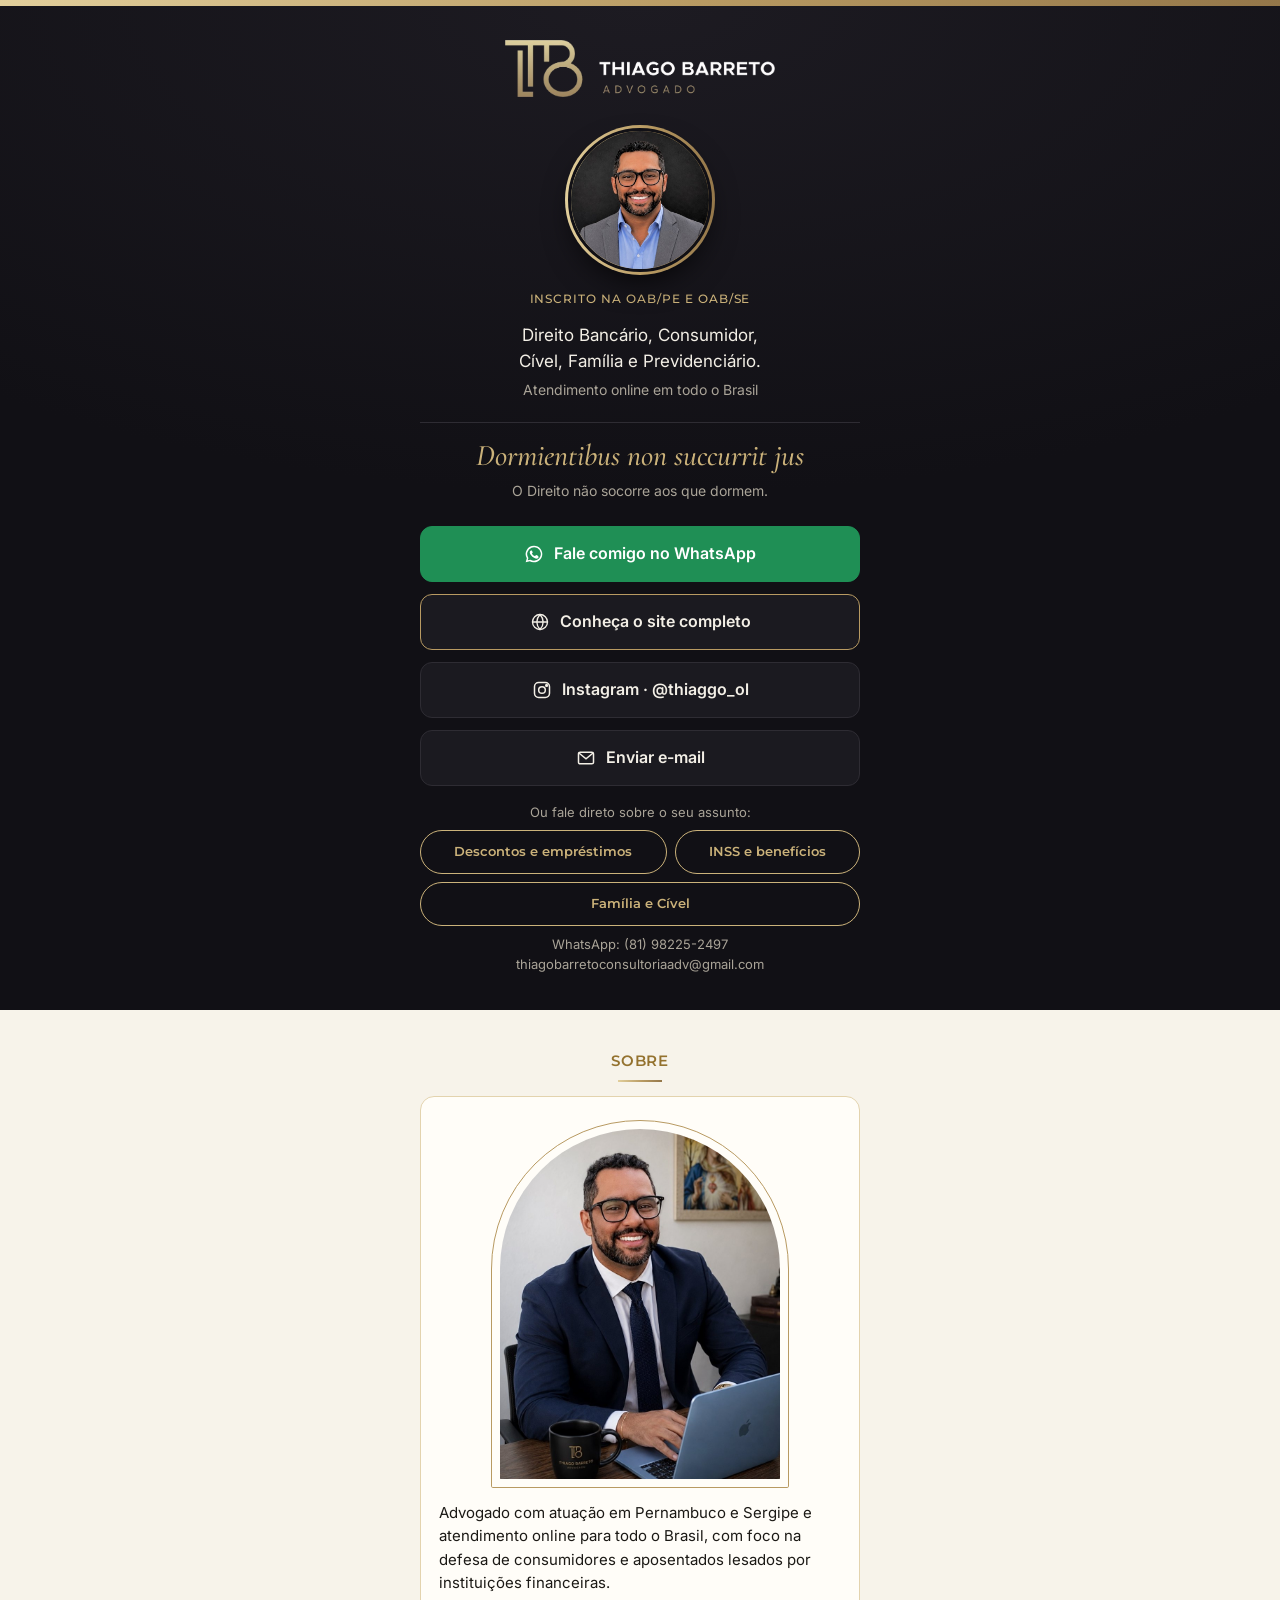
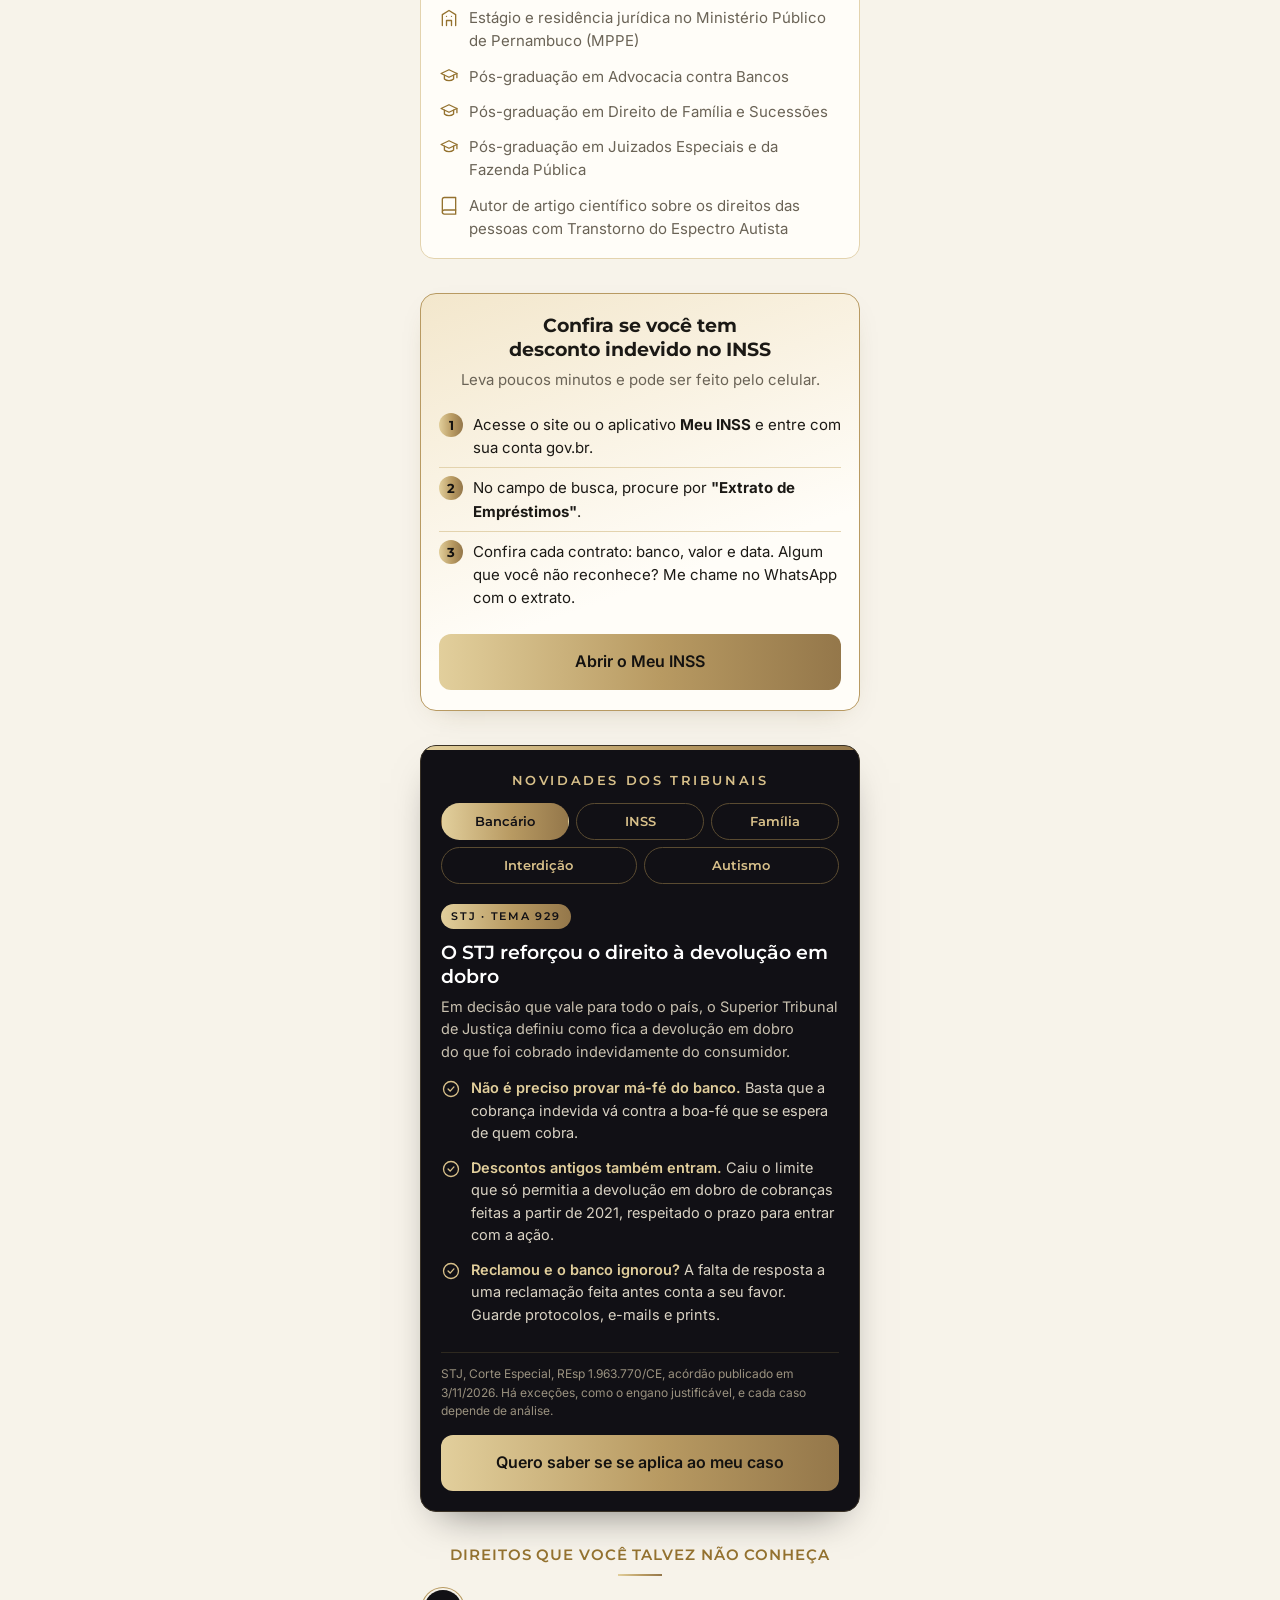
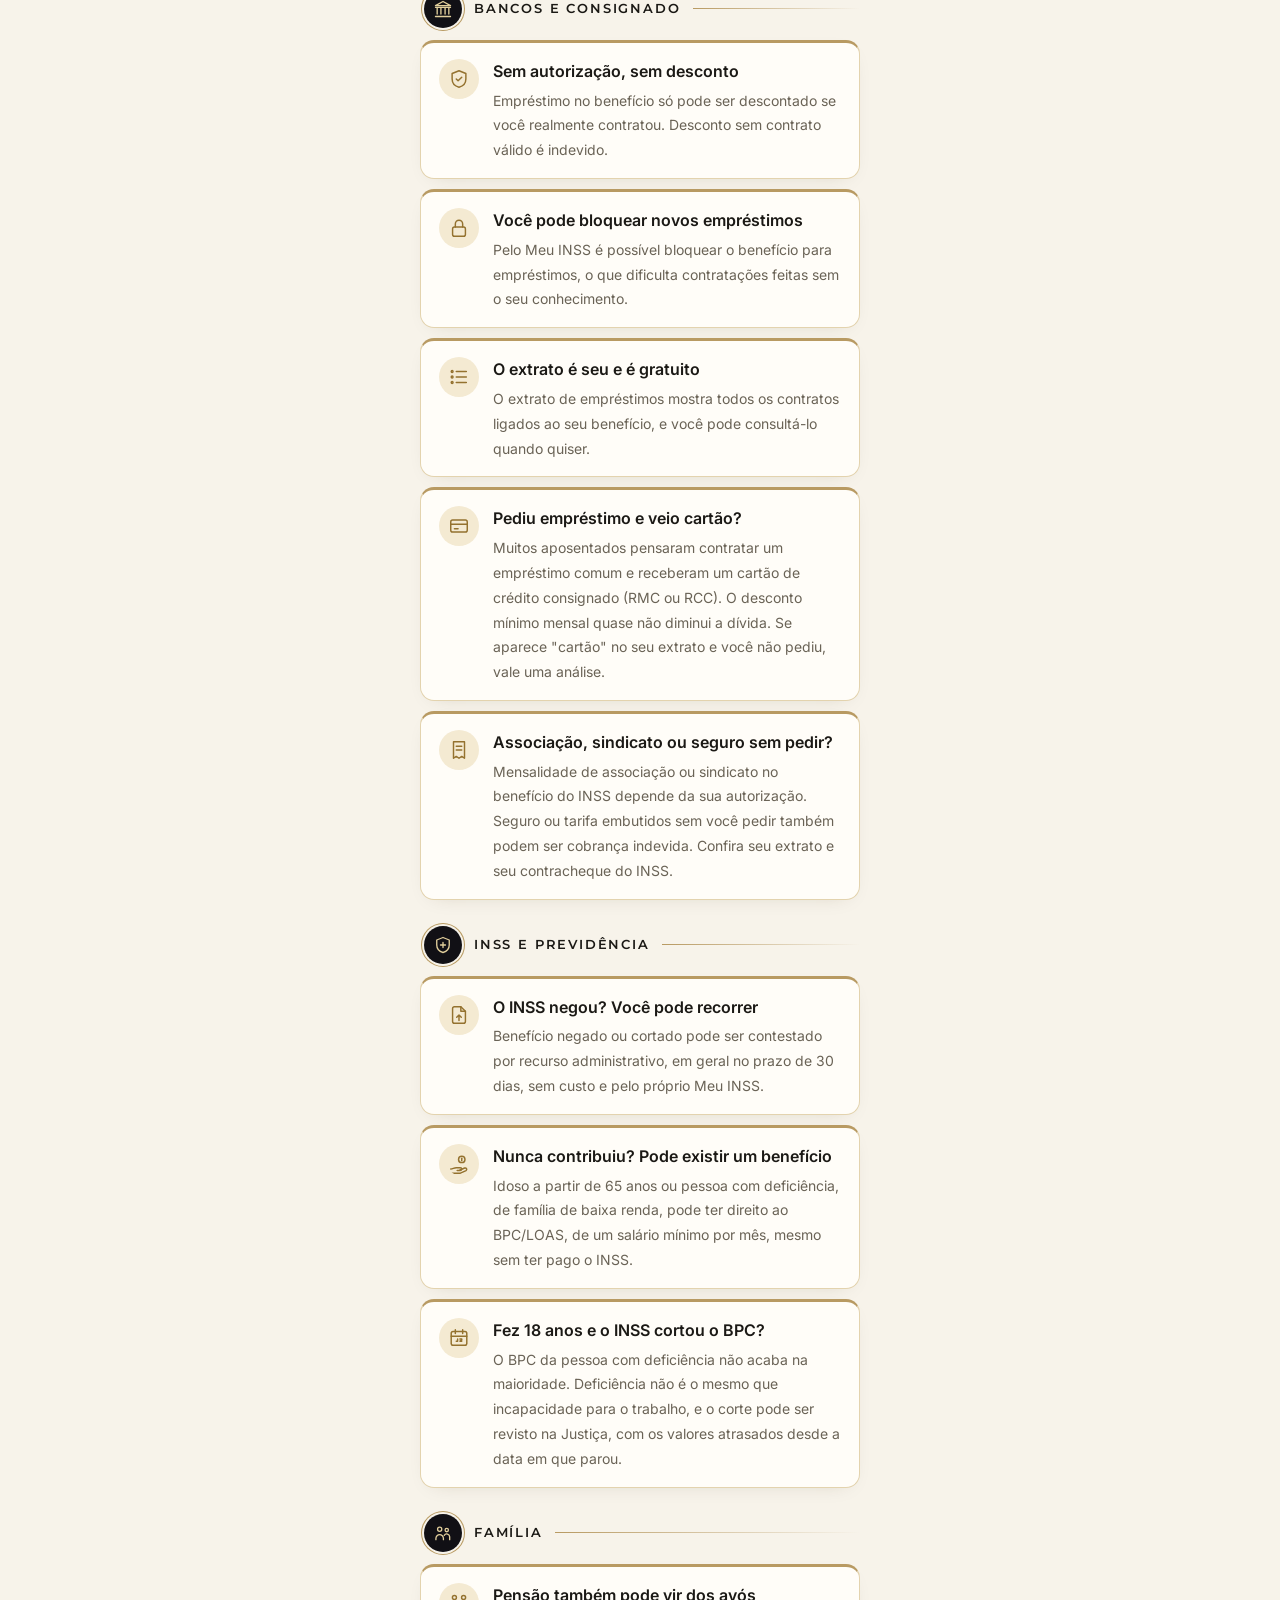
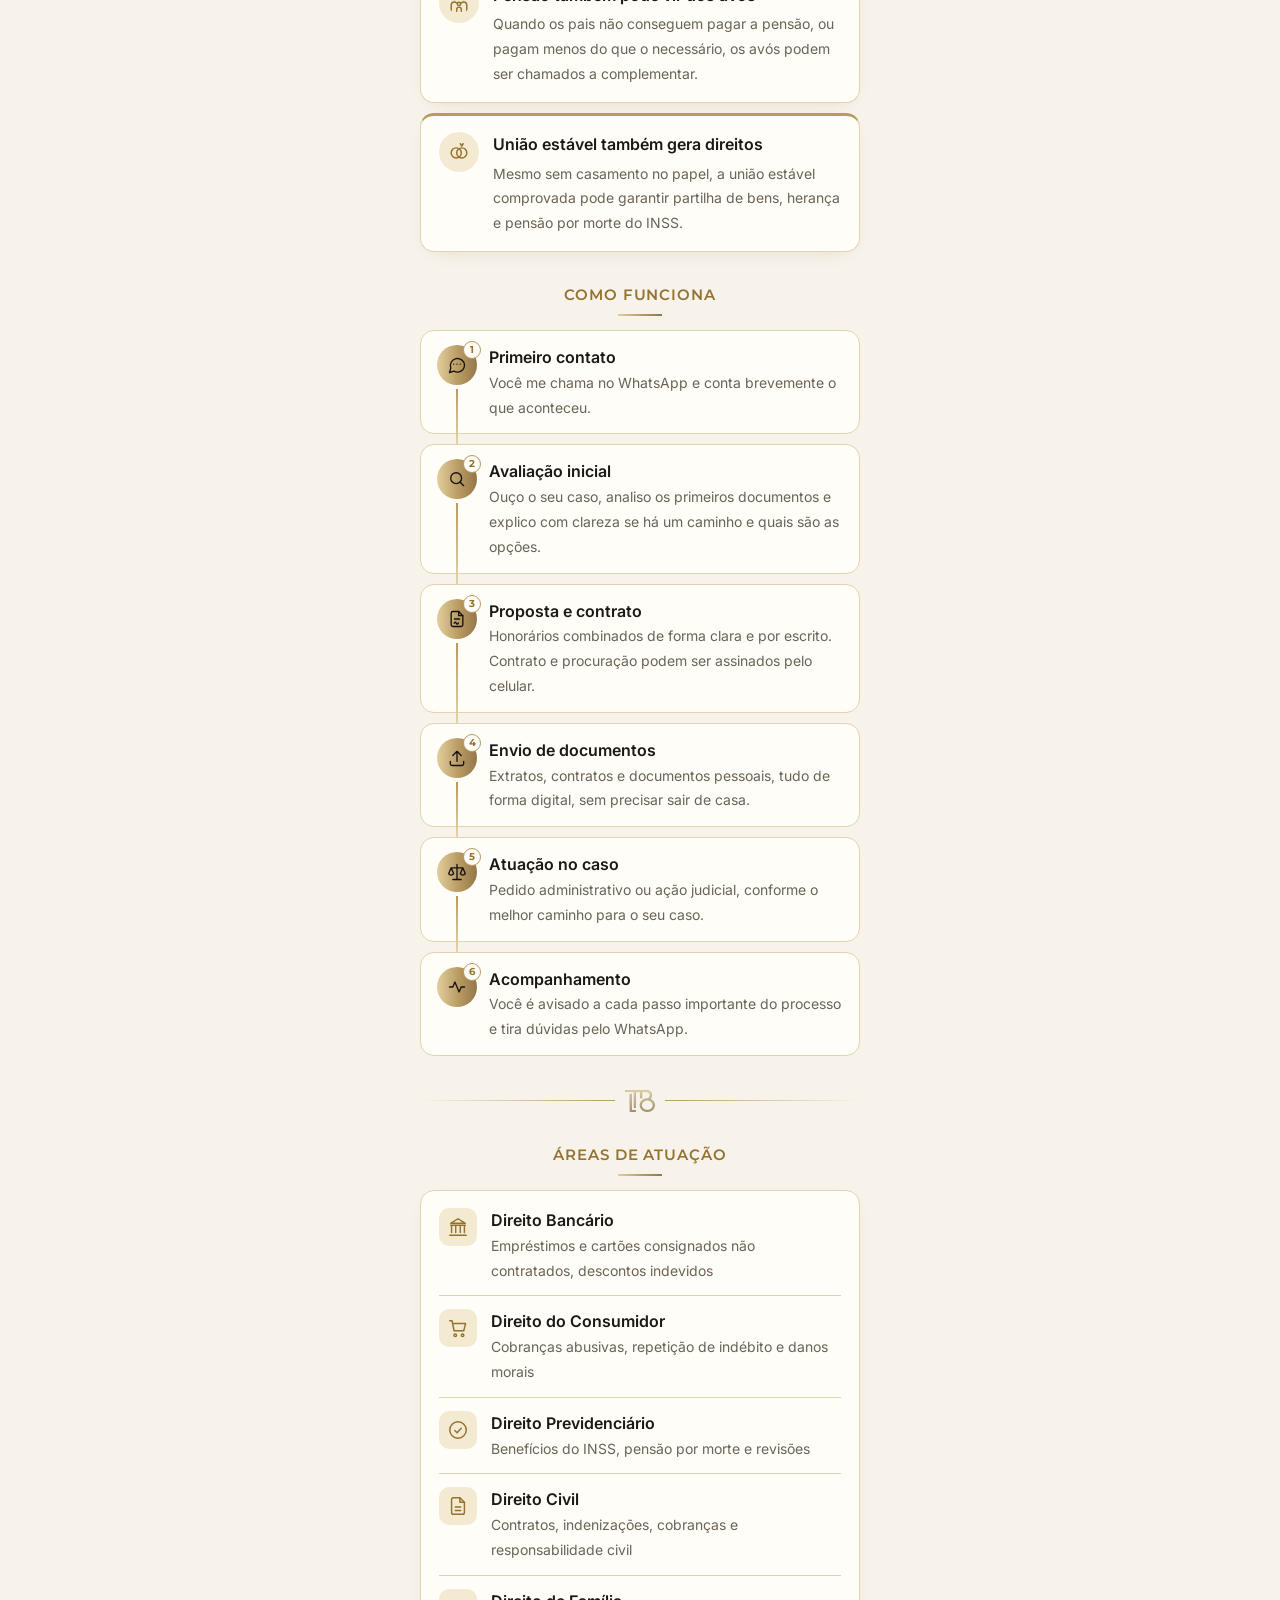
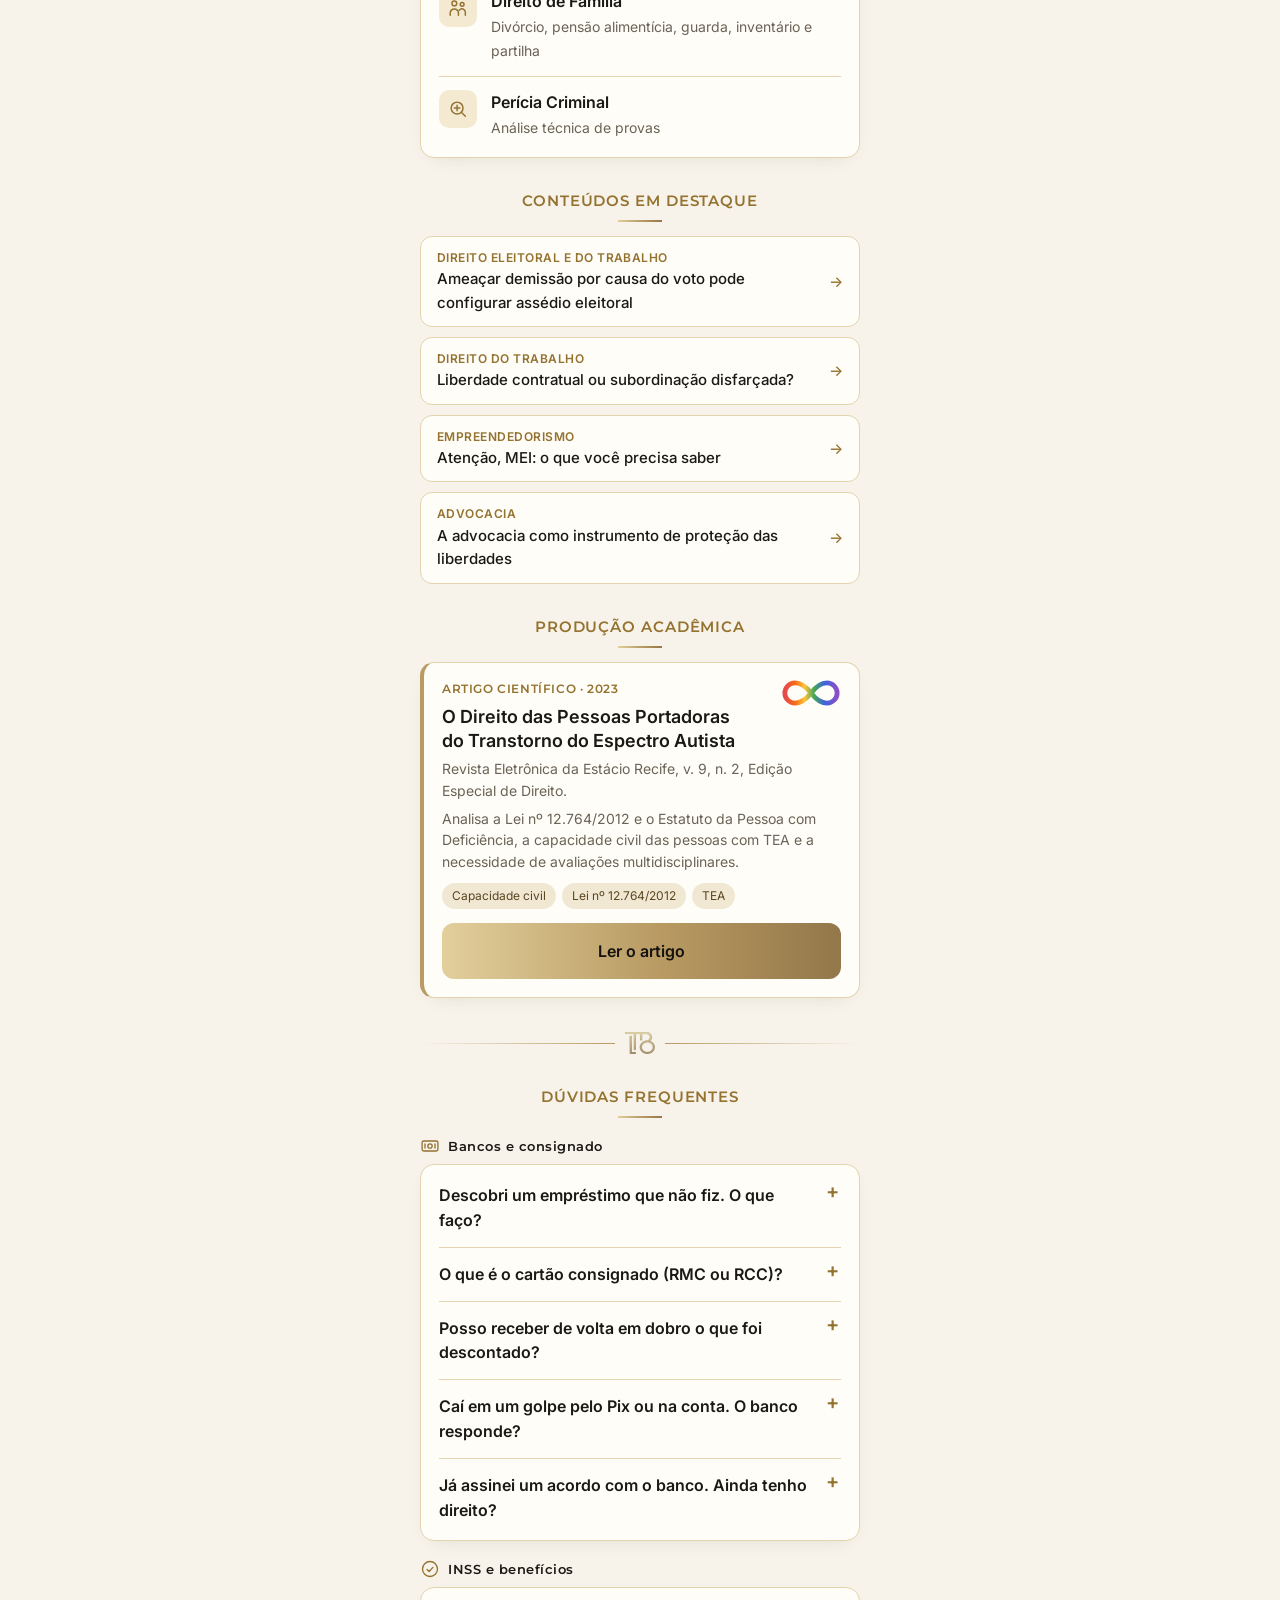
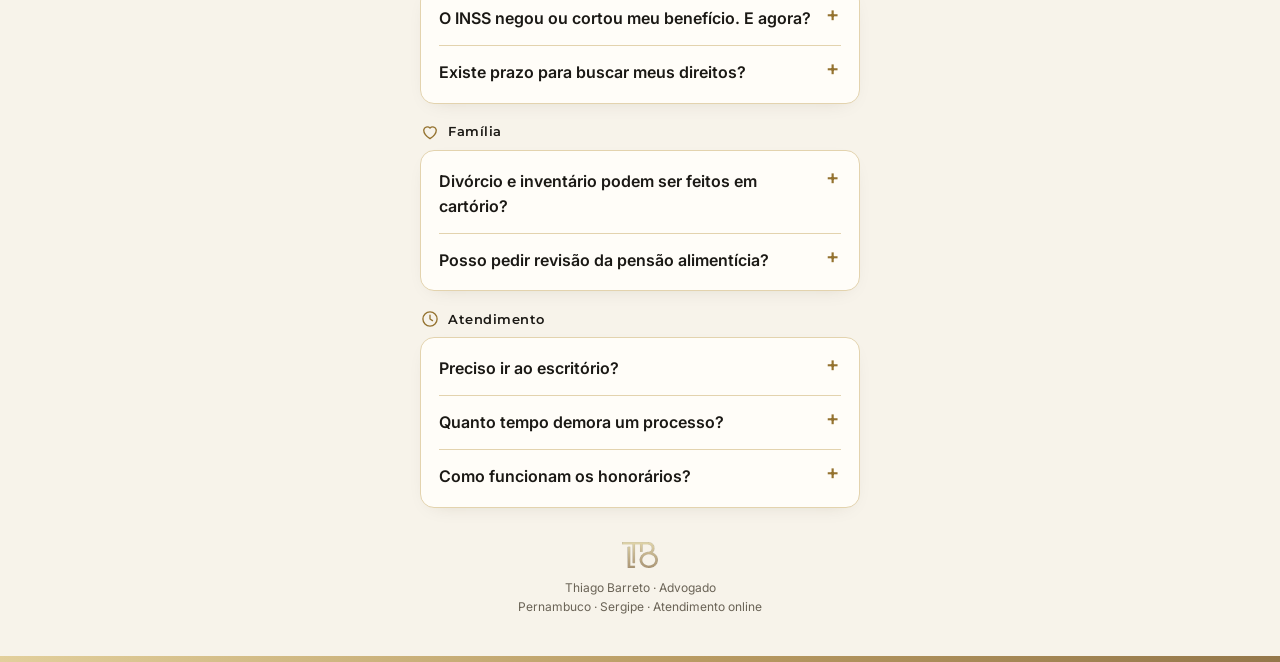
==== index.html @ 51cf3721 "Botão para o site completo Co-Authored-By: Claude Opus 5.5 <noreply@anthropic.com> Claude-Session: h" ====
<!DOCTYPE html>
<html lang="pt-BR">
<head>
<meta charset="utf-8">
<meta name="viewport" content="width=device-width, initial-scale=1">
<title>Thiago Barreto · Advogado</title>
<meta name="description" content="Advogado com atuação em Direito Bancário, Consumidor, Cível, Família e Previdenciário. Atendimento online em todo o Brasil.">
<meta name="theme-color" content="#111015">
<link rel="icon" type="image/png" href="img/icon.png">
<link rel="apple-touch-icon" href="img/icon.png">
<meta property="og:type" content="website">
<meta property="og:locale" content="pt_BR">
<meta property="og:url" content="https://thiagobarretoadv.netlify.app/">
<meta property="og:title" content="Thiago Barreto | Advogado">
<meta property="og:description" content="Bancário • Consumidor • Cível • Família • INSS. Atendimento online em todo o Brasil. Fale comigo pelo WhatsApp.">
<meta property="og:image" content="https://thiagobarretoadv.netlify.app/img/og.jpg?v=3">
<meta property="og:image:secure_url" content="https://thiagobarretoadv.netlify.app/img/og.jpg?v=3">
<meta property="og:image:type" content="image/jpeg">
<meta property="og:image:alt" content="Thiago Barreto, advogado: logo TB, retrato e o lema Dormientibus non succurrit jus">
<meta property="og:site_name" content="Thiago Barreto · Advogado">
<meta property="og:image:width" content="1200">
<meta property="og:image:height" content="630">
<meta name="twitter:card" content="summary_large_image">
<meta name="twitter:image" content="https://thiagobarretoadv.netlify.app/img/og.jpg?v=3">
<link rel="preconnect" href="https://fonts.googleapis.com">
<link rel="stylesheet" href="https://fonts.googleapis.com/css2?family=Cormorant+Garamond:ital,wght@1,500&family=Montserrat:wght@500;600;700&family=Inter:wght@400;500;600&display=swap">
<style>
/* VOICE: formal, técnico, sóbrio — papelaria de escritório de advocacia
   IDEA: o cartão da marca TB: preto profundo, monograma e filete dourado
   PICTURE: logo TB no topo, foto em moldura dourada logo abaixo
   COLOUR and TYPE: preto da marca #111015, ouro em degradê da logo, marfim; Montserrat (como a logo) + Inter
   LAYOUT: coluna única, feita para abrir pelo celular a partir da bio */
:root{color-scheme:light;--bg:#f7f3ea;--card:#fffdf8;--ink:#1b1915;--soft:#6a6356;
--gold:#94722f;--gold2:#b89a62;--line:#e3d3ae;--wa:#1f8f55;
--grad:linear-gradient(90deg,#e2cf9c,#b89a62 55%,#94774a)}
.hero{color-scheme:dark;--bg:#111015;--card:#1b1a20;--ink:#f3efe6;--soft:#aaa498;--gold:#cbb27a;--line:#2e2c33;
background:radial-gradient(120% 70% at 50% 0%,#1d1b22,#111015 70%);color:var(--ink)}
.hero main{padding-bottom:36px}
.content{padding-top:8px}
*{box-sizing:border-box;min-width:0}
body{margin:0;background:var(--bg);color:var(--ink);font:16px/1.55 Inter,system-ui,sans-serif;overflow-x:clip;min-height:100vh}
.bar{height:6px;background:var(--grad)}
main{max-width:480px;margin:0 auto;padding:34px 20px 40px;display:flex;flex-direction:column;align-items:center;text-align:center}
.logo{width:min(270px,78%);height:auto;display:block}
.sr{position:absolute;width:1px;height:1px;overflow:hidden;clip:rect(0 0 0 0)}
.photo{width:150px;height:150px;margin-top:28px;border-radius:50%;padding:3px;background:var(--grad);box-shadow:0 14px 34px -14px #000;animation:rise .9s ease-out both}
.photo img{display:block;width:100%;height:100%;border-radius:50%;object-fit:cover;border:3px solid var(--bg)}
.oab{font:500 12px/1.4 Montserrat,sans-serif;letter-spacing:.08em;color:var(--gold);margin:16px 0 0}
.lead{font-size:17px;margin:14px 0 4px;text-wrap:balance}
.where{font-size:14px;color:var(--soft);margin:0}
.links{width:100%;display:grid;gap:12px;margin-top:24px}
.btn{display:flex;align-items:center;justify-content:center;gap:10px;min-height:56px;padding:12px 18px;border-radius:12px;
text-decoration:none;font-weight:600;font-size:16px;color:var(--ink);background:var(--card);border:1px solid var(--line);transition:transform .15s,border-color .15s}
.btn:hover{transform:translateY(-1px);border-color:var(--gold)}
.btn:focus-visible,summary:focus-visible{outline:2px solid var(--gold);outline-offset:3px}
.btn svg{width:20px;height:20px;flex:none}
.btn.main{background:var(--wa);border-color:var(--wa);color:#fff}
.num{font-size:13px;color:var(--soft);margin:8px 0 0}
section{width:100%;margin-top:34px;text-align:left}
h2{font:600 15px/1.2 Montserrat,sans-serif;letter-spacing:.06em;color:var(--gold);text-align:center;margin:0 0 14px}
h2::after{content:"";display:block;width:44px;height:2px;margin:10px auto 0;background:var(--grad)}
.box{background:var(--card);border:1px solid var(--line);border-radius:14px;padding:4px 18px;box-shadow:0 6px 20px -14px rgba(60,45,15,.25)}
.areas li{padding:13px 0;border-top:1px solid var(--line)}
.areas li:first-child{border-top:0}
ul,ol{list-style:none;margin:0;padding:0}
.areas b,.steps b{display:block;font-weight:600}
.areas span,.steps span{font-size:14px;color:var(--soft)}
.steps{display:grid;gap:10px}
.steps li{display:grid;grid-template-columns:40px 1fr;gap:12px;align-items:start;background:var(--card);border:1px solid var(--line);border-radius:14px;padding:14px 16px}
.steps i{font:700 15px/40px Montserrat,sans-serif;font-style:normal;width:40px;height:40px;border-radius:50%;text-align:center;color:#141210;background:var(--grad)}
details{border-top:1px solid var(--line)}
details:first-child{border-top:0}
summary{cursor:pointer;list-style:none;padding:14px 26px 14px 0;font-weight:600;position:relative}
summary::-webkit-details-marker{display:none}
summary::after{content:"+";position:absolute;right:2px;top:12px;color:var(--gold);font-size:20px;line-height:1}
details[open] summary::after{content:"–"}
details p{margin:0 0 14px;font-size:15px;color:var(--soft)}
.about{background:var(--card);border:1px solid var(--line);border-radius:14px;padding:18px 18px 6px}
.about .pic{position:relative;width:min(78%,280px);margin:14px auto 22px}
.about .pic::before{content:"";position:absolute;inset:-9px;border:1.5px solid var(--gold2);border-radius:999px 999px 12px 12px}
.about .pic img{position:relative;display:block;width:100%;aspect-ratio:4/5;height:auto;object-fit:cover;object-position:40% 30%;border-radius:999px 999px 6px 6px}
.about p{margin:0 0 12px;font-size:15px}
.about li{position:relative;padding:0 0 12px 18px;font-size:15px;color:var(--soft)}
.about li{padding-left:30px}.about .ic4{position:absolute;left:0;top:.1em;width:20px;height:20px;color:var(--gold)}
.news{position:relative;background:#111015;color:#ece6d8;border-radius:16px;padding:22px 20px 20px;border:1px solid #3a3226;box-shadow:0 18px 40px -20px rgba(0,0,0,.55);overflow:hidden}
.news::before{content:"";position:absolute;left:0;right:0;top:0;height:4px;background:var(--grad)}
.news .tag{display:inline-block;font:600 11px/1 Montserrat,sans-serif;letter-spacing:.16em;color:#111015;background:var(--grad);padding:7px 10px;border-radius:999px}
.news h3{font:600 19px/1.3 Montserrat,sans-serif;color:#fff;margin:14px 0 6px}
.news .lead{margin:0 0 14px;font-size:14.5px;color:#c9c1b0}
.news ul{list-style:none;padding:0;margin:0 0 14px}
.news li{position:relative;padding:0 0 12px 30px;font-size:14.5px;color:#d9d2c3}
.news li b{color:#e2cf9c;font-weight:600}
.news li svg{position:absolute;left:0;top:.15em;width:20px;height:20px;color:#d8c08a}
.news .src{font-size:12px;color:#9a917f;border-top:1px solid #2e2920;padding-top:12px;margin:0 0 14px}
.news .btn{margin-top:0}
.news .nh{font:600 13px/1 Montserrat,sans-serif;letter-spacing:.2em;color:#d8c08a;text-align:center;margin:6px 0 16px}
.news .nh::after{display:none}
.tabs{display:flex;flex-wrap:wrap;justify-content:center;gap:7px;margin-bottom:18px}
.tabs button{flex:1 1 30%}
.tabs button{font:600 13px/1 Montserrat,sans-serif;padding:11px 4px;border-radius:999px;border:1px solid #5a4b31;background:transparent;color:#d8c08a;cursor:pointer}
.tabs button[aria-selected="true"]{background:var(--grad);color:#111015;border-color:transparent}
.news .np{display:none}.news .np.on{display:block}
.news .np h3{margin-top:12px}
.nojs .news .np{display:block;margin-bottom:26px}
.check{border:1px solid var(--gold2);border-radius:16px;padding:20px 18px;background:linear-gradient(160deg,#f3e7cc,var(--card) 65%);box-shadow:0 10px 30px -18px rgba(80,60,20,.35)}
.check h3{font:700 19px/1.25 Montserrat,sans-serif;margin:0 0 6px;text-align:center;text-wrap:balance}
.check>p{margin:0 0 14px;text-align:center;font-size:15px;color:var(--soft)}
.check ol{counter-reset:c;margin:0 0 16px}
.check ol li{counter-increment:c;position:relative;padding:8px 0 8px 34px;font-size:15px;border-top:1px solid var(--line)}
.check ol li:first-child{border-top:0}
.check ol li::before{content:counter(c);position:absolute;left:0;top:8px;width:24px;height:24px;border-radius:50%;background:var(--grad);color:#141210;font:700 13px/24px Montserrat,sans-serif;text-align:center}
.btn.gold{background:var(--grad);border:0;color:#141210}
.posts{display:grid;gap:10px}
.posts a{display:flex;justify-content:space-between;align-items:center;gap:12px;min-height:56px;padding:12px 16px;border-radius:12px;background:var(--card);border:1px solid var(--line);color:var(--ink);text-decoration:none;font-weight:500;font-size:15px}
.posts a:hover{border-color:var(--gold)}
.posts a::after{content:"→";color:var(--gold);flex:none}
.posts small{display:block;font-size:12px;color:var(--gold);font-weight:600;letter-spacing:.04em}
.maxim{margin:22px 0 0;margin-inline:0;padding:16px 8px 0;border-top:1px solid var(--line);width:100%}
.maxim q{display:block;font:italic 500 clamp(24px,6.4vw,30px)/1.15 "Cormorant Garamond",Georgia,serif;color:var(--gold);quotes:none;text-wrap:balance}
.maxim span{display:block;margin-top:6px;font-size:14px;color:var(--soft)}
.paper{display:block;background:var(--card);border:1px solid var(--line);border-left:4px solid var(--gold2);border-radius:14px;padding:18px;box-shadow:0 6px 20px -14px rgba(60,45,15,.25)}
.paper small{display:block;font:600 12px/1.4 Montserrat,sans-serif;letter-spacing:.05em;color:var(--gold)}
.paper h3{font:600 18px/1.3 Inter,sans-serif;margin:8px 0 6px;text-wrap:balance}
.paper p{margin:0 0 6px;font-size:14px;color:var(--soft)}
.paper .tags{margin:10px 0 14px;display:flex;flex-wrap:wrap;gap:6px}
.paper .tags span{font-size:12px;padding:4px 10px;border-radius:99px;background:#f1e8d4;color:#5a4620}
.faqh{font:600 13px/1.3 Montserrat,sans-serif;letter-spacing:.04em;color:var(--ink);margin:18px 0 8px;display:flex;align-items:center;gap:8px}
.faqh .ic3{width:20px;height:20px;color:var(--gold);flex:none}
.orn{display:flex;align-items:center;gap:10px;width:100%;margin:34px 0 0;color:var(--gold2)}
.orn::before,.orn::after{content:"";flex:1;height:1px;background:linear-gradient(90deg,transparent,var(--gold2))}
.orn::after{background:linear-gradient(90deg,var(--gold2),transparent)}
.orn img{width:30px;height:auto;opacity:.9}
.pick{font-size:13px;color:var(--soft);margin:16px 0 8px}
.chips{display:flex;flex-wrap:wrap;justify-content:center;gap:8px;width:100%}
.chips a{flex:1 1 auto;min-height:44px;display:flex;align-items:center;justify-content:center;padding:8px 14px;border-radius:99px;border:1px solid var(--gold);color:var(--gold);text-decoration:none;font:600 13px/1.2 Montserrat,sans-serif;transition:background .15s,color .15s}
.chips a:hover,.chips a:focus-visible{background:var(--gold);color:#141210;outline:none}
.rh{display:flex;align-items:center;gap:12px;padding-left:4px;font:600 13px/1 Montserrat,sans-serif;letter-spacing:.14em;text-transform:uppercase;color:var(--ink);margin:26px 0 12px}
.rgroups>.rh:first-child{margin-top:4px}
.rh i{flex:none;width:38px;height:38px;border-radius:50%;background:#111015;display:flex;align-items:center;justify-content:center;box-shadow:0 0 0 2px var(--bg),0 0 0 3px var(--gold2)}
.rh i svg{width:20px;height:20px;color:#e2cf9c}
.rh::after{content:"";flex:1;height:1px;background:linear-gradient(90deg,var(--gold2),transparent)}
.rights{display:grid;gap:10px}
.rights div{background:var(--card);border:1px solid var(--line);border-top:3px solid var(--gold2);border-radius:14px;padding:16px 18px;box-shadow:0 6px 20px -14px rgba(60,45,15,.25)}
.rights b{display:block;font-weight:600;margin-bottom:4px}
.rights span{font-size:14px;color:var(--soft)}
.fab{position:fixed;right:18px;bottom:calc(18px + env(safe-area-inset-bottom));width:58px;height:58px;border-radius:50%;display:grid;place-items:center;background:#1f8f55;color:#fff;box-shadow:0 10px 24px -8px rgba(0,0,0,.45),0 0 0 3px #cbb27a;opacity:0;transform:translateY(14px) scale(.9);pointer-events:none;transition:opacity .25s,transform .25s;z-index:10}
.fab.on{opacity:1;transform:none;pointer-events:auto}
.fab svg{width:28px;height:28px}
.ic{width:24px;height:24px;flex:none;color:var(--gold);margin-top:2px}
.ir{display:flex;gap:14px;align-items:flex-start}
.ir p{margin:0}.ir p b{display:block;font-weight:600;margin-bottom:4px}.ir p span{font-size:14px;color:var(--soft)}
.areas .ir .ic{width:38px;height:38px;padding:8px;border-radius:10px;background:#f4ead2;margin-top:0}
.rights .ir .ic{width:40px;height:40px;padding:9px;border-radius:50%;background:#f4ead2;margin-top:0}
.steps li{position:relative}
.steps li:not(:last-child)::after{content:"";position:absolute;left:35px;top:58px;bottom:-12px;width:2px;background:linear-gradient(var(--gold2),var(--line));z-index:1}
.steps i{position:relative}.steps i .ic2{width:20px;height:20px;margin:10px;color:#141210}
.steps i em{position:absolute;right:-4px;top:-4px;width:18px;height:18px;border-radius:50%;background:var(--card);border:1px solid var(--gold2);font:700 10px/16px Montserrat,sans-serif;font-style:normal;color:var(--gold)}
.paper{position:relative}.paper .inf{position:absolute;right:16px;top:14px;width:64px;height:32px}
.paper small{padding-right:72px}
footer{margin-top:34px;font-size:12px;color:var(--soft);line-height:1.6}
@keyframes rise{from{opacity:0;transform:translateY(8px)}to{opacity:1;transform:none}}
@media(prefers-reduced-motion:reduce){.fab{transition:none}.photo{animation:none}.btn{transition:none}}
</style>
</head>
<body>
<div class="hero">
<div class="bar"></div>
<main>
  <h1 class="sr">Thiago Barreto, Advogado</h1>
  <img class="logo" src="img/logo.png" alt="TB · Thiago Barreto Advogado" width="769" height="163">

  <div class="photo"><img src="img/foto.jpg?v=2" alt="Thiago Barreto, advogado" width="520" height="520"></div>

  <p class="oab">INSCRITO NA OAB/PE E OAB/SE</p>
  <p class="lead">Direito Bancário, Consumidor, Cível, Família e Previdenciário.</p>
  <p class="where">Atendimento online em todo o Brasil</p>
  <blockquote class="maxim" lang="la"><q>Dormientibus non succurrit jus</q><span lang="pt-BR">O Direito não socorre aos que dormem.</span></blockquote>

  <nav class="links" aria-label="Contatos">
    <a class="btn main" href="https://wa.me/5581982252497?text=Ol%C3%A1%2C%20Dr.%20Thiago!%20Vim%20pelo%20Instagram%20e%20gostaria%20de%20uma%20orienta%C3%A7%C3%A3o." target="_blank" rel="noopener">
      <svg viewBox="0 0 24 24" fill="currentColor" aria-hidden="true"><path d="M12 2a10 10 0 0 0-8.6 15.1L2 22l5-1.3A10 10 0 1 0 12 2Zm0 18.2a8.2 8.2 0 0 1-4.2-1.2l-.3-.2-3 .8.8-2.9-.2-.3A8.2 8.2 0 1 1 12 20.2Zm4.5-6.1c-.2-.1-1.5-.7-1.7-.8-.2-.1-.4-.1-.6.1l-.8 1c-.1.2-.3.2-.5.1a6.7 6.7 0 0 1-3.3-2.9c-.2-.4.3-.4.8-1.3.1-.2 0-.3 0-.4l-.8-1.8c-.2-.5-.4-.4-.6-.4h-.5a1 1 0 0 0-.7.3 3 3 0 0 0-.9 2.2 5.2 5.2 0 0 0 1.1 2.7 11.8 11.8 0 0 0 4.5 4c1.7.7 2.3.8 3.2.6.5-.1 1.5-.6 1.7-1.2.2-.6.2-1.1.1-1.2l-.5-.2Z"/></svg>
      Fale comigo no WhatsApp
    </a>
    <a class="btn" href="https://thiagobarretoadvogado.netlify.app/" target="_blank" rel="noopener" style="border-color:var(--gold2)">
      <svg viewBox="0 0 24 24" fill="none" stroke="currentColor" stroke-width="1.6" stroke-linecap="round" stroke-linejoin="round" aria-hidden="true"><circle cx="12" cy="12" r="9"/><path d="M3 12h18M12 3c2.5 2.7 3.8 5.7 3.8 9s-1.3 6.3-3.8 9c-2.5-2.7-3.8-5.7-3.8-9S9.5 5.7 12 3Z"/></svg>
      Conheça o site completo
    </a>
    <a class="btn" href="https://www.instagram.com/thiaggo_ol/" target="_blank" rel="noopener">
      <svg viewBox="0 0 24 24" fill="none" stroke="currentColor" stroke-width="1.8" aria-hidden="true"><rect x="3" y="3" width="18" height="18" rx="5"/><circle cx="12" cy="12" r="4"/><circle cx="17.5" cy="6.5" r="1" fill="currentColor"/></svg>
      Instagram · @thiaggo_ol
    </a>
    <a class="btn" href="mailto:thiagobarretoconsultoriaadv@gmail.com">
      <svg viewBox="0 0 24 24" fill="none" stroke="currentColor" stroke-width="1.8" aria-hidden="true"><rect x="3" y="5" width="18" height="14" rx="2"/><path d="m3.5 6 8.5 7 8.5-7"/></svg>
      Enviar e-mail
    </a>
  </nav>
  <p class="pick">Ou fale direto sobre o seu assunto:</p>
  <div class="chips">
    <a href="https://wa.me/5581982252497?text=Ol%C3%A1%2C%20Dr.%20Thiago%21%20Vim%20pelo%20Instagram.%20Tenho%20um%20desconto%20ou%20empr%C3%A9stimo%20que%20n%C3%A3o%20reconhe%C3%A7o%20e%20gostaria%20de%20uma%20an%C3%A1lise." target="_blank" rel="noopener">Descontos e empréstimos</a>
    <a href="https://wa.me/5581982252497?text=Ol%C3%A1%2C%20Dr.%20Thiago%21%20Vim%20pelo%20Instagram.%20Preciso%20de%20orienta%C3%A7%C3%A3o%20sobre%20um%20benef%C3%ADcio%20do%20INSS." target="_blank" rel="noopener">INSS e benefícios</a>
    <a href="https://wa.me/5581982252497?text=Ol%C3%A1%2C%20Dr.%20Thiago%21%20Vim%20pelo%20Instagram.%20Gostaria%20de%20orienta%C3%A7%C3%A3o%20em%20uma%20quest%C3%A3o%20de%20fam%C3%ADlia%20ou%20c%C3%ADvel." target="_blank" rel="noopener">Família e Cível</a>
  </div>
  <p class="num">WhatsApp: (81) 98225-2497<br>thiagobarretoconsultoriaadv@gmail.com</p>

</main>
</div>
<main class="content">
  <section aria-labelledby="t-sobre">
    <h2 id="t-sobre">SOBRE</h2>
    <div class="about">
      <figure class="pic"><img src="img/escritorio.jpg" alt="Thiago Barreto no escritório, trabalhando no notebook" width="800" height="1000" loading="lazy"></figure>
      <p>Advogado com atuação em Pernambuco e Sergipe e atendimento online para todo o Brasil, com foco na defesa de consumidores e aposentados lesados por instituições financeiras.</p>
      <ul>
        <li><svg class="ic4" viewBox="0 0 24 24" fill="none" stroke="currentColor" stroke-width="1.6" stroke-linecap="round" stroke-linejoin="round" aria-hidden="true"><path d="M4 21V8l8-5 8 5v13"/><path d="M9 21v-6h6v6M9 10h.01M15 10h.01"/></svg>Estágio e residência jurídica no Ministério Público de Pernambuco (MPPE)</li>
        <li><svg class="ic4" viewBox="0 0 24 24" fill="none" stroke="currentColor" stroke-width="1.6" stroke-linecap="round" stroke-linejoin="round" aria-hidden="true"><path d="M2.5 9 12 4.5 21.5 9 12 13.5 2.5 9Z"/><path d="M6.5 11v4.5c1.5 1.4 3.5 2 5.5 2s4-.6 5.5-2V11M21.5 9v5"/></svg>Pós-graduação em Advocacia contra Bancos</li>
        <li><svg class="ic4" viewBox="0 0 24 24" fill="none" stroke="currentColor" stroke-width="1.6" stroke-linecap="round" stroke-linejoin="round" aria-hidden="true"><path d="M2.5 9 12 4.5 21.5 9 12 13.5 2.5 9Z"/><path d="M6.5 11v4.5c1.5 1.4 3.5 2 5.5 2s4-.6 5.5-2V11M21.5 9v5"/></svg>Pós-graduação em Direito de Família e Sucessões</li>
        <li><svg class="ic4" viewBox="0 0 24 24" fill="none" stroke="currentColor" stroke-width="1.6" stroke-linecap="round" stroke-linejoin="round" aria-hidden="true"><path d="M2.5 9 12 4.5 21.5 9 12 13.5 2.5 9Z"/><path d="M6.5 11v4.5c1.5 1.4 3.5 2 5.5 2s4-.6 5.5-2V11M21.5 9v5"/></svg>Pós-graduação em Juizados Especiais e da Fazenda Pública</li>
        <li><svg class="ic4" viewBox="0 0 24 24" fill="none" stroke="currentColor" stroke-width="1.6" stroke-linecap="round" stroke-linejoin="round" aria-hidden="true"><path d="M4 5.5A2.5 2.5 0 0 1 6.5 3H20v15H6.5A2.5 2.5 0 0 0 4 20.5v-15Z"/><path d="M4 20.5A2.5 2.5 0 0 0 6.5 23H20v-5"/></svg>Autor de artigo científico sobre os direitos das pessoas com Transtorno do Espectro Autista</li>
      </ul>
    </div>
  </section>

  <section aria-labelledby="t-check">
    <div class="check">
      <h3 id="t-check">Confira se você tem desconto indevido no INSS</h3>
      <p>Leva poucos minutos e pode ser feito pelo celular.</p>
      <ol>
        <li>Acesse o site ou o aplicativo <b>Meu INSS</b> e entre com sua conta gov.br.</li>
        <li>No campo de busca, procure por <b>"Extrato de Empréstimos"</b>.</li>
        <li>Confira cada contrato: banco, valor e data. Algum que você não reconhece? Me chame no WhatsApp com o extrato.</li>
      </ol>
      <a class="btn gold" href="https://meu.inss.gov.br/" target="_blank" rel="noopener">Abrir o Meu INSS</a>
    </div>
  </section>

  <section aria-labelledby="t-stj">
    <div class="news">
      <h2 class="nh" id="t-stj">NOVIDADES DOS TRIBUNAIS</h2>
      <div class="tabs" role="tablist">
        <button role="tab" id="nt1" aria-controls="np1" aria-selected="true">Bancário</button>
        <button role="tab" id="nt2" aria-controls="np2" aria-selected="false">INSS</button>
        <button role="tab" id="nt3" aria-controls="np3" aria-selected="false">Família</button>
        <button role="tab" id="nt4" aria-controls="np4" aria-selected="false">Interdição</button>
        <button role="tab" id="nt5" aria-controls="np5" aria-selected="false">Autismo</button>
      </div>
      <div class="np on" id="np1" role="tabpanel" aria-labelledby="nt1">
        <span class="tag">STJ · TEMA 929</span>
        <h3>O STJ reforçou o direito à devolução em dobro</h3>
        <p class="lead">Em decisão que vale para todo o país, o Superior Tribunal de Justiça definiu como fica a devolução em dobro do que foi cobrado indevidamente do consumidor.</p>
        <ul>
          <li><svg viewBox="0 0 24 24" fill="none" stroke="currentColor" stroke-width="1.6" stroke-linecap="round" stroke-linejoin="round" aria-hidden="true"><circle cx="12" cy="12" r="9"/><path d="m8.5 12 2.5 2.5 4.5-5"/></svg><b>Não é preciso provar má-fé do banco.</b> Basta que a cobrança indevida vá contra a boa-fé que se espera de quem cobra.</li>
          <li><svg viewBox="0 0 24 24" fill="none" stroke="currentColor" stroke-width="1.6" stroke-linecap="round" stroke-linejoin="round" aria-hidden="true"><circle cx="12" cy="12" r="9"/><path d="m8.5 12 2.5 2.5 4.5-5"/></svg><b>Descontos antigos também entram.</b> Caiu o limite que só permitia a devolução em dobro de cobranças feitas a partir de 2021, respeitado o prazo para entrar com a ação.</li>
          <li><svg viewBox="0 0 24 24" fill="none" stroke="currentColor" stroke-width="1.6" stroke-linecap="round" stroke-linejoin="round" aria-hidden="true"><circle cx="12" cy="12" r="9"/><path d="m8.5 12 2.5 2.5 4.5-5"/></svg><b>Reclamou e o banco ignorou?</b> A falta de resposta a uma reclamação feita antes conta a seu favor. Guarde protocolos, e-mails e prints.</li>
        </ul>
        <p class="src">STJ, Corte Especial, REsp 1.963.770/CE, acórdão publicado em 3/11/2026. Há exceções, como o engano justificável, e cada caso depende de análise.</p>
        <a class="btn gold" href="https://wa.me/5581982252497?text=Ol%C3%A1%2C%20Dr.%20Thiago%21%20Vim%20pelo%20site.%20Quero%20saber%20se%20a%20decis%C3%A3o%20do%20STJ%20sobre%20devolu%C3%A7%C3%A3o%20em%20dobro%20%28Tema%20929%29%20se%20aplica%20ao%20meu%20caso." target="_blank" rel="noopener">Quero saber se se aplica ao meu caso</a>
      </div>
      <div class="np" id="np2" role="tabpanel" aria-labelledby="nt2">
        <span class="tag">STJ · TEMA 1.352</span>
        <h3>Parou de contribuir? A proteção do INSS pode durar até 3 anos</h3>
        <p class="lead">O STJ ampliou, em decisão que vale para todo o país, o tempo em que o trabalhador continua protegido pelo INSS mesmo sem pagar.</p>
        <ul>
          <li><svg viewBox="0 0 24 24" fill="none" stroke="currentColor" stroke-width="1.6" stroke-linecap="round" stroke-linejoin="round" aria-hidden="true"><circle cx="12" cy="12" r="9"/><path d="m8.5 12 2.5 2.5 4.5-5"/></svg><b>Mais de 10 anos de contribuição?</b> Quem tem 120 contribuições sem perder a qualidade de segurado ganha 12 meses extras de proteção, e agora pode usar esse prazo extra mais de uma vez.</li>
          <li><svg viewBox="0 0 24 24" fill="none" stroke="currentColor" stroke-width="1.6" stroke-linecap="round" stroke-linejoin="round" aria-hidden="true"><circle cx="12" cy="12" r="9"/><path d="m8.5 12 2.5 2.5 4.5-5"/></svg><b>Até 36 meses sem pagar.</b> Somando o desemprego involuntário comprovado, a cobertura pode chegar a 3 anos.</li>
          <li><svg viewBox="0 0 24 24" fill="none" stroke="currentColor" stroke-width="1.6" stroke-linecap="round" stroke-linejoin="round" aria-hidden="true"><circle cx="12" cy="12" r="9"/><path d="m8.5 12 2.5 2.5 4.5-5"/></svg><b>Vale para auxílio-doença, salário-maternidade e pensão por morte.</b> O INSS negou porque a pessoa “não era mais segurada”? Vale rever, inclusive no caso de um familiar que faleceu desempregado.</li>
        </ul>
        <p class="src">STJ, Primeira Seção, Tema 1.352 dos recursos repetitivos, novembro de 2026. Cada caso depende da análise do histórico de contribuições (CNIS).</p>
        <a class="btn gold" href="https://wa.me/5581982252497?text=Ol%C3%A1%2C%20Dr.%20Thiago%21%20Vim%20pelo%20site.%20Quero%20saber%20se%20a%20decis%C3%A3o%20do%20STJ%20sobre%20o%20per%C3%ADodo%20de%20gra%C3%A7a%20do%20INSS%20%28Tema%201.352%29%20se%20aplica%20ao%20meu%20caso." target="_blank" rel="noopener">Quero saber se se aplica ao meu caso</a>
      </div>
      <div class="np" id="np3" role="tabpanel" aria-labelledby="nt3">
        <span class="tag">STJ · FAMÍLIA</span>
        <h3>Pensão alimentícia não é para sempre do mesmo jeito</h3>
        <p class="lead">Decisões recentes do STJ reforçam que a pensão acompanha a realidade de quem paga e de quem recebe.</p>
        <ul>
          <li><svg viewBox="0 0 24 24" fill="none" stroke="currentColor" stroke-width="1.6" stroke-linecap="round" stroke-linejoin="round" aria-hidden="true"><circle cx="12" cy="12" r="9"/><path d="m8.5 12 2.5 2.5 4.5-5"/></svg><b>Mudou a renda?</b> A pensão pode ser revista, para mais ou para menos, sempre que houver mudança comprovada na situação financeira.</li>
          <li><svg viewBox="0 0 24 24" fill="none" stroke="currentColor" stroke-width="1.6" stroke-linecap="round" stroke-linejoin="round" aria-hidden="true"><circle cx="12" cy="12" r="9"/><path d="m8.5 12 2.5 2.5 4.5-5"/></svg><b>Pensão para ex-cônjuge, em regra, tem prazo.</b> Ela serve para a pessoa se reorganizar, com exceções quando a autonomia financeira não é possível.</li>
          <li><svg viewBox="0 0 24 24" fill="none" stroke="currentColor" stroke-width="1.6" stroke-linecap="round" stroke-linejoin="round" aria-hidden="true"><circle cx="12" cy="12" r="9"/><path d="m8.5 12 2.5 2.5 4.5-5"/></svg><b>Até a pensão “vitalícia” feita em cartório pode ser revista.</b> Se as circunstâncias mudaram, ela pode ser revista ou até extinta.</li>
        </ul>
        <p class="src">STJ, Terceira Turma (agosto de 2026) e Informativo de Jurisprudência nº 905 (outubro de 2026). Cada caso depende de análise.</p>
        <a class="btn gold" href="https://wa.me/5581982252497?text=Ol%C3%A1%2C%20Dr.%20Thiago%21%20Vim%20pelo%20site.%20Quero%20saber%20se%20as%20decis%C3%B5es%20recentes%20do%20STJ%20sobre%20pens%C3%A3o%20aliment%C3%ADcia%20se%20aplicam%20ao%20meu%20caso." target="_blank" rel="noopener">Quero saber se se aplica ao meu caso</a>
      </div>
      <div class="np" id="np4" role="tabpanel" aria-labelledby="nt4">
        <span class="tag">INTERDIÇÃO · CURATELA</span>
        <h3>Proteger um familiar sem tirar a voz dele</h3>
        <p class="lead">Hoje a lei protege quem precisa de ajuda para cuidar da vida civil, mas preserva ao máximo a autonomia da pessoa.</p>
        <ul>
          <li><svg viewBox="0 0 24 24" fill="none" stroke="currentColor" stroke-width="1.6" stroke-linecap="round" stroke-linejoin="round" aria-hidden="true"><circle cx="12" cy="12" r="9"/><path d="m8.5 12 2.5 2.5 4.5-5"/></svg><b>A curatela é sob medida.</b> Ela alcança atos de patrimônio e negócios, como banco, contratos e o benefício do INSS. Direitos como votar, casar, trabalhar e decidir sobre a própria saúde continuam com a pessoa.</li>
          <li><svg viewBox="0 0 24 24" fill="none" stroke="currentColor" stroke-width="1.6" stroke-linecap="round" stroke-linejoin="round" aria-hidden="true"><circle cx="12" cy="12" r="9"/><path d="m8.5 12 2.5 2.5 4.5-5"/></svg><b>Existe uma opção mais leve.</b> Na tomada de decisão apoiada, a própria pessoa escolhe duas pessoas de confiança para ajudá-la a decidir, sem perder a capacidade.</li>
          <li><svg viewBox="0 0 24 24" fill="none" stroke="currentColor" stroke-width="1.6" stroke-linecap="round" stroke-linejoin="round" aria-hidden="true"><circle cx="12" cy="12" r="9"/><path d="m8.5 12 2.5 2.5 4.5-5"/></svg><b>Precisa resolver algo com urgência?</b> Em caso justificado, o juiz pode nomear um curador provisório logo no início do processo, por exemplo para cuidar da aposentadoria de um familiar com Alzheimer.</li>
        </ul>
        <p class="src">Estatuto da Pessoa com Deficiência (Lei 13.146/2015, art. 85), Código Civil (art. 1.783-A) e Código de Processo Civil (art. 749). Cada caso depende de análise.</p>
        <a class="btn gold" href="https://wa.me/5581982252497?text=Ol%C3%A1%2C%20Dr.%20Thiago%21%20Vim%20pelo%20site.%20Preciso%20de%20orienta%C3%A7%C3%A3o%20sobre%20interdi%C3%A7%C3%A3o%20ou%20curatela%20de%20um%20familiar." target="_blank" rel="noopener">Quero saber se se aplica ao meu caso</a>
      </div>
      <div class="np" id="np5" role="tabpanel" aria-labelledby="nt5">
        <span class="tag">STJ · TEMA 1.295</span>
        <h3>Plano de saúde não pode limitar as terapias do autismo</h3>
        <p class="lead">Em decisão que vale para todo o país, o STJ definiu que a quantidade de terapias é decisão de quem trata, e não do plano.</p>
        <ul>
          <li><svg viewBox="0 0 24 24" fill="none" stroke="currentColor" stroke-width="1.6" stroke-linecap="round" stroke-linejoin="round" aria-hidden="true"><circle cx="12" cy="12" r="9"/><path d="m8.5 12 2.5 2.5 4.5-5"/></svg><b>Sem limite de sessões.</b> É abusivo o plano limitar o número de sessões de psicologia, fonoaudiologia, terapia ocupacional e fisioterapia prescritas para pessoa com TEA.</li>
          <li><svg viewBox="0 0 24 24" fill="none" stroke="currentColor" stroke-width="1.6" stroke-linecap="round" stroke-linejoin="round" aria-hidden="true"><circle cx="12" cy="12" r="9"/><path d="m8.5 12 2.5 2.5 4.5-5"/></svg><b>Vale o que o profissional prescreveu.</b> A cláusula que limita é nula, mesmo que esteja escrita no contrato.</li>
          <li><svg viewBox="0 0 24 24" fill="none" stroke="currentColor" stroke-width="1.6" stroke-linecap="round" stroke-linejoin="round" aria-hidden="true"><circle cx="12" cy="12" r="9"/><path d="m8.5 12 2.5 2.5 4.5-5"/></svg><b>O plano negou ou cortou sessões?</b> Guarde a prescrição, a negativa por escrito ou o número de protocolo do atendimento.</li>
        </ul>
        <p class="src">STJ, Segunda Seção, Tema 1.295 dos recursos repetitivos, julgado em 11/3/2026 e com acórdão publicado em 17/6/2026. Cada caso depende de análise.</p>
        <a class="btn gold" href="https://wa.me/5581982252497?text=Ol%C3%A1%2C%20Dr.%20Thiago%21%20Vim%20pelo%20site.%20O%20plano%20de%20sa%C3%BAde%20est%C3%A1%20limitando%20ou%20negando%20terapias%20para%20autismo%20e%20gostaria%20de%20uma%20orienta%C3%A7%C3%A3o." target="_blank" rel="noopener">Quero saber se se aplica ao meu caso</a>
      </div>
    </div>
  </section>

  <section aria-labelledby="t-dir">
    <h2 id="t-dir">DIREITOS QUE VOCÊ TALVEZ NÃO CONHEÇA</h2>
    <div class="rgroups">
    <h3 class="rh"><i><svg viewBox="0 0 24 24" fill="none" stroke="currentColor" stroke-width="1.6" stroke-linecap="round" stroke-linejoin="round" aria-hidden="true"><path d="M3 10h18M5 10v8M9.5 10v8M14.5 10v8M19 10v8M3 21h18M12 3 3 8h18L12 3Z"/></svg></i>Bancos e consignado</h3>
    <div class="rights">
      <div class="ir"><svg class="ic" viewBox="0 0 24 24" fill="none" stroke="currentColor" stroke-width="1.6" stroke-linecap="round" stroke-linejoin="round" aria-hidden="true"><path d="M12 3 4.5 6v6c0 4.5 3.2 7.8 7.5 9 4.3-1.2 7.5-4.5 7.5-9V6L12 3Z"/><path d="m9 12 2 2 4-4"/></svg><p><b>Sem autorização, sem desconto</b><span>Empréstimo no benefício só pode ser descontado se você realmente contratou. Desconto sem contrato válido é indevido.</span></p></div>
      <div class="ir"><svg class="ic" viewBox="0 0 24 24" fill="none" stroke="currentColor" stroke-width="1.6" stroke-linecap="round" stroke-linejoin="round" aria-hidden="true"><rect x="5" y="11" width="14" height="10" rx="2"/><path d="M8 11V7.5a4 4 0 0 1 8 0V11"/></svg><p><b>Você pode bloquear novos empréstimos</b><span>Pelo Meu INSS é possível bloquear o benefício para empréstimos, o que dificulta contratações feitas sem o seu conhecimento.</span></p></div>
      <div class="ir"><svg class="ic" viewBox="0 0 24 24" fill="none" stroke="currentColor" stroke-width="1.6" stroke-linecap="round" stroke-linejoin="round" aria-hidden="true"><path d="M9 6h11M9 12h11M9 18h11"/><circle cx="4.5" cy="6" r="1"/><circle cx="4.5" cy="12" r="1"/><circle cx="4.5" cy="18" r="1"/></svg><p><b>O extrato é seu e é gratuito</b><span>O extrato de empréstimos mostra todos os contratos ligados ao seu benefício, e você pode consultá-lo quando quiser.</span></p></div>
      <div class="ir"><svg class="ic" viewBox="0 0 24 24" fill="none" stroke="currentColor" stroke-width="1.6" stroke-linecap="round" stroke-linejoin="round" aria-hidden="true"><rect x="3" y="5.5" width="18" height="13" rx="2"/><path d="M3 10h18M7 15h4"/></svg><p><b>Pediu empréstimo e veio cartão?</b><span>Muitos aposentados pensaram contratar um empréstimo comum e receberam um cartão de crédito consignado (RMC ou RCC). O desconto mínimo mensal quase não diminui a dívida. Se aparece "cartão" no seu extrato e você não pediu, vale uma análise.</span></p></div>
      <div class="ir"><svg class="ic" viewBox="0 0 24 24" fill="none" stroke="currentColor" stroke-width="1.6" stroke-linecap="round" stroke-linejoin="round" aria-hidden="true"><path d="M6 3h12v18l-3-2-3 2-3-2-3 2V3Z"/><path d="M9 8h6M9 12h6"/></svg><p><b>Associação, sindicato ou seguro sem pedir?</b><span>Mensalidade de associação ou sindicato no benefício do INSS depende da sua autorização. Seguro ou tarifa embutidos sem você pedir também podem ser cobrança indevida. Confira seu extrato e seu contracheque do INSS.</span></p></div>
    </div>
    <h3 class="rh"><i><svg viewBox="0 0 24 24" fill="none" stroke="currentColor" stroke-width="1.6" stroke-linecap="round" stroke-linejoin="round" aria-hidden="true"><path d="M12 3 4.5 6v6c0 4.5 3.2 7.8 7.5 9 4.3-1.2 7.5-4.5 7.5-9V6L12 3Z"/><path d="M9 12h6M12 9v6"/></svg></i>INSS e Previdência</h3>
    <div class="rights">
      <div class="ir"><svg class="ic" viewBox="0 0 24 24" fill="none" stroke="currentColor" stroke-width="1.6" stroke-linecap="round" stroke-linejoin="round" aria-hidden="true"><path d="M14 3H7a2 2 0 0 0-2 2v14a2 2 0 0 0 2 2h10a2 2 0 0 0 2-2V8l-5-5Z"/><path d="M14 3v5h5M12 18v-6M9.5 14.5 12 12l2.5 2.5"/></svg><p><b>O INSS negou? Você pode recorrer</b><span>Benefício negado ou cortado pode ser contestado por recurso administrativo, em geral no prazo de 30 dias, sem custo e pelo próprio Meu INSS.</span></p></div>
      <div class="ir"><svg class="ic" viewBox="0 0 24 24" fill="none" stroke="currentColor" stroke-width="1.6" stroke-linecap="round" stroke-linejoin="round" aria-hidden="true"><path d="M3 17.5c2.2 0 3.5-1.5 6-1.5h4.5a1.5 1.5 0 0 1 0 3H10"/><path d="m13 18.6 5.2-2.2a1.6 1.6 0 0 1 1.5 2.8L13.5 22H3"/><circle cx="15" cy="7" r="3.5"/><path d="M15 5.6v2.8"/></svg><p><b>Nunca contribuiu? Pode existir um benefício</b><span>Idoso a partir de 65 anos ou pessoa com deficiência, de família de baixa renda, pode ter direito ao BPC/LOAS, de um salário mínimo por mês, mesmo sem ter pago o INSS.</span></p></div>
      <div class="ir"><svg class="ic" viewBox="0 0 24 24" fill="none" stroke="currentColor" stroke-width="1.6" stroke-linecap="round" stroke-linejoin="round" aria-hidden="true"><rect x="3.5" y="5" width="17" height="15" rx="2"/><path d="M3.5 10h17M8 3v4M16 3v4"/><path d="M9 15.5h1.5V13M13 13h2v1.2l-2 1.3h2"/></svg><p><b>Fez 18 anos e o INSS cortou o BPC?</b><span>O BPC da pessoa com deficiência não acaba na maioridade. Deficiência não é o mesmo que incapacidade para o trabalho, e o corte pode ser revisto na Justiça, com os valores atrasados desde a data em que parou.</span></p></div>
    </div>
    <h3 class="rh"><i><svg viewBox="0 0 24 24" fill="none" stroke="currentColor" stroke-width="1.6" stroke-linecap="round" stroke-linejoin="round" aria-hidden="true"><circle cx="8" cy="7.5" r="2.5"/><circle cx="16.5" cy="8.5" r="2"/><path d="M3.5 20v-1.5A4.5 4.5 0 0 1 8 14a4.5 4.5 0 0 1 4.5 4.5V20M13.5 14.8a3.5 3.5 0 0 1 6.5 1.8V20"/></svg></i>Família</h3>
    <div class="rights">
      <div class="ir"><svg class="ic" viewBox="0 0 24 24" fill="none" stroke="currentColor" stroke-width="1.6" stroke-linecap="round" stroke-linejoin="round" aria-hidden="true"><circle cx="7" cy="6" r="2.2"/><circle cx="17" cy="6" r="2.2"/><circle cx="12" cy="13" r="1.8"/><path d="M3.5 21v-6.5A3.5 3.5 0 0 1 7 11a3.4 3.4 0 0 1 2.4 1M20.5 21v-6.5A3.5 3.5 0 0 0 17 11a3.4 3.4 0 0 0-2.4 1M9.5 21v-2a2.5 2.5 0 0 1 5 0v2"/></svg><p><b>Pensão também pode vir dos avós</b><span>Quando os pais não conseguem pagar a pensão, ou pagam menos do que o necessário, os avós podem ser chamados a complementar.</span></p></div>
      <div class="ir"><svg class="ic" viewBox="0 0 24 24" fill="none" stroke="currentColor" stroke-width="1.6" stroke-linecap="round" stroke-linejoin="round" aria-hidden="true"><circle cx="9" cy="13" r="5.5"/><circle cx="15" cy="13" r="5.5"/><path d="m13.5 3 1.5 2.5L16.5 3"/></svg><p><b>União estável também gera direitos</b><span>Mesmo sem casamento no papel, a união estável comprovada pode garantir partilha de bens, herança e pensão por morte do INSS.</span></p></div>
    </div>
    </div>
  </section>

  <section aria-labelledby="t-como">
    <h2 id="t-como">COMO FUNCIONA</h2>
    <ol class="steps">
      <li><i><svg class="ic2" viewBox="0 0 24 24" fill="none" stroke="currentColor" stroke-width="1.6" stroke-linecap="round" stroke-linejoin="round" aria-hidden="true"><path d="M21 12a8.5 8.5 0 0 1-12.6 7.4L3 21l1.6-5.2A8.5 8.5 0 1 1 21 12Z"/><path d="M8 11h.01M12 11h.01M16 11h.01"/></svg><em>1</em></i><div><b>Primeiro contato</b><span>Você me chama no WhatsApp e conta brevemente o que aconteceu.</span></div></li>
      <li><i><svg class="ic2" viewBox="0 0 24 24" fill="none" stroke="currentColor" stroke-width="1.6" stroke-linecap="round" stroke-linejoin="round" aria-hidden="true"><circle cx="11" cy="11" r="6.5"/><path d="m20 20-4.2-4.2"/></svg><em>2</em></i><div><b>Avaliação inicial</b><span>Ouço o seu caso, analiso os primeiros documentos e explico com clareza se há um caminho e quais são as opções.</span></div></li>
      <li><i><svg class="ic2" viewBox="0 0 24 24" fill="none" stroke="currentColor" stroke-width="1.6" stroke-linecap="round" stroke-linejoin="round" aria-hidden="true"><path d="M14 3H7a2 2 0 0 0-2 2v14a2 2 0 0 0 2 2h10a2 2 0 0 0 2-2V8l-5-5Z"/><path d="M14 3v5h5M8.5 17c1.2-1.5 2-1.5 2.6 0s1.5 1.4 2.6-.2M9 12h6"/></svg><em>3</em></i><div><b>Proposta e contrato</b><span>Honorários combinados de forma clara e por escrito. Contrato e procuração podem ser assinados pelo celular.</span></div></li>
      <li><i><svg class="ic2" viewBox="0 0 24 24" fill="none" stroke="currentColor" stroke-width="1.6" stroke-linecap="round" stroke-linejoin="round" aria-hidden="true"><path d="M12 16V4M7 9l5-5 5 5"/><path d="M4 16v3a2 2 0 0 0 2 2h12a2 2 0 0 0 2-2v-3"/></svg><em>4</em></i><div><b>Envio de documentos</b><span>Extratos, contratos e documentos pessoais, tudo de forma digital, sem precisar sair de casa.</span></div></li>
      <li><i><svg class="ic2" viewBox="0 0 24 24" fill="none" stroke="currentColor" stroke-width="1.6" stroke-linecap="round" stroke-linejoin="round" aria-hidden="true"><path d="M12 3v18M7 21h10M5 7h14M5 7l-3 7a3.5 3.5 0 0 0 6 0L5 7ZM19 7l-3 7a3.5 3.5 0 0 0 6 0l-3-7Z"/></svg><em>5</em></i><div><b>Atuação no caso</b><span>Pedido administrativo ou ação judicial, conforme o melhor caminho para o seu caso.</span></div></li>
      <li><i><svg class="ic2" viewBox="0 0 24 24" fill="none" stroke="currentColor" stroke-width="1.6" stroke-linecap="round" stroke-linejoin="round" aria-hidden="true"><path d="M3 12h4l2.5-6 5 12L17 12h4"/></svg><em>6</em></i><div><b>Acompanhamento</b><span>Você é avisado a cada passo importante do processo e tira dúvidas pelo WhatsApp.</span></div></li>
    </ol>
  </section>

  <div class="orn" aria-hidden="true"><img src="img/mono.png" alt=""></div>
  <section aria-labelledby="t-areas">
    <h2 id="t-areas">ÁREAS DE ATUAÇÃO</h2>
    <ul class="box areas">
      <li class="ir"><svg class="ic" viewBox="0 0 24 24" fill="none" stroke="currentColor" stroke-width="1.6" stroke-linecap="round" stroke-linejoin="round" aria-hidden="true"><path d="M3 21h18M4 10h16M5 10v8M9.5 10v8M14.5 10v8M19 10v8M12 3l8 5H4l8-5Z"/></svg><div><b>Direito Bancário</b><span>Empréstimos e cartões consignados não contratados, descontos indevidos</span></div></li>
      <li class="ir"><svg class="ic" viewBox="0 0 24 24" fill="none" stroke="currentColor" stroke-width="1.6" stroke-linecap="round" stroke-linejoin="round" aria-hidden="true"><circle cx="9" cy="20" r="1.4"/><circle cx="17" cy="20" r="1.4"/><path d="M3 4h2.5l2.2 11h10.6l2-8H6.6"/></svg><div><b>Direito do Consumidor</b><span>Cobranças abusivas, repetição de indébito e danos morais</span></div></li>
      <li class="ir"><svg class="ic" viewBox="0 0 24 24" fill="none" stroke="currentColor" stroke-width="1.6" stroke-linecap="round" stroke-linejoin="round" aria-hidden="true"><path d="M12 3a9 9 0 1 0 0 18 9 9 0 0 0 0-18Z"/><path d="M8.5 12.5 11 15l4.5-5"/></svg><div><b>Direito Previdenciário</b><span>Benefícios do INSS, pensão por morte e revisões</span></div></li>
      <li class="ir"><svg class="ic" viewBox="0 0 24 24" fill="none" stroke="currentColor" stroke-width="1.6" stroke-linecap="round" stroke-linejoin="round" aria-hidden="true"><path d="M14 3H7a2 2 0 0 0-2 2v14a2 2 0 0 0 2 2h10a2 2 0 0 0 2-2V8l-5-5Z"/><path d="M14 3v5h5M9 13h6M9 17h6"/></svg><div><b>Direito Civil</b><span>Contratos, indenizações, cobranças e responsabilidade civil</span></div></li>
      <li class="ir"><svg class="ic" viewBox="0 0 24 24" fill="none" stroke="currentColor" stroke-width="1.6" stroke-linecap="round" stroke-linejoin="round" aria-hidden="true"><circle cx="8" cy="7" r="2.6"/><circle cx="16.5" cy="8" r="2.1"/><path d="M3.5 20v-2.5A4.5 4.5 0 0 1 8 13a4.5 4.5 0 0 1 4.5 4.5V20M13.5 14.4a3.6 3.6 0 0 1 6.5 2.1V20"/></svg><div><b>Direito de Família</b><span>Divórcio, pensão alimentícia, guarda, inventário e partilha</span></div></li>
      <li class="ir"><svg class="ic" viewBox="0 0 24 24" fill="none" stroke="currentColor" stroke-width="1.6" stroke-linecap="round" stroke-linejoin="round" aria-hidden="true"><circle cx="11" cy="11" r="6.5"/><path d="m20 20-4.4-4.4M11 8v6M8 11h6"/></svg><div><b>Perícia Criminal</b><span>Análise técnica de provas</span></div></li>
    </ul>
  </section>

  <section aria-labelledby="t-posts">
    <h2 id="t-posts">CONTEÚDOS EM DESTAQUE</h2>
    <div class="posts">
      <a href="https://www.instagram.com/p/DeK1n3nNesp/" target="_blank" rel="noopener"><span><small>DIREITO ELEITORAL E DO TRABALHO</small>Ameaçar demissão por causa do voto pode configurar assédio eleitoral</span></a>
      <a href="https://www.instagram.com/p/DeQMbYFsVvD/" target="_blank" rel="noopener"><span><small>DIREITO DO TRABALHO</small>Liberdade contratual ou subordinação disfarçada?</span></a>
      <a href="https://www.instagram.com/p/DeNwxr_MZIM/" target="_blank" rel="noopener"><span><small>EMPREENDEDORISMO</small>Atenção, MEI: o que você precisa saber</span></a>
      <a href="https://www.instagram.com/p/DdxJ0CKt5ap/" target="_blank" rel="noopener"><span><small>ADVOCACIA</small>A advocacia como instrumento de proteção das liberdades</span></a>
    </div>
  </section>

  <section aria-labelledby="t-artigo">
    <h2 id="t-artigo">PRODUÇÃO ACADÊMICA</h2>
    <article class="paper"><svg class="inf" viewBox="0 0 120 60" aria-hidden="true"><defs><linearGradient id="rb" x1="0" x2="1"><stop offset="0" stop-color="#e5484d"/><stop offset=".2" stop-color="#f76b15"/><stop offset=".38" stop-color="#ffc53d"/><stop offset=".56" stop-color="#46a758"/><stop offset=".76" stop-color="#3e63dd"/><stop offset="1" stop-color="#8e4ec6"/></linearGradient></defs><path d="M60 30c-10-13-20-19-30-19a19 19 0 0 0 0 38c10 0 20-6 30-19s20-19 30-19a19 19 0 0 1 0 38c-10 0-20-6-30-19Z" fill="none" stroke="url(#rb)" stroke-width="9" stroke-linecap="round"/></svg>
      <small>ARTIGO CIENTÍFICO · 2023</small>
      <h3>O Direito das Pessoas Portadoras do Transtorno do Espectro Autista</h3>
      <p>Revista Eletrônica da Estácio Recife, v. 9, n. 2, Edição Especial de Direito.</p>
      <p>Analisa a Lei nº 12.764/2012 e o Estatuto da Pessoa com Deficiência, a capacidade civil das pessoas com TEA e a necessidade de avaliações multidisciplinares.</p>
      <div class="tags"><span>Capacidade civil</span><span>Lei nº 12.764/2012</span><span>TEA</span></div>
      <a class="btn gold" href="https://reer.emnuvens.com.br/reer/article/view/751" target="_blank" rel="noopener">Ler o artigo</a>
    </article>
  </section>

  <div class="orn" aria-hidden="true"><img src="img/mono.png" alt=""></div>
  <section aria-labelledby="t-faq">
    <h2 id="t-faq">DÚVIDAS FREQUENTES</h2>
    <h3 class="faqh"><svg class="ic3" viewBox="0 0 24 24" fill="none" stroke="currentColor" stroke-width="1.6" stroke-linecap="round" stroke-linejoin="round" aria-hidden="true"><rect x="2.5" y="6" width="19" height="12" rx="2"/><circle cx="12" cy="12" r="2.6"/><path d="M6 9.5v5M18 9.5v5"/></svg>Bancos e consignado</h3>
    <div class="box">
      <details><summary>Descobri um empréstimo que não fiz. O que faço?</summary>
        <p>Guarde o extrato onde aparece o desconto e não assine nenhum acordo com o banco antes de uma análise. Com esses documentos é possível verificar o contrato e buscar a suspensão dos descontos e a devolução dos valores.</p></details>
      <details><summary>O que é o cartão consignado (RMC ou RCC)?</summary>
        <p>É um cartão de crédito com desconto direto no benefício. Muitos aposentados o contrataram achando que era um empréstimo comum, e a dívida quase não diminui. Quando faltou informação clara na contratação, é possível questionar o contrato.</p></details>
      <details><summary>Posso receber de volta em dobro o que foi descontado?</summary>
        <p>O Código de Defesa do Consumidor prevê a devolução em dobro do que foi cobrado indevidamente. Em 2026, o STJ firmou no Tema 929 que não é preciso provar a má-fé do banco: basta que a cobrança contrarie a boa-fé. A exceção é o engano justificável, e cada caso é analisado individualmente.</p></details>
      <details><summary>Caí em um golpe pelo Pix ou na conta. O banco responde?</summary>
        <p>Em muitos casos, sim. Pela Súmula 479 do STJ, os bancos respondem por fraudes praticadas por terceiros dentro das suas operações. É importante registrar o ocorrido no banco e guardar os comprovantes.</p></details>
      <details><summary>Já assinei um acordo com o banco. Ainda tenho direito?</summary>
        <p>Depende do que foi assinado e de como foi feito. Vale enviar o documento para análise antes de concluir que não há mais o que fazer.</p></details>
    </div>
    <h3 class="faqh"><svg class="ic3" viewBox="0 0 24 24" fill="none" stroke="currentColor" stroke-width="1.6" stroke-linecap="round" stroke-linejoin="round" aria-hidden="true"><path d="M12 3a9 9 0 1 0 0 18 9 9 0 0 0 0-18Z"/><path d="M8.5 12.5 11 15l4.5-5"/></svg>INSS e benefícios</h3>
    <div class="box">
      <details><summary>O INSS negou ou cortou meu benefício. E agora?</summary>
        <p>É possível recorrer, tanto no próprio INSS quanto na Justiça. A carta de indeferimento e o extrato do benefício são o ponto de partida.</p></details>
      <details><summary>Existe prazo para buscar meus direitos?</summary>
        <p>Sim. A lei fixa prazos para cada tipo de ação e, depois que eles passam, o direito pode se perder. Por isso, quanto antes o caso for analisado, melhor.</p></details>
    </div>
    <h3 class="faqh"><svg class="ic3" viewBox="0 0 24 24" fill="none" stroke="currentColor" stroke-width="1.6" stroke-linecap="round" stroke-linejoin="round" aria-hidden="true"><path d="M12 20s-7.5-4.6-7.5-10A4.3 4.3 0 0 1 12 7.4 4.3 4.3 0 0 1 19.5 10c0 5.4-7.5 10-7.5 10Z"/></svg>Família</h3>
    <div class="box">
      <details><summary>Divórcio e inventário podem ser feitos em cartório?</summary>
        <p>Em muitos casos, sim, quando há acordo entre as partes. É um caminho mais rápido que o processo judicial, e a análise do caso indica se ele é possível.</p></details>
      <details><summary>Posso pedir revisão da pensão alimentícia?</summary>
        <p>Sim. Se a situação financeira de quem paga ou as necessidades de quem recebe mudarem, a lei permite pedir o aumento, a redução ou a exoneração da pensão.</p></details>
    </div>
    <h3 class="faqh"><svg class="ic3" viewBox="0 0 24 24" fill="none" stroke="currentColor" stroke-width="1.6" stroke-linecap="round" stroke-linejoin="round" aria-hidden="true"><circle cx="12" cy="12" r="8.5"/><path d="M12 7.5V12l3 2"/></svg>Atendimento</h3>
    <div class="box">
      <details><summary>Preciso ir ao escritório?</summary>
        <p>Não. O atendimento, o envio de documentos e o acompanhamento do processo podem ser feitos de forma online, para clientes de todo o Brasil.</p></details>
      <details><summary>Quanto tempo demora um processo?</summary>
        <p>Depende do tipo de ação e do tribunal. Causas de menor valor costumam tramitar nos Juizados Especiais, que tendem a ser mais rápidos. Você acompanha cada etapa.</p></details>
      <details><summary>Como funcionam os honorários?</summary>
        <p>Depois da análise do caso, você recebe uma proposta clara e por escrito, antes de qualquer contratação.</p></details>
    </div>
  </section>

  <footer><img src="img/mono.png" alt="" width="36" style="display:block;margin:0 auto 10px;opacity:.85">Thiago Barreto · Advogado<br>Pernambuco · Sergipe · Atendimento online</footer>
</main>
<div class="bar"></div>
<a class="fab" id="fab" href="https://wa.me/5581982252497?text=Ol%C3%A1%2C%20Dr.%20Thiago%21%20Vim%20pelo%20Instagram%20e%20gostaria%20de%20uma%20orienta%C3%A7%C3%A3o." target="_blank" rel="noopener" aria-label="Falar no WhatsApp">
  <svg viewBox="0 0 24 24" fill="currentColor" aria-hidden="true"><path d="M12 2a10 10 0 0 0-8.6 15.1L2 22l5-1.3A10 10 0 1 0 12 2Zm0 18.2a8.2 8.2 0 0 1-4.2-1.2l-.3-.2-3 .8.8-2.9-.2-.3A8.2 8.2 0 1 1 12 20.2Zm4.5-6.1c-.2-.1-1.5-.7-1.7-.8-.2-.1-.4-.1-.6.1l-.8 1c-.1.2-.3.2-.5.1a6.7 6.7 0 0 1-3.3-2.9c-.2-.4.3-.4.8-1.3.1-.2 0-.3 0-.4l-.8-1.8c-.2-.5-.4-.4-.6-.4h-.5a1 1 0 0 0-.7.3 3 3 0 0 0-.9 2.2 5.2 5.2 0 0 0 1.1 2.7 11.8 11.8 0 0 0 4.5 4c1.7.7 2.3.8 3.2.6.5-.1 1.5-.6 1.7-1.2.2-.6.2-1.1.1-1.2l-.5-.2Z"/></svg>
</a>
<script>{const f=document.getElementById('fab');const t=()=>f.classList.toggle('on',scrollY>420);addEventListener('scroll',t,{passive:true});t();}</script>
<script>
document.querySelectorAll('.tabs button').forEach(function(b){b.addEventListener('click',function(){
var n=this.closest('.news');n.querySelectorAll('.tabs button').forEach(function(x){x.setAttribute('aria-selected',x===b)});
n.querySelectorAll('.np').forEach(function(p){p.classList.toggle('on',p.id===b.getAttribute('aria-controls'))});});});
</script>
</body>
</html>
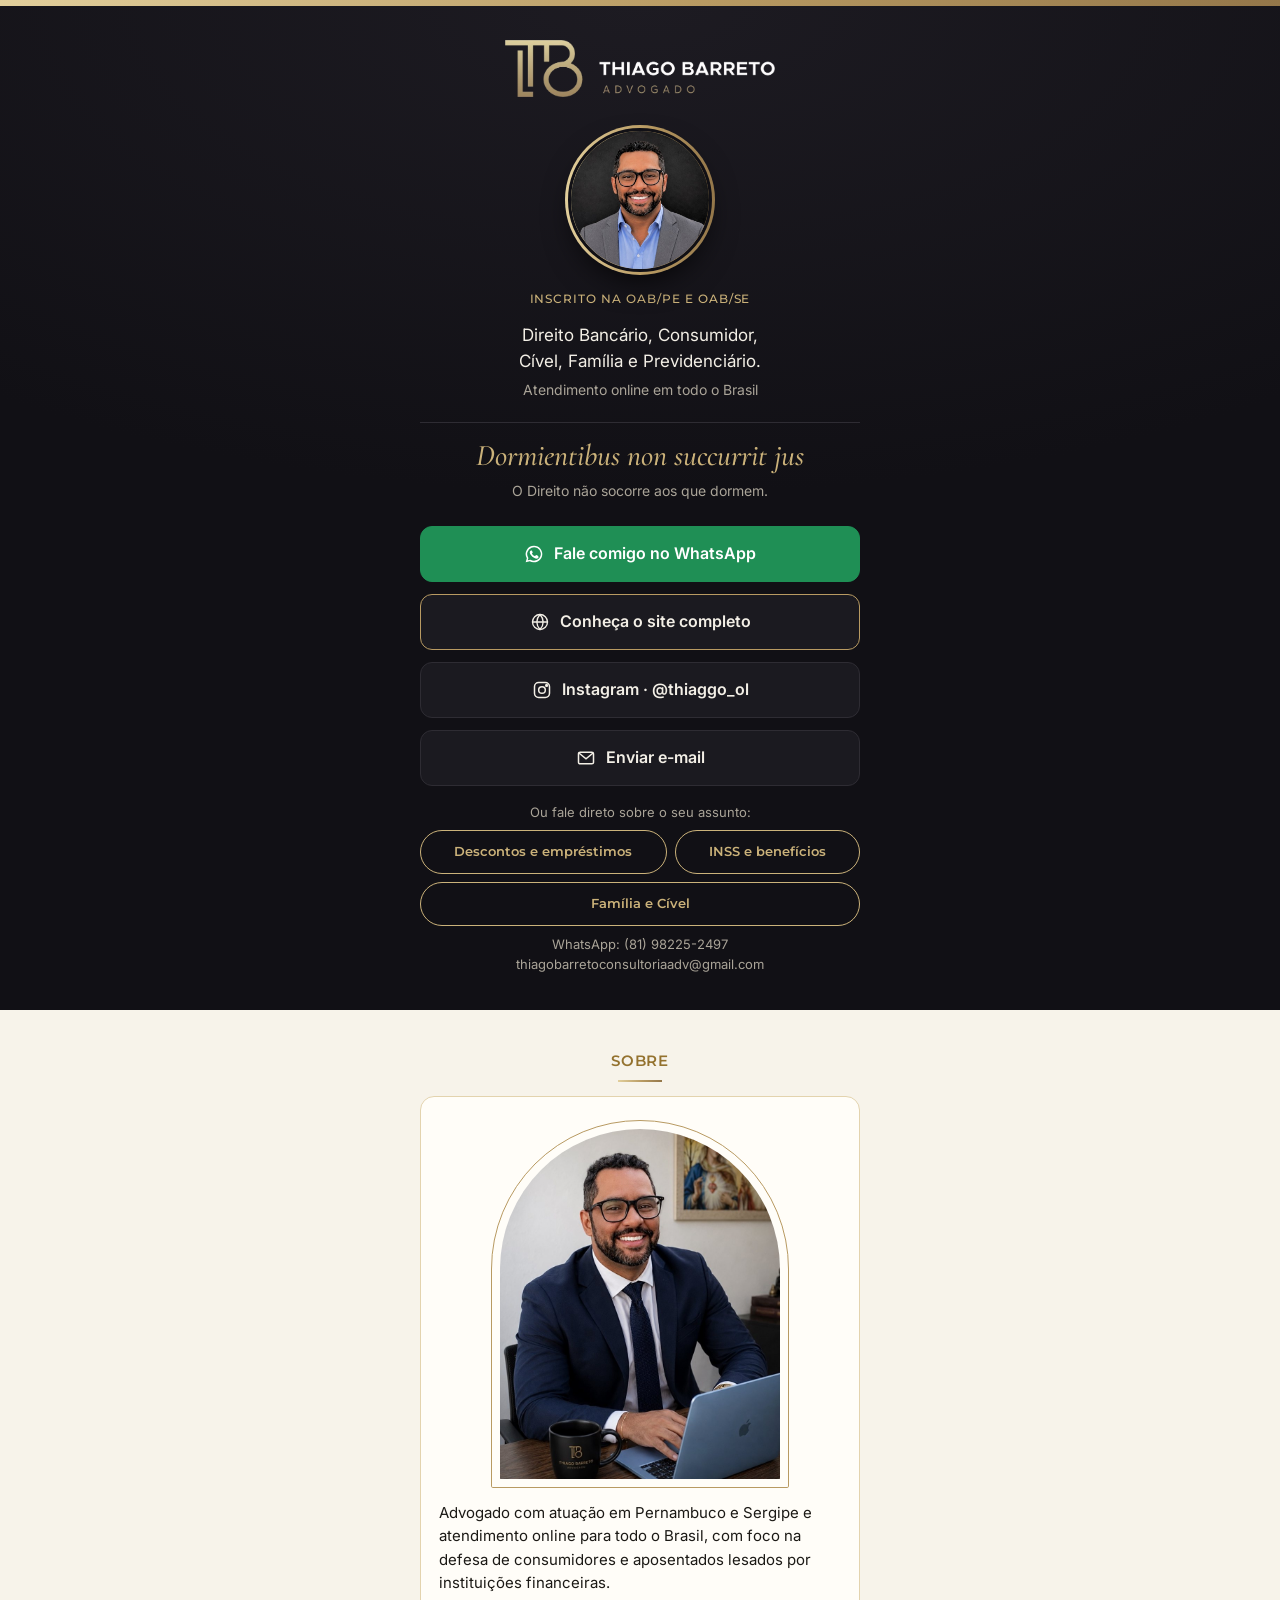
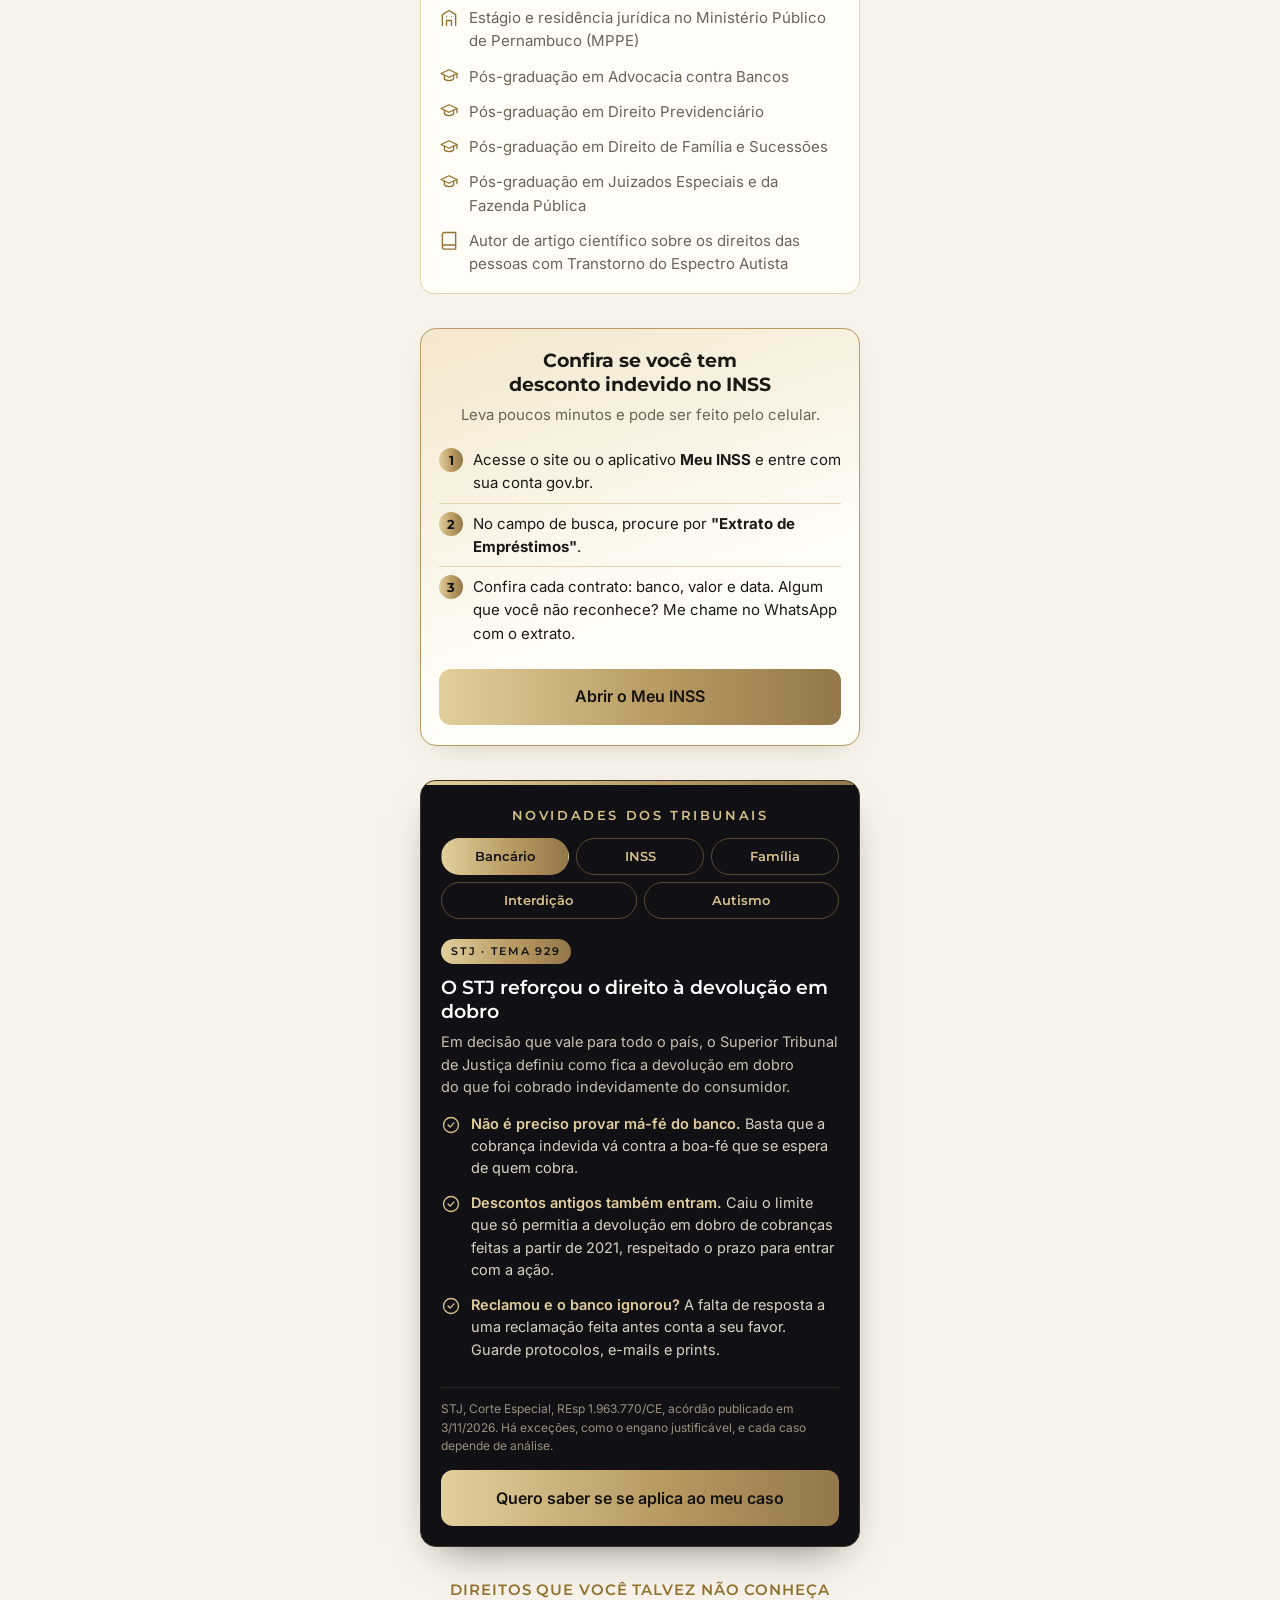
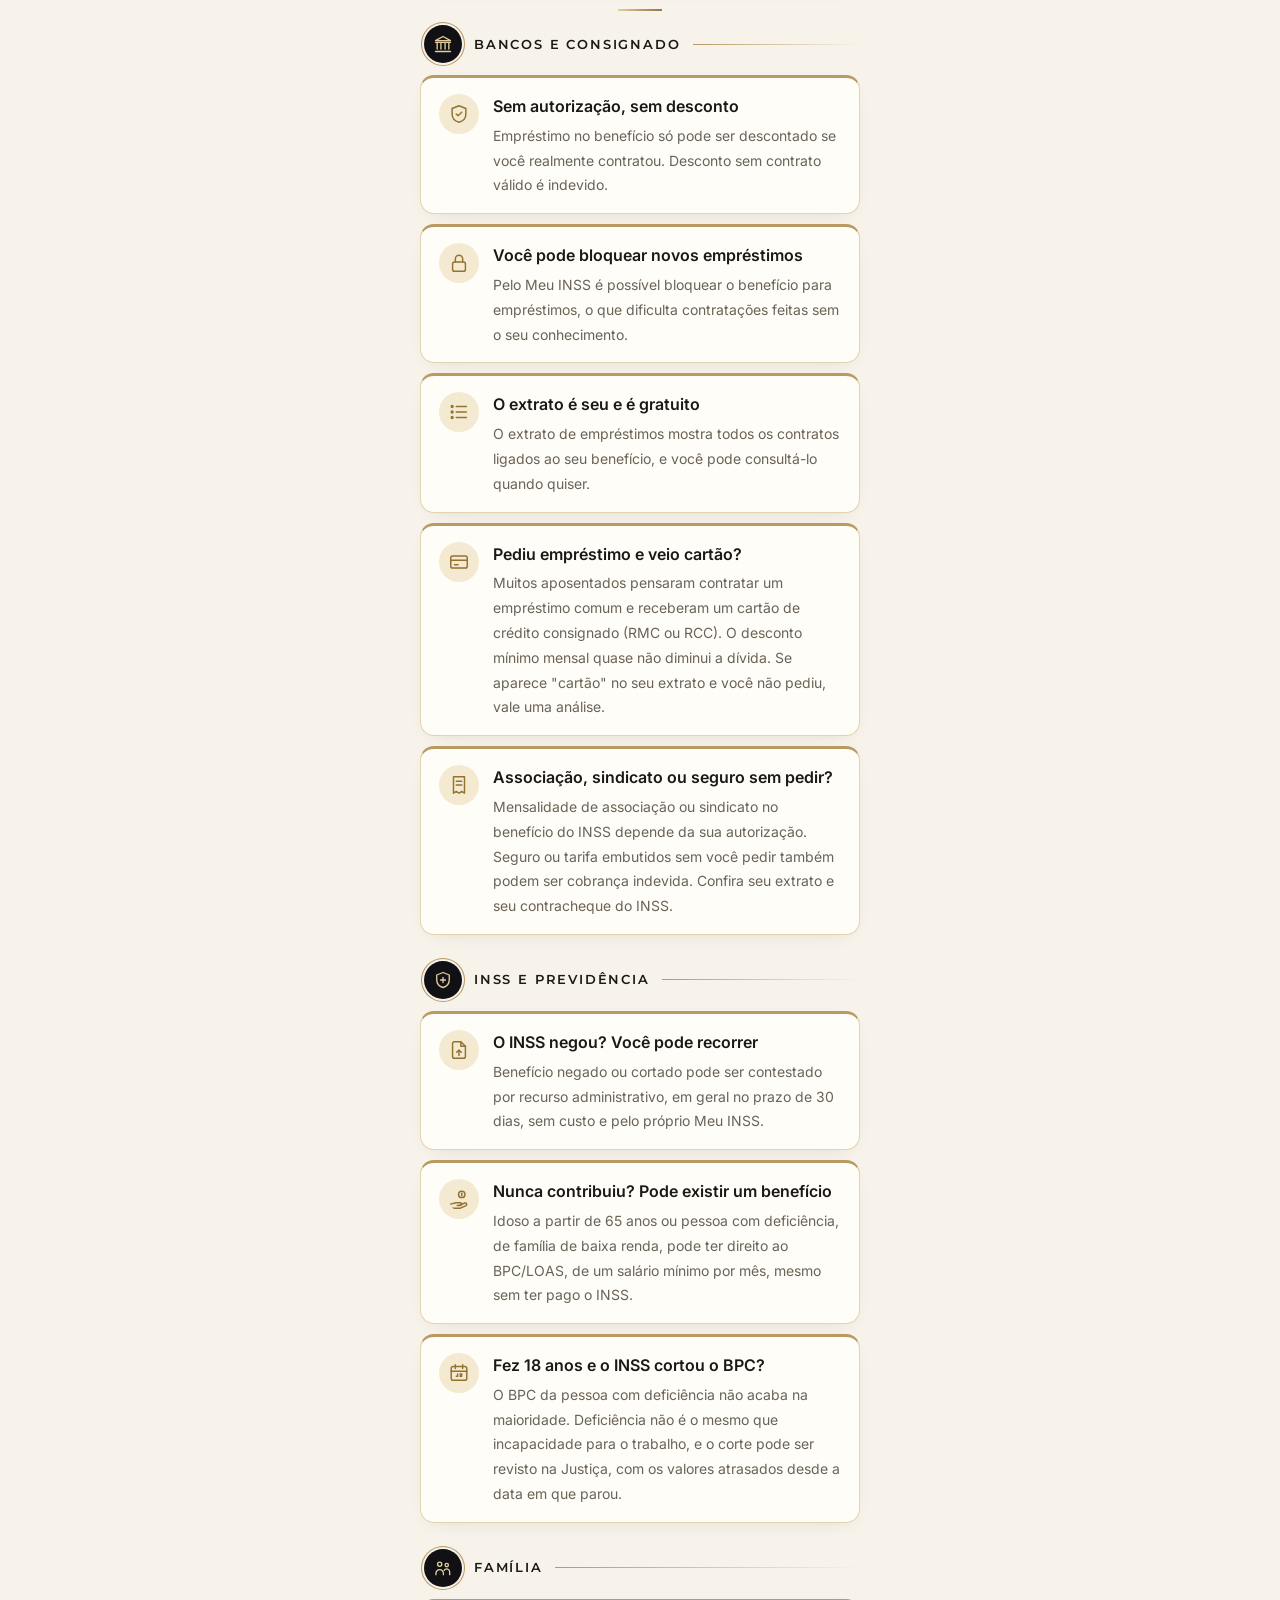
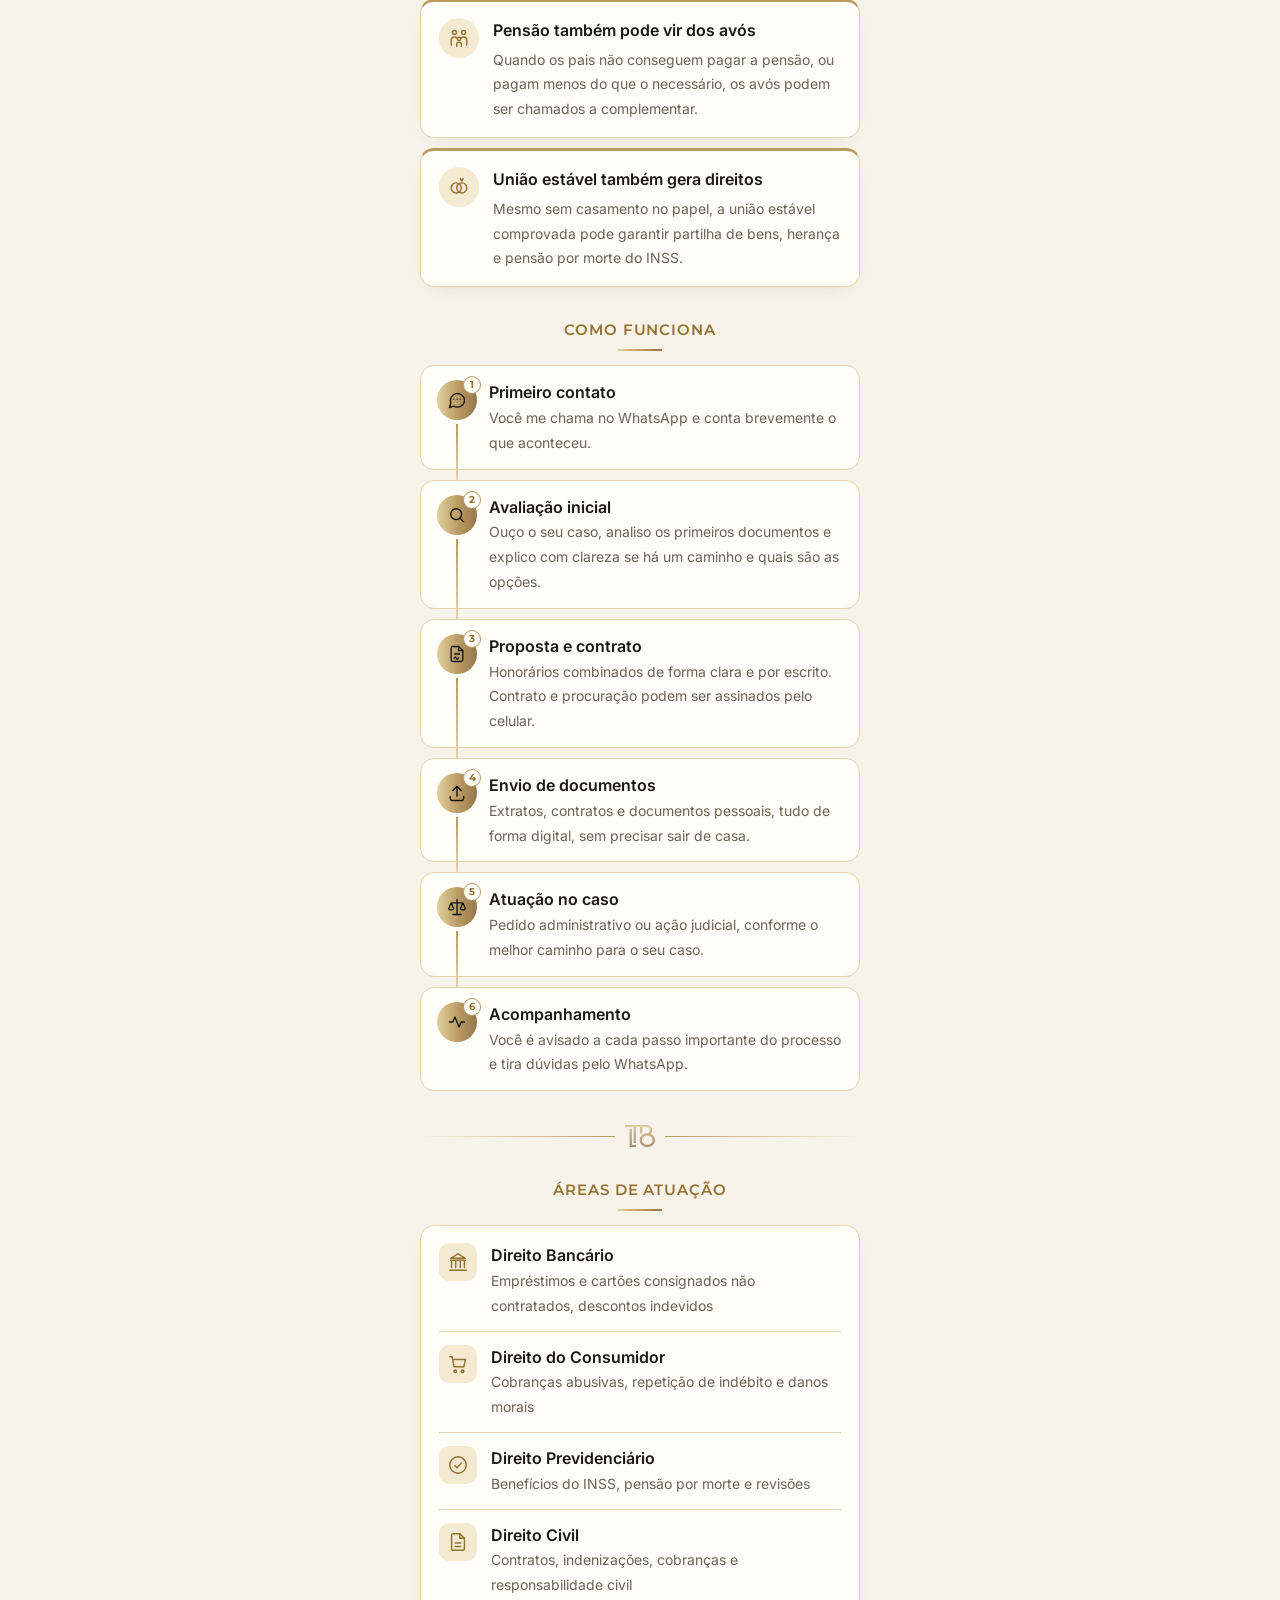
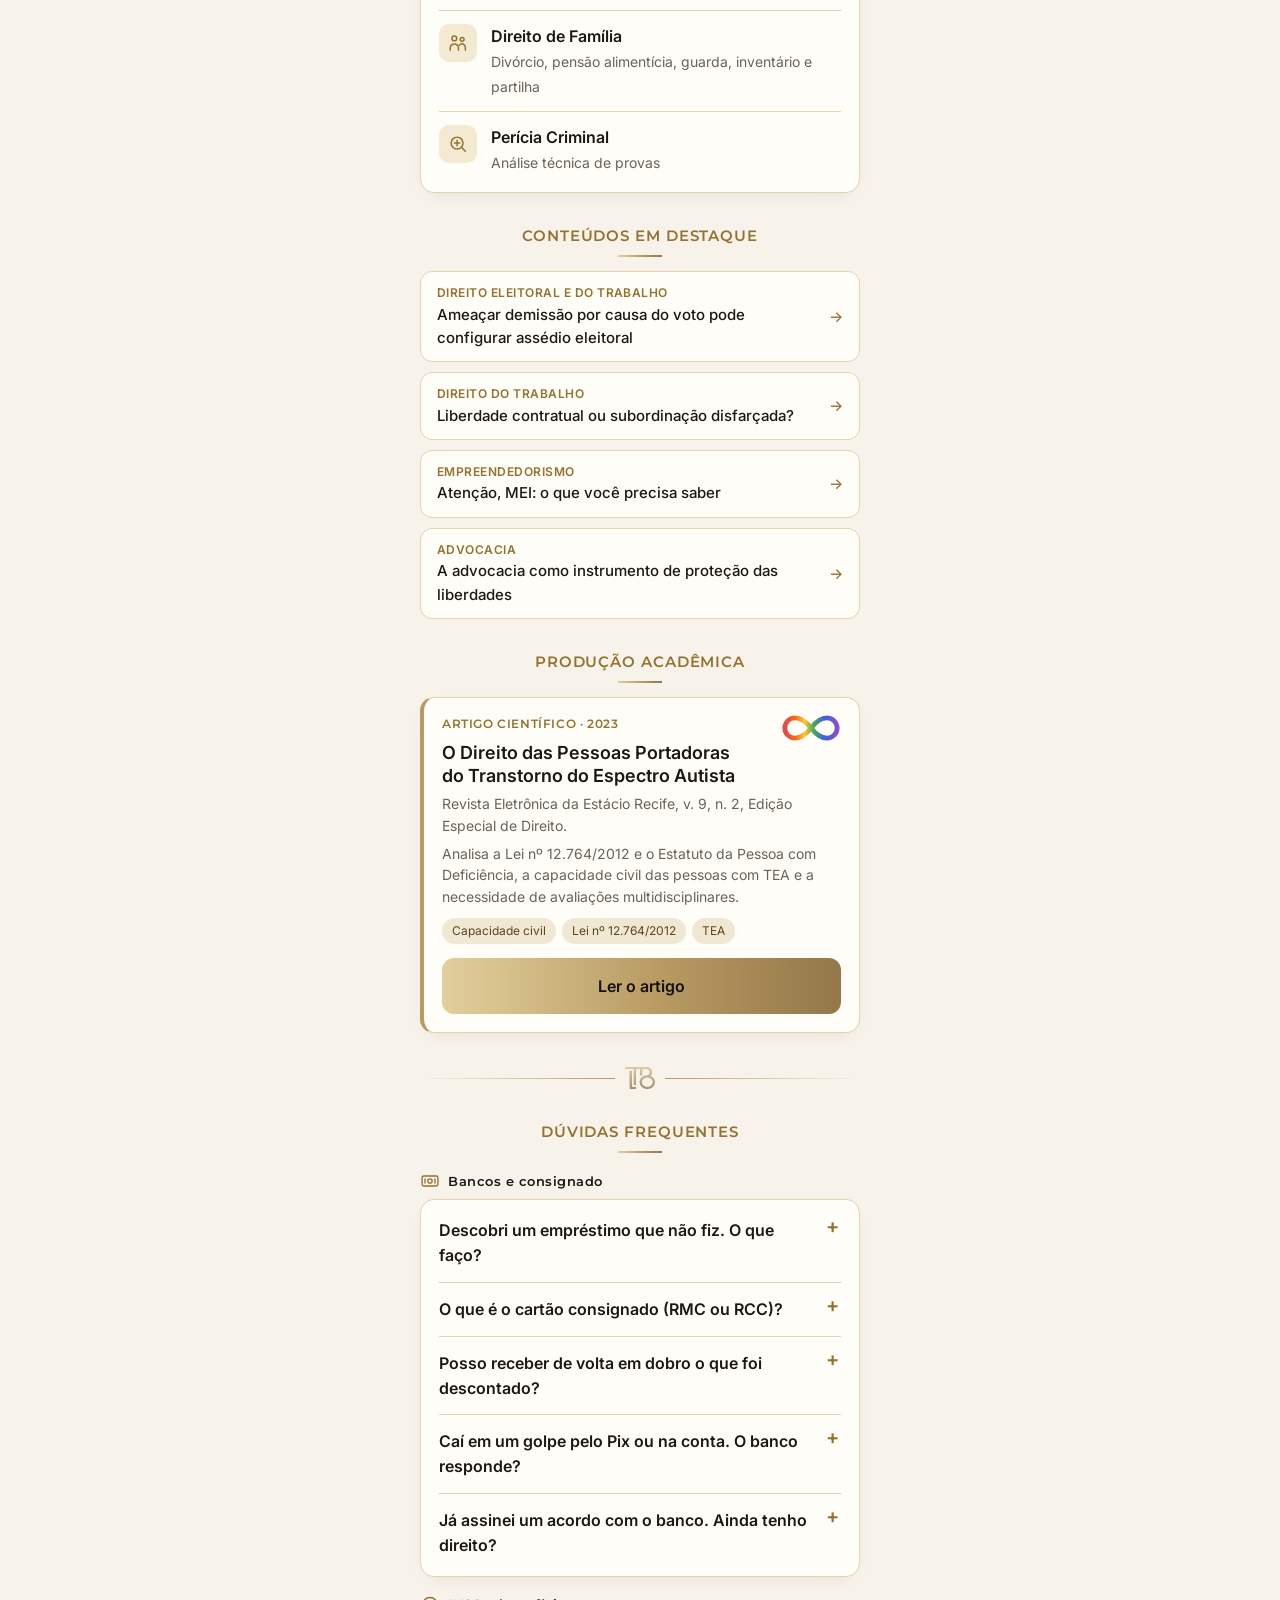
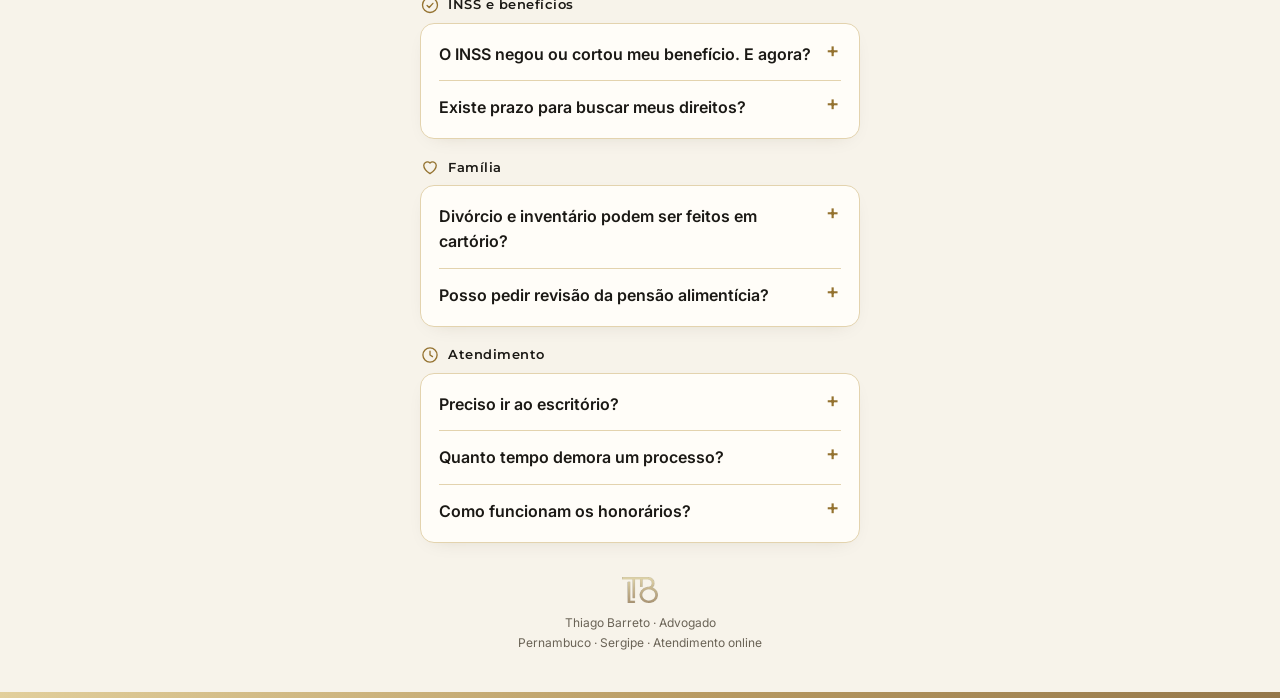
==== commit 2c8dad96: "Pós-graduação em Direito Previdenciário Co-Authored-By: Claude Opus 5.5 <noreply@anthropic.com> Clau" ====
--- a/index.html
+++ b/index.html
@@ -213,6 +213,7 @@
       <ul>
         <li><svg class="ic4" viewBox="0 0 24 24" fill="none" stroke="currentColor" stroke-width="1.6" stroke-linecap="round" stroke-linejoin="round" aria-hidden="true"><path d="M4 21V8l8-5 8 5v13"/><path d="M9 21v-6h6v6M9 10h.01M15 10h.01"/></svg>Estágio e residência jurídica no Ministério Público de Pernambuco (MPPE)</li>
         <li><svg class="ic4" viewBox="0 0 24 24" fill="none" stroke="currentColor" stroke-width="1.6" stroke-linecap="round" stroke-linejoin="round" aria-hidden="true"><path d="M2.5 9 12 4.5 21.5 9 12 13.5 2.5 9Z"/><path d="M6.5 11v4.5c1.5 1.4 3.5 2 5.5 2s4-.6 5.5-2V11M21.5 9v5"/></svg>Pós-graduação em Advocacia contra Bancos</li>
+        <li><svg class="ic4" viewBox="0 0 24 24" fill="none" stroke="currentColor" stroke-width="1.6" stroke-linecap="round" stroke-linejoin="round" aria-hidden="true"><path d="M2.5 9 12 4.5 21.5 9 12 13.5 2.5 9Z"/><path d="M6.5 11v4.5c1.5 1.4 3.5 2 5.5 2s4-.6 5.5-2V11M21.5 9v5"/></svg>Pós-graduação em Direito Previdenciário</li>
         <li><svg class="ic4" viewBox="0 0 24 24" fill="none" stroke="currentColor" stroke-width="1.6" stroke-linecap="round" stroke-linejoin="round" aria-hidden="true"><path d="M2.5 9 12 4.5 21.5 9 12 13.5 2.5 9Z"/><path d="M6.5 11v4.5c1.5 1.4 3.5 2 5.5 2s4-.6 5.5-2V11M21.5 9v5"/></svg>Pós-graduação em Direito de Família e Sucessões</li>
         <li><svg class="ic4" viewBox="0 0 24 24" fill="none" stroke="currentColor" stroke-width="1.6" stroke-linecap="round" stroke-linejoin="round" aria-hidden="true"><path d="M2.5 9 12 4.5 21.5 9 12 13.5 2.5 9Z"/><path d="M6.5 11v4.5c1.5 1.4 3.5 2 5.5 2s4-.6 5.5-2V11M21.5 9v5"/></svg>Pós-graduação em Juizados Especiais e da Fazenda Pública</li>
         <li><svg class="ic4" viewBox="0 0 24 24" fill="none" stroke="currentColor" stroke-width="1.6" stroke-linecap="round" stroke-linejoin="round" aria-hidden="true"><path d="M4 5.5A2.5 2.5 0 0 1 6.5 3H20v15H6.5A2.5 2.5 0 0 0 4 20.5v-15Z"/><path d="M4 20.5A2.5 2.5 0 0 0 6.5 23H20v-5"/></svg>Autor de artigo científico sobre os direitos das pessoas com Transtorno do Espectro Autista</li>
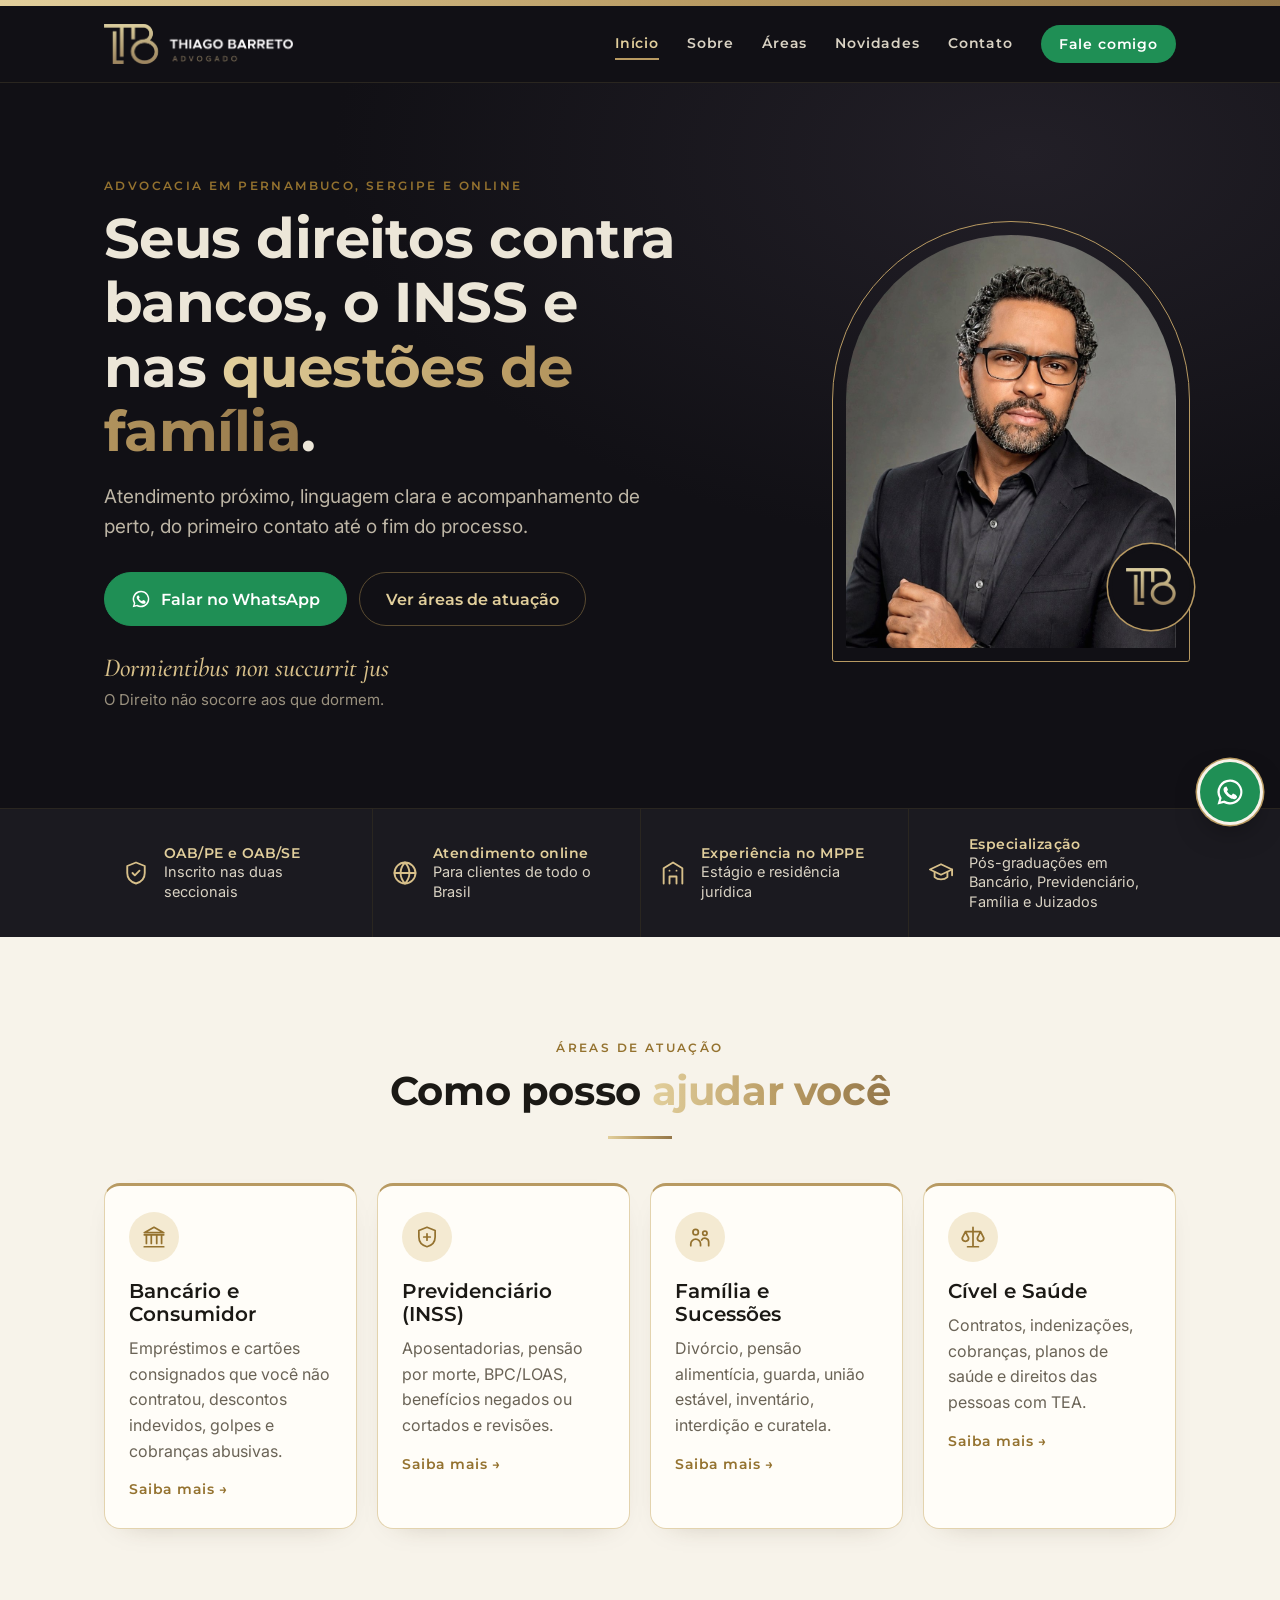
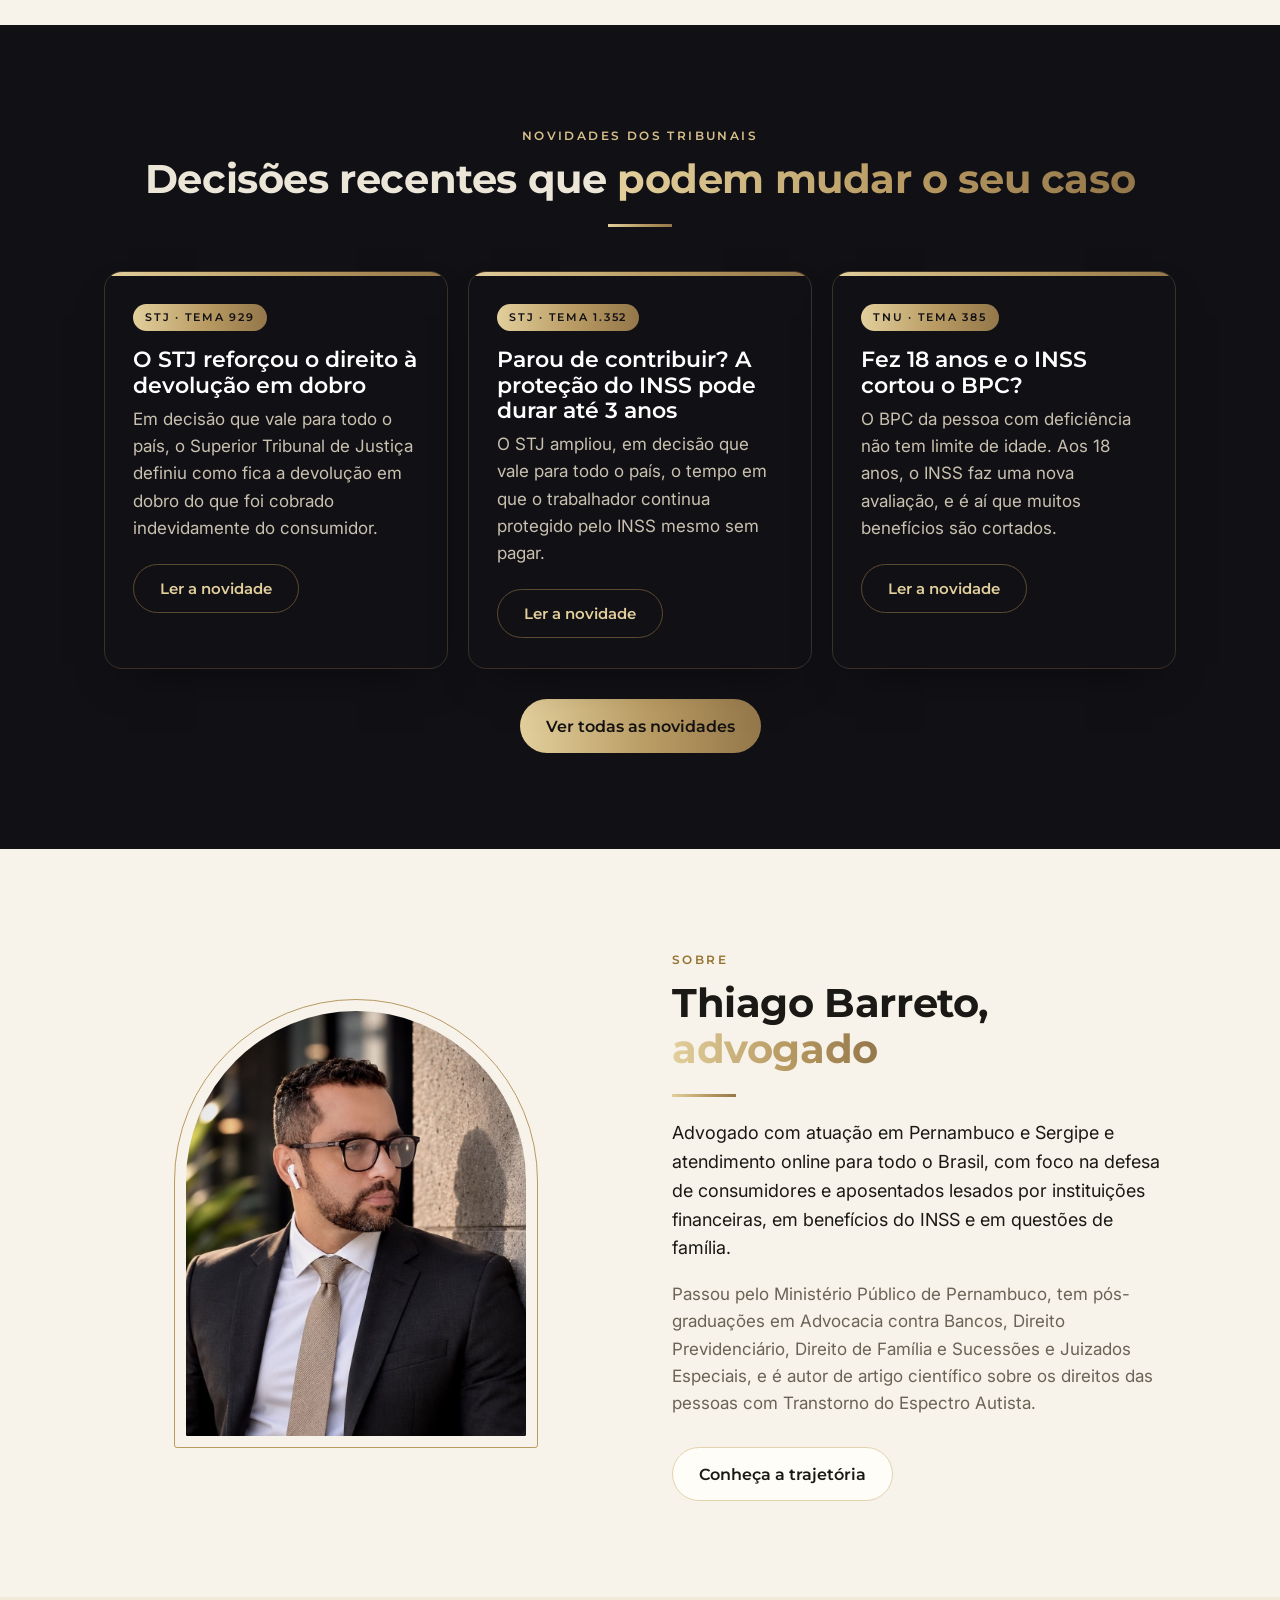
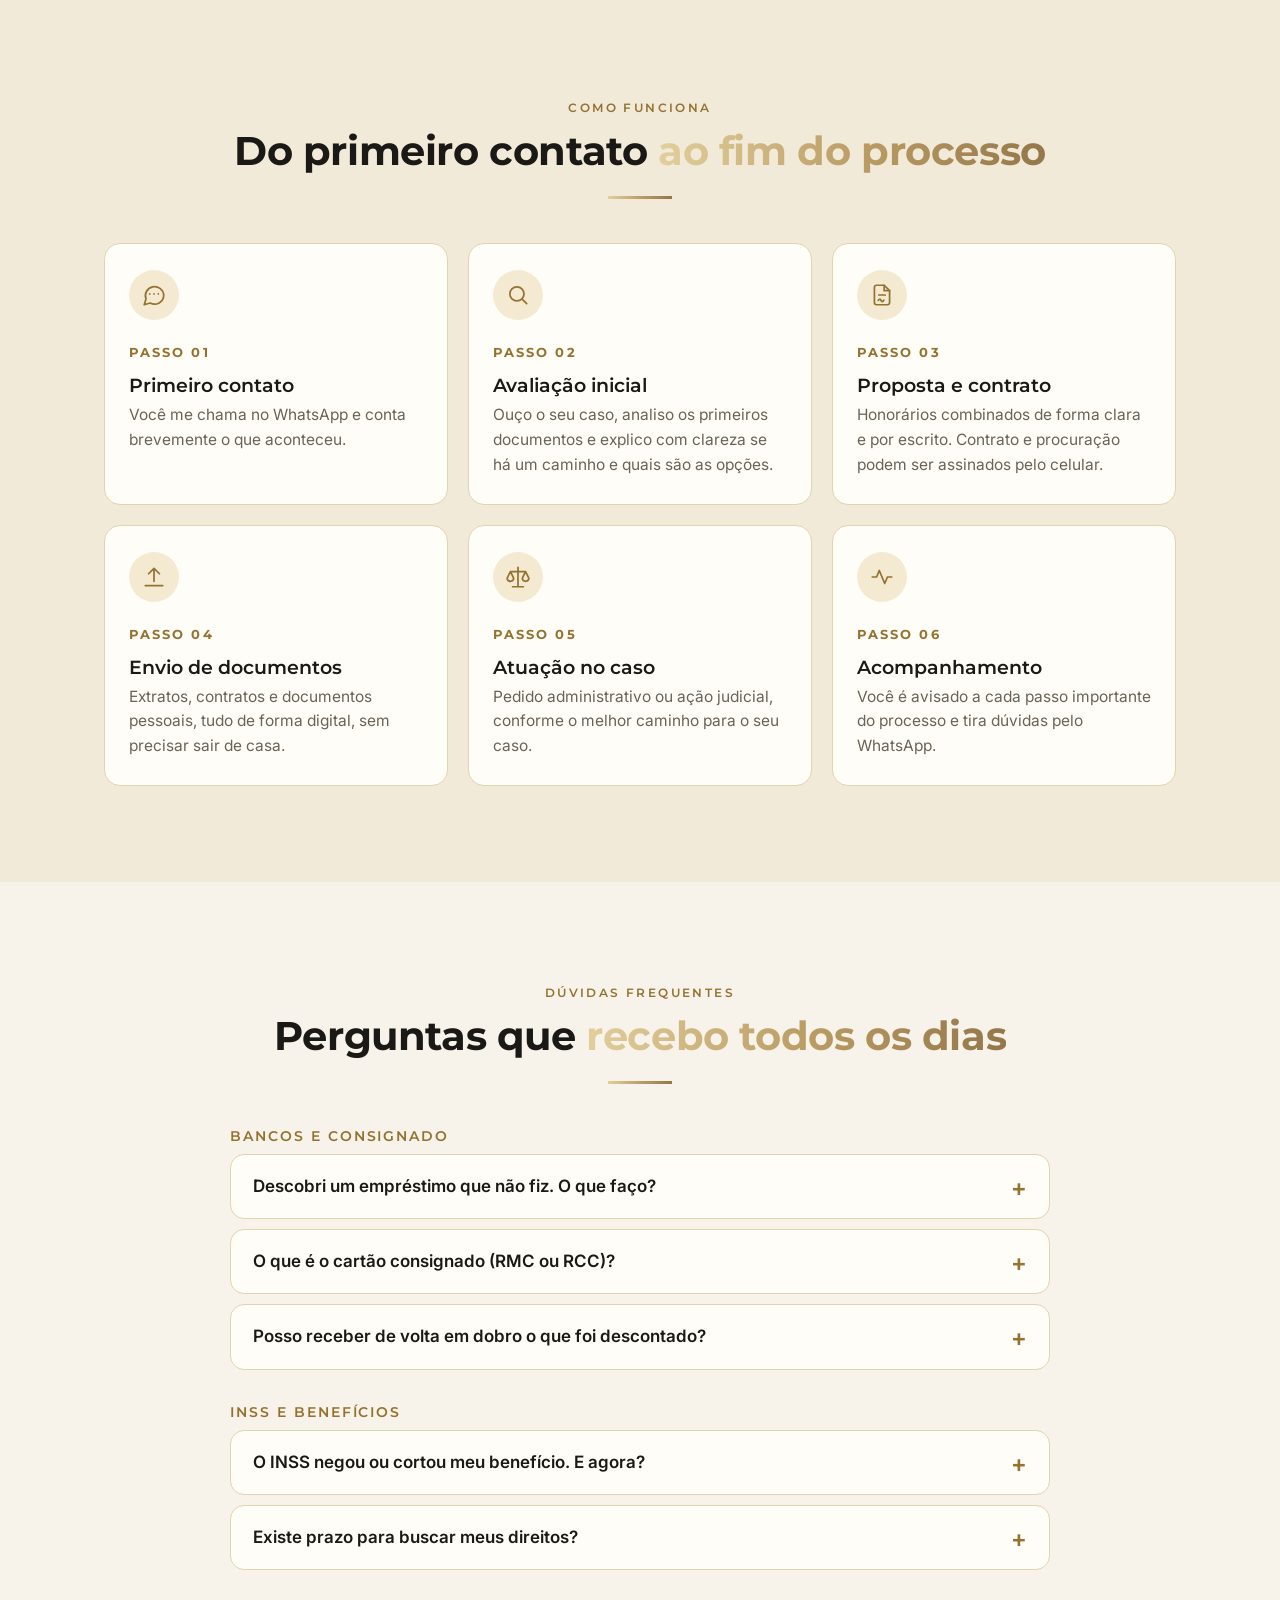
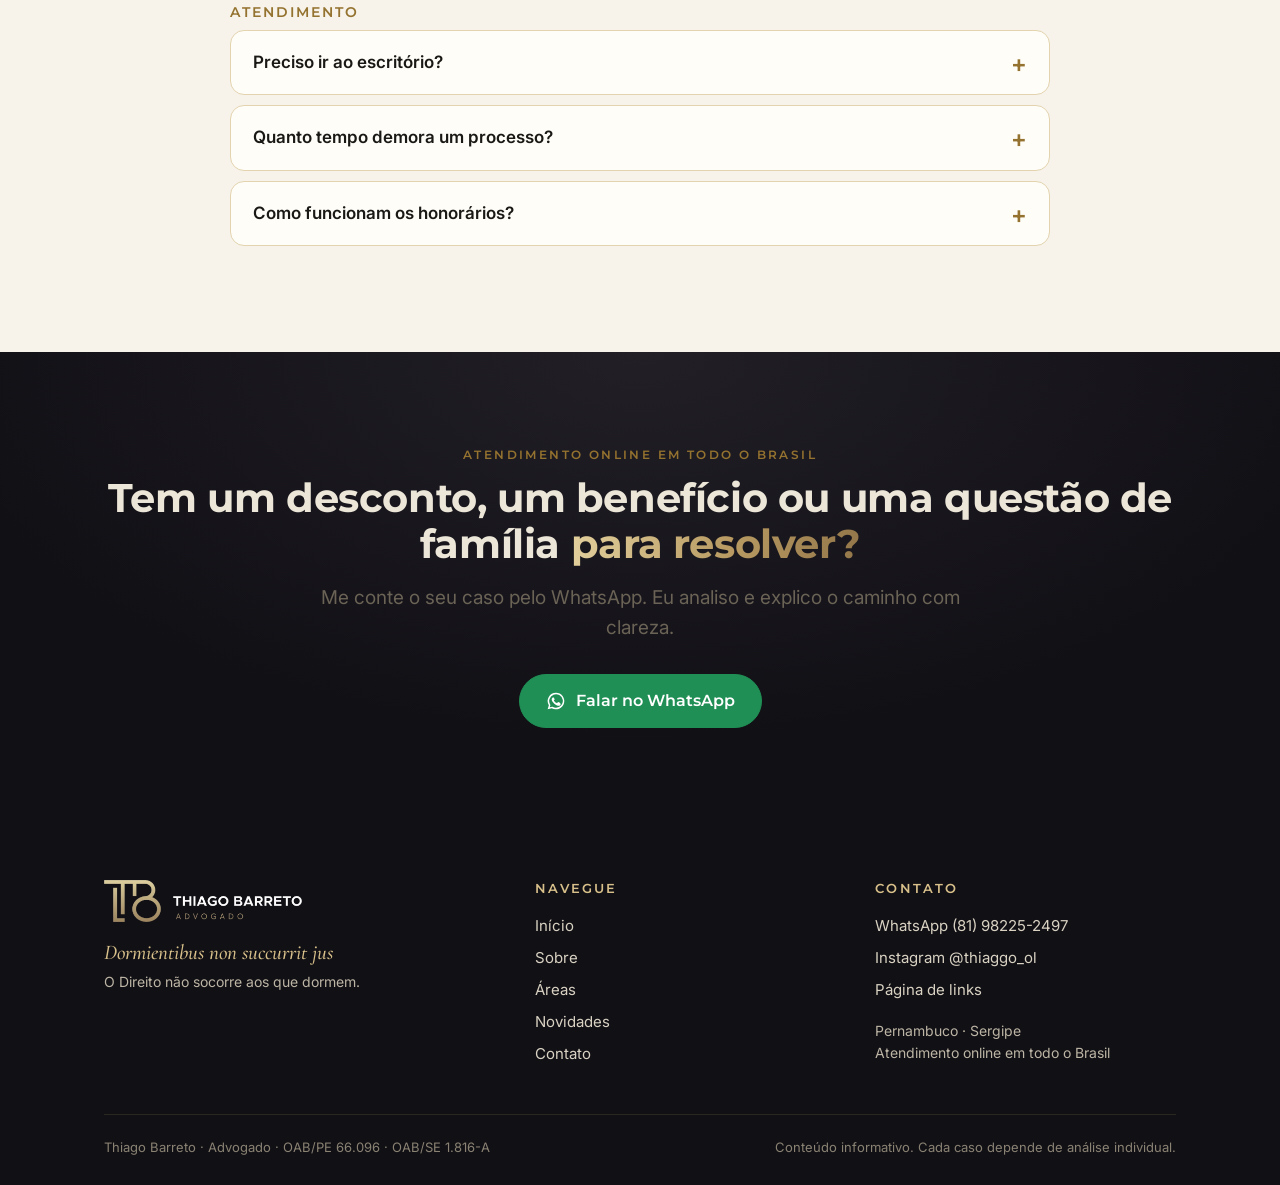
==== commit 5d6d1702: "Pós-graduação em Direito Previdenciário Co-Authored-By: Claude Opus 5.5 <noreply@anthropic.com> Clau" ====
--- a/index.html
+++ b/index.html
@@ -3,434 +3,96 @@
 <head>
 <meta charset="utf-8">
 <meta name="viewport" content="width=device-width, initial-scale=1">
-<title>Thiago Barreto · Advogado</title>
-<meta name="description" content="Advogado com atuação em Direito Bancário, Consumidor, Cível, Família e Previdenciário. Atendimento online em todo o Brasil.">
+<title>Thiago Barreto · Advogado | Bancário, INSS e Família</title>
+<meta name="description" content="Advogado em Pernambuco e Sergipe, com atendimento online em todo o Brasil. Empréstimos consignados indevidos, INSS, BPC, pensão alimentícia, divórcio e direito civil.">
+<link rel="canonical" href="https://thiagobarretoadvogado.netlify.app/">
 <meta name="theme-color" content="#111015">
 <link rel="icon" type="image/png" href="img/icon.png">
 <link rel="apple-touch-icon" href="img/icon.png">
 <meta property="og:type" content="website">
 <meta property="og:locale" content="pt_BR">
-<meta property="og:url" content="https://thiagobarretoadv.netlify.app/">
-<meta property="og:title" content="Thiago Barreto | Advogado">
-<meta property="og:description" content="Bancário • Consumidor • Cível • Família • INSS. Atendimento online em todo o Brasil. Fale comigo pelo WhatsApp.">
-<meta property="og:image" content="https://thiagobarretoadv.netlify.app/img/og.jpg?v=3">
-<meta property="og:image:secure_url" content="https://thiagobarretoadv.netlify.app/img/og.jpg?v=3">
+<meta property="og:site_name" content="Thiago Barreto · Advogado">
+<meta property="og:url" content="https://thiagobarretoadvogado.netlify.app/">
+<meta property="og:title" content="Thiago Barreto · Advogado | Bancário, INSS e Família">
+<meta property="og:description" content="Advogado em Pernambuco e Sergipe, com atendimento online em todo o Brasil. Empréstimos consignados indevidos, INSS, BPC, pensão alimentícia, divórcio e direito civil.">
+<meta property="og:image" content="https://thiagobarretoadvogado.netlify.app/img/og.jpg">
 <meta property="og:image:type" content="image/jpeg">
-<meta property="og:image:alt" content="Thiago Barreto, advogado: logo TB, retrato e o lema Dormientibus non succurrit jus">
-<meta property="og:site_name" content="Thiago Barreto · Advogado">
 <meta property="og:image:width" content="1200">
 <meta property="og:image:height" content="630">
 <meta name="twitter:card" content="summary_large_image">
-<meta name="twitter:image" content="https://thiagobarretoadv.netlify.app/img/og.jpg?v=3">
 <link rel="preconnect" href="https://fonts.googleapis.com">
+<link rel="preconnect" href="https://fonts.gstatic.com" crossorigin>
 <link rel="stylesheet" href="https://fonts.googleapis.com/css2?family=Cormorant+Garamond:ital,wght@1,500&family=Montserrat:wght@500;600;700&family=Inter:wght@400;500;600&display=swap">
-<style>
-/* VOICE: formal, técnico, sóbrio — papelaria de escritório de advocacia
-   IDEA: o cartão da marca TB: preto profundo, monograma e filete dourado
-   PICTURE: logo TB no topo, foto em moldura dourada logo abaixo
-   COLOUR and TYPE: preto da marca #111015, ouro em degradê da logo, marfim; Montserrat (como a logo) + Inter
-   LAYOUT: coluna única, feita para abrir pelo celular a partir da bio */
-:root{color-scheme:light;--bg:#f7f3ea;--card:#fffdf8;--ink:#1b1915;--soft:#6a6356;
---gold:#94722f;--gold2:#b89a62;--line:#e3d3ae;--wa:#1f8f55;
---grad:linear-gradient(90deg,#e2cf9c,#b89a62 55%,#94774a)}
-.hero{color-scheme:dark;--bg:#111015;--card:#1b1a20;--ink:#f3efe6;--soft:#aaa498;--gold:#cbb27a;--line:#2e2c33;
-background:radial-gradient(120% 70% at 50% 0%,#1d1b22,#111015 70%);color:var(--ink)}
-.hero main{padding-bottom:36px}
-.content{padding-top:8px}
-*{box-sizing:border-box;min-width:0}
-body{margin:0;background:var(--bg);color:var(--ink);font:16px/1.55 Inter,system-ui,sans-serif;overflow-x:clip;min-height:100vh}
-.bar{height:6px;background:var(--grad)}
-main{max-width:480px;margin:0 auto;padding:34px 20px 40px;display:flex;flex-direction:column;align-items:center;text-align:center}
-.logo{width:min(270px,78%);height:auto;display:block}
-.sr{position:absolute;width:1px;height:1px;overflow:hidden;clip:rect(0 0 0 0)}
-.photo{width:150px;height:150px;margin-top:28px;border-radius:50%;padding:3px;background:var(--grad);box-shadow:0 14px 34px -14px #000;animation:rise .9s ease-out both}
-.photo img{display:block;width:100%;height:100%;border-radius:50%;object-fit:cover;border:3px solid var(--bg)}
-.oab{font:500 12px/1.4 Montserrat,sans-serif;letter-spacing:.08em;color:var(--gold);margin:16px 0 0}
-.lead{font-size:17px;margin:14px 0 4px;text-wrap:balance}
-.where{font-size:14px;color:var(--soft);margin:0}
-.links{width:100%;display:grid;gap:12px;margin-top:24px}
-.btn{display:flex;align-items:center;justify-content:center;gap:10px;min-height:56px;padding:12px 18px;border-radius:12px;
-text-decoration:none;font-weight:600;font-size:16px;color:var(--ink);background:var(--card);border:1px solid var(--line);transition:transform .15s,border-color .15s}
-.btn:hover{transform:translateY(-1px);border-color:var(--gold)}
-.btn:focus-visible,summary:focus-visible{outline:2px solid var(--gold);outline-offset:3px}
-.btn svg{width:20px;height:20px;flex:none}
-.btn.main{background:var(--wa);border-color:var(--wa);color:#fff}
-.num{font-size:13px;color:var(--soft);margin:8px 0 0}
-section{width:100%;margin-top:34px;text-align:left}
-h2{font:600 15px/1.2 Montserrat,sans-serif;letter-spacing:.06em;color:var(--gold);text-align:center;margin:0 0 14px}
-h2::after{content:"";display:block;width:44px;height:2px;margin:10px auto 0;background:var(--grad)}
-.box{background:var(--card);border:1px solid var(--line);border-radius:14px;padding:4px 18px;box-shadow:0 6px 20px -14px rgba(60,45,15,.25)}
-.areas li{padding:13px 0;border-top:1px solid var(--line)}
-.areas li:first-child{border-top:0}
-ul,ol{list-style:none;margin:0;padding:0}
-.areas b,.steps b{display:block;font-weight:600}
-.areas span,.steps span{font-size:14px;color:var(--soft)}
-.steps{display:grid;gap:10px}
-.steps li{display:grid;grid-template-columns:40px 1fr;gap:12px;align-items:start;background:var(--card);border:1px solid var(--line);border-radius:14px;padding:14px 16px}
-.steps i{font:700 15px/40px Montserrat,sans-serif;font-style:normal;width:40px;height:40px;border-radius:50%;text-align:center;color:#141210;background:var(--grad)}
-details{border-top:1px solid var(--line)}
-details:first-child{border-top:0}
-summary{cursor:pointer;list-style:none;padding:14px 26px 14px 0;font-weight:600;position:relative}
-summary::-webkit-details-marker{display:none}
-summary::after{content:"+";position:absolute;right:2px;top:12px;color:var(--gold);font-size:20px;line-height:1}
-details[open] summary::after{content:"–"}
-details p{margin:0 0 14px;font-size:15px;color:var(--soft)}
-.about{background:var(--card);border:1px solid var(--line);border-radius:14px;padding:18px 18px 6px}
-.about .pic{position:relative;width:min(78%,280px);margin:14px auto 22px}
-.about .pic::before{content:"";position:absolute;inset:-9px;border:1.5px solid var(--gold2);border-radius:999px 999px 12px 12px}
-.about .pic img{position:relative;display:block;width:100%;aspect-ratio:4/5;height:auto;object-fit:cover;object-position:40% 30%;border-radius:999px 999px 6px 6px}
-.about p{margin:0 0 12px;font-size:15px}
-.about li{position:relative;padding:0 0 12px 18px;font-size:15px;color:var(--soft)}
-.about li{padding-left:30px}.about .ic4{position:absolute;left:0;top:.1em;width:20px;height:20px;color:var(--gold)}
-.news{position:relative;background:#111015;color:#ece6d8;border-radius:16px;padding:22px 20px 20px;border:1px solid #3a3226;box-shadow:0 18px 40px -20px rgba(0,0,0,.55);overflow:hidden}
-.news::before{content:"";position:absolute;left:0;right:0;top:0;height:4px;background:var(--grad)}
-.news .tag{display:inline-block;font:600 11px/1 Montserrat,sans-serif;letter-spacing:.16em;color:#111015;background:var(--grad);padding:7px 10px;border-radius:999px}
-.news h3{font:600 19px/1.3 Montserrat,sans-serif;color:#fff;margin:14px 0 6px}
-.news .lead{margin:0 0 14px;font-size:14.5px;color:#c9c1b0}
-.news ul{list-style:none;padding:0;margin:0 0 14px}
-.news li{position:relative;padding:0 0 12px 30px;font-size:14.5px;color:#d9d2c3}
-.news li b{color:#e2cf9c;font-weight:600}
-.news li svg{position:absolute;left:0;top:.15em;width:20px;height:20px;color:#d8c08a}
-.news .src{font-size:12px;color:#9a917f;border-top:1px solid #2e2920;padding-top:12px;margin:0 0 14px}
-.news .btn{margin-top:0}
-.news .nh{font:600 13px/1 Montserrat,sans-serif;letter-spacing:.2em;color:#d8c08a;text-align:center;margin:6px 0 16px}
-.news .nh::after{display:none}
-.tabs{display:flex;flex-wrap:wrap;justify-content:center;gap:7px;margin-bottom:18px}
-.tabs button{flex:1 1 30%}
-.tabs button{font:600 13px/1 Montserrat,sans-serif;padding:11px 4px;border-radius:999px;border:1px solid #5a4b31;background:transparent;color:#d8c08a;cursor:pointer}
-.tabs button[aria-selected="true"]{background:var(--grad);color:#111015;border-color:transparent}
-.news .np{display:none}.news .np.on{display:block}
-.news .np h3{margin-top:12px}
-.nojs .news .np{display:block;margin-bottom:26px}
-.check{border:1px solid var(--gold2);border-radius:16px;padding:20px 18px;background:linear-gradient(160deg,#f3e7cc,var(--card) 65%);box-shadow:0 10px 30px -18px rgba(80,60,20,.35)}
-.check h3{font:700 19px/1.25 Montserrat,sans-serif;margin:0 0 6px;text-align:center;text-wrap:balance}
-.check>p{margin:0 0 14px;text-align:center;font-size:15px;color:var(--soft)}
-.check ol{counter-reset:c;margin:0 0 16px}
-.check ol li{counter-increment:c;position:relative;padding:8px 0 8px 34px;font-size:15px;border-top:1px solid var(--line)}
-.check ol li:first-child{border-top:0}
-.check ol li::before{content:counter(c);position:absolute;left:0;top:8px;width:24px;height:24px;border-radius:50%;background:var(--grad);color:#141210;font:700 13px/24px Montserrat,sans-serif;text-align:center}
-.btn.gold{background:var(--grad);border:0;color:#141210}
-.posts{display:grid;gap:10px}
-.posts a{display:flex;justify-content:space-between;align-items:center;gap:12px;min-height:56px;padding:12px 16px;border-radius:12px;background:var(--card);border:1px solid var(--line);color:var(--ink);text-decoration:none;font-weight:500;font-size:15px}
-.posts a:hover{border-color:var(--gold)}
-.posts a::after{content:"→";color:var(--gold);flex:none}
-.posts small{display:block;font-size:12px;color:var(--gold);font-weight:600;letter-spacing:.04em}
-.maxim{margin:22px 0 0;margin-inline:0;padding:16px 8px 0;border-top:1px solid var(--line);width:100%}
-.maxim q{display:block;font:italic 500 clamp(24px,6.4vw,30px)/1.15 "Cormorant Garamond",Georgia,serif;color:var(--gold);quotes:none;text-wrap:balance}
-.maxim span{display:block;margin-top:6px;font-size:14px;color:var(--soft)}
-.paper{display:block;background:var(--card);border:1px solid var(--line);border-left:4px solid var(--gold2);border-radius:14px;padding:18px;box-shadow:0 6px 20px -14px rgba(60,45,15,.25)}
-.paper small{display:block;font:600 12px/1.4 Montserrat,sans-serif;letter-spacing:.05em;color:var(--gold)}
-.paper h3{font:600 18px/1.3 Inter,sans-serif;margin:8px 0 6px;text-wrap:balance}
-.paper p{margin:0 0 6px;font-size:14px;color:var(--soft)}
-.paper .tags{margin:10px 0 14px;display:flex;flex-wrap:wrap;gap:6px}
-.paper .tags span{font-size:12px;padding:4px 10px;border-radius:99px;background:#f1e8d4;color:#5a4620}
-.faqh{font:600 13px/1.3 Montserrat,sans-serif;letter-spacing:.04em;color:var(--ink);margin:18px 0 8px;display:flex;align-items:center;gap:8px}
-.faqh .ic3{width:20px;height:20px;color:var(--gold);flex:none}
-.orn{display:flex;align-items:center;gap:10px;width:100%;margin:34px 0 0;color:var(--gold2)}
-.orn::before,.orn::after{content:"";flex:1;height:1px;background:linear-gradient(90deg,transparent,var(--gold2))}
-.orn::after{background:linear-gradient(90deg,var(--gold2),transparent)}
-.orn img{width:30px;height:auto;opacity:.9}
-.pick{font-size:13px;color:var(--soft);margin:16px 0 8px}
-.chips{display:flex;flex-wrap:wrap;justify-content:center;gap:8px;width:100%}
-.chips a{flex:1 1 auto;min-height:44px;display:flex;align-items:center;justify-content:center;padding:8px 14px;border-radius:99px;border:1px solid var(--gold);color:var(--gold);text-decoration:none;font:600 13px/1.2 Montserrat,sans-serif;transition:background .15s,color .15s}
-.chips a:hover,.chips a:focus-visible{background:var(--gold);color:#141210;outline:none}
-.rh{display:flex;align-items:center;gap:12px;padding-left:4px;font:600 13px/1 Montserrat,sans-serif;letter-spacing:.14em;text-transform:uppercase;color:var(--ink);margin:26px 0 12px}
-.rgroups>.rh:first-child{margin-top:4px}
-.rh i{flex:none;width:38px;height:38px;border-radius:50%;background:#111015;display:flex;align-items:center;justify-content:center;box-shadow:0 0 0 2px var(--bg),0 0 0 3px var(--gold2)}
-.rh i svg{width:20px;height:20px;color:#e2cf9c}
-.rh::after{content:"";flex:1;height:1px;background:linear-gradient(90deg,var(--gold2),transparent)}
-.rights{display:grid;gap:10px}
-.rights div{background:var(--card);border:1px solid var(--line);border-top:3px solid var(--gold2);border-radius:14px;padding:16px 18px;box-shadow:0 6px 20px -14px rgba(60,45,15,.25)}
-.rights b{display:block;font-weight:600;margin-bottom:4px}
-.rights span{font-size:14px;color:var(--soft)}
-.fab{position:fixed;right:18px;bottom:calc(18px + env(safe-area-inset-bottom));width:58px;height:58px;border-radius:50%;display:grid;place-items:center;background:#1f8f55;color:#fff;box-shadow:0 10px 24px -8px rgba(0,0,0,.45),0 0 0 3px #cbb27a;opacity:0;transform:translateY(14px) scale(.9);pointer-events:none;transition:opacity .25s,transform .25s;z-index:10}
-.fab.on{opacity:1;transform:none;pointer-events:auto}
-.fab svg{width:28px;height:28px}
-.ic{width:24px;height:24px;flex:none;color:var(--gold);margin-top:2px}
-.ir{display:flex;gap:14px;align-items:flex-start}
-.ir p{margin:0}.ir p b{display:block;font-weight:600;margin-bottom:4px}.ir p span{font-size:14px;color:var(--soft)}
-.areas .ir .ic{width:38px;height:38px;padding:8px;border-radius:10px;background:#f4ead2;margin-top:0}
-.rights .ir .ic{width:40px;height:40px;padding:9px;border-radius:50%;background:#f4ead2;margin-top:0}
-.steps li{position:relative}
-.steps li:not(:last-child)::after{content:"";position:absolute;left:35px;top:58px;bottom:-12px;width:2px;background:linear-gradient(var(--gold2),var(--line));z-index:1}
-.steps i{position:relative}.steps i .ic2{width:20px;height:20px;margin:10px;color:#141210}
-.steps i em{position:absolute;right:-4px;top:-4px;width:18px;height:18px;border-radius:50%;background:var(--card);border:1px solid var(--gold2);font:700 10px/16px Montserrat,sans-serif;font-style:normal;color:var(--gold)}
-.paper{position:relative}.paper .inf{position:absolute;right:16px;top:14px;width:64px;height:32px}
-.paper small{padding-right:72px}
-footer{margin-top:34px;font-size:12px;color:var(--soft);line-height:1.6}
-@keyframes rise{from{opacity:0;transform:translateY(8px)}to{opacity:1;transform:none}}
-@media(prefers-reduced-motion:reduce){.fab{transition:none}.photo{animation:none}.btn{transition:none}}
-</style>
+<link rel="stylesheet" href="css/site.css">
+<script type="application/ld+json">{"@context": "https://schema.org", "@type": "Attorney", "name": "Thiago Barreto · Advogado", "url": "https://thiagobarretoadvogado.netlify.app/", "image": "https://thiagobarretoadvogado.netlify.app/img/retrato.jpg", "telephone": "+55-81-98225-2497", "areaServed": ["Pernambuco", "Sergipe", "Brasil"], "sameAs": ["https://www.instagram.com/thiaggo_ol/", "https://thiagobarretoadv.netlify.app"], "knowsAbout": ["Direito Bancário", "Direito do Consumidor", "Direito Previdenciário", "Direito de Família", "Direito Civil"]}</script>
 </head>
 <body>
-<div class="hero">
+<a class="skip" href="#conteudo">Pular para o conteúdo</a>
 <div class="bar"></div>
-<main>
-  <h1 class="sr">Thiago Barreto, Advogado</h1>
-  <img class="logo" src="img/logo.png" alt="TB · Thiago Barreto Advogado" width="769" height="163">
+<header class="top"><div class="wrap">
+  <a class="brand" href="index.html"><img src="img/logo.png" alt="TB · Thiago Barreto Advogado" width="769" height="163"></a>
+  <nav class="nav desk" aria-label="Principal"><a href="index.html" aria-current="page">Início</a><a href="sobre.html">Sobre</a><a href="areas.html">Áreas</a><a href="novidades.html">Novidades</a><a href="contato.html">Contato</a><a class="cta" href="https://wa.me/5581982252497?text=Ol%C3%A1%2C%20Dr.%20Thiago%21%20Vim%20pelo%20site%20e%20gostaria%20de%20uma%20orienta%C3%A7%C3%A3o." target="_blank" rel="noopener">Fale comigo</a></nav>
+  <details class="menu"><summary>Menu</summary><nav class="nav" aria-label="Principal no celular"><a href="index.html" aria-current="page">Início</a><a href="sobre.html">Sobre</a><a href="areas.html">Áreas</a><a href="novidades.html">Novidades</a><a href="contato.html">Contato</a><a class="cta" href="https://wa.me/5581982252497?text=Ol%C3%A1%2C%20Dr.%20Thiago%21%20Vim%20pelo%20site%20e%20gostaria%20de%20uma%20orienta%C3%A7%C3%A3o." target="_blank" rel="noopener">Fale comigo</a></nav></details>
+</div></header>
+<main id="conteudo">
+<section class="hero"><div class="wrap">
+  <div>
+    <span class="eyebrow">ADVOCACIA EM PERNAMBUCO, SERGIPE E ONLINE</span>
+    <h1>Seus direitos contra bancos, o INSS e nas <em>questões de família</em>.</h1>
+    <p class="sub">Atendimento próximo, linguagem clara e acompanhamento de perto, do primeiro contato até o fim do processo.</p>
+    <div class="btns"><a class="btn wa" href="https://wa.me/5581982252497?text=Ol%C3%A1%2C%20Dr.%20Thiago%21%20Vim%20pelo%20site%20e%20gostaria%20de%20uma%20orienta%C3%A7%C3%A3o." target="_blank" rel="noopener"><svg viewBox="0 0 24 24" fill="currentColor" aria-hidden="true"><path d="M12 2a10 10 0 0 0-8.6 15.1L2 22l5-1.3A10 10 0 1 0 12 2Zm0 18.2a8.2 8.2 0 0 1-4.2-1.2l-.3-.2-3 .8.8-2.9-.2-.3A8.2 8.2 0 1 1 12 20.2Zm4.5-6.1c-.2-.1-1.5-.7-1.7-.8-.2-.1-.4-.1-.6.1l-.8 1c-.1.2-.3.2-.5.1a6.7 6.7 0 0 1-3.3-2.9c-.2-.4.2-.4.7-1.3.1-.2 0-.3 0-.4l-.8-1.8c-.2-.5-.4-.4-.6-.4h-.5a1 1 0 0 0-.7.3 3 3 0 0 0-.9 2.2 5.2 5.2 0 0 0 1.1 2.8 12 12 0 0 0 4.6 4c1.7.7 2.4.8 3.2.7.5-.1 1.5-.6 1.7-1.2.2-.6.2-1.1.2-1.2-.1-.1-.3-.2-.5-.3Z"/></svg>Falar no WhatsApp</a><a class="btn ghost" href="areas.html">Ver áreas de atuação</a></div>
+    <p class="lat">Dormientibus non succurrit jus</p><p class="latpt">O Direito não socorre aos que dormem.</p>
+  </div>
+  <div class="arch"><img src="img/hero.jpg" alt="Retrato de Thiago Barreto, advogado" width="900" height="1125" style="object-position:50% 20%"><div class="seal"><img src="img/mono.png" alt=""></div></div>
+</div></section>
+<section class="trust"><div class="wrap"><ul><li><svg viewBox="0 0 24 24" fill="none" stroke="currentColor" stroke-width="1.6" stroke-linecap="round" stroke-linejoin="round" aria-hidden="true"><path d="M12 3 4.5 6v6c0 4.5 3.2 7.8 7.5 9 4.3-1.2 7.5-4.5 7.5-9V6L12 3Z"/><path d="m9 12 2 2 4-4"/></svg><span><b>OAB/PE e OAB/SE</b>Inscrito nas duas seccionais</span></li><li><svg viewBox="0 0 24 24" fill="none" stroke="currentColor" stroke-width="1.6" stroke-linecap="round" stroke-linejoin="round" aria-hidden="true"><circle cx="12" cy="12" r="9"/><path d="M3 12h18M12 3c2.5 2.7 3.8 5.7 3.8 9s-1.3 6.3-3.8 9c-2.5-2.7-3.8-5.7-3.8-9S9.5 5.7 12 3Z"/></svg><span><b>Atendimento online</b>Para clientes de todo o Brasil</span></li><li><svg viewBox="0 0 24 24" fill="none" stroke="currentColor" stroke-width="1.6" stroke-linecap="round" stroke-linejoin="round" aria-hidden="true"><path d="M4 21V8l8-5 8 5v13"/><path d="M9 21v-6h6v6M9 10h.01M15 10h.01"/></svg><span><b>Experiência no MPPE</b>Estágio e residência jurídica</span></li><li><svg viewBox="0 0 24 24" fill="none" stroke="currentColor" stroke-width="1.6" stroke-linecap="round" stroke-linejoin="round" aria-hidden="true"><path d="M2.5 9 12 4.5 21.5 9 12 13.5 2.5 9Z"/><path d="M6.5 11v4.5c1.5 1.4 3.5 2 5.5 2s4-.6 5.5-2V11M21.5 9v5"/></svg><span><b>Especialização</b>Pós-graduações em Bancário, Previdenciário, Família e Juizados</span></li></ul></div></section>
 
-  <div class="photo"><img src="img/foto.jpg?v=2" alt="Thiago Barreto, advogado" width="520" height="520"></div>
+<section class="sec"><div class="wrap">
+  <div class="head center"><span class="eyebrow">ÁREAS DE ATUAÇÃO</span><h2>Como posso <em>ajudar você</em></h2><div class="rule"></div></div>
+  <div class="grid g4"><a class="card" href="bancario.html"><div class="ic"><svg viewBox="0 0 24 24" fill="none" stroke="currentColor" stroke-width="1.6" stroke-linecap="round" stroke-linejoin="round" aria-hidden="true"><path d="M3 10h18M5 10v8M9.5 10v8M14.5 10v8M19 10v8M3 21h18M12 3 3 8h18L12 3Z"/></svg></div><h3>Bancário e Consumidor</h3><p>Empréstimos e cartões consignados que você não contratou, descontos indevidos, golpes e cobranças abusivas.</p><span class="more">Saiba mais →</span></a><a class="card" href="previdenciario.html"><div class="ic"><svg viewBox="0 0 24 24" fill="none" stroke="currentColor" stroke-width="1.6" stroke-linecap="round" stroke-linejoin="round" aria-hidden="true"><path d="M12 3 4.5 6v6c0 4.5 3.2 7.8 7.5 9 4.3-1.2 7.5-4.5 7.5-9V6L12 3Z"/><path d="M9 12h6M12 9v6"/></svg></div><h3>Previdenciário (INSS)</h3><p>Aposentadorias, pensão por morte, BPC/LOAS, benefícios negados ou cortados e revisões.</p><span class="more">Saiba mais →</span></a><a class="card" href="familia.html"><div class="ic"><svg viewBox="0 0 24 24" fill="none" stroke="currentColor" stroke-width="1.6" stroke-linecap="round" stroke-linejoin="round" aria-hidden="true"><circle cx="8" cy="7.5" r="2.5"/><circle cx="16.5" cy="8.5" r="2"/><path d="M3.5 20v-1.5A4.5 4.5 0 0 1 8 14a4.5 4.5 0 0 1 4.5 4.5V20M13.5 14.8a3.5 3.5 0 0 1 6.5 1.8V20"/></svg></div><h3>Família e Sucessões</h3><p>Divórcio, pensão alimentícia, guarda, união estável, inventário, interdição e curatela.</p><span class="more">Saiba mais →</span></a><a class="card" href="civel.html"><div class="ic"><svg viewBox="0 0 24 24" fill="none" stroke="currentColor" stroke-width="1.6" stroke-linecap="round" stroke-linejoin="round" aria-hidden="true"><path d="M12 3v18M7 21h10M5 7h14M5 7l-3 6a3 3 0 0 0 6 0L5 7ZM19 7l-3 6a3 3 0 0 0 6 0l-3-6Z"/></svg></div><h3>Cível e Saúde</h3><p>Contratos, indenizações, cobranças, planos de saúde e direitos das pessoas com TEA.</p><span class="more">Saiba mais →</span></a></div>
+</div></section>
 
-  <p class="oab">INSCRITO NA OAB/PE E OAB/SE</p>
-  <p class="lead">Direito Bancário, Consumidor, Cível, Família e Previdenciário.</p>
-  <p class="where">Atendimento online em todo o Brasil</p>
-  <blockquote class="maxim" lang="la"><q>Dormientibus non succurrit jus</q><span lang="pt-BR">O Direito não socorre aos que dormem.</span></blockquote>
+<section class="sec dark"><div class="wrap">
+  <div class="head center"><span class="eyebrow">NOVIDADES DOS TRIBUNAIS</span><h2>Decisões recentes que <em>podem mudar o seu caso</em></h2><div class="rule"></div></div>
+  <div class="grid g3"><article class="ncard" id="tema-929"><span class="tag">STJ · TEMA 929</span><h3>O STJ reforçou o direito à devolução em dobro</h3><p>Em decisão que vale para todo o país, o Superior Tribunal de Justiça definiu como fica a devolução em dobro do que foi cobrado indevidamente do consumidor.</p><div class="btns" style="margin-top:22px"><a class="btn ghost" href="novidades.html#tema-929">Ler a novidade</a></div></article><article class="ncard" id="tema-1352"><span class="tag">STJ · TEMA 1.352</span><h3>Parou de contribuir? A proteção do INSS pode durar até 3 anos</h3><p>O STJ ampliou, em decisão que vale para todo o país, o tempo em que o trabalhador continua protegido pelo INSS mesmo sem pagar.</p><div class="btns" style="margin-top:22px"><a class="btn ghost" href="novidades.html#tema-1352">Ler a novidade</a></div></article><article class="ncard" id="bpc-18"><span class="tag">TNU · TEMA 385</span><h3>Fez 18 anos e o INSS cortou o BPC?</h3><p>O BPC da pessoa com deficiência não tem limite de idade. Aos 18 anos, o INSS faz uma nova avaliação, e é aí que muitos benefícios são cortados.</p><div class="btns" style="margin-top:22px"><a class="btn ghost" href="novidades.html#bpc-18">Ler a novidade</a></div></article></div>
+  <div class="btns" style="justify-content:center"><a class="btn gold" href="novidades.html">Ver todas as novidades</a></div>
+</div></section>
 
-  <nav class="links" aria-label="Contatos">
-    <a class="btn main" href="https://wa.me/5581982252497?text=Ol%C3%A1%2C%20Dr.%20Thiago!%20Vim%20pelo%20Instagram%20e%20gostaria%20de%20uma%20orienta%C3%A7%C3%A3o." target="_blank" rel="noopener">
-      <svg viewBox="0 0 24 24" fill="currentColor" aria-hidden="true"><path d="M12 2a10 10 0 0 0-8.6 15.1L2 22l5-1.3A10 10 0 1 0 12 2Zm0 18.2a8.2 8.2 0 0 1-4.2-1.2l-.3-.2-3 .8.8-2.9-.2-.3A8.2 8.2 0 1 1 12 20.2Zm4.5-6.1c-.2-.1-1.5-.7-1.7-.8-.2-.1-.4-.1-.6.1l-.8 1c-.1.2-.3.2-.5.1a6.7 6.7 0 0 1-3.3-2.9c-.2-.4.3-.4.8-1.3.1-.2 0-.3 0-.4l-.8-1.8c-.2-.5-.4-.4-.6-.4h-.5a1 1 0 0 0-.7.3 3 3 0 0 0-.9 2.2 5.2 5.2 0 0 0 1.1 2.7 11.8 11.8 0 0 0 4.5 4c1.7.7 2.3.8 3.2.6.5-.1 1.5-.6 1.7-1.2.2-.6.2-1.1.1-1.2l-.5-.2Z"/></svg>
-      Fale comigo no WhatsApp
-    </a>
-    <a class="btn" href="https://thiagobarretoadvogado.netlify.app/" target="_blank" rel="noopener" style="border-color:var(--gold2)">
-      <svg viewBox="0 0 24 24" fill="none" stroke="currentColor" stroke-width="1.6" stroke-linecap="round" stroke-linejoin="round" aria-hidden="true"><circle cx="12" cy="12" r="9"/><path d="M3 12h18M12 3c2.5 2.7 3.8 5.7 3.8 9s-1.3 6.3-3.8 9c-2.5-2.7-3.8-5.7-3.8-9S9.5 5.7 12 3Z"/></svg>
-      Conheça o site completo
-    </a>
-    <a class="btn" href="https://www.instagram.com/thiaggo_ol/" target="_blank" rel="noopener">
-      <svg viewBox="0 0 24 24" fill="none" stroke="currentColor" stroke-width="1.8" aria-hidden="true"><rect x="3" y="3" width="18" height="18" rx="5"/><circle cx="12" cy="12" r="4"/><circle cx="17.5" cy="6.5" r="1" fill="currentColor"/></svg>
-      Instagram · @thiaggo_ol
-    </a>
-    <a class="btn" href="mailto:thiagobarretoconsultoriaadv@gmail.com">
-      <svg viewBox="0 0 24 24" fill="none" stroke="currentColor" stroke-width="1.8" aria-hidden="true"><rect x="3" y="5" width="18" height="14" rx="2"/><path d="m3.5 6 8.5 7 8.5-7"/></svg>
-      Enviar e-mail
-    </a>
-  </nav>
-  <p class="pick">Ou fale direto sobre o seu assunto:</p>
-  <div class="chips">
-    <a href="https://wa.me/5581982252497?text=Ol%C3%A1%2C%20Dr.%20Thiago%21%20Vim%20pelo%20Instagram.%20Tenho%20um%20desconto%20ou%20empr%C3%A9stimo%20que%20n%C3%A3o%20reconhe%C3%A7o%20e%20gostaria%20de%20uma%20an%C3%A1lise." target="_blank" rel="noopener">Descontos e empréstimos</a>
-    <a href="https://wa.me/5581982252497?text=Ol%C3%A1%2C%20Dr.%20Thiago%21%20Vim%20pelo%20Instagram.%20Preciso%20de%20orienta%C3%A7%C3%A3o%20sobre%20um%20benef%C3%ADcio%20do%20INSS." target="_blank" rel="noopener">INSS e benefícios</a>
-    <a href="https://wa.me/5581982252497?text=Ol%C3%A1%2C%20Dr.%20Thiago%21%20Vim%20pelo%20Instagram.%20Gostaria%20de%20orienta%C3%A7%C3%A3o%20em%20uma%20quest%C3%A3o%20de%20fam%C3%ADlia%20ou%20c%C3%ADvel." target="_blank" rel="noopener">Família e Cível</a>
+<section class="sec"><div class="wrap split">
+  <div class="portrait"><img src="img/sobre-rua.jpg" alt="Thiago Barreto, advogado" width="900" height="1125" style="object-position:50% 25%"></div>
+  <div><span class="eyebrow">SOBRE</span><h2>Thiago Barreto, <em>advogado</em></h2><div class="rule"></div>
+    <p style="font-size:18px">Advogado com atuação em Pernambuco e Sergipe e atendimento online para todo o Brasil, com foco na defesa de consumidores e aposentados lesados por instituições financeiras, em benefícios do INSS e em questões de família.</p>
+    <p style="color:var(--soft)">Passou pelo Ministério Público de Pernambuco, tem pós-graduações em Advocacia contra Bancos, Direito Previdenciário, Direito de Família e Sucessões e Juizados Especiais, e é autor de artigo científico sobre os direitos das pessoas com Transtorno do Espectro Autista.</p>
+    <div class="btns"><a class="btn" href="sobre.html">Conheça a trajetória</a></div></div>
+</div></section>
+
+<section class="sec ivory2"><div class="wrap">
+  <div class="head center"><span class="eyebrow">COMO FUNCIONA</span><h2>Do primeiro contato <em>ao fim do processo</em></h2><div class="rule"></div></div>
+  <ol class="steps"><li><div class="ic"><svg viewBox="0 0 24 24" fill="none" stroke="currentColor" stroke-width="1.6" stroke-linecap="round" stroke-linejoin="round" aria-hidden="true"><path d="M21 12a8.5 8.5 0 0 1-12.6 7.4L3 21l1.6-5.2A8.5 8.5 0 1 1 21 12Z"/><path d="M8 11h.01M12 11h.01M16 11h.01"/></svg></div><span class="n">PASSO 01</span><h3>Primeiro contato</h3><p>Você me chama no WhatsApp e conta brevemente o que aconteceu.</p></li><li><div class="ic"><svg viewBox="0 0 24 24" fill="none" stroke="currentColor" stroke-width="1.6" stroke-linecap="round" stroke-linejoin="round" aria-hidden="true"><circle cx="11" cy="11" r="6.5"/><path d="m20 20-4.2-4.2"/></svg></div><span class="n">PASSO 02</span><h3>Avaliação inicial</h3><p>Ouço o seu caso, analiso os primeiros documentos e explico com clareza se há um caminho e quais são as opções.</p></li><li><div class="ic"><svg viewBox="0 0 24 24" fill="none" stroke="currentColor" stroke-width="1.6" stroke-linecap="round" stroke-linejoin="round" aria-hidden="true"><path d="M14 3H7a2 2 0 0 0-2 2v14a2 2 0 0 0 2 2h10a2 2 0 0 0 2-2V8l-5-5Z"/><path d="M14 3v5h5M8.5 17c1.2-1.5 2-1.5 2.6 0s1.5 1.4 2.6-.2M9 12h6"/></svg></div><span class="n">PASSO 03</span><h3>Proposta e contrato</h3><p>Honorários combinados de forma clara e por escrito. Contrato e procuração podem ser assinados pelo celular.</p></li><li><div class="ic"><svg viewBox="0 0 24 24" fill="none" stroke="currentColor" stroke-width="1.6" stroke-linecap="round" stroke-linejoin="round" aria-hidden="true"><path d="M12 16V4M7 9l5-5 5 5M4 20h16"/></svg></div><span class="n">PASSO 04</span><h3>Envio de documentos</h3><p>Extratos, contratos e documentos pessoais, tudo de forma digital, sem precisar sair de casa.</p></li><li><div class="ic"><svg viewBox="0 0 24 24" fill="none" stroke="currentColor" stroke-width="1.6" stroke-linecap="round" stroke-linejoin="round" aria-hidden="true"><path d="M12 3v18M7 21h10M5 7h14M5 7l-3 6a3 3 0 0 0 6 0L5 7ZM19 7l-3 6a3 3 0 0 0 6 0l-3-6Z"/></svg></div><span class="n">PASSO 05</span><h3>Atuação no caso</h3><p>Pedido administrativo ou ação judicial, conforme o melhor caminho para o seu caso.</p></li><li><div class="ic"><svg viewBox="0 0 24 24" fill="none" stroke="currentColor" stroke-width="1.6" stroke-linecap="round" stroke-linejoin="round" aria-hidden="true"><path d="M3 12h4l2.5-6 5 12L17 12h4"/></svg></div><span class="n">PASSO 06</span><h3>Acompanhamento</h3><p>Você é avisado a cada passo importante do processo e tira dúvidas pelo WhatsApp.</p></li></ol>
+</div></section>
+
+<section class="sec"><div class="wrap">
+  <div class="head center"><span class="eyebrow">DÚVIDAS FREQUENTES</span><h2>Perguntas que <em>recebo todos os dias</em></h2><div class="rule"></div></div>
+  <div class="faq"><h3>Bancos e consignado</h3><details><summary>Descobri um empréstimo que não fiz. O que faço?</summary><p>Guarde o extrato onde aparece o desconto e não assine nenhum acordo com o banco antes de uma análise. Com esses documentos é possível verificar o contrato e buscar a suspensão dos descontos e a devolução dos valores.</p></details><details><summary>O que é o cartão consignado (RMC ou RCC)?</summary><p>É um cartão de crédito com desconto direto no benefício. Muitos aposentados o contrataram achando que era um empréstimo comum, e a dívida quase não diminui. Quando faltou informação clara na contratação, é possível questionar o contrato.</p></details><details><summary>Posso receber de volta em dobro o que foi descontado?</summary><p>O Código de Defesa do Consumidor prevê a devolução em dobro do que foi cobrado indevidamente. Em 2026, o STJ firmou no Tema 929 que não é preciso provar a má-fé do banco: basta que a cobrança contrarie a boa-fé. A exceção é o engano justificável, e cada caso é analisado individualmente.</p></details><h3>INSS e benefícios</h3><details><summary>O INSS negou ou cortou meu benefício. E agora?</summary><p>É possível recorrer, tanto no próprio INSS quanto na Justiça. A carta de indeferimento e o extrato do benefício são o ponto de partida.</p></details><details><summary>Existe prazo para buscar meus direitos?</summary><p>Sim. A lei fixa prazos para cada tipo de ação e, depois que eles passam, o direito pode se perder. Por isso, quanto antes o caso for analisado, melhor.</p></details><h3>Atendimento</h3><details><summary>Preciso ir ao escritório?</summary><p>Não. O atendimento, o envio de documentos e o acompanhamento do processo podem ser feitos de forma online, para clientes de todo o Brasil.</p></details><details><summary>Quanto tempo demora um processo?</summary><p>Depende do tipo de ação e do tribunal. Causas de menor valor costumam tramitar nos Juizados Especiais, que tendem a ser mais rápidos. Você acompanha cada etapa.</p></details><details><summary>Como funcionam os honorários?</summary><p>Depois da análise do caso, você recebe uma proposta clara e por escrito, antes de qualquer contratação.</p></details></div>
+</div></section>
+<section class="cta"><div class="wrap">
+  <span class="eyebrow">ATENDIMENTO ONLINE EM TODO O BRASIL</span>
+  <h2>Tem um desconto, um benefício ou uma questão de família <em>para resolver?</em></h2>
+  <p class="sub" style="margin:16px auto 0">Me conte o seu caso pelo WhatsApp. Eu analiso e explico o caminho com clareza.</p>
+  <div class="btns"><a class="btn wa" href="https://wa.me/5581982252497?text=Ol%C3%A1%2C%20Dr.%20Thiago%21%20Vim%20pelo%20site%20e%20gostaria%20de%20uma%20orienta%C3%A7%C3%A3o." target="_blank" rel="noopener"><svg viewBox="0 0 24 24" fill="currentColor" aria-hidden="true"><path d="M12 2a10 10 0 0 0-8.6 15.1L2 22l5-1.3A10 10 0 1 0 12 2Zm0 18.2a8.2 8.2 0 0 1-4.2-1.2l-.3-.2-3 .8.8-2.9-.2-.3A8.2 8.2 0 1 1 12 20.2Zm4.5-6.1c-.2-.1-1.5-.7-1.7-.8-.2-.1-.4-.1-.6.1l-.8 1c-.1.2-.3.2-.5.1a6.7 6.7 0 0 1-3.3-2.9c-.2-.4.2-.4.7-1.3.1-.2 0-.3 0-.4l-.8-1.8c-.2-.5-.4-.4-.6-.4h-.5a1 1 0 0 0-.7.3 3 3 0 0 0-.9 2.2 5.2 5.2 0 0 0 1.1 2.8 12 12 0 0 0 4.6 4c1.7.7 2.4.8 3.2.7.5-.1 1.5-.6 1.7-1.2.2-.6.2-1.1.2-1.2-.1-.1-.3-.2-.5-.3Z"/></svg>Falar no WhatsApp</a></div>
+</div></section>
+</main>
+<footer><div class="wrap">
+  <div class="cols">
+    <div><img class="logo" src="img/logo.png" alt="TB · Thiago Barreto Advogado" width="769" height="163">
+      <p class="lat" style="font-size:21px">Dormientibus non succurrit jus</p>
+      <p style="margin:6px 0 0;font-size:14px">O Direito não socorre aos que dormem.</p></div>
+    <div><h4>NAVEGUE</h4><a href="index.html">Início</a><a href="sobre.html">Sobre</a><a href="areas.html">Áreas</a><a href="novidades.html">Novidades</a><a href="contato.html">Contato</a></div>
+    <div><h4>CONTATO</h4><a href="https://wa.me/5581982252497?text=Ol%C3%A1%2C%20Dr.%20Thiago%21%20Vim%20pelo%20site%20e%20gostaria%20de%20uma%20orienta%C3%A7%C3%A3o." target="_blank" rel="noopener">WhatsApp (81) 98225-2497</a><a href="https://www.instagram.com/thiaggo_ol/" target="_blank" rel="noopener">Instagram @thiaggo_ol</a><a href="https://thiagobarretoadv.netlify.app" target="_blank" rel="noopener">Página de links</a>
+      <p style="margin:14px 0 0;font-size:14px">Pernambuco · Sergipe<br>Atendimento online em todo o Brasil</p></div>
   </div>
-  <p class="num">WhatsApp: (81) 98225-2497<br>thiagobarretoconsultoriaadv@gmail.com</p>
-
-</main>
-</div>
-<main class="content">
-  <section aria-labelledby="t-sobre">
-    <h2 id="t-sobre">SOBRE</h2>
-    <div class="about">
-      <figure class="pic"><img src="img/escritorio.jpg" alt="Thiago Barreto no escritório, trabalhando no notebook" width="800" height="1000" loading="lazy"></figure>
-      <p>Advogado com atuação em Pernambuco e Sergipe e atendimento online para todo o Brasil, com foco na defesa de consumidores e aposentados lesados por instituições financeiras.</p>
-      <ul>
-        <li><svg class="ic4" viewBox="0 0 24 24" fill="none" stroke="currentColor" stroke-width="1.6" stroke-linecap="round" stroke-linejoin="round" aria-hidden="true"><path d="M4 21V8l8-5 8 5v13"/><path d="M9 21v-6h6v6M9 10h.01M15 10h.01"/></svg>Estágio e residência jurídica no Ministério Público de Pernambuco (MPPE)</li>
-        <li><svg class="ic4" viewBox="0 0 24 24" fill="none" stroke="currentColor" stroke-width="1.6" stroke-linecap="round" stroke-linejoin="round" aria-hidden="true"><path d="M2.5 9 12 4.5 21.5 9 12 13.5 2.5 9Z"/><path d="M6.5 11v4.5c1.5 1.4 3.5 2 5.5 2s4-.6 5.5-2V11M21.5 9v5"/></svg>Pós-graduação em Advocacia contra Bancos</li>
-        <li><svg class="ic4" viewBox="0 0 24 24" fill="none" stroke="currentColor" stroke-width="1.6" stroke-linecap="round" stroke-linejoin="round" aria-hidden="true"><path d="M2.5 9 12 4.5 21.5 9 12 13.5 2.5 9Z"/><path d="M6.5 11v4.5c1.5 1.4 3.5 2 5.5 2s4-.6 5.5-2V11M21.5 9v5"/></svg>Pós-graduação em Direito Previdenciário</li>
-        <li><svg class="ic4" viewBox="0 0 24 24" fill="none" stroke="currentColor" stroke-width="1.6" stroke-linecap="round" stroke-linejoin="round" aria-hidden="true"><path d="M2.5 9 12 4.5 21.5 9 12 13.5 2.5 9Z"/><path d="M6.5 11v4.5c1.5 1.4 3.5 2 5.5 2s4-.6 5.5-2V11M21.5 9v5"/></svg>Pós-graduação em Direito de Família e Sucessões</li>
-        <li><svg class="ic4" viewBox="0 0 24 24" fill="none" stroke="currentColor" stroke-width="1.6" stroke-linecap="round" stroke-linejoin="round" aria-hidden="true"><path d="M2.5 9 12 4.5 21.5 9 12 13.5 2.5 9Z"/><path d="M6.5 11v4.5c1.5 1.4 3.5 2 5.5 2s4-.6 5.5-2V11M21.5 9v5"/></svg>Pós-graduação em Juizados Especiais e da Fazenda Pública</li>
-        <li><svg class="ic4" viewBox="0 0 24 24" fill="none" stroke="currentColor" stroke-width="1.6" stroke-linecap="round" stroke-linejoin="round" aria-hidden="true"><path d="M4 5.5A2.5 2.5 0 0 1 6.5 3H20v15H6.5A2.5 2.5 0 0 0 4 20.5v-15Z"/><path d="M4 20.5A2.5 2.5 0 0 0 6.5 23H20v-5"/></svg>Autor de artigo científico sobre os direitos das pessoas com Transtorno do Espectro Autista</li>
-      </ul>
-    </div>
-  </section>
-
-  <section aria-labelledby="t-check">
-    <div class="check">
-      <h3 id="t-check">Confira se você tem desconto indevido no INSS</h3>
-      <p>Leva poucos minutos e pode ser feito pelo celular.</p>
-      <ol>
-        <li>Acesse o site ou o aplicativo <b>Meu INSS</b> e entre com sua conta gov.br.</li>
-        <li>No campo de busca, procure por <b>"Extrato de Empréstimos"</b>.</li>
-        <li>Confira cada contrato: banco, valor e data. Algum que você não reconhece? Me chame no WhatsApp com o extrato.</li>
-      </ol>
-      <a class="btn gold" href="https://meu.inss.gov.br/" target="_blank" rel="noopener">Abrir o Meu INSS</a>
-    </div>
-  </section>
-
-  <section aria-labelledby="t-stj">
-    <div class="news">
-      <h2 class="nh" id="t-stj">NOVIDADES DOS TRIBUNAIS</h2>
-      <div class="tabs" role="tablist">
-        <button role="tab" id="nt1" aria-controls="np1" aria-selected="true">Bancário</button>
-        <button role="tab" id="nt2" aria-controls="np2" aria-selected="false">INSS</button>
-        <button role="tab" id="nt3" aria-controls="np3" aria-selected="false">Família</button>
-        <button role="tab" id="nt4" aria-controls="np4" aria-selected="false">Interdição</button>
-        <button role="tab" id="nt5" aria-controls="np5" aria-selected="false">Autismo</button>
-      </div>
-      <div class="np on" id="np1" role="tabpanel" aria-labelledby="nt1">
-        <span class="tag">STJ · TEMA 929</span>
-        <h3>O STJ reforçou o direito à devolução em dobro</h3>
-        <p class="lead">Em decisão que vale para todo o país, o Superior Tribunal de Justiça definiu como fica a devolução em dobro do que foi cobrado indevidamente do consumidor.</p>
-        <ul>
-          <li><svg viewBox="0 0 24 24" fill="none" stroke="currentColor" stroke-width="1.6" stroke-linecap="round" stroke-linejoin="round" aria-hidden="true"><circle cx="12" cy="12" r="9"/><path d="m8.5 12 2.5 2.5 4.5-5"/></svg><b>Não é preciso provar má-fé do banco.</b> Basta que a cobrança indevida vá contra a boa-fé que se espera de quem cobra.</li>
-          <li><svg viewBox="0 0 24 24" fill="none" stroke="currentColor" stroke-width="1.6" stroke-linecap="round" stroke-linejoin="round" aria-hidden="true"><circle cx="12" cy="12" r="9"/><path d="m8.5 12 2.5 2.5 4.5-5"/></svg><b>Descontos antigos também entram.</b> Caiu o limite que só permitia a devolução em dobro de cobranças feitas a partir de 2021, respeitado o prazo para entrar com a ação.</li>
-          <li><svg viewBox="0 0 24 24" fill="none" stroke="currentColor" stroke-width="1.6" stroke-linecap="round" stroke-linejoin="round" aria-hidden="true"><circle cx="12" cy="12" r="9"/><path d="m8.5 12 2.5 2.5 4.5-5"/></svg><b>Reclamou e o banco ignorou?</b> A falta de resposta a uma reclamação feita antes conta a seu favor. Guarde protocolos, e-mails e prints.</li>
-        </ul>
-        <p class="src">STJ, Corte Especial, REsp 1.963.770/CE, acórdão publicado em 3/11/2026. Há exceções, como o engano justificável, e cada caso depende de análise.</p>
-        <a class="btn gold" href="https://wa.me/5581982252497?text=Ol%C3%A1%2C%20Dr.%20Thiago%21%20Vim%20pelo%20site.%20Quero%20saber%20se%20a%20decis%C3%A3o%20do%20STJ%20sobre%20devolu%C3%A7%C3%A3o%20em%20dobro%20%28Tema%20929%29%20se%20aplica%20ao%20meu%20caso." target="_blank" rel="noopener">Quero saber se se aplica ao meu caso</a>
-      </div>
-      <div class="np" id="np2" role="tabpanel" aria-labelledby="nt2">
-        <span class="tag">STJ · TEMA 1.352</span>
-        <h3>Parou de contribuir? A proteção do INSS pode durar até 3 anos</h3>
-        <p class="lead">O STJ ampliou, em decisão que vale para todo o país, o tempo em que o trabalhador continua protegido pelo INSS mesmo sem pagar.</p>
-        <ul>
-          <li><svg viewBox="0 0 24 24" fill="none" stroke="currentColor" stroke-width="1.6" stroke-linecap="round" stroke-linejoin="round" aria-hidden="true"><circle cx="12" cy="12" r="9"/><path d="m8.5 12 2.5 2.5 4.5-5"/></svg><b>Mais de 10 anos de contribuição?</b> Quem tem 120 contribuições sem perder a qualidade de segurado ganha 12 meses extras de proteção, e agora pode usar esse prazo extra mais de uma vez.</li>
-          <li><svg viewBox="0 0 24 24" fill="none" stroke="currentColor" stroke-width="1.6" stroke-linecap="round" stroke-linejoin="round" aria-hidden="true"><circle cx="12" cy="12" r="9"/><path d="m8.5 12 2.5 2.5 4.5-5"/></svg><b>Até 36 meses sem pagar.</b> Somando o desemprego involuntário comprovado, a cobertura pode chegar a 3 anos.</li>
-          <li><svg viewBox="0 0 24 24" fill="none" stroke="currentColor" stroke-width="1.6" stroke-linecap="round" stroke-linejoin="round" aria-hidden="true"><circle cx="12" cy="12" r="9"/><path d="m8.5 12 2.5 2.5 4.5-5"/></svg><b>Vale para auxílio-doença, salário-maternidade e pensão por morte.</b> O INSS negou porque a pessoa “não era mais segurada”? Vale rever, inclusive no caso de um familiar que faleceu desempregado.</li>
-        </ul>
-        <p class="src">STJ, Primeira Seção, Tema 1.352 dos recursos repetitivos, novembro de 2026. Cada caso depende da análise do histórico de contribuições (CNIS).</p>
-        <a class="btn gold" href="https://wa.me/5581982252497?text=Ol%C3%A1%2C%20Dr.%20Thiago%21%20Vim%20pelo%20site.%20Quero%20saber%20se%20a%20decis%C3%A3o%20do%20STJ%20sobre%20o%20per%C3%ADodo%20de%20gra%C3%A7a%20do%20INSS%20%28Tema%201.352%29%20se%20aplica%20ao%20meu%20caso." target="_blank" rel="noopener">Quero saber se se aplica ao meu caso</a>
-      </div>
-      <div class="np" id="np3" role="tabpanel" aria-labelledby="nt3">
-        <span class="tag">STJ · FAMÍLIA</span>
-        <h3>Pensão alimentícia não é para sempre do mesmo jeito</h3>
-        <p class="lead">Decisões recentes do STJ reforçam que a pensão acompanha a realidade de quem paga e de quem recebe.</p>
-        <ul>
-          <li><svg viewBox="0 0 24 24" fill="none" stroke="currentColor" stroke-width="1.6" stroke-linecap="round" stroke-linejoin="round" aria-hidden="true"><circle cx="12" cy="12" r="9"/><path d="m8.5 12 2.5 2.5 4.5-5"/></svg><b>Mudou a renda?</b> A pensão pode ser revista, para mais ou para menos, sempre que houver mudança comprovada na situação financeira.</li>
-          <li><svg viewBox="0 0 24 24" fill="none" stroke="currentColor" stroke-width="1.6" stroke-linecap="round" stroke-linejoin="round" aria-hidden="true"><circle cx="12" cy="12" r="9"/><path d="m8.5 12 2.5 2.5 4.5-5"/></svg><b>Pensão para ex-cônjuge, em regra, tem prazo.</b> Ela serve para a pessoa se reorganizar, com exceções quando a autonomia financeira não é possível.</li>
-          <li><svg viewBox="0 0 24 24" fill="none" stroke="currentColor" stroke-width="1.6" stroke-linecap="round" stroke-linejoin="round" aria-hidden="true"><circle cx="12" cy="12" r="9"/><path d="m8.5 12 2.5 2.5 4.5-5"/></svg><b>Até a pensão “vitalícia” feita em cartório pode ser revista.</b> Se as circunstâncias mudaram, ela pode ser revista ou até extinta.</li>
-        </ul>
-        <p class="src">STJ, Terceira Turma (agosto de 2026) e Informativo de Jurisprudência nº 905 (outubro de 2026). Cada caso depende de análise.</p>
-        <a class="btn gold" href="https://wa.me/5581982252497?text=Ol%C3%A1%2C%20Dr.%20Thiago%21%20Vim%20pelo%20site.%20Quero%20saber%20se%20as%20decis%C3%B5es%20recentes%20do%20STJ%20sobre%20pens%C3%A3o%20aliment%C3%ADcia%20se%20aplicam%20ao%20meu%20caso." target="_blank" rel="noopener">Quero saber se se aplica ao meu caso</a>
-      </div>
-      <div class="np" id="np4" role="tabpanel" aria-labelledby="nt4">
-        <span class="tag">INTERDIÇÃO · CURATELA</span>
-        <h3>Proteger um familiar sem tirar a voz dele</h3>
-        <p class="lead">Hoje a lei protege quem precisa de ajuda para cuidar da vida civil, mas preserva ao máximo a autonomia da pessoa.</p>
-        <ul>
-          <li><svg viewBox="0 0 24 24" fill="none" stroke="currentColor" stroke-width="1.6" stroke-linecap="round" stroke-linejoin="round" aria-hidden="true"><circle cx="12" cy="12" r="9"/><path d="m8.5 12 2.5 2.5 4.5-5"/></svg><b>A curatela é sob medida.</b> Ela alcança atos de patrimônio e negócios, como banco, contratos e o benefício do INSS. Direitos como votar, casar, trabalhar e decidir sobre a própria saúde continuam com a pessoa.</li>
-          <li><svg viewBox="0 0 24 24" fill="none" stroke="currentColor" stroke-width="1.6" stroke-linecap="round" stroke-linejoin="round" aria-hidden="true"><circle cx="12" cy="12" r="9"/><path d="m8.5 12 2.5 2.5 4.5-5"/></svg><b>Existe uma opção mais leve.</b> Na tomada de decisão apoiada, a própria pessoa escolhe duas pessoas de confiança para ajudá-la a decidir, sem perder a capacidade.</li>
-          <li><svg viewBox="0 0 24 24" fill="none" stroke="currentColor" stroke-width="1.6" stroke-linecap="round" stroke-linejoin="round" aria-hidden="true"><circle cx="12" cy="12" r="9"/><path d="m8.5 12 2.5 2.5 4.5-5"/></svg><b>Precisa resolver algo com urgência?</b> Em caso justificado, o juiz pode nomear um curador provisório logo no início do processo, por exemplo para cuidar da aposentadoria de um familiar com Alzheimer.</li>
-        </ul>
-        <p class="src">Estatuto da Pessoa com Deficiência (Lei 13.146/2015, art. 85), Código Civil (art. 1.783-A) e Código de Processo Civil (art. 749). Cada caso depende de análise.</p>
-        <a class="btn gold" href="https://wa.me/5581982252497?text=Ol%C3%A1%2C%20Dr.%20Thiago%21%20Vim%20pelo%20site.%20Preciso%20de%20orienta%C3%A7%C3%A3o%20sobre%20interdi%C3%A7%C3%A3o%20ou%20curatela%20de%20um%20familiar." target="_blank" rel="noopener">Quero saber se se aplica ao meu caso</a>
-      </div>
-      <div class="np" id="np5" role="tabpanel" aria-labelledby="nt5">
-        <span class="tag">STJ · TEMA 1.295</span>
-        <h3>Plano de saúde não pode limitar as terapias do autismo</h3>
-        <p class="lead">Em decisão que vale para todo o país, o STJ definiu que a quantidade de terapias é decisão de quem trata, e não do plano.</p>
-        <ul>
-          <li><svg viewBox="0 0 24 24" fill="none" stroke="currentColor" stroke-width="1.6" stroke-linecap="round" stroke-linejoin="round" aria-hidden="true"><circle cx="12" cy="12" r="9"/><path d="m8.5 12 2.5 2.5 4.5-5"/></svg><b>Sem limite de sessões.</b> É abusivo o plano limitar o número de sessões de psicologia, fonoaudiologia, terapia ocupacional e fisioterapia prescritas para pessoa com TEA.</li>
-          <li><svg viewBox="0 0 24 24" fill="none" stroke="currentColor" stroke-width="1.6" stroke-linecap="round" stroke-linejoin="round" aria-hidden="true"><circle cx="12" cy="12" r="9"/><path d="m8.5 12 2.5 2.5 4.5-5"/></svg><b>Vale o que o profissional prescreveu.</b> A cláusula que limita é nula, mesmo que esteja escrita no contrato.</li>
-          <li><svg viewBox="0 0 24 24" fill="none" stroke="currentColor" stroke-width="1.6" stroke-linecap="round" stroke-linejoin="round" aria-hidden="true"><circle cx="12" cy="12" r="9"/><path d="m8.5 12 2.5 2.5 4.5-5"/></svg><b>O plano negou ou cortou sessões?</b> Guarde a prescrição, a negativa por escrito ou o número de protocolo do atendimento.</li>
-        </ul>
-        <p class="src">STJ, Segunda Seção, Tema 1.295 dos recursos repetitivos, julgado em 11/3/2026 e com acórdão publicado em 17/6/2026. Cada caso depende de análise.</p>
-        <a class="btn gold" href="https://wa.me/5581982252497?text=Ol%C3%A1%2C%20Dr.%20Thiago%21%20Vim%20pelo%20site.%20O%20plano%20de%20sa%C3%BAde%20est%C3%A1%20limitando%20ou%20negando%20terapias%20para%20autismo%20e%20gostaria%20de%20uma%20orienta%C3%A7%C3%A3o." target="_blank" rel="noopener">Quero saber se se aplica ao meu caso</a>
-      </div>
-    </div>
-  </section>
-
-  <section aria-labelledby="t-dir">
-    <h2 id="t-dir">DIREITOS QUE VOCÊ TALVEZ NÃO CONHEÇA</h2>
-    <div class="rgroups">
-    <h3 class="rh"><i><svg viewBox="0 0 24 24" fill="none" stroke="currentColor" stroke-width="1.6" stroke-linecap="round" stroke-linejoin="round" aria-hidden="true"><path d="M3 10h18M5 10v8M9.5 10v8M14.5 10v8M19 10v8M3 21h18M12 3 3 8h18L12 3Z"/></svg></i>Bancos e consignado</h3>
-    <div class="rights">
-      <div class="ir"><svg class="ic" viewBox="0 0 24 24" fill="none" stroke="currentColor" stroke-width="1.6" stroke-linecap="round" stroke-linejoin="round" aria-hidden="true"><path d="M12 3 4.5 6v6c0 4.5 3.2 7.8 7.5 9 4.3-1.2 7.5-4.5 7.5-9V6L12 3Z"/><path d="m9 12 2 2 4-4"/></svg><p><b>Sem autorização, sem desconto</b><span>Empréstimo no benefício só pode ser descontado se você realmente contratou. Desconto sem contrato válido é indevido.</span></p></div>
-      <div class="ir"><svg class="ic" viewBox="0 0 24 24" fill="none" stroke="currentColor" stroke-width="1.6" stroke-linecap="round" stroke-linejoin="round" aria-hidden="true"><rect x="5" y="11" width="14" height="10" rx="2"/><path d="M8 11V7.5a4 4 0 0 1 8 0V11"/></svg><p><b>Você pode bloquear novos empréstimos</b><span>Pelo Meu INSS é possível bloquear o benefício para empréstimos, o que dificulta contratações feitas sem o seu conhecimento.</span></p></div>
-      <div class="ir"><svg class="ic" viewBox="0 0 24 24" fill="none" stroke="currentColor" stroke-width="1.6" stroke-linecap="round" stroke-linejoin="round" aria-hidden="true"><path d="M9 6h11M9 12h11M9 18h11"/><circle cx="4.5" cy="6" r="1"/><circle cx="4.5" cy="12" r="1"/><circle cx="4.5" cy="18" r="1"/></svg><p><b>O extrato é seu e é gratuito</b><span>O extrato de empréstimos mostra todos os contratos ligados ao seu benefício, e você pode consultá-lo quando quiser.</span></p></div>
-      <div class="ir"><svg class="ic" viewBox="0 0 24 24" fill="none" stroke="currentColor" stroke-width="1.6" stroke-linecap="round" stroke-linejoin="round" aria-hidden="true"><rect x="3" y="5.5" width="18" height="13" rx="2"/><path d="M3 10h18M7 15h4"/></svg><p><b>Pediu empréstimo e veio cartão?</b><span>Muitos aposentados pensaram contratar um empréstimo comum e receberam um cartão de crédito consignado (RMC ou RCC). O desconto mínimo mensal quase não diminui a dívida. Se aparece "cartão" no seu extrato e você não pediu, vale uma análise.</span></p></div>
-      <div class="ir"><svg class="ic" viewBox="0 0 24 24" fill="none" stroke="currentColor" stroke-width="1.6" stroke-linecap="round" stroke-linejoin="round" aria-hidden="true"><path d="M6 3h12v18l-3-2-3 2-3-2-3 2V3Z"/><path d="M9 8h6M9 12h6"/></svg><p><b>Associação, sindicato ou seguro sem pedir?</b><span>Mensalidade de associação ou sindicato no benefício do INSS depende da sua autorização. Seguro ou tarifa embutidos sem você pedir também podem ser cobrança indevida. Confira seu extrato e seu contracheque do INSS.</span></p></div>
-    </div>
-    <h3 class="rh"><i><svg viewBox="0 0 24 24" fill="none" stroke="currentColor" stroke-width="1.6" stroke-linecap="round" stroke-linejoin="round" aria-hidden="true"><path d="M12 3 4.5 6v6c0 4.5 3.2 7.8 7.5 9 4.3-1.2 7.5-4.5 7.5-9V6L12 3Z"/><path d="M9 12h6M12 9v6"/></svg></i>INSS e Previdência</h3>
-    <div class="rights">
-      <div class="ir"><svg class="ic" viewBox="0 0 24 24" fill="none" stroke="currentColor" stroke-width="1.6" stroke-linecap="round" stroke-linejoin="round" aria-hidden="true"><path d="M14 3H7a2 2 0 0 0-2 2v14a2 2 0 0 0 2 2h10a2 2 0 0 0 2-2V8l-5-5Z"/><path d="M14 3v5h5M12 18v-6M9.5 14.5 12 12l2.5 2.5"/></svg><p><b>O INSS negou? Você pode recorrer</b><span>Benefício negado ou cortado pode ser contestado por recurso administrativo, em geral no prazo de 30 dias, sem custo e pelo próprio Meu INSS.</span></p></div>
-      <div class="ir"><svg class="ic" viewBox="0 0 24 24" fill="none" stroke="currentColor" stroke-width="1.6" stroke-linecap="round" stroke-linejoin="round" aria-hidden="true"><path d="M3 17.5c2.2 0 3.5-1.5 6-1.5h4.5a1.5 1.5 0 0 1 0 3H10"/><path d="m13 18.6 5.2-2.2a1.6 1.6 0 0 1 1.5 2.8L13.5 22H3"/><circle cx="15" cy="7" r="3.5"/><path d="M15 5.6v2.8"/></svg><p><b>Nunca contribuiu? Pode existir um benefício</b><span>Idoso a partir de 65 anos ou pessoa com deficiência, de família de baixa renda, pode ter direito ao BPC/LOAS, de um salário mínimo por mês, mesmo sem ter pago o INSS.</span></p></div>
-      <div class="ir"><svg class="ic" viewBox="0 0 24 24" fill="none" stroke="currentColor" stroke-width="1.6" stroke-linecap="round" stroke-linejoin="round" aria-hidden="true"><rect x="3.5" y="5" width="17" height="15" rx="2"/><path d="M3.5 10h17M8 3v4M16 3v4"/><path d="M9 15.5h1.5V13M13 13h2v1.2l-2 1.3h2"/></svg><p><b>Fez 18 anos e o INSS cortou o BPC?</b><span>O BPC da pessoa com deficiência não acaba na maioridade. Deficiência não é o mesmo que incapacidade para o trabalho, e o corte pode ser revisto na Justiça, com os valores atrasados desde a data em que parou.</span></p></div>
-    </div>
-    <h3 class="rh"><i><svg viewBox="0 0 24 24" fill="none" stroke="currentColor" stroke-width="1.6" stroke-linecap="round" stroke-linejoin="round" aria-hidden="true"><circle cx="8" cy="7.5" r="2.5"/><circle cx="16.5" cy="8.5" r="2"/><path d="M3.5 20v-1.5A4.5 4.5 0 0 1 8 14a4.5 4.5 0 0 1 4.5 4.5V20M13.5 14.8a3.5 3.5 0 0 1 6.5 1.8V20"/></svg></i>Família</h3>
-    <div class="rights">
-      <div class="ir"><svg class="ic" viewBox="0 0 24 24" fill="none" stroke="currentColor" stroke-width="1.6" stroke-linecap="round" stroke-linejoin="round" aria-hidden="true"><circle cx="7" cy="6" r="2.2"/><circle cx="17" cy="6" r="2.2"/><circle cx="12" cy="13" r="1.8"/><path d="M3.5 21v-6.5A3.5 3.5 0 0 1 7 11a3.4 3.4 0 0 1 2.4 1M20.5 21v-6.5A3.5 3.5 0 0 0 17 11a3.4 3.4 0 0 0-2.4 1M9.5 21v-2a2.5 2.5 0 0 1 5 0v2"/></svg><p><b>Pensão também pode vir dos avós</b><span>Quando os pais não conseguem pagar a pensão, ou pagam menos do que o necessário, os avós podem ser chamados a complementar.</span></p></div>
-      <div class="ir"><svg class="ic" viewBox="0 0 24 24" fill="none" stroke="currentColor" stroke-width="1.6" stroke-linecap="round" stroke-linejoin="round" aria-hidden="true"><circle cx="9" cy="13" r="5.5"/><circle cx="15" cy="13" r="5.5"/><path d="m13.5 3 1.5 2.5L16.5 3"/></svg><p><b>União estável também gera direitos</b><span>Mesmo sem casamento no papel, a união estável comprovada pode garantir partilha de bens, herança e pensão por morte do INSS.</span></p></div>
-    </div>
-    </div>
-  </section>
-
-  <section aria-labelledby="t-como">
-    <h2 id="t-como">COMO FUNCIONA</h2>
-    <ol class="steps">
-      <li><i><svg class="ic2" viewBox="0 0 24 24" fill="none" stroke="currentColor" stroke-width="1.6" stroke-linecap="round" stroke-linejoin="round" aria-hidden="true"><path d="M21 12a8.5 8.5 0 0 1-12.6 7.4L3 21l1.6-5.2A8.5 8.5 0 1 1 21 12Z"/><path d="M8 11h.01M12 11h.01M16 11h.01"/></svg><em>1</em></i><div><b>Primeiro contato</b><span>Você me chama no WhatsApp e conta brevemente o que aconteceu.</span></div></li>
-      <li><i><svg class="ic2" viewBox="0 0 24 24" fill="none" stroke="currentColor" stroke-width="1.6" stroke-linecap="round" stroke-linejoin="round" aria-hidden="true"><circle cx="11" cy="11" r="6.5"/><path d="m20 20-4.2-4.2"/></svg><em>2</em></i><div><b>Avaliação inicial</b><span>Ouço o seu caso, analiso os primeiros documentos e explico com clareza se há um caminho e quais são as opções.</span></div></li>
-      <li><i><svg class="ic2" viewBox="0 0 24 24" fill="none" stroke="currentColor" stroke-width="1.6" stroke-linecap="round" stroke-linejoin="round" aria-hidden="true"><path d="M14 3H7a2 2 0 0 0-2 2v14a2 2 0 0 0 2 2h10a2 2 0 0 0 2-2V8l-5-5Z"/><path d="M14 3v5h5M8.5 17c1.2-1.5 2-1.5 2.6 0s1.5 1.4 2.6-.2M9 12h6"/></svg><em>3</em></i><div><b>Proposta e contrato</b><span>Honorários combinados de forma clara e por escrito. Contrato e procuração podem ser assinados pelo celular.</span></div></li>
-      <li><i><svg class="ic2" viewBox="0 0 24 24" fill="none" stroke="currentColor" stroke-width="1.6" stroke-linecap="round" stroke-linejoin="round" aria-hidden="true"><path d="M12 16V4M7 9l5-5 5 5"/><path d="M4 16v3a2 2 0 0 0 2 2h12a2 2 0 0 0 2-2v-3"/></svg><em>4</em></i><div><b>Envio de documentos</b><span>Extratos, contratos e documentos pessoais, tudo de forma digital, sem precisar sair de casa.</span></div></li>
-      <li><i><svg class="ic2" viewBox="0 0 24 24" fill="none" stroke="currentColor" stroke-width="1.6" stroke-linecap="round" stroke-linejoin="round" aria-hidden="true"><path d="M12 3v18M7 21h10M5 7h14M5 7l-3 7a3.5 3.5 0 0 0 6 0L5 7ZM19 7l-3 7a3.5 3.5 0 0 0 6 0l-3-7Z"/></svg><em>5</em></i><div><b>Atuação no caso</b><span>Pedido administrativo ou ação judicial, conforme o melhor caminho para o seu caso.</span></div></li>
-      <li><i><svg class="ic2" viewBox="0 0 24 24" fill="none" stroke="currentColor" stroke-width="1.6" stroke-linecap="round" stroke-linejoin="round" aria-hidden="true"><path d="M3 12h4l2.5-6 5 12L17 12h4"/></svg><em>6</em></i><div><b>Acompanhamento</b><span>Você é avisado a cada passo importante do processo e tira dúvidas pelo WhatsApp.</span></div></li>
-    </ol>
-  </section>
-
-  <div class="orn" aria-hidden="true"><img src="img/mono.png" alt=""></div>
-  <section aria-labelledby="t-areas">
-    <h2 id="t-areas">ÁREAS DE ATUAÇÃO</h2>
-    <ul class="box areas">
-      <li class="ir"><svg class="ic" viewBox="0 0 24 24" fill="none" stroke="currentColor" stroke-width="1.6" stroke-linecap="round" stroke-linejoin="round" aria-hidden="true"><path d="M3 21h18M4 10h16M5 10v8M9.5 10v8M14.5 10v8M19 10v8M12 3l8 5H4l8-5Z"/></svg><div><b>Direito Bancário</b><span>Empréstimos e cartões consignados não contratados, descontos indevidos</span></div></li>
-      <li class="ir"><svg class="ic" viewBox="0 0 24 24" fill="none" stroke="currentColor" stroke-width="1.6" stroke-linecap="round" stroke-linejoin="round" aria-hidden="true"><circle cx="9" cy="20" r="1.4"/><circle cx="17" cy="20" r="1.4"/><path d="M3 4h2.5l2.2 11h10.6l2-8H6.6"/></svg><div><b>Direito do Consumidor</b><span>Cobranças abusivas, repetição de indébito e danos morais</span></div></li>
-      <li class="ir"><svg class="ic" viewBox="0 0 24 24" fill="none" stroke="currentColor" stroke-width="1.6" stroke-linecap="round" stroke-linejoin="round" aria-hidden="true"><path d="M12 3a9 9 0 1 0 0 18 9 9 0 0 0 0-18Z"/><path d="M8.5 12.5 11 15l4.5-5"/></svg><div><b>Direito Previdenciário</b><span>Benefícios do INSS, pensão por morte e revisões</span></div></li>
-      <li class="ir"><svg class="ic" viewBox="0 0 24 24" fill="none" stroke="currentColor" stroke-width="1.6" stroke-linecap="round" stroke-linejoin="round" aria-hidden="true"><path d="M14 3H7a2 2 0 0 0-2 2v14a2 2 0 0 0 2 2h10a2 2 0 0 0 2-2V8l-5-5Z"/><path d="M14 3v5h5M9 13h6M9 17h6"/></svg><div><b>Direito Civil</b><span>Contratos, indenizações, cobranças e responsabilidade civil</span></div></li>
-      <li class="ir"><svg class="ic" viewBox="0 0 24 24" fill="none" stroke="currentColor" stroke-width="1.6" stroke-linecap="round" stroke-linejoin="round" aria-hidden="true"><circle cx="8" cy="7" r="2.6"/><circle cx="16.5" cy="8" r="2.1"/><path d="M3.5 20v-2.5A4.5 4.5 0 0 1 8 13a4.5 4.5 0 0 1 4.5 4.5V20M13.5 14.4a3.6 3.6 0 0 1 6.5 2.1V20"/></svg><div><b>Direito de Família</b><span>Divórcio, pensão alimentícia, guarda, inventário e partilha</span></div></li>
-      <li class="ir"><svg class="ic" viewBox="0 0 24 24" fill="none" stroke="currentColor" stroke-width="1.6" stroke-linecap="round" stroke-linejoin="round" aria-hidden="true"><circle cx="11" cy="11" r="6.5"/><path d="m20 20-4.4-4.4M11 8v6M8 11h6"/></svg><div><b>Perícia Criminal</b><span>Análise técnica de provas</span></div></li>
-    </ul>
-  </section>
-
-  <section aria-labelledby="t-posts">
-    <h2 id="t-posts">CONTEÚDOS EM DESTAQUE</h2>
-    <div class="posts">
-      <a href="https://www.instagram.com/p/DeK1n3nNesp/" target="_blank" rel="noopener"><span><small>DIREITO ELEITORAL E DO TRABALHO</small>Ameaçar demissão por causa do voto pode configurar assédio eleitoral</span></a>
-      <a href="https://www.instagram.com/p/DeQMbYFsVvD/" target="_blank" rel="noopener"><span><small>DIREITO DO TRABALHO</small>Liberdade contratual ou subordinação disfarçada?</span></a>
-      <a href="https://www.instagram.com/p/DeNwxr_MZIM/" target="_blank" rel="noopener"><span><small>EMPREENDEDORISMO</small>Atenção, MEI: o que você precisa saber</span></a>
-      <a href="https://www.instagram.com/p/DdxJ0CKt5ap/" target="_blank" rel="noopener"><span><small>ADVOCACIA</small>A advocacia como instrumento de proteção das liberdades</span></a>
-    </div>
-  </section>
-
-  <section aria-labelledby="t-artigo">
-    <h2 id="t-artigo">PRODUÇÃO ACADÊMICA</h2>
-    <article class="paper"><svg class="inf" viewBox="0 0 120 60" aria-hidden="true"><defs><linearGradient id="rb" x1="0" x2="1"><stop offset="0" stop-color="#e5484d"/><stop offset=".2" stop-color="#f76b15"/><stop offset=".38" stop-color="#ffc53d"/><stop offset=".56" stop-color="#46a758"/><stop offset=".76" stop-color="#3e63dd"/><stop offset="1" stop-color="#8e4ec6"/></linearGradient></defs><path d="M60 30c-10-13-20-19-30-19a19 19 0 0 0 0 38c10 0 20-6 30-19s20-19 30-19a19 19 0 0 1 0 38c-10 0-20-6-30-19Z" fill="none" stroke="url(#rb)" stroke-width="9" stroke-linecap="round"/></svg>
-      <small>ARTIGO CIENTÍFICO · 2023</small>
-      <h3>O Direito das Pessoas Portadoras do Transtorno do Espectro Autista</h3>
-      <p>Revista Eletrônica da Estácio Recife, v. 9, n. 2, Edição Especial de Direito.</p>
-      <p>Analisa a Lei nº 12.764/2012 e o Estatuto da Pessoa com Deficiência, a capacidade civil das pessoas com TEA e a necessidade de avaliações multidisciplinares.</p>
-      <div class="tags"><span>Capacidade civil</span><span>Lei nº 12.764/2012</span><span>TEA</span></div>
-      <a class="btn gold" href="https://reer.emnuvens.com.br/reer/article/view/751" target="_blank" rel="noopener">Ler o artigo</a>
-    </article>
-  </section>
-
-  <div class="orn" aria-hidden="true"><img src="img/mono.png" alt=""></div>
-  <section aria-labelledby="t-faq">
-    <h2 id="t-faq">DÚVIDAS FREQUENTES</h2>
-    <h3 class="faqh"><svg class="ic3" viewBox="0 0 24 24" fill="none" stroke="currentColor" stroke-width="1.6" stroke-linecap="round" stroke-linejoin="round" aria-hidden="true"><rect x="2.5" y="6" width="19" height="12" rx="2"/><circle cx="12" cy="12" r="2.6"/><path d="M6 9.5v5M18 9.5v5"/></svg>Bancos e consignado</h3>
-    <div class="box">
-      <details><summary>Descobri um empréstimo que não fiz. O que faço?</summary>
-        <p>Guarde o extrato onde aparece o desconto e não assine nenhum acordo com o banco antes de uma análise. Com esses documentos é possível verificar o contrato e buscar a suspensão dos descontos e a devolução dos valores.</p></details>
-      <details><summary>O que é o cartão consignado (RMC ou RCC)?</summary>
-        <p>É um cartão de crédito com desconto direto no benefício. Muitos aposentados o contrataram achando que era um empréstimo comum, e a dívida quase não diminui. Quando faltou informação clara na contratação, é possível questionar o contrato.</p></details>
-      <details><summary>Posso receber de volta em dobro o que foi descontado?</summary>
-        <p>O Código de Defesa do Consumidor prevê a devolução em dobro do que foi cobrado indevidamente. Em 2026, o STJ firmou no Tema 929 que não é preciso provar a má-fé do banco: basta que a cobrança contrarie a boa-fé. A exceção é o engano justificável, e cada caso é analisado individualmente.</p></details>
-      <details><summary>Caí em um golpe pelo Pix ou na conta. O banco responde?</summary>
-        <p>Em muitos casos, sim. Pela Súmula 479 do STJ, os bancos respondem por fraudes praticadas por terceiros dentro das suas operações. É importante registrar o ocorrido no banco e guardar os comprovantes.</p></details>
-      <details><summary>Já assinei um acordo com o banco. Ainda tenho direito?</summary>
-        <p>Depende do que foi assinado e de como foi feito. Vale enviar o documento para análise antes de concluir que não há mais o que fazer.</p></details>
-    </div>
-    <h3 class="faqh"><svg class="ic3" viewBox="0 0 24 24" fill="none" stroke="currentColor" stroke-width="1.6" stroke-linecap="round" stroke-linejoin="round" aria-hidden="true"><path d="M12 3a9 9 0 1 0 0 18 9 9 0 0 0 0-18Z"/><path d="M8.5 12.5 11 15l4.5-5"/></svg>INSS e benefícios</h3>
-    <div class="box">
-      <details><summary>O INSS negou ou cortou meu benefício. E agora?</summary>
-        <p>É possível recorrer, tanto no próprio INSS quanto na Justiça. A carta de indeferimento e o extrato do benefício são o ponto de partida.</p></details>
-      <details><summary>Existe prazo para buscar meus direitos?</summary>
-        <p>Sim. A lei fixa prazos para cada tipo de ação e, depois que eles passam, o direito pode se perder. Por isso, quanto antes o caso for analisado, melhor.</p></details>
-    </div>
-    <h3 class="faqh"><svg class="ic3" viewBox="0 0 24 24" fill="none" stroke="currentColor" stroke-width="1.6" stroke-linecap="round" stroke-linejoin="round" aria-hidden="true"><path d="M12 20s-7.5-4.6-7.5-10A4.3 4.3 0 0 1 12 7.4 4.3 4.3 0 0 1 19.5 10c0 5.4-7.5 10-7.5 10Z"/></svg>Família</h3>
-    <div class="box">
-      <details><summary>Divórcio e inventário podem ser feitos em cartório?</summary>
-        <p>Em muitos casos, sim, quando há acordo entre as partes. É um caminho mais rápido que o processo judicial, e a análise do caso indica se ele é possível.</p></details>
-      <details><summary>Posso pedir revisão da pensão alimentícia?</summary>
-        <p>Sim. Se a situação financeira de quem paga ou as necessidades de quem recebe mudarem, a lei permite pedir o aumento, a redução ou a exoneração da pensão.</p></details>
-    </div>
-    <h3 class="faqh"><svg class="ic3" viewBox="0 0 24 24" fill="none" stroke="currentColor" stroke-width="1.6" stroke-linecap="round" stroke-linejoin="round" aria-hidden="true"><circle cx="12" cy="12" r="8.5"/><path d="M12 7.5V12l3 2"/></svg>Atendimento</h3>
-    <div class="box">
-      <details><summary>Preciso ir ao escritório?</summary>
-        <p>Não. O atendimento, o envio de documentos e o acompanhamento do processo podem ser feitos de forma online, para clientes de todo o Brasil.</p></details>
-      <details><summary>Quanto tempo demora um processo?</summary>
-        <p>Depende do tipo de ação e do tribunal. Causas de menor valor costumam tramitar nos Juizados Especiais, que tendem a ser mais rápidos. Você acompanha cada etapa.</p></details>
-      <details><summary>Como funcionam os honorários?</summary>
-        <p>Depois da análise do caso, você recebe uma proposta clara e por escrito, antes de qualquer contratação.</p></details>
-    </div>
-  </section>
-
-  <footer><img src="img/mono.png" alt="" width="36" style="display:block;margin:0 auto 10px;opacity:.85">Thiago Barreto · Advogado<br>Pernambuco · Sergipe · Atendimento online</footer>
-</main>
-<div class="bar"></div>
-<a class="fab" id="fab" href="https://wa.me/5581982252497?text=Ol%C3%A1%2C%20Dr.%20Thiago%21%20Vim%20pelo%20Instagram%20e%20gostaria%20de%20uma%20orienta%C3%A7%C3%A3o." target="_blank" rel="noopener" aria-label="Falar no WhatsApp">
-  <svg viewBox="0 0 24 24" fill="currentColor" aria-hidden="true"><path d="M12 2a10 10 0 0 0-8.6 15.1L2 22l5-1.3A10 10 0 1 0 12 2Zm0 18.2a8.2 8.2 0 0 1-4.2-1.2l-.3-.2-3 .8.8-2.9-.2-.3A8.2 8.2 0 1 1 12 20.2Zm4.5-6.1c-.2-.1-1.5-.7-1.7-.8-.2-.1-.4-.1-.6.1l-.8 1c-.1.2-.3.2-.5.1a6.7 6.7 0 0 1-3.3-2.9c-.2-.4.3-.4.8-1.3.1-.2 0-.3 0-.4l-.8-1.8c-.2-.5-.4-.4-.6-.4h-.5a1 1 0 0 0-.7.3 3 3 0 0 0-.9 2.2 5.2 5.2 0 0 0 1.1 2.7 11.8 11.8 0 0 0 4.5 4c1.7.7 2.3.8 3.2.6.5-.1 1.5-.6 1.7-1.2.2-.6.2-1.1.1-1.2l-.5-.2Z"/></svg>
-</a>
-<script>{const f=document.getElementById('fab');const t=()=>f.classList.toggle('on',scrollY>420);addEventListener('scroll',t,{passive:true});t();}</script>
-<script>
-document.querySelectorAll('.tabs button').forEach(function(b){b.addEventListener('click',function(){
-var n=this.closest('.news');n.querySelectorAll('.tabs button').forEach(function(x){x.setAttribute('aria-selected',x===b)});
-n.querySelectorAll('.np').forEach(function(p){p.classList.toggle('on',p.id===b.getAttribute('aria-controls'))});});});
-</script>
+  <div class="legal"><span>Thiago Barreto · Advogado · OAB/PE 66.096 · OAB/SE 1.816-A</span><span>Conteúdo informativo. Cada caso depende de análise individual.</span></div>
+</div></footer>
+<a class="fab" href="https://wa.me/5581982252497?text=Ol%C3%A1%2C%20Dr.%20Thiago%21%20Vim%20pelo%20site%20e%20gostaria%20de%20uma%20orienta%C3%A7%C3%A3o." target="_blank" rel="noopener" aria-label="Falar no WhatsApp"><svg viewBox="0 0 24 24" fill="currentColor" aria-hidden="true"><path d="M12 2a10 10 0 0 0-8.6 15.1L2 22l5-1.3A10 10 0 1 0 12 2Zm0 18.2a8.2 8.2 0 0 1-4.2-1.2l-.3-.2-3 .8.8-2.9-.2-.3A8.2 8.2 0 1 1 12 20.2Zm4.5-6.1c-.2-.1-1.5-.7-1.7-.8-.2-.1-.4-.1-.6.1l-.8 1c-.1.2-.3.2-.5.1a6.7 6.7 0 0 1-3.3-2.9c-.2-.4.2-.4.7-1.3.1-.2 0-.3 0-.4l-.8-1.8c-.2-.5-.4-.4-.6-.4h-.5a1 1 0 0 0-.7.3 3 3 0 0 0-.9 2.2 5.2 5.2 0 0 0 1.1 2.8 12 12 0 0 0 4.6 4c1.7.7 2.4.8 3.2.7.5-.1 1.5-.6 1.7-1.2.2-.6.2-1.1.2-1.2-.1-.1-.3-.2-.5-.3Z"/></svg></a>
 </body>
 </html>
--- a/css/site.css
+++ b/css/site.css
@@ -0,0 +1,205 @@
+/* Thiago Barreto · Advogado — site institucional
+   Identidade: preto da marca, ouro em degradê da logo TB, marfim. Montserrat + Inter, latim em Cormorant itálico. */
+:root{--bg:#f7f3ea;--card:#fffdf8;--ink:#1b1915;--soft:#6a6356;--gold:#94722f;--gold2:#b89a62;--line:#e3d3ae;
+--dark:#111015;--dark2:#1b1a20;--wa:#1f8f55;--grad:linear-gradient(90deg,#e2cf9c,#b89a62 55%,#94774a);--w:1120px}
+*{box-sizing:border-box;min-width:0}
+html{scroll-behavior:smooth}
+body{margin:0;background:var(--bg);color:var(--ink);font:17px/1.6 Inter,system-ui,sans-serif;overflow-x:clip}
+img{max-width:100%;display:block}
+a{color:inherit}
+ul,ol{list-style:none;margin:0;padding:0}
+.wrap{max-width:var(--w);margin:0 auto;padding:0 24px}
+.bar{height:6px;background:var(--grad)}
+:focus-visible{outline:2px solid var(--gold2);outline-offset:3px}
+.skip{position:absolute;left:-999px}.skip:focus{left:16px;top:16px;z-index:99;background:#fff;padding:8px 12px}
+
+/* cabeçalho */
+.top{background:var(--dark);color:#ece6d8;position:sticky;top:0;z-index:50;border-bottom:1px solid #2a2620}
+.top .wrap{display:flex;align-items:center;justify-content:space-between;gap:20px;min-height:76px}
+.brand img{height:40px;width:auto}
+.nav{display:flex;align-items:center;gap:28px}
+.nav a{text-decoration:none;font:600 14px/1 Montserrat,sans-serif;letter-spacing:.06em;color:#d9d2c3;padding:8px 0;border-bottom:2px solid transparent}
+.nav a:hover,.nav a[aria-current="page"]{color:#e2cf9c;border-color:#b89a62}
+.nav .cta{background:var(--wa);color:#fff;border:0;padding:12px 18px;border-radius:999px}
+.nav .cta:hover{color:#fff;filter:brightness(1.08)}
+.menu{display:none}
+.menu summary{list-style:none;cursor:pointer;font:600 14px Montserrat,sans-serif;color:#e2cf9c;border:1px solid #5a4b31;border-radius:999px;padding:10px 16px}
+.menu summary::-webkit-details-marker{display:none}
+.menu .nav{position:absolute;left:0;right:0;top:76px;background:var(--dark);flex-direction:column;align-items:stretch;gap:0;padding:8px 24px 22px;border-bottom:1px solid #2a2620}
+.menu .nav a{padding:14px 0;border-bottom:1px solid #2a2620;font-size:15px}
+.menu .nav .cta{margin-top:14px;text-align:center;border:0}
+@media(max-width:900px){.top .nav.desk{display:none}.menu{display:block}}
+
+/* títulos e textos */
+.eyebrow{display:inline-block;font:600 12px/1 Montserrat,sans-serif;letter-spacing:.2em;color:var(--gold);text-transform:uppercase;margin-bottom:14px}
+.dark .eyebrow{color:#d8c08a}
+h1,h2,h3{font-family:Montserrat,sans-serif;line-height:1.15;margin:0}
+h1{font-size:clamp(34px,5vw,56px);font-weight:700;letter-spacing:-.01em}
+h2{font-size:clamp(28px,3.4vw,40px);font-weight:700;letter-spacing:-.01em}
+h3{font-size:20px;font-weight:600}
+h1 em,h2 em{font-style:normal;background:var(--grad);-webkit-background-clip:text;background-clip:text;color:transparent}
+.sub{font-size:19px;color:var(--soft);max-width:640px;margin:18px 0 0}
+.dark .sub{color:#bdb5a5}
+.rule{width:64px;height:3px;background:var(--grad);margin:22px 0}
+.center{text-align:center}.center .sub{margin-left:auto;margin-right:auto}.center .rule{margin-left:auto;margin-right:auto}
+.lat{font:italic 500 26px/1.2 "Cormorant Garamond",Georgia,serif;color:#d8c08a;margin:0}
+
+/* blocos */
+.sec{padding:96px 0}
+.sec.tight{padding:64px 0}
+.dark{background:var(--dark);color:#ece6d8}
+.dark .soft,.dark p{color:#c9c1b0}
+.ivory2{background:#f1ead9}
+.head{margin-bottom:44px}
+
+/* botões */
+.btns{display:flex;flex-wrap:wrap;gap:12px;margin-top:30px}
+.btn{display:inline-flex;align-items:center;justify-content:center;gap:10px;min-height:54px;padding:14px 26px;border-radius:999px;text-decoration:none;font:600 16px Montserrat,sans-serif;border:1px solid var(--line);background:var(--card);color:var(--ink);transition:transform .15s,filter .15s}
+.btn:hover{transform:translateY(-1px)}
+.btn svg{width:20px;height:20px;flex:none}
+.btn.wa{background:var(--wa);border-color:var(--wa);color:#fff}
+.btn.gold{background:var(--grad);border:0;color:#141210}
+.btn.ghost{background:transparent;border-color:#5a4b31;color:#e2cf9c}
+
+/* herói */
+.hero{background:radial-gradient(90% 90% at 80% 10%,#221f27,#111015 60%);color:#ece6d8;padding:88px 0 96px;position:relative;overflow:hidden}
+.hero .wrap{display:grid;grid-template-columns:1.15fr .85fr;gap:56px;align-items:center}
+.hero p.sub{color:#bdb5a5}
+.hero .lat{margin-top:26px}
+.hero .latpt{font-size:15px;color:#9a917f;margin:4px 0 0}
+.arch{position:relative;max-width:400px;margin-left:auto}
+.arch::before{content:"";position:absolute;inset:-14px;border:1.5px solid #b89a62;border-radius:999px 999px 16px 16px}
+.arch img{position:relative;width:100%;aspect-ratio:4/5;object-fit:cover;object-position:40% 25%;border-radius:999px 999px 8px 8px}
+.seal{position:absolute;right:-18px;bottom:28px;width:96px;height:96px;border-radius:50%;background:var(--dark);display:flex;align-items:center;justify-content:center;box-shadow:0 0 0 4px var(--dark),0 0 0 5.5px #b89a62}
+.seal img{width:58px}
+@media(max-width:900px){.hero{padding:56px 0 64px}.hero .wrap{grid-template-columns:1fr;gap:44px}.arch{margin:0 auto;max-width:300px}}
+
+/* faixa de confiança */
+.trust{background:var(--dark2);color:#d9d2c3;border-top:1px solid #2a2620}
+.trust ul{display:grid;grid-template-columns:repeat(4,1fr)}
+.trust li{display:flex;gap:14px;align-items:center;padding:26px 18px;border-left:1px solid #2a2620;font-size:14.5px;line-height:1.35}
+.trust li:first-child{border-left:0}
+.trust b{display:block;font:600 14px Montserrat,sans-serif;color:#e2cf9c;letter-spacing:.03em}
+.trust svg{width:28px;height:28px;color:#d8c08a;flex:none}
+@media(max-width:900px){.trust ul{grid-template-columns:1fr 1fr}.trust li:nth-child(3){border-left:0}.trust li{border-top:1px solid #2a2620}}
+@media(max-width:520px){.trust ul{grid-template-columns:1fr}.trust li{border-left:0}}
+
+/* grades de cartões */
+.grid{display:grid;gap:20px}
+.g2{grid-template-columns:repeat(2,1fr)}.g3{grid-template-columns:repeat(3,1fr)}.g4{grid-template-columns:repeat(4,1fr)}
+@media(max-width:900px){.g3,.g4{grid-template-columns:1fr 1fr}}
+@media(max-width:620px){.g2,.g3,.g4{grid-template-columns:1fr}}
+.card{background:var(--card);border:1px solid var(--line);border-top:3px solid var(--gold2);border-radius:16px;padding:26px 24px;box-shadow:0 10px 30px -22px rgba(60,45,15,.4)}
+.card p{margin:10px 0 0;color:var(--soft);font-size:16px}
+.ic{width:50px;height:50px;border-radius:50%;background:#f4ead2;color:var(--gold);display:flex;align-items:center;justify-content:center;margin-bottom:18px}
+.ic svg{width:26px;height:26px}
+a.card{text-decoration:none;display:block;transition:transform .15s,box-shadow .15s}
+a.card:hover{transform:translateY(-3px);box-shadow:0 18px 40px -22px rgba(60,45,15,.5)}
+.more{display:inline-block;margin-top:16px;font:600 14px Montserrat,sans-serif;color:var(--gold);letter-spacing:.04em}
+
+/* novidades */
+.ncard{background:var(--dark);color:#ece6d8;border:1px solid #3a3226;border-radius:18px;padding:30px 28px;position:relative;overflow:hidden;box-shadow:0 20px 44px -24px rgba(0,0,0,.6)}
+.ncard::before{content:"";position:absolute;left:0;right:0;top:0;height:4px;background:var(--grad)}
+.tag{display:inline-block;font:600 11px/1 Montserrat,sans-serif;letter-spacing:.16em;color:#111015;background:var(--grad);padding:8px 12px;border-radius:999px}
+.ncard h3{color:#fff;margin:16px 0 8px;font-size:22px}
+.ncard p{color:#c9c1b0;margin:0}
+.ncard ul{margin:18px 0 0}
+.ncard li{position:relative;padding:0 0 14px 34px;color:#d9d2c3;font-size:16px}
+.ncard li b{color:#e2cf9c;font-weight:600}
+.ncard li svg{position:absolute;left:0;top:.2em;width:22px;height:22px;color:#d8c08a}
+.ncard .src{font-size:13px;color:#9a917f;border-top:1px solid #2e2920;padding-top:14px;margin:6px 0 20px}
+.ncard .btn{min-height:48px;font-size:15px}
+.ncard.big{padding:40px 38px}
+
+/* lista de serviços */
+.list li{position:relative;padding:16px 0 16px 40px;border-top:1px solid var(--line);font-size:17px}
+.list li:first-child{border-top:0}
+.list li svg{position:absolute;left:0;top:18px;width:24px;height:24px;color:var(--gold)}
+.list b{display:block;font-weight:600}
+.list span{color:var(--soft);font-size:15.5px}
+.split{display:grid;grid-template-columns:1fr 1fr;gap:64px;align-items:start}
+@media(max-width:900px){.split{grid-template-columns:1fr;gap:40px}}
+
+/* passos */
+.steps{display:grid;grid-template-columns:repeat(3,1fr);gap:20px;counter-reset:s}
+.steps li{background:var(--card);border:1px solid var(--line);border-radius:16px;padding:26px 24px;position:relative}
+.steps .n{font:700 13px Montserrat,sans-serif;letter-spacing:.16em;color:var(--gold)}
+.steps h3{margin:10px 0 6px;font-size:19px}
+.steps p{margin:0;color:var(--soft);font-size:15.5px}
+@media(max-width:900px){.steps{grid-template-columns:1fr 1fr}}
+@media(max-width:620px){.steps{grid-template-columns:1fr}}
+
+/* sobre */
+.portrait{position:relative;max-width:420px}
+.portrait::before{content:"";position:absolute;inset:-12px;border:1.5px solid var(--gold2);border-radius:999px 999px 16px 16px}
+.portrait img{position:relative;width:100%;aspect-ratio:4/5;object-fit:cover;object-position:40% 30%;border-radius:999px 999px 8px 8px}
+.creds li{display:flex;gap:16px;padding:16px 0;border-top:1px solid var(--line)}
+.creds li:first-child{border-top:0}
+.creds svg{width:26px;height:26px;color:var(--gold);flex:none;margin-top:2px}
+.paper{background:var(--card);border:1px solid var(--line);border-radius:16px;padding:30px;display:grid;grid-template-columns:auto 1fr;gap:24px;align-items:start}
+.paper .inf{width:64px;height:64px}
+.paper small{font:600 12px Montserrat,sans-serif;letter-spacing:.16em;color:var(--gold)}
+.paper h3{margin:8px 0 8px}
+.paper p{margin:0 0 6px;color:var(--soft)}
+@media(max-width:620px){.paper{grid-template-columns:1fr}}
+
+/* perguntas */
+.faq{max-width:820px;margin:0 auto}
+.faq h3{font-size:14px;letter-spacing:.14em;text-transform:uppercase;color:var(--gold);margin:34px 0 10px}
+details{background:var(--card);border:1px solid var(--line);border-radius:14px;margin-bottom:10px;padding:0 22px}
+summary{cursor:pointer;list-style:none;padding:18px 30px 18px 0;font-weight:600;position:relative}
+summary::-webkit-details-marker{display:none}
+summary::after{content:"+";position:absolute;right:0;top:14px;color:var(--gold);font-size:24px}
+details[open] summary::after{content:"–"}
+details p{margin:0 0 18px;color:var(--soft)}
+
+/* chamada final */
+.cta{background:radial-gradient(80% 120% at 50% 0%,#221f27,#111015 70%);color:#ece6d8;text-align:center;padding:88px 0}
+.cta .btns{justify-content:center}
+.chips{display:flex;flex-wrap:wrap;gap:10px;justify-content:center;margin-top:18px}
+.chips a{text-decoration:none;font:600 14px Montserrat,sans-serif;color:#e2cf9c;border:1px solid #5a4b31;border-radius:999px;padding:11px 18px}
+.chips a:hover{background:#1d1b22}
+
+/* cabeçalho de página interna */
+.phead{background:radial-gradient(90% 120% at 80% 0%,#221f27,#111015 65%);color:#ece6d8;padding:72px 0 64px}
+.phead .sub{color:#bdb5a5}
+.crumb{font-size:13px;color:#9a917f;margin-bottom:18px}.crumb a{color:#d8c08a;text-decoration:none}
+
+/* contato */
+.contact a.card{display:flex;gap:18px;align-items:center}
+.contact .ic{margin:0;flex:none}
+.contact b{display:block;font:600 17px Montserrat,sans-serif}
+.contact span{color:var(--soft);font-size:15px}
+.note{font-size:14px;color:var(--soft);text-align:center;margin-top:26px}
+
+/* rodapé */
+footer{background:var(--dark);color:#bdb5a5;padding:64px 0 28px;font-size:15px}
+footer .cols{display:grid;grid-template-columns:1.3fr 1fr 1fr;gap:40px}
+footer h4{font:600 13px Montserrat,sans-serif;letter-spacing:.16em;color:#d8c08a;margin:0 0 14px}
+footer a{text-decoration:none;color:#d9d2c3;display:block;padding:4px 0}
+footer a:hover{color:#e2cf9c}
+footer .logo{height:42px;width:auto;margin-bottom:18px}
+footer .legal{border-top:1px solid #2a2620;margin-top:44px;padding-top:22px;font-size:13px;color:#8a8273;display:flex;justify-content:space-between;gap:20px;flex-wrap:wrap}
+@media(max-width:800px){footer .cols{grid-template-columns:1fr}}
+
+/* botão flutuante do WhatsApp */
+.fab{position:fixed;right:20px;bottom:20px;width:60px;height:60px;border-radius:50%;background:var(--wa);display:flex;align-items:center;justify-content:center;box-shadow:0 0 0 3px #f7f3ea,0 0 0 4.5px #b89a62,0 12px 30px -8px rgba(0,0,0,.5);z-index:60}
+.fab svg{width:30px;height:30px;color:#fff}
+@media(prefers-reduced-motion:reduce){*{transition:none!important;scroll-behavior:auto!important}}
+/* menu do celular: sem o estilo das perguntas frequentes */
+details.menu{background:none;border:0;border-radius:0;margin:0;padding:0}
+details.menu summary{padding:10px 16px}
+details.menu summary::after{content:none}
+details.menu[open] summary{background:#1d1b22}
+/* fotos em tamanho mais contido */
+.arch{max-width:330px}
+.seal{width:78px;height:78px;right:-14px;bottom:22px}.seal img{width:46px}
+.portrait{max-width:340px;margin:0 auto}
+.split{align-items:center}
+@media(max-width:900px){.arch{max-width:240px}.portrait{max-width:260px}.seal{width:64px;height:64px}.seal img{width:38px}}
+.arch img,.portrait img{height:auto}
+.arch .seal img{aspect-ratio:auto;object-fit:contain;border-radius:0;width:50px;height:auto;position:static}
+@media(max-width:900px){.arch .seal img{width:40px}}
+
+/* deixa espaço para o selo do Netlify no canto */
+.fab{bottom:78px}
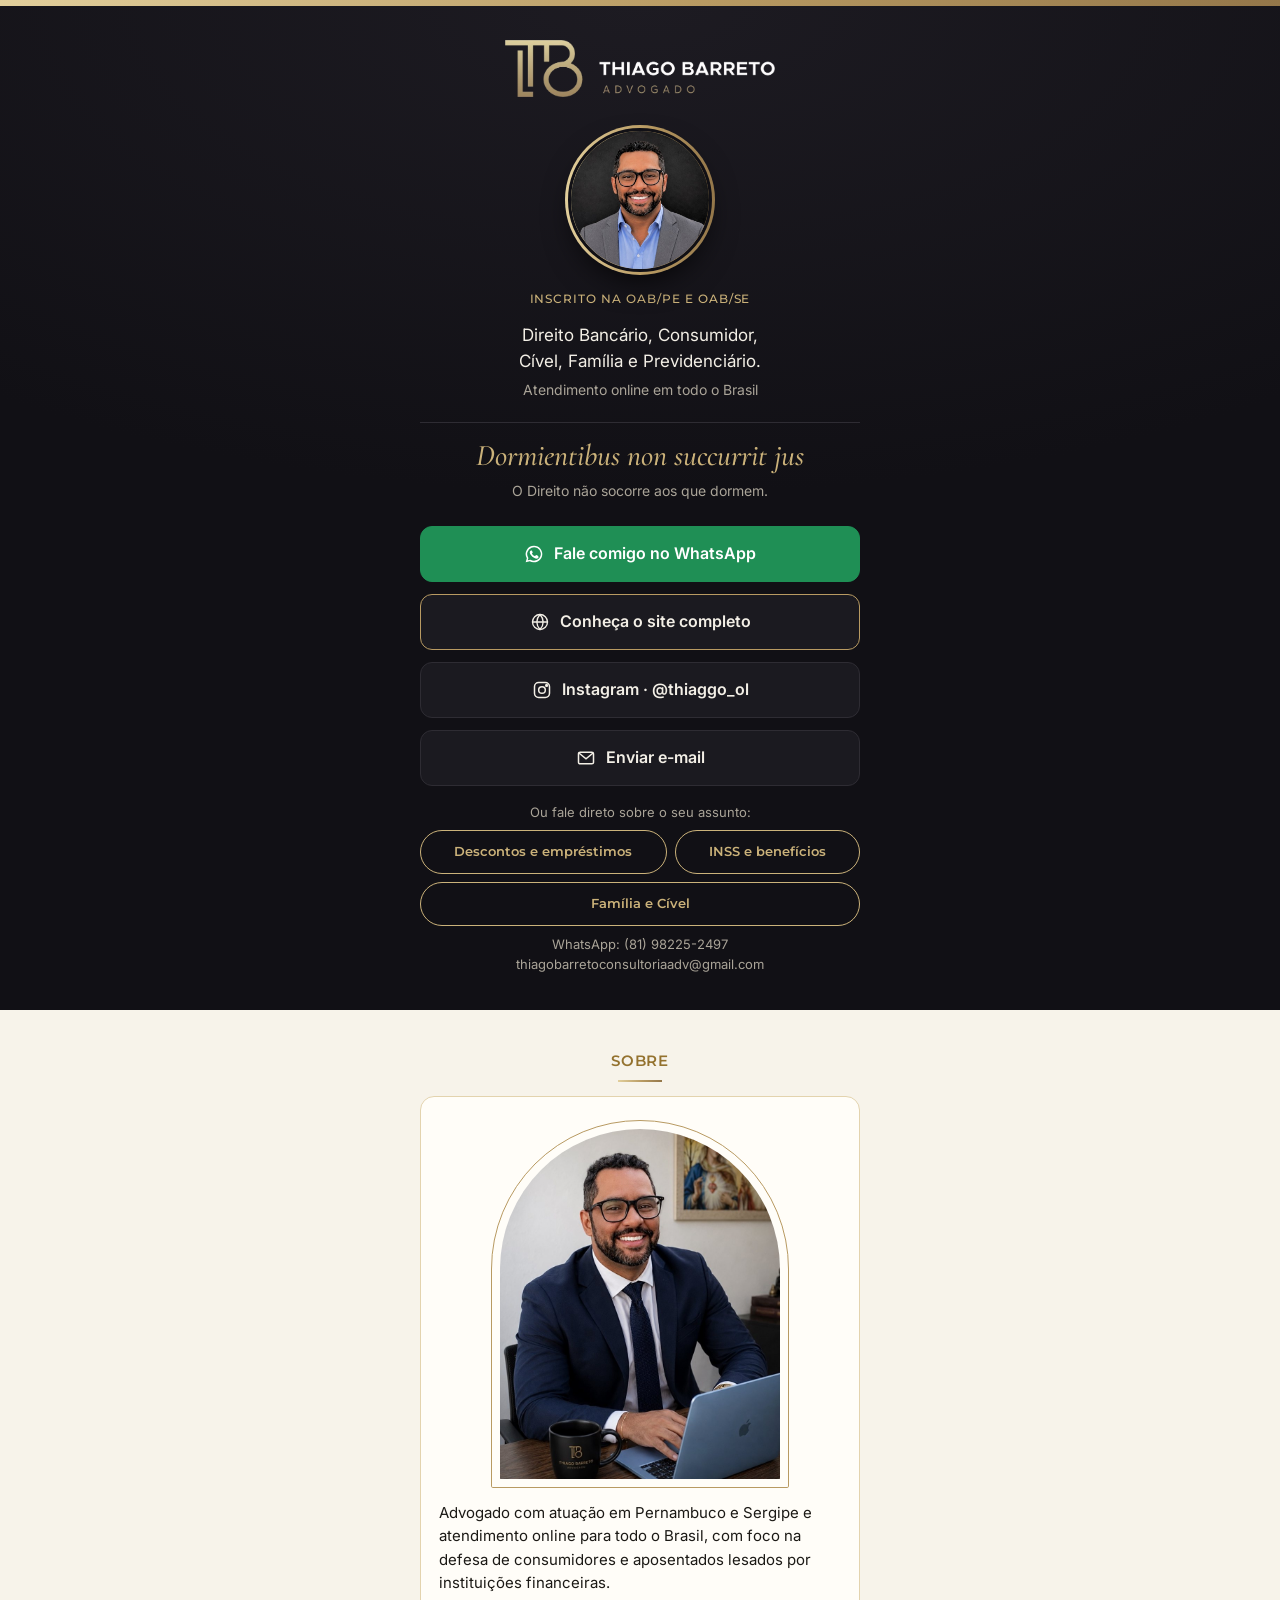
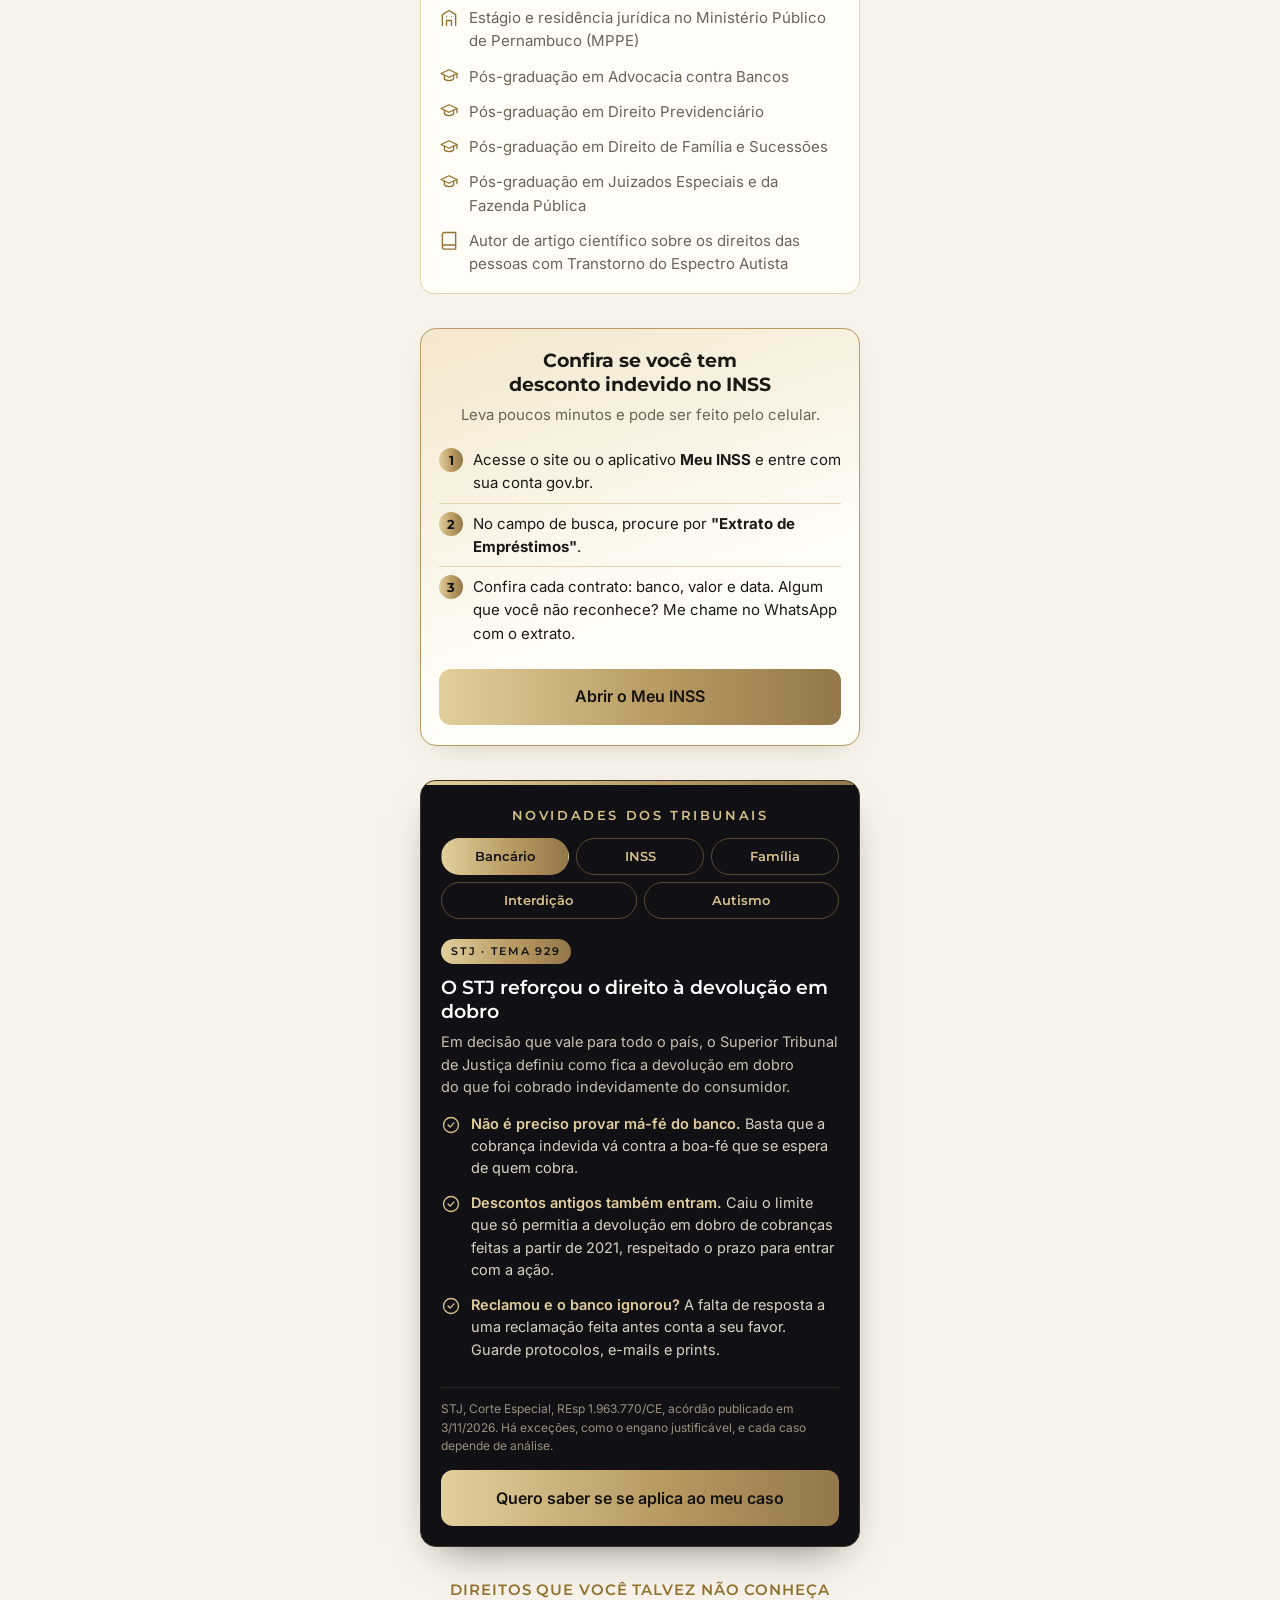
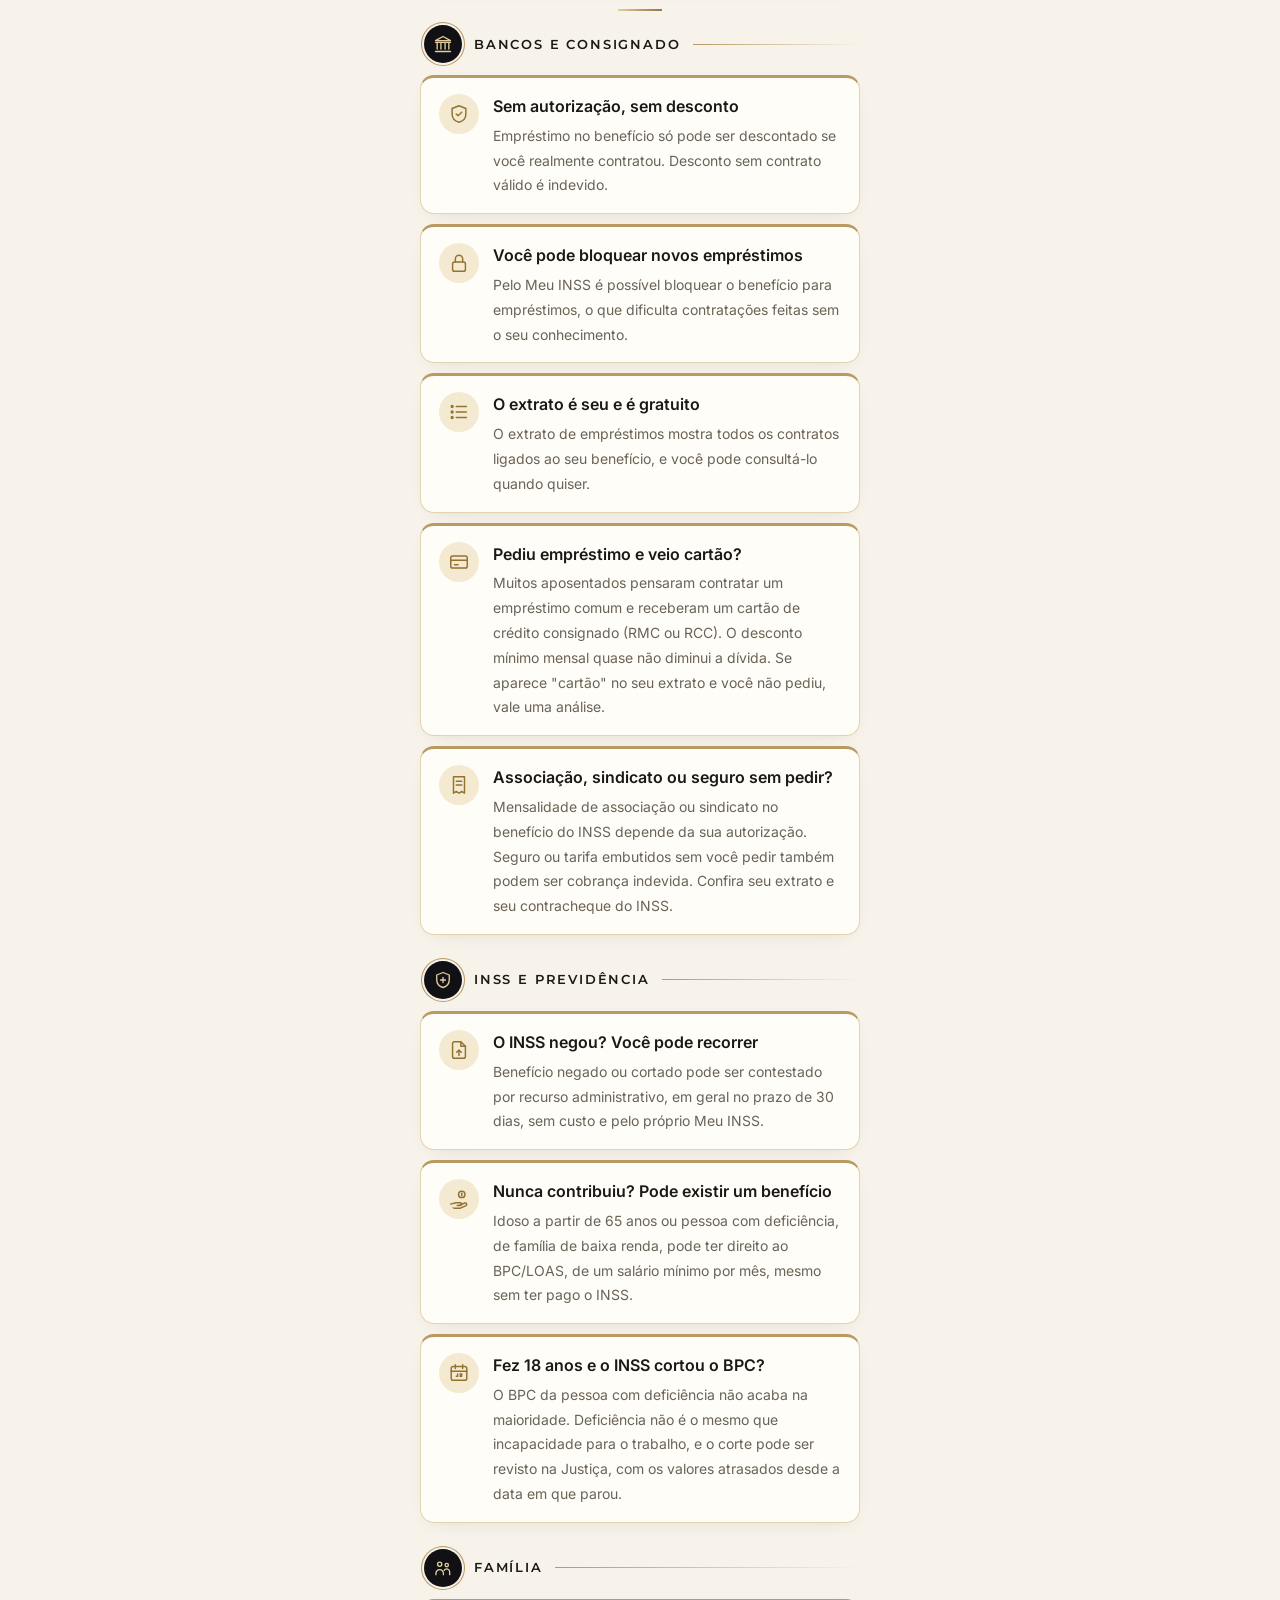
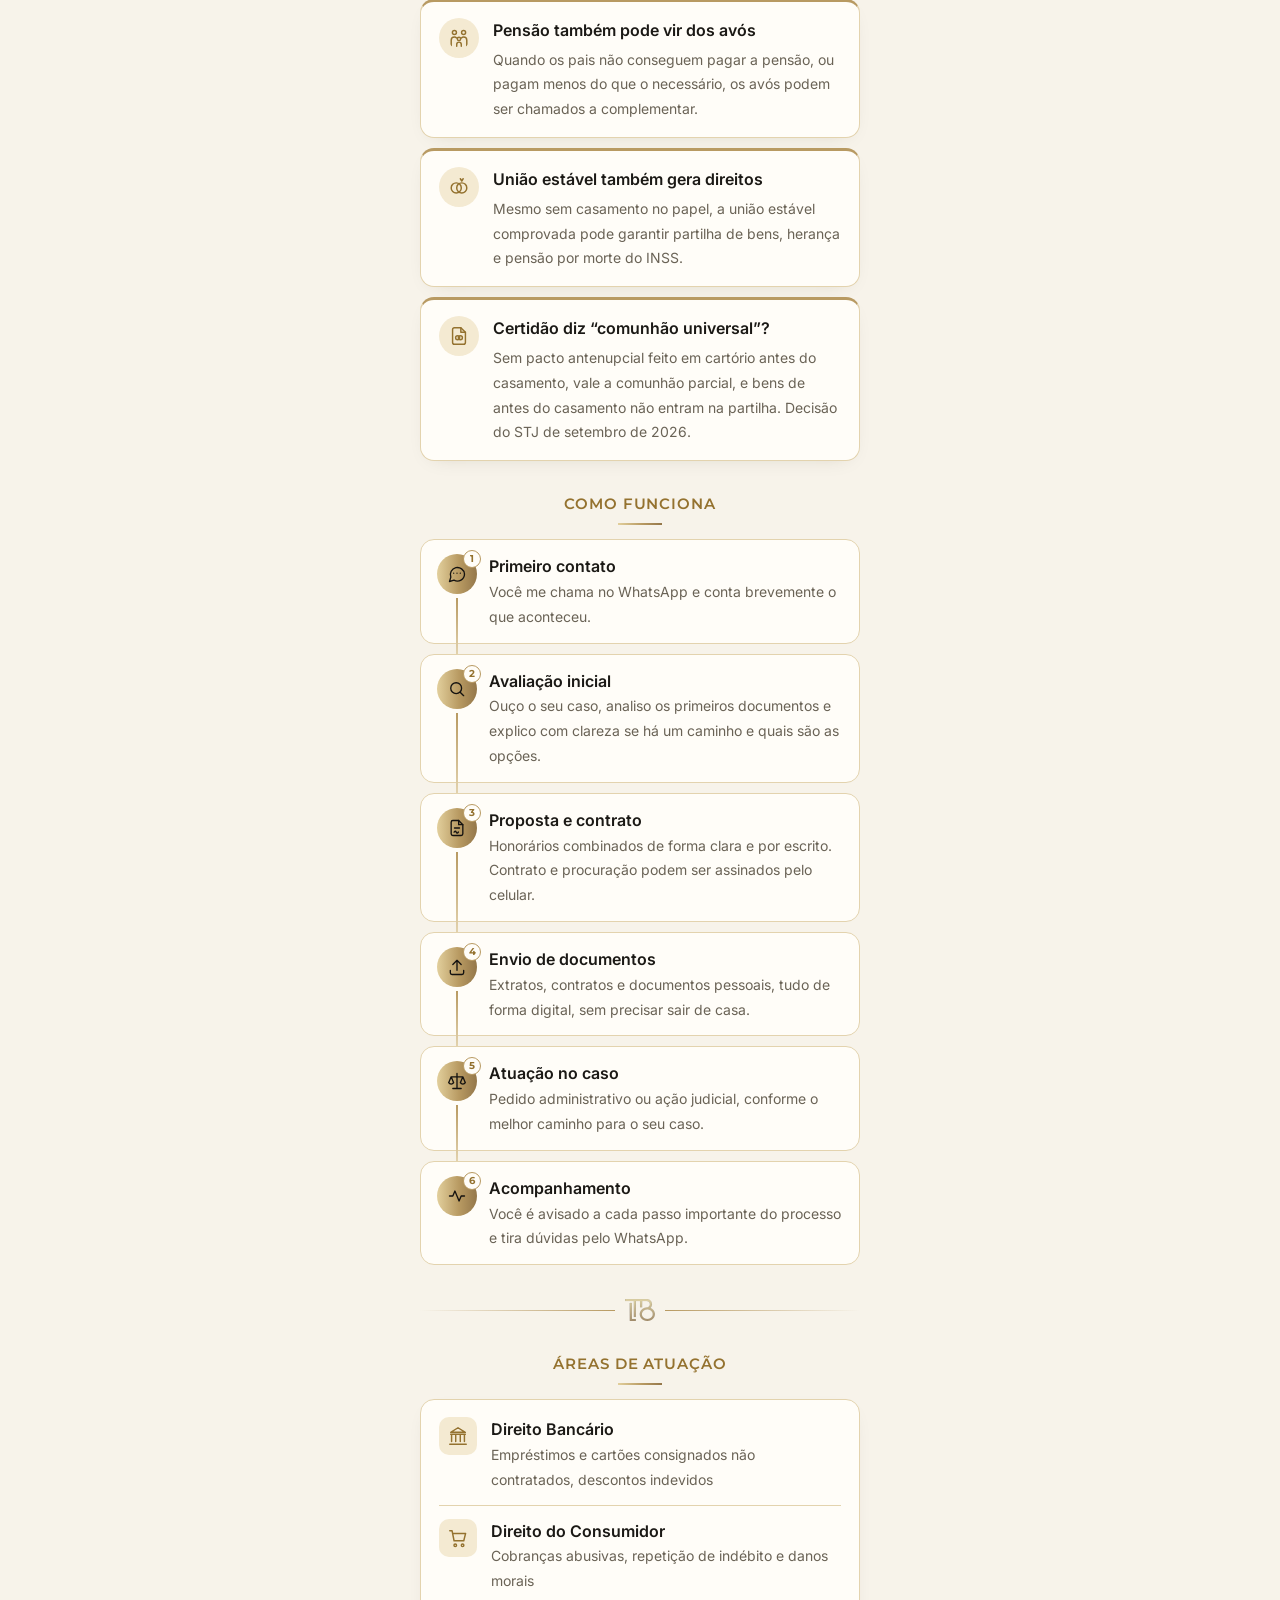
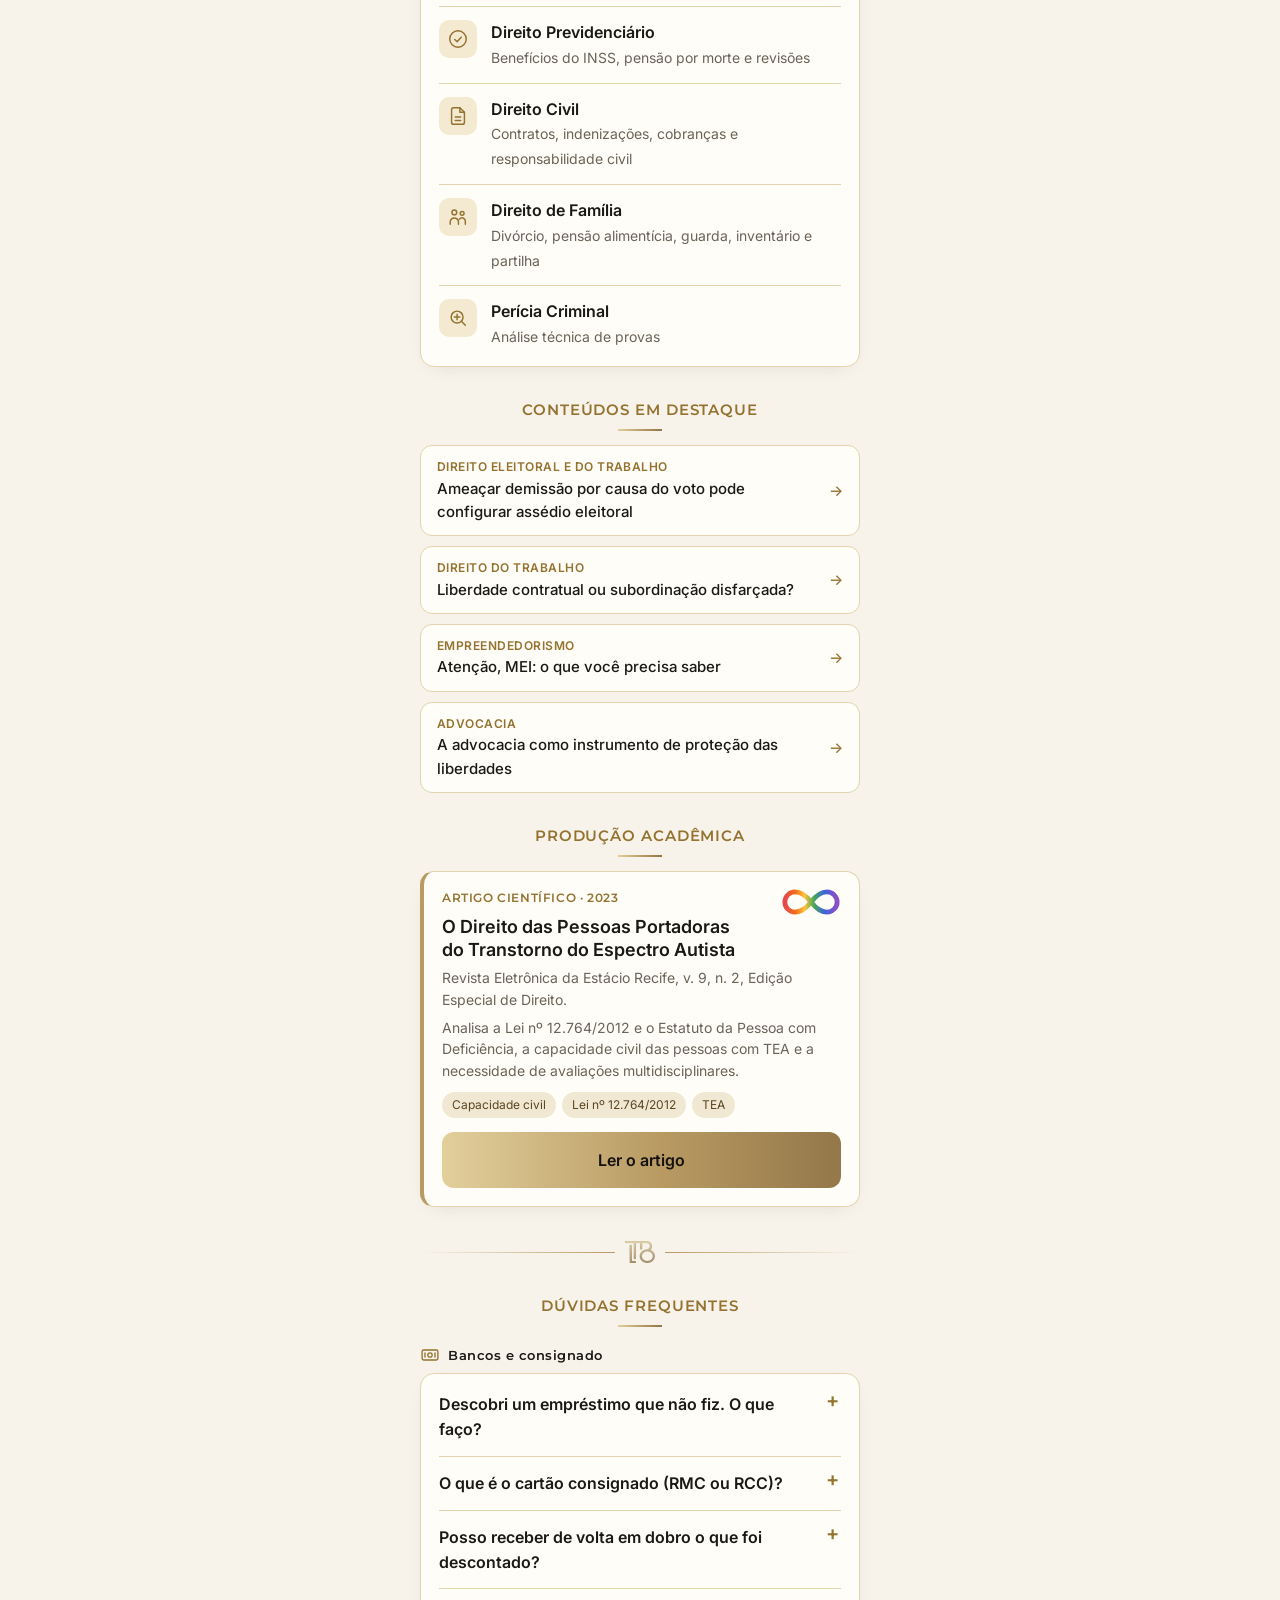
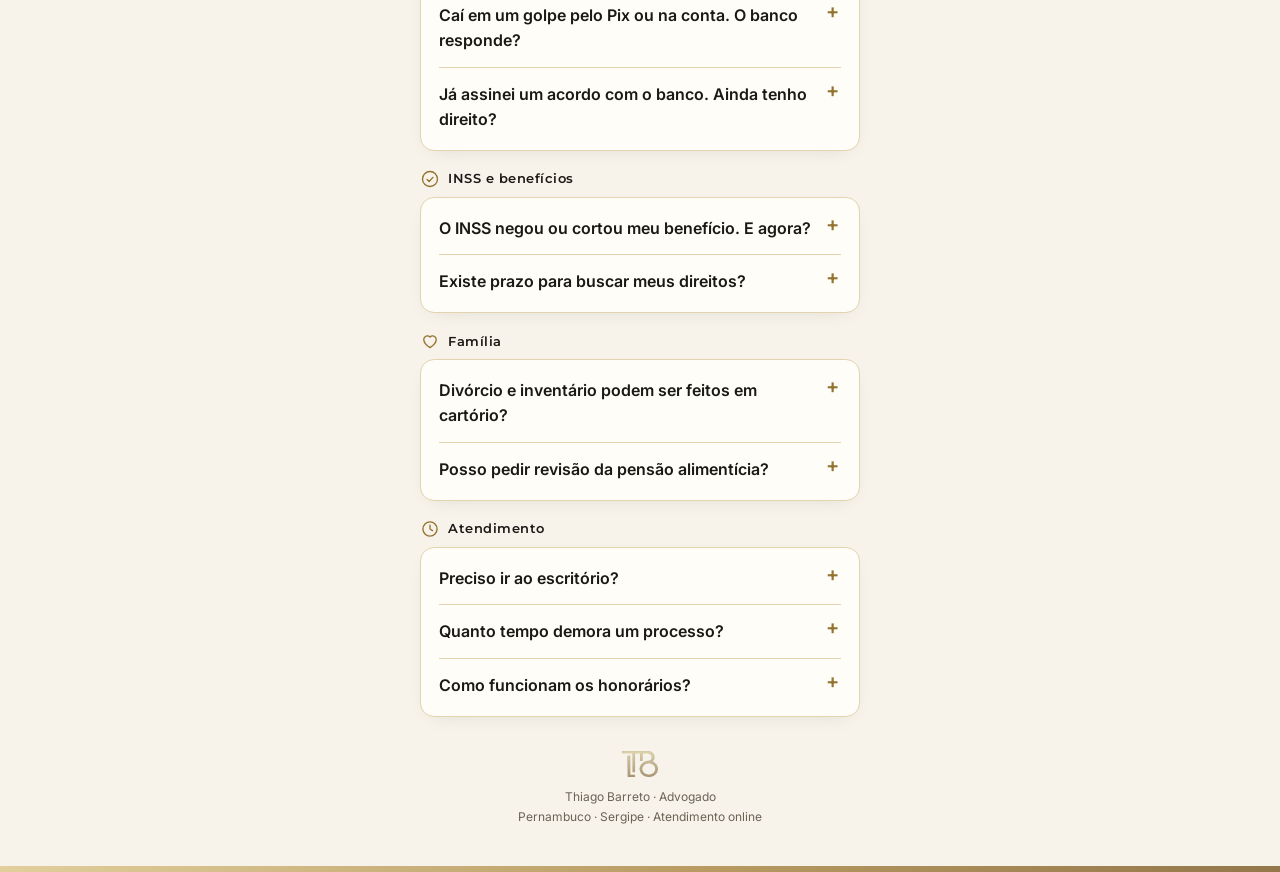
==== commit 88e69742: "Cartão: comunhão universal sem pacto antenupcial (STJ) Co-Authored-By: Claude Opus 5.5 <noreply@anth" ====
--- a/index.html
+++ b/index.html
@@ -3,96 +3,435 @@
 <head>
 <meta charset="utf-8">
 <meta name="viewport" content="width=device-width, initial-scale=1">
-<title>Thiago Barreto · Advogado | Bancário, INSS e Família</title>
-<meta name="description" content="Advogado em Pernambuco e Sergipe, com atendimento online em todo o Brasil. Empréstimos consignados indevidos, INSS, BPC, pensão alimentícia, divórcio e direito civil.">
-<link rel="canonical" href="https://thiagobarretoadvogado.netlify.app/">
+<title>Thiago Barreto · Advogado</title>
+<meta name="description" content="Advogado com atuação em Direito Bancário, Consumidor, Cível, Família e Previdenciário. Atendimento online em todo o Brasil.">
 <meta name="theme-color" content="#111015">
 <link rel="icon" type="image/png" href="img/icon.png">
 <link rel="apple-touch-icon" href="img/icon.png">
 <meta property="og:type" content="website">
 <meta property="og:locale" content="pt_BR">
+<meta property="og:url" content="https://thiagobarretoadv.netlify.app/">
+<meta property="og:title" content="Thiago Barreto | Advogado">
+<meta property="og:description" content="Bancário • Consumidor • Cível • Família • INSS. Atendimento online em todo o Brasil. Fale comigo pelo WhatsApp.">
+<meta property="og:image" content="https://thiagobarretoadv.netlify.app/img/og.jpg?v=3">
+<meta property="og:image:secure_url" content="https://thiagobarretoadv.netlify.app/img/og.jpg?v=3">
+<meta property="og:image:type" content="image/jpeg">
+<meta property="og:image:alt" content="Thiago Barreto, advogado: logo TB, retrato e o lema Dormientibus non succurrit jus">
 <meta property="og:site_name" content="Thiago Barreto · Advogado">
-<meta property="og:url" content="https://thiagobarretoadvogado.netlify.app/">
-<meta property="og:title" content="Thiago Barreto · Advogado | Bancário, INSS e Família">
-<meta property="og:description" content="Advogado em Pernambuco e Sergipe, com atendimento online em todo o Brasil. Empréstimos consignados indevidos, INSS, BPC, pensão alimentícia, divórcio e direito civil.">
-<meta property="og:image" content="https://thiagobarretoadvogado.netlify.app/img/og.jpg">
-<meta property="og:image:type" content="image/jpeg">
 <meta property="og:image:width" content="1200">
 <meta property="og:image:height" content="630">
 <meta name="twitter:card" content="summary_large_image">
+<meta name="twitter:image" content="https://thiagobarretoadv.netlify.app/img/og.jpg?v=3">
 <link rel="preconnect" href="https://fonts.googleapis.com">
-<link rel="preconnect" href="https://fonts.gstatic.com" crossorigin>
 <link rel="stylesheet" href="https://fonts.googleapis.com/css2?family=Cormorant+Garamond:ital,wght@1,500&family=Montserrat:wght@500;600;700&family=Inter:wght@400;500;600&display=swap">
-<link rel="stylesheet" href="css/site.css">
-<script type="application/ld+json">{"@context": "https://schema.org", "@type": "Attorney", "name": "Thiago Barreto · Advogado", "url": "https://thiagobarretoadvogado.netlify.app/", "image": "https://thiagobarretoadvogado.netlify.app/img/retrato.jpg", "telephone": "+55-81-98225-2497", "areaServed": ["Pernambuco", "Sergipe", "Brasil"], "sameAs": ["https://www.instagram.com/thiaggo_ol/", "https://thiagobarretoadv.netlify.app"], "knowsAbout": ["Direito Bancário", "Direito do Consumidor", "Direito Previdenciário", "Direito de Família", "Direito Civil"]}</script>
+<style>
+/* VOICE: formal, técnico, sóbrio — papelaria de escritório de advocacia
+   IDEA: o cartão da marca TB: preto profundo, monograma e filete dourado
+   PICTURE: logo TB no topo, foto em moldura dourada logo abaixo
+   COLOUR and TYPE: preto da marca #111015, ouro em degradê da logo, marfim; Montserrat (como a logo) + Inter
+   LAYOUT: coluna única, feita para abrir pelo celular a partir da bio */
+:root{color-scheme:light;--bg:#f7f3ea;--card:#fffdf8;--ink:#1b1915;--soft:#6a6356;
+--gold:#94722f;--gold2:#b89a62;--line:#e3d3ae;--wa:#1f8f55;
+--grad:linear-gradient(90deg,#e2cf9c,#b89a62 55%,#94774a)}
+.hero{color-scheme:dark;--bg:#111015;--card:#1b1a20;--ink:#f3efe6;--soft:#aaa498;--gold:#cbb27a;--line:#2e2c33;
+background:radial-gradient(120% 70% at 50% 0%,#1d1b22,#111015 70%);color:var(--ink)}
+.hero main{padding-bottom:36px}
+.content{padding-top:8px}
+*{box-sizing:border-box;min-width:0}
+body{margin:0;background:var(--bg);color:var(--ink);font:16px/1.55 Inter,system-ui,sans-serif;overflow-x:clip;min-height:100vh}
+.bar{height:6px;background:var(--grad)}
+main{max-width:480px;margin:0 auto;padding:34px 20px 40px;display:flex;flex-direction:column;align-items:center;text-align:center}
+.logo{width:min(270px,78%);height:auto;display:block}
+.sr{position:absolute;width:1px;height:1px;overflow:hidden;clip:rect(0 0 0 0)}
+.photo{width:150px;height:150px;margin-top:28px;border-radius:50%;padding:3px;background:var(--grad);box-shadow:0 14px 34px -14px #000;animation:rise .9s ease-out both}
+.photo img{display:block;width:100%;height:100%;border-radius:50%;object-fit:cover;border:3px solid var(--bg)}
+.oab{font:500 12px/1.4 Montserrat,sans-serif;letter-spacing:.08em;color:var(--gold);margin:16px 0 0}
+.lead{font-size:17px;margin:14px 0 4px;text-wrap:balance}
+.where{font-size:14px;color:var(--soft);margin:0}
+.links{width:100%;display:grid;gap:12px;margin-top:24px}
+.btn{display:flex;align-items:center;justify-content:center;gap:10px;min-height:56px;padding:12px 18px;border-radius:12px;
+text-decoration:none;font-weight:600;font-size:16px;color:var(--ink);background:var(--card);border:1px solid var(--line);transition:transform .15s,border-color .15s}
+.btn:hover{transform:translateY(-1px);border-color:var(--gold)}
+.btn:focus-visible,summary:focus-visible{outline:2px solid var(--gold);outline-offset:3px}
+.btn svg{width:20px;height:20px;flex:none}
+.btn.main{background:var(--wa);border-color:var(--wa);color:#fff}
+.num{font-size:13px;color:var(--soft);margin:8px 0 0}
+section{width:100%;margin-top:34px;text-align:left}
+h2{font:600 15px/1.2 Montserrat,sans-serif;letter-spacing:.06em;color:var(--gold);text-align:center;margin:0 0 14px}
+h2::after{content:"";display:block;width:44px;height:2px;margin:10px auto 0;background:var(--grad)}
+.box{background:var(--card);border:1px solid var(--line);border-radius:14px;padding:4px 18px;box-shadow:0 6px 20px -14px rgba(60,45,15,.25)}
+.areas li{padding:13px 0;border-top:1px solid var(--line)}
+.areas li:first-child{border-top:0}
+ul,ol{list-style:none;margin:0;padding:0}
+.areas b,.steps b{display:block;font-weight:600}
+.areas span,.steps span{font-size:14px;color:var(--soft)}
+.steps{display:grid;gap:10px}
+.steps li{display:grid;grid-template-columns:40px 1fr;gap:12px;align-items:start;background:var(--card);border:1px solid var(--line);border-radius:14px;padding:14px 16px}
+.steps i{font:700 15px/40px Montserrat,sans-serif;font-style:normal;width:40px;height:40px;border-radius:50%;text-align:center;color:#141210;background:var(--grad)}
+details{border-top:1px solid var(--line)}
+details:first-child{border-top:0}
+summary{cursor:pointer;list-style:none;padding:14px 26px 14px 0;font-weight:600;position:relative}
+summary::-webkit-details-marker{display:none}
+summary::after{content:"+";position:absolute;right:2px;top:12px;color:var(--gold);font-size:20px;line-height:1}
+details[open] summary::after{content:"–"}
+details p{margin:0 0 14px;font-size:15px;color:var(--soft)}
+.about{background:var(--card);border:1px solid var(--line);border-radius:14px;padding:18px 18px 6px}
+.about .pic{position:relative;width:min(78%,280px);margin:14px auto 22px}
+.about .pic::before{content:"";position:absolute;inset:-9px;border:1.5px solid var(--gold2);border-radius:999px 999px 12px 12px}
+.about .pic img{position:relative;display:block;width:100%;aspect-ratio:4/5;height:auto;object-fit:cover;object-position:40% 30%;border-radius:999px 999px 6px 6px}
+.about p{margin:0 0 12px;font-size:15px}
+.about li{position:relative;padding:0 0 12px 18px;font-size:15px;color:var(--soft)}
+.about li{padding-left:30px}.about .ic4{position:absolute;left:0;top:.1em;width:20px;height:20px;color:var(--gold)}
+.news{position:relative;background:#111015;color:#ece6d8;border-radius:16px;padding:22px 20px 20px;border:1px solid #3a3226;box-shadow:0 18px 40px -20px rgba(0,0,0,.55);overflow:hidden}
+.news::before{content:"";position:absolute;left:0;right:0;top:0;height:4px;background:var(--grad)}
+.news .tag{display:inline-block;font:600 11px/1 Montserrat,sans-serif;letter-spacing:.16em;color:#111015;background:var(--grad);padding:7px 10px;border-radius:999px}
+.news h3{font:600 19px/1.3 Montserrat,sans-serif;color:#fff;margin:14px 0 6px}
+.news .lead{margin:0 0 14px;font-size:14.5px;color:#c9c1b0}
+.news ul{list-style:none;padding:0;margin:0 0 14px}
+.news li{position:relative;padding:0 0 12px 30px;font-size:14.5px;color:#d9d2c3}
+.news li b{color:#e2cf9c;font-weight:600}
+.news li svg{position:absolute;left:0;top:.15em;width:20px;height:20px;color:#d8c08a}
+.news .src{font-size:12px;color:#9a917f;border-top:1px solid #2e2920;padding-top:12px;margin:0 0 14px}
+.news .btn{margin-top:0}
+.news .nh{font:600 13px/1 Montserrat,sans-serif;letter-spacing:.2em;color:#d8c08a;text-align:center;margin:6px 0 16px}
+.news .nh::after{display:none}
+.tabs{display:flex;flex-wrap:wrap;justify-content:center;gap:7px;margin-bottom:18px}
+.tabs button{flex:1 1 30%}
+.tabs button{font:600 13px/1 Montserrat,sans-serif;padding:11px 4px;border-radius:999px;border:1px solid #5a4b31;background:transparent;color:#d8c08a;cursor:pointer}
+.tabs button[aria-selected="true"]{background:var(--grad);color:#111015;border-color:transparent}
+.news .np{display:none}.news .np.on{display:block}
+.news .np h3{margin-top:12px}
+.nojs .news .np{display:block;margin-bottom:26px}
+.check{border:1px solid var(--gold2);border-radius:16px;padding:20px 18px;background:linear-gradient(160deg,#f3e7cc,var(--card) 65%);box-shadow:0 10px 30px -18px rgba(80,60,20,.35)}
+.check h3{font:700 19px/1.25 Montserrat,sans-serif;margin:0 0 6px;text-align:center;text-wrap:balance}
+.check>p{margin:0 0 14px;text-align:center;font-size:15px;color:var(--soft)}
+.check ol{counter-reset:c;margin:0 0 16px}
+.check ol li{counter-increment:c;position:relative;padding:8px 0 8px 34px;font-size:15px;border-top:1px solid var(--line)}
+.check ol li:first-child{border-top:0}
+.check ol li::before{content:counter(c);position:absolute;left:0;top:8px;width:24px;height:24px;border-radius:50%;background:var(--grad);color:#141210;font:700 13px/24px Montserrat,sans-serif;text-align:center}
+.btn.gold{background:var(--grad);border:0;color:#141210}
+.posts{display:grid;gap:10px}
+.posts a{display:flex;justify-content:space-between;align-items:center;gap:12px;min-height:56px;padding:12px 16px;border-radius:12px;background:var(--card);border:1px solid var(--line);color:var(--ink);text-decoration:none;font-weight:500;font-size:15px}
+.posts a:hover{border-color:var(--gold)}
+.posts a::after{content:"→";color:var(--gold);flex:none}
+.posts small{display:block;font-size:12px;color:var(--gold);font-weight:600;letter-spacing:.04em}
+.maxim{margin:22px 0 0;margin-inline:0;padding:16px 8px 0;border-top:1px solid var(--line);width:100%}
+.maxim q{display:block;font:italic 500 clamp(24px,6.4vw,30px)/1.15 "Cormorant Garamond",Georgia,serif;color:var(--gold);quotes:none;text-wrap:balance}
+.maxim span{display:block;margin-top:6px;font-size:14px;color:var(--soft)}
+.paper{display:block;background:var(--card);border:1px solid var(--line);border-left:4px solid var(--gold2);border-radius:14px;padding:18px;box-shadow:0 6px 20px -14px rgba(60,45,15,.25)}
+.paper small{display:block;font:600 12px/1.4 Montserrat,sans-serif;letter-spacing:.05em;color:var(--gold)}
+.paper h3{font:600 18px/1.3 Inter,sans-serif;margin:8px 0 6px;text-wrap:balance}
+.paper p{margin:0 0 6px;font-size:14px;color:var(--soft)}
+.paper .tags{margin:10px 0 14px;display:flex;flex-wrap:wrap;gap:6px}
+.paper .tags span{font-size:12px;padding:4px 10px;border-radius:99px;background:#f1e8d4;color:#5a4620}
+.faqh{font:600 13px/1.3 Montserrat,sans-serif;letter-spacing:.04em;color:var(--ink);margin:18px 0 8px;display:flex;align-items:center;gap:8px}
+.faqh .ic3{width:20px;height:20px;color:var(--gold);flex:none}
+.orn{display:flex;align-items:center;gap:10px;width:100%;margin:34px 0 0;color:var(--gold2)}
+.orn::before,.orn::after{content:"";flex:1;height:1px;background:linear-gradient(90deg,transparent,var(--gold2))}
+.orn::after{background:linear-gradient(90deg,var(--gold2),transparent)}
+.orn img{width:30px;height:auto;opacity:.9}
+.pick{font-size:13px;color:var(--soft);margin:16px 0 8px}
+.chips{display:flex;flex-wrap:wrap;justify-content:center;gap:8px;width:100%}
+.chips a{flex:1 1 auto;min-height:44px;display:flex;align-items:center;justify-content:center;padding:8px 14px;border-radius:99px;border:1px solid var(--gold);color:var(--gold);text-decoration:none;font:600 13px/1.2 Montserrat,sans-serif;transition:background .15s,color .15s}
+.chips a:hover,.chips a:focus-visible{background:var(--gold);color:#141210;outline:none}
+.rh{display:flex;align-items:center;gap:12px;padding-left:4px;font:600 13px/1 Montserrat,sans-serif;letter-spacing:.14em;text-transform:uppercase;color:var(--ink);margin:26px 0 12px}
+.rgroups>.rh:first-child{margin-top:4px}
+.rh i{flex:none;width:38px;height:38px;border-radius:50%;background:#111015;display:flex;align-items:center;justify-content:center;box-shadow:0 0 0 2px var(--bg),0 0 0 3px var(--gold2)}
+.rh i svg{width:20px;height:20px;color:#e2cf9c}
+.rh::after{content:"";flex:1;height:1px;background:linear-gradient(90deg,var(--gold2),transparent)}
+.rights{display:grid;gap:10px}
+.rights div{background:var(--card);border:1px solid var(--line);border-top:3px solid var(--gold2);border-radius:14px;padding:16px 18px;box-shadow:0 6px 20px -14px rgba(60,45,15,.25)}
+.rights b{display:block;font-weight:600;margin-bottom:4px}
+.rights span{font-size:14px;color:var(--soft)}
+.fab{position:fixed;right:18px;bottom:calc(18px + env(safe-area-inset-bottom));width:58px;height:58px;border-radius:50%;display:grid;place-items:center;background:#1f8f55;color:#fff;box-shadow:0 10px 24px -8px rgba(0,0,0,.45),0 0 0 3px #cbb27a;opacity:0;transform:translateY(14px) scale(.9);pointer-events:none;transition:opacity .25s,transform .25s;z-index:10}
+.fab.on{opacity:1;transform:none;pointer-events:auto}
+.fab svg{width:28px;height:28px}
+.ic{width:24px;height:24px;flex:none;color:var(--gold);margin-top:2px}
+.ir{display:flex;gap:14px;align-items:flex-start}
+.ir p{margin:0}.ir p b{display:block;font-weight:600;margin-bottom:4px}.ir p span{font-size:14px;color:var(--soft)}
+.areas .ir .ic{width:38px;height:38px;padding:8px;border-radius:10px;background:#f4ead2;margin-top:0}
+.rights .ir .ic{width:40px;height:40px;padding:9px;border-radius:50%;background:#f4ead2;margin-top:0}
+.steps li{position:relative}
+.steps li:not(:last-child)::after{content:"";position:absolute;left:35px;top:58px;bottom:-12px;width:2px;background:linear-gradient(var(--gold2),var(--line));z-index:1}
+.steps i{position:relative}.steps i .ic2{width:20px;height:20px;margin:10px;color:#141210}
+.steps i em{position:absolute;right:-4px;top:-4px;width:18px;height:18px;border-radius:50%;background:var(--card);border:1px solid var(--gold2);font:700 10px/16px Montserrat,sans-serif;font-style:normal;color:var(--gold)}
+.paper{position:relative}.paper .inf{position:absolute;right:16px;top:14px;width:64px;height:32px}
+.paper small{padding-right:72px}
+footer{margin-top:34px;font-size:12px;color:var(--soft);line-height:1.6}
+@keyframes rise{from{opacity:0;transform:translateY(8px)}to{opacity:1;transform:none}}
+@media(prefers-reduced-motion:reduce){.fab{transition:none}.photo{animation:none}.btn{transition:none}}
+</style>
 </head>
 <body>
-<a class="skip" href="#conteudo">Pular para o conteúdo</a>
+<div class="hero">
 <div class="bar"></div>
-<header class="top"><div class="wrap">
-  <a class="brand" href="index.html"><img src="img/logo.png" alt="TB · Thiago Barreto Advogado" width="769" height="163"></a>
-  <nav class="nav desk" aria-label="Principal"><a href="index.html" aria-current="page">Início</a><a href="sobre.html">Sobre</a><a href="areas.html">Áreas</a><a href="novidades.html">Novidades</a><a href="contato.html">Contato</a><a class="cta" href="https://wa.me/5581982252497?text=Ol%C3%A1%2C%20Dr.%20Thiago%21%20Vim%20pelo%20site%20e%20gostaria%20de%20uma%20orienta%C3%A7%C3%A3o." target="_blank" rel="noopener">Fale comigo</a></nav>
-  <details class="menu"><summary>Menu</summary><nav class="nav" aria-label="Principal no celular"><a href="index.html" aria-current="page">Início</a><a href="sobre.html">Sobre</a><a href="areas.html">Áreas</a><a href="novidades.html">Novidades</a><a href="contato.html">Contato</a><a class="cta" href="https://wa.me/5581982252497?text=Ol%C3%A1%2C%20Dr.%20Thiago%21%20Vim%20pelo%20site%20e%20gostaria%20de%20uma%20orienta%C3%A7%C3%A3o." target="_blank" rel="noopener">Fale comigo</a></nav></details>
-</div></header>
-<main id="conteudo">
-<section class="hero"><div class="wrap">
-  <div>
-    <span class="eyebrow">ADVOCACIA EM PERNAMBUCO, SERGIPE E ONLINE</span>
-    <h1>Seus direitos contra bancos, o INSS e nas <em>questões de família</em>.</h1>
-    <p class="sub">Atendimento próximo, linguagem clara e acompanhamento de perto, do primeiro contato até o fim do processo.</p>
-    <div class="btns"><a class="btn wa" href="https://wa.me/5581982252497?text=Ol%C3%A1%2C%20Dr.%20Thiago%21%20Vim%20pelo%20site%20e%20gostaria%20de%20uma%20orienta%C3%A7%C3%A3o." target="_blank" rel="noopener"><svg viewBox="0 0 24 24" fill="currentColor" aria-hidden="true"><path d="M12 2a10 10 0 0 0-8.6 15.1L2 22l5-1.3A10 10 0 1 0 12 2Zm0 18.2a8.2 8.2 0 0 1-4.2-1.2l-.3-.2-3 .8.8-2.9-.2-.3A8.2 8.2 0 1 1 12 20.2Zm4.5-6.1c-.2-.1-1.5-.7-1.7-.8-.2-.1-.4-.1-.6.1l-.8 1c-.1.2-.3.2-.5.1a6.7 6.7 0 0 1-3.3-2.9c-.2-.4.2-.4.7-1.3.1-.2 0-.3 0-.4l-.8-1.8c-.2-.5-.4-.4-.6-.4h-.5a1 1 0 0 0-.7.3 3 3 0 0 0-.9 2.2 5.2 5.2 0 0 0 1.1 2.8 12 12 0 0 0 4.6 4c1.7.7 2.4.8 3.2.7.5-.1 1.5-.6 1.7-1.2.2-.6.2-1.1.2-1.2-.1-.1-.3-.2-.5-.3Z"/></svg>Falar no WhatsApp</a><a class="btn ghost" href="areas.html">Ver áreas de atuação</a></div>
-    <p class="lat">Dormientibus non succurrit jus</p><p class="latpt">O Direito não socorre aos que dormem.</p>
+<main>
+  <h1 class="sr">Thiago Barreto, Advogado</h1>
+  <img class="logo" src="img/logo.png" alt="TB · Thiago Barreto Advogado" width="769" height="163">
+
+  <div class="photo"><img src="img/foto.jpg?v=2" alt="Thiago Barreto, advogado" width="520" height="520"></div>
+
+  <p class="oab">INSCRITO NA OAB/PE E OAB/SE</p>
+  <p class="lead">Direito Bancário, Consumidor, Cível, Família e Previdenciário.</p>
+  <p class="where">Atendimento online em todo o Brasil</p>
+  <blockquote class="maxim" lang="la"><q>Dormientibus non succurrit jus</q><span lang="pt-BR">O Direito não socorre aos que dormem.</span></blockquote>
+
+  <nav class="links" aria-label="Contatos">
+    <a class="btn main" href="https://wa.me/5581982252497?text=Ol%C3%A1%2C%20Dr.%20Thiago!%20Vim%20pelo%20Instagram%20e%20gostaria%20de%20uma%20orienta%C3%A7%C3%A3o." target="_blank" rel="noopener">
+      <svg viewBox="0 0 24 24" fill="currentColor" aria-hidden="true"><path d="M12 2a10 10 0 0 0-8.6 15.1L2 22l5-1.3A10 10 0 1 0 12 2Zm0 18.2a8.2 8.2 0 0 1-4.2-1.2l-.3-.2-3 .8.8-2.9-.2-.3A8.2 8.2 0 1 1 12 20.2Zm4.5-6.1c-.2-.1-1.5-.7-1.7-.8-.2-.1-.4-.1-.6.1l-.8 1c-.1.2-.3.2-.5.1a6.7 6.7 0 0 1-3.3-2.9c-.2-.4.3-.4.8-1.3.1-.2 0-.3 0-.4l-.8-1.8c-.2-.5-.4-.4-.6-.4h-.5a1 1 0 0 0-.7.3 3 3 0 0 0-.9 2.2 5.2 5.2 0 0 0 1.1 2.7 11.8 11.8 0 0 0 4.5 4c1.7.7 2.3.8 3.2.6.5-.1 1.5-.6 1.7-1.2.2-.6.2-1.1.1-1.2l-.5-.2Z"/></svg>
+      Fale comigo no WhatsApp
+    </a>
+    <a class="btn" href="https://thiagobarretoadvogado.netlify.app/" target="_blank" rel="noopener" style="border-color:var(--gold2)">
+      <svg viewBox="0 0 24 24" fill="none" stroke="currentColor" stroke-width="1.6" stroke-linecap="round" stroke-linejoin="round" aria-hidden="true"><circle cx="12" cy="12" r="9"/><path d="M3 12h18M12 3c2.5 2.7 3.8 5.7 3.8 9s-1.3 6.3-3.8 9c-2.5-2.7-3.8-5.7-3.8-9S9.5 5.7 12 3Z"/></svg>
+      Conheça o site completo
+    </a>
+    <a class="btn" href="https://www.instagram.com/thiaggo_ol/" target="_blank" rel="noopener">
+      <svg viewBox="0 0 24 24" fill="none" stroke="currentColor" stroke-width="1.8" aria-hidden="true"><rect x="3" y="3" width="18" height="18" rx="5"/><circle cx="12" cy="12" r="4"/><circle cx="17.5" cy="6.5" r="1" fill="currentColor"/></svg>
+      Instagram · @thiaggo_ol
+    </a>
+    <a class="btn" href="mailto:thiagobarretoconsultoriaadv@gmail.com">
+      <svg viewBox="0 0 24 24" fill="none" stroke="currentColor" stroke-width="1.8" aria-hidden="true"><rect x="3" y="5" width="18" height="14" rx="2"/><path d="m3.5 6 8.5 7 8.5-7"/></svg>
+      Enviar e-mail
+    </a>
+  </nav>
+  <p class="pick">Ou fale direto sobre o seu assunto:</p>
+  <div class="chips">
+    <a href="https://wa.me/5581982252497?text=Ol%C3%A1%2C%20Dr.%20Thiago%21%20Vim%20pelo%20Instagram.%20Tenho%20um%20desconto%20ou%20empr%C3%A9stimo%20que%20n%C3%A3o%20reconhe%C3%A7o%20e%20gostaria%20de%20uma%20an%C3%A1lise." target="_blank" rel="noopener">Descontos e empréstimos</a>
+    <a href="https://wa.me/5581982252497?text=Ol%C3%A1%2C%20Dr.%20Thiago%21%20Vim%20pelo%20Instagram.%20Preciso%20de%20orienta%C3%A7%C3%A3o%20sobre%20um%20benef%C3%ADcio%20do%20INSS." target="_blank" rel="noopener">INSS e benefícios</a>
+    <a href="https://wa.me/5581982252497?text=Ol%C3%A1%2C%20Dr.%20Thiago%21%20Vim%20pelo%20Instagram.%20Gostaria%20de%20orienta%C3%A7%C3%A3o%20em%20uma%20quest%C3%A3o%20de%20fam%C3%ADlia%20ou%20c%C3%ADvel." target="_blank" rel="noopener">Família e Cível</a>
   </div>
-  <div class="arch"><img src="img/hero.jpg" alt="Retrato de Thiago Barreto, advogado" width="900" height="1125" style="object-position:50% 20%"><div class="seal"><img src="img/mono.png" alt=""></div></div>
-</div></section>
-<section class="trust"><div class="wrap"><ul><li><svg viewBox="0 0 24 24" fill="none" stroke="currentColor" stroke-width="1.6" stroke-linecap="round" stroke-linejoin="round" aria-hidden="true"><path d="M12 3 4.5 6v6c0 4.5 3.2 7.8 7.5 9 4.3-1.2 7.5-4.5 7.5-9V6L12 3Z"/><path d="m9 12 2 2 4-4"/></svg><span><b>OAB/PE e OAB/SE</b>Inscrito nas duas seccionais</span></li><li><svg viewBox="0 0 24 24" fill="none" stroke="currentColor" stroke-width="1.6" stroke-linecap="round" stroke-linejoin="round" aria-hidden="true"><circle cx="12" cy="12" r="9"/><path d="M3 12h18M12 3c2.5 2.7 3.8 5.7 3.8 9s-1.3 6.3-3.8 9c-2.5-2.7-3.8-5.7-3.8-9S9.5 5.7 12 3Z"/></svg><span><b>Atendimento online</b>Para clientes de todo o Brasil</span></li><li><svg viewBox="0 0 24 24" fill="none" stroke="currentColor" stroke-width="1.6" stroke-linecap="round" stroke-linejoin="round" aria-hidden="true"><path d="M4 21V8l8-5 8 5v13"/><path d="M9 21v-6h6v6M9 10h.01M15 10h.01"/></svg><span><b>Experiência no MPPE</b>Estágio e residência jurídica</span></li><li><svg viewBox="0 0 24 24" fill="none" stroke="currentColor" stroke-width="1.6" stroke-linecap="round" stroke-linejoin="round" aria-hidden="true"><path d="M2.5 9 12 4.5 21.5 9 12 13.5 2.5 9Z"/><path d="M6.5 11v4.5c1.5 1.4 3.5 2 5.5 2s4-.6 5.5-2V11M21.5 9v5"/></svg><span><b>Especialização</b>Pós-graduações em Bancário, Previdenciário, Família e Juizados</span></li></ul></div></section>
-
-<section class="sec"><div class="wrap">
-  <div class="head center"><span class="eyebrow">ÁREAS DE ATUAÇÃO</span><h2>Como posso <em>ajudar você</em></h2><div class="rule"></div></div>
-  <div class="grid g4"><a class="card" href="bancario.html"><div class="ic"><svg viewBox="0 0 24 24" fill="none" stroke="currentColor" stroke-width="1.6" stroke-linecap="round" stroke-linejoin="round" aria-hidden="true"><path d="M3 10h18M5 10v8M9.5 10v8M14.5 10v8M19 10v8M3 21h18M12 3 3 8h18L12 3Z"/></svg></div><h3>Bancário e Consumidor</h3><p>Empréstimos e cartões consignados que você não contratou, descontos indevidos, golpes e cobranças abusivas.</p><span class="more">Saiba mais →</span></a><a class="card" href="previdenciario.html"><div class="ic"><svg viewBox="0 0 24 24" fill="none" stroke="currentColor" stroke-width="1.6" stroke-linecap="round" stroke-linejoin="round" aria-hidden="true"><path d="M12 3 4.5 6v6c0 4.5 3.2 7.8 7.5 9 4.3-1.2 7.5-4.5 7.5-9V6L12 3Z"/><path d="M9 12h6M12 9v6"/></svg></div><h3>Previdenciário (INSS)</h3><p>Aposentadorias, pensão por morte, BPC/LOAS, benefícios negados ou cortados e revisões.</p><span class="more">Saiba mais →</span></a><a class="card" href="familia.html"><div class="ic"><svg viewBox="0 0 24 24" fill="none" stroke="currentColor" stroke-width="1.6" stroke-linecap="round" stroke-linejoin="round" aria-hidden="true"><circle cx="8" cy="7.5" r="2.5"/><circle cx="16.5" cy="8.5" r="2"/><path d="M3.5 20v-1.5A4.5 4.5 0 0 1 8 14a4.5 4.5 0 0 1 4.5 4.5V20M13.5 14.8a3.5 3.5 0 0 1 6.5 1.8V20"/></svg></div><h3>Família e Sucessões</h3><p>Divórcio, pensão alimentícia, guarda, união estável, inventário, interdição e curatela.</p><span class="more">Saiba mais →</span></a><a class="card" href="civel.html"><div class="ic"><svg viewBox="0 0 24 24" fill="none" stroke="currentColor" stroke-width="1.6" stroke-linecap="round" stroke-linejoin="round" aria-hidden="true"><path d="M12 3v18M7 21h10M5 7h14M5 7l-3 6a3 3 0 0 0 6 0L5 7ZM19 7l-3 6a3 3 0 0 0 6 0l-3-6Z"/></svg></div><h3>Cível e Saúde</h3><p>Contratos, indenizações, cobranças, planos de saúde e direitos das pessoas com TEA.</p><span class="more">Saiba mais →</span></a></div>
-</div></section>
-
-<section class="sec dark"><div class="wrap">
-  <div class="head center"><span class="eyebrow">NOVIDADES DOS TRIBUNAIS</span><h2>Decisões recentes que <em>podem mudar o seu caso</em></h2><div class="rule"></div></div>
-  <div class="grid g3"><article class="ncard" id="tema-929"><span class="tag">STJ · TEMA 929</span><h3>O STJ reforçou o direito à devolução em dobro</h3><p>Em decisão que vale para todo o país, o Superior Tribunal de Justiça definiu como fica a devolução em dobro do que foi cobrado indevidamente do consumidor.</p><div class="btns" style="margin-top:22px"><a class="btn ghost" href="novidades.html#tema-929">Ler a novidade</a></div></article><article class="ncard" id="tema-1352"><span class="tag">STJ · TEMA 1.352</span><h3>Parou de contribuir? A proteção do INSS pode durar até 3 anos</h3><p>O STJ ampliou, em decisão que vale para todo o país, o tempo em que o trabalhador continua protegido pelo INSS mesmo sem pagar.</p><div class="btns" style="margin-top:22px"><a class="btn ghost" href="novidades.html#tema-1352">Ler a novidade</a></div></article><article class="ncard" id="bpc-18"><span class="tag">TNU · TEMA 385</span><h3>Fez 18 anos e o INSS cortou o BPC?</h3><p>O BPC da pessoa com deficiência não tem limite de idade. Aos 18 anos, o INSS faz uma nova avaliação, e é aí que muitos benefícios são cortados.</p><div class="btns" style="margin-top:22px"><a class="btn ghost" href="novidades.html#bpc-18">Ler a novidade</a></div></article></div>
-  <div class="btns" style="justify-content:center"><a class="btn gold" href="novidades.html">Ver todas as novidades</a></div>
-</div></section>
-
-<section class="sec"><div class="wrap split">
-  <div class="portrait"><img src="img/sobre-rua.jpg" alt="Thiago Barreto, advogado" width="900" height="1125" style="object-position:50% 25%"></div>
-  <div><span class="eyebrow">SOBRE</span><h2>Thiago Barreto, <em>advogado</em></h2><div class="rule"></div>
-    <p style="font-size:18px">Advogado com atuação em Pernambuco e Sergipe e atendimento online para todo o Brasil, com foco na defesa de consumidores e aposentados lesados por instituições financeiras, em benefícios do INSS e em questões de família.</p>
-    <p style="color:var(--soft)">Passou pelo Ministério Público de Pernambuco, tem pós-graduações em Advocacia contra Bancos, Direito Previdenciário, Direito de Família e Sucessões e Juizados Especiais, e é autor de artigo científico sobre os direitos das pessoas com Transtorno do Espectro Autista.</p>
-    <div class="btns"><a class="btn" href="sobre.html">Conheça a trajetória</a></div></div>
-</div></section>
-
-<section class="sec ivory2"><div class="wrap">
-  <div class="head center"><span class="eyebrow">COMO FUNCIONA</span><h2>Do primeiro contato <em>ao fim do processo</em></h2><div class="rule"></div></div>
-  <ol class="steps"><li><div class="ic"><svg viewBox="0 0 24 24" fill="none" stroke="currentColor" stroke-width="1.6" stroke-linecap="round" stroke-linejoin="round" aria-hidden="true"><path d="M21 12a8.5 8.5 0 0 1-12.6 7.4L3 21l1.6-5.2A8.5 8.5 0 1 1 21 12Z"/><path d="M8 11h.01M12 11h.01M16 11h.01"/></svg></div><span class="n">PASSO 01</span><h3>Primeiro contato</h3><p>Você me chama no WhatsApp e conta brevemente o que aconteceu.</p></li><li><div class="ic"><svg viewBox="0 0 24 24" fill="none" stroke="currentColor" stroke-width="1.6" stroke-linecap="round" stroke-linejoin="round" aria-hidden="true"><circle cx="11" cy="11" r="6.5"/><path d="m20 20-4.2-4.2"/></svg></div><span class="n">PASSO 02</span><h3>Avaliação inicial</h3><p>Ouço o seu caso, analiso os primeiros documentos e explico com clareza se há um caminho e quais são as opções.</p></li><li><div class="ic"><svg viewBox="0 0 24 24" fill="none" stroke="currentColor" stroke-width="1.6" stroke-linecap="round" stroke-linejoin="round" aria-hidden="true"><path d="M14 3H7a2 2 0 0 0-2 2v14a2 2 0 0 0 2 2h10a2 2 0 0 0 2-2V8l-5-5Z"/><path d="M14 3v5h5M8.5 17c1.2-1.5 2-1.5 2.6 0s1.5 1.4 2.6-.2M9 12h6"/></svg></div><span class="n">PASSO 03</span><h3>Proposta e contrato</h3><p>Honorários combinados de forma clara e por escrito. Contrato e procuração podem ser assinados pelo celular.</p></li><li><div class="ic"><svg viewBox="0 0 24 24" fill="none" stroke="currentColor" stroke-width="1.6" stroke-linecap="round" stroke-linejoin="round" aria-hidden="true"><path d="M12 16V4M7 9l5-5 5 5M4 20h16"/></svg></div><span class="n">PASSO 04</span><h3>Envio de documentos</h3><p>Extratos, contratos e documentos pessoais, tudo de forma digital, sem precisar sair de casa.</p></li><li><div class="ic"><svg viewBox="0 0 24 24" fill="none" stroke="currentColor" stroke-width="1.6" stroke-linecap="round" stroke-linejoin="round" aria-hidden="true"><path d="M12 3v18M7 21h10M5 7h14M5 7l-3 6a3 3 0 0 0 6 0L5 7ZM19 7l-3 6a3 3 0 0 0 6 0l-3-6Z"/></svg></div><span class="n">PASSO 05</span><h3>Atuação no caso</h3><p>Pedido administrativo ou ação judicial, conforme o melhor caminho para o seu caso.</p></li><li><div class="ic"><svg viewBox="0 0 24 24" fill="none" stroke="currentColor" stroke-width="1.6" stroke-linecap="round" stroke-linejoin="round" aria-hidden="true"><path d="M3 12h4l2.5-6 5 12L17 12h4"/></svg></div><span class="n">PASSO 06</span><h3>Acompanhamento</h3><p>Você é avisado a cada passo importante do processo e tira dúvidas pelo WhatsApp.</p></li></ol>
-</div></section>
-
-<section class="sec"><div class="wrap">
-  <div class="head center"><span class="eyebrow">DÚVIDAS FREQUENTES</span><h2>Perguntas que <em>recebo todos os dias</em></h2><div class="rule"></div></div>
-  <div class="faq"><h3>Bancos e consignado</h3><details><summary>Descobri um empréstimo que não fiz. O que faço?</summary><p>Guarde o extrato onde aparece o desconto e não assine nenhum acordo com o banco antes de uma análise. Com esses documentos é possível verificar o contrato e buscar a suspensão dos descontos e a devolução dos valores.</p></details><details><summary>O que é o cartão consignado (RMC ou RCC)?</summary><p>É um cartão de crédito com desconto direto no benefício. Muitos aposentados o contrataram achando que era um empréstimo comum, e a dívida quase não diminui. Quando faltou informação clara na contratação, é possível questionar o contrato.</p></details><details><summary>Posso receber de volta em dobro o que foi descontado?</summary><p>O Código de Defesa do Consumidor prevê a devolução em dobro do que foi cobrado indevidamente. Em 2026, o STJ firmou no Tema 929 que não é preciso provar a má-fé do banco: basta que a cobrança contrarie a boa-fé. A exceção é o engano justificável, e cada caso é analisado individualmente.</p></details><h3>INSS e benefícios</h3><details><summary>O INSS negou ou cortou meu benefício. E agora?</summary><p>É possível recorrer, tanto no próprio INSS quanto na Justiça. A carta de indeferimento e o extrato do benefício são o ponto de partida.</p></details><details><summary>Existe prazo para buscar meus direitos?</summary><p>Sim. A lei fixa prazos para cada tipo de ação e, depois que eles passam, o direito pode se perder. Por isso, quanto antes o caso for analisado, melhor.</p></details><h3>Atendimento</h3><details><summary>Preciso ir ao escritório?</summary><p>Não. O atendimento, o envio de documentos e o acompanhamento do processo podem ser feitos de forma online, para clientes de todo o Brasil.</p></details><details><summary>Quanto tempo demora um processo?</summary><p>Depende do tipo de ação e do tribunal. Causas de menor valor costumam tramitar nos Juizados Especiais, que tendem a ser mais rápidos. Você acompanha cada etapa.</p></details><details><summary>Como funcionam os honorários?</summary><p>Depois da análise do caso, você recebe uma proposta clara e por escrito, antes de qualquer contratação.</p></details></div>
-</div></section>
-<section class="cta"><div class="wrap">
-  <span class="eyebrow">ATENDIMENTO ONLINE EM TODO O BRASIL</span>
-  <h2>Tem um desconto, um benefício ou uma questão de família <em>para resolver?</em></h2>
-  <p class="sub" style="margin:16px auto 0">Me conte o seu caso pelo WhatsApp. Eu analiso e explico o caminho com clareza.</p>
-  <div class="btns"><a class="btn wa" href="https://wa.me/5581982252497?text=Ol%C3%A1%2C%20Dr.%20Thiago%21%20Vim%20pelo%20site%20e%20gostaria%20de%20uma%20orienta%C3%A7%C3%A3o." target="_blank" rel="noopener"><svg viewBox="0 0 24 24" fill="currentColor" aria-hidden="true"><path d="M12 2a10 10 0 0 0-8.6 15.1L2 22l5-1.3A10 10 0 1 0 12 2Zm0 18.2a8.2 8.2 0 0 1-4.2-1.2l-.3-.2-3 .8.8-2.9-.2-.3A8.2 8.2 0 1 1 12 20.2Zm4.5-6.1c-.2-.1-1.5-.7-1.7-.8-.2-.1-.4-.1-.6.1l-.8 1c-.1.2-.3.2-.5.1a6.7 6.7 0 0 1-3.3-2.9c-.2-.4.2-.4.7-1.3.1-.2 0-.3 0-.4l-.8-1.8c-.2-.5-.4-.4-.6-.4h-.5a1 1 0 0 0-.7.3 3 3 0 0 0-.9 2.2 5.2 5.2 0 0 0 1.1 2.8 12 12 0 0 0 4.6 4c1.7.7 2.4.8 3.2.7.5-.1 1.5-.6 1.7-1.2.2-.6.2-1.1.2-1.2-.1-.1-.3-.2-.5-.3Z"/></svg>Falar no WhatsApp</a></div>
-</div></section>
+  <p class="num">WhatsApp: (81) 98225-2497<br>thiagobarretoconsultoriaadv@gmail.com</p>
+
 </main>
-<footer><div class="wrap">
-  <div class="cols">
-    <div><img class="logo" src="img/logo.png" alt="TB · Thiago Barreto Advogado" width="769" height="163">
-      <p class="lat" style="font-size:21px">Dormientibus non succurrit jus</p>
-      <p style="margin:6px 0 0;font-size:14px">O Direito não socorre aos que dormem.</p></div>
-    <div><h4>NAVEGUE</h4><a href="index.html">Início</a><a href="sobre.html">Sobre</a><a href="areas.html">Áreas</a><a href="novidades.html">Novidades</a><a href="contato.html">Contato</a></div>
-    <div><h4>CONTATO</h4><a href="https://wa.me/5581982252497?text=Ol%C3%A1%2C%20Dr.%20Thiago%21%20Vim%20pelo%20site%20e%20gostaria%20de%20uma%20orienta%C3%A7%C3%A3o." target="_blank" rel="noopener">WhatsApp (81) 98225-2497</a><a href="https://www.instagram.com/thiaggo_ol/" target="_blank" rel="noopener">Instagram @thiaggo_ol</a><a href="https://thiagobarretoadv.netlify.app" target="_blank" rel="noopener">Página de links</a>
-      <p style="margin:14px 0 0;font-size:14px">Pernambuco · Sergipe<br>Atendimento online em todo o Brasil</p></div>
-  </div>
-  <div class="legal"><span>Thiago Barreto · Advogado · OAB/PE 66.096 · OAB/SE 1.816-A</span><span>Conteúdo informativo. Cada caso depende de análise individual.</span></div>
-</div></footer>
-<a class="fab" href="https://wa.me/5581982252497?text=Ol%C3%A1%2C%20Dr.%20Thiago%21%20Vim%20pelo%20site%20e%20gostaria%20de%20uma%20orienta%C3%A7%C3%A3o." target="_blank" rel="noopener" aria-label="Falar no WhatsApp"><svg viewBox="0 0 24 24" fill="currentColor" aria-hidden="true"><path d="M12 2a10 10 0 0 0-8.6 15.1L2 22l5-1.3A10 10 0 1 0 12 2Zm0 18.2a8.2 8.2 0 0 1-4.2-1.2l-.3-.2-3 .8.8-2.9-.2-.3A8.2 8.2 0 1 1 12 20.2Zm4.5-6.1c-.2-.1-1.5-.7-1.7-.8-.2-.1-.4-.1-.6.1l-.8 1c-.1.2-.3.2-.5.1a6.7 6.7 0 0 1-3.3-2.9c-.2-.4.2-.4.7-1.3.1-.2 0-.3 0-.4l-.8-1.8c-.2-.5-.4-.4-.6-.4h-.5a1 1 0 0 0-.7.3 3 3 0 0 0-.9 2.2 5.2 5.2 0 0 0 1.1 2.8 12 12 0 0 0 4.6 4c1.7.7 2.4.8 3.2.7.5-.1 1.5-.6 1.7-1.2.2-.6.2-1.1.2-1.2-.1-.1-.3-.2-.5-.3Z"/></svg></a>
+</div>
+<main class="content">
+  <section aria-labelledby="t-sobre">
+    <h2 id="t-sobre">SOBRE</h2>
+    <div class="about">
+      <figure class="pic"><img src="img/escritorio.jpg" alt="Thiago Barreto no escritório, trabalhando no notebook" width="800" height="1000" loading="lazy"></figure>
+      <p>Advogado com atuação em Pernambuco e Sergipe e atendimento online para todo o Brasil, com foco na defesa de consumidores e aposentados lesados por instituições financeiras.</p>
+      <ul>
+        <li><svg class="ic4" viewBox="0 0 24 24" fill="none" stroke="currentColor" stroke-width="1.6" stroke-linecap="round" stroke-linejoin="round" aria-hidden="true"><path d="M4 21V8l8-5 8 5v13"/><path d="M9 21v-6h6v6M9 10h.01M15 10h.01"/></svg>Estágio e residência jurídica no Ministério Público de Pernambuco (MPPE)</li>
+        <li><svg class="ic4" viewBox="0 0 24 24" fill="none" stroke="currentColor" stroke-width="1.6" stroke-linecap="round" stroke-linejoin="round" aria-hidden="true"><path d="M2.5 9 12 4.5 21.5 9 12 13.5 2.5 9Z"/><path d="M6.5 11v4.5c1.5 1.4 3.5 2 5.5 2s4-.6 5.5-2V11M21.5 9v5"/></svg>Pós-graduação em Advocacia contra Bancos</li>
+        <li><svg class="ic4" viewBox="0 0 24 24" fill="none" stroke="currentColor" stroke-width="1.6" stroke-linecap="round" stroke-linejoin="round" aria-hidden="true"><path d="M2.5 9 12 4.5 21.5 9 12 13.5 2.5 9Z"/><path d="M6.5 11v4.5c1.5 1.4 3.5 2 5.5 2s4-.6 5.5-2V11M21.5 9v5"/></svg>Pós-graduação em Direito Previdenciário</li>
+        <li><svg class="ic4" viewBox="0 0 24 24" fill="none" stroke="currentColor" stroke-width="1.6" stroke-linecap="round" stroke-linejoin="round" aria-hidden="true"><path d="M2.5 9 12 4.5 21.5 9 12 13.5 2.5 9Z"/><path d="M6.5 11v4.5c1.5 1.4 3.5 2 5.5 2s4-.6 5.5-2V11M21.5 9v5"/></svg>Pós-graduação em Direito de Família e Sucessões</li>
+        <li><svg class="ic4" viewBox="0 0 24 24" fill="none" stroke="currentColor" stroke-width="1.6" stroke-linecap="round" stroke-linejoin="round" aria-hidden="true"><path d="M2.5 9 12 4.5 21.5 9 12 13.5 2.5 9Z"/><path d="M6.5 11v4.5c1.5 1.4 3.5 2 5.5 2s4-.6 5.5-2V11M21.5 9v5"/></svg>Pós-graduação em Juizados Especiais e da Fazenda Pública</li>
+        <li><svg class="ic4" viewBox="0 0 24 24" fill="none" stroke="currentColor" stroke-width="1.6" stroke-linecap="round" stroke-linejoin="round" aria-hidden="true"><path d="M4 5.5A2.5 2.5 0 0 1 6.5 3H20v15H6.5A2.5 2.5 0 0 0 4 20.5v-15Z"/><path d="M4 20.5A2.5 2.5 0 0 0 6.5 23H20v-5"/></svg>Autor de artigo científico sobre os direitos das pessoas com Transtorno do Espectro Autista</li>
+      </ul>
+    </div>
+  </section>
+
+  <section aria-labelledby="t-check">
+    <div class="check">
+      <h3 id="t-check">Confira se você tem desconto indevido no INSS</h3>
+      <p>Leva poucos minutos e pode ser feito pelo celular.</p>
+      <ol>
+        <li>Acesse o site ou o aplicativo <b>Meu INSS</b> e entre com sua conta gov.br.</li>
+        <li>No campo de busca, procure por <b>"Extrato de Empréstimos"</b>.</li>
+        <li>Confira cada contrato: banco, valor e data. Algum que você não reconhece? Me chame no WhatsApp com o extrato.</li>
+      </ol>
+      <a class="btn gold" href="https://meu.inss.gov.br/" target="_blank" rel="noopener">Abrir o Meu INSS</a>
+    </div>
+  </section>
+
+  <section aria-labelledby="t-stj">
+    <div class="news">
+      <h2 class="nh" id="t-stj">NOVIDADES DOS TRIBUNAIS</h2>
+      <div class="tabs" role="tablist">
+        <button role="tab" id="nt1" aria-controls="np1" aria-selected="true">Bancário</button>
+        <button role="tab" id="nt2" aria-controls="np2" aria-selected="false">INSS</button>
+        <button role="tab" id="nt3" aria-controls="np3" aria-selected="false">Família</button>
+        <button role="tab" id="nt4" aria-controls="np4" aria-selected="false">Interdição</button>
+        <button role="tab" id="nt5" aria-controls="np5" aria-selected="false">Autismo</button>
+      </div>
+      <div class="np on" id="np1" role="tabpanel" aria-labelledby="nt1">
+        <span class="tag">STJ · TEMA 929</span>
+        <h3>O STJ reforçou o direito à devolução em dobro</h3>
+        <p class="lead">Em decisão que vale para todo o país, o Superior Tribunal de Justiça definiu como fica a devolução em dobro do que foi cobrado indevidamente do consumidor.</p>
+        <ul>
+          <li><svg viewBox="0 0 24 24" fill="none" stroke="currentColor" stroke-width="1.6" stroke-linecap="round" stroke-linejoin="round" aria-hidden="true"><circle cx="12" cy="12" r="9"/><path d="m8.5 12 2.5 2.5 4.5-5"/></svg><b>Não é preciso provar má-fé do banco.</b> Basta que a cobrança indevida vá contra a boa-fé que se espera de quem cobra.</li>
+          <li><svg viewBox="0 0 24 24" fill="none" stroke="currentColor" stroke-width="1.6" stroke-linecap="round" stroke-linejoin="round" aria-hidden="true"><circle cx="12" cy="12" r="9"/><path d="m8.5 12 2.5 2.5 4.5-5"/></svg><b>Descontos antigos também entram.</b> Caiu o limite que só permitia a devolução em dobro de cobranças feitas a partir de 2021, respeitado o prazo para entrar com a ação.</li>
+          <li><svg viewBox="0 0 24 24" fill="none" stroke="currentColor" stroke-width="1.6" stroke-linecap="round" stroke-linejoin="round" aria-hidden="true"><circle cx="12" cy="12" r="9"/><path d="m8.5 12 2.5 2.5 4.5-5"/></svg><b>Reclamou e o banco ignorou?</b> A falta de resposta a uma reclamação feita antes conta a seu favor. Guarde protocolos, e-mails e prints.</li>
+        </ul>
+        <p class="src">STJ, Corte Especial, REsp 1.963.770/CE, acórdão publicado em 3/11/2026. Há exceções, como o engano justificável, e cada caso depende de análise.</p>
+        <a class="btn gold" href="https://wa.me/5581982252497?text=Ol%C3%A1%2C%20Dr.%20Thiago%21%20Vim%20pelo%20site.%20Quero%20saber%20se%20a%20decis%C3%A3o%20do%20STJ%20sobre%20devolu%C3%A7%C3%A3o%20em%20dobro%20%28Tema%20929%29%20se%20aplica%20ao%20meu%20caso." target="_blank" rel="noopener">Quero saber se se aplica ao meu caso</a>
+      </div>
+      <div class="np" id="np2" role="tabpanel" aria-labelledby="nt2">
+        <span class="tag">STJ · TEMA 1.352</span>
+        <h3>Parou de contribuir? A proteção do INSS pode durar até 3 anos</h3>
+        <p class="lead">O STJ ampliou, em decisão que vale para todo o país, o tempo em que o trabalhador continua protegido pelo INSS mesmo sem pagar.</p>
+        <ul>
+          <li><svg viewBox="0 0 24 24" fill="none" stroke="currentColor" stroke-width="1.6" stroke-linecap="round" stroke-linejoin="round" aria-hidden="true"><circle cx="12" cy="12" r="9"/><path d="m8.5 12 2.5 2.5 4.5-5"/></svg><b>Mais de 10 anos de contribuição?</b> Quem tem 120 contribuições sem perder a qualidade de segurado ganha 12 meses extras de proteção, e agora pode usar esse prazo extra mais de uma vez.</li>
+          <li><svg viewBox="0 0 24 24" fill="none" stroke="currentColor" stroke-width="1.6" stroke-linecap="round" stroke-linejoin="round" aria-hidden="true"><circle cx="12" cy="12" r="9"/><path d="m8.5 12 2.5 2.5 4.5-5"/></svg><b>Até 36 meses sem pagar.</b> Somando o desemprego involuntário comprovado, a cobertura pode chegar a 3 anos.</li>
+          <li><svg viewBox="0 0 24 24" fill="none" stroke="currentColor" stroke-width="1.6" stroke-linecap="round" stroke-linejoin="round" aria-hidden="true"><circle cx="12" cy="12" r="9"/><path d="m8.5 12 2.5 2.5 4.5-5"/></svg><b>Vale para auxílio-doença, salário-maternidade e pensão por morte.</b> O INSS negou porque a pessoa “não era mais segurada”? Vale rever, inclusive no caso de um familiar que faleceu desempregado.</li>
+        </ul>
+        <p class="src">STJ, Primeira Seção, Tema 1.352 dos recursos repetitivos, novembro de 2026. Cada caso depende da análise do histórico de contribuições (CNIS).</p>
+        <a class="btn gold" href="https://wa.me/5581982252497?text=Ol%C3%A1%2C%20Dr.%20Thiago%21%20Vim%20pelo%20site.%20Quero%20saber%20se%20a%20decis%C3%A3o%20do%20STJ%20sobre%20o%20per%C3%ADodo%20de%20gra%C3%A7a%20do%20INSS%20%28Tema%201.352%29%20se%20aplica%20ao%20meu%20caso." target="_blank" rel="noopener">Quero saber se se aplica ao meu caso</a>
+      </div>
+      <div class="np" id="np3" role="tabpanel" aria-labelledby="nt3">
+        <span class="tag">STJ · FAMÍLIA</span>
+        <h3>Pensão alimentícia não é para sempre do mesmo jeito</h3>
+        <p class="lead">Decisões recentes do STJ reforçam que a pensão acompanha a realidade de quem paga e de quem recebe.</p>
+        <ul>
+          <li><svg viewBox="0 0 24 24" fill="none" stroke="currentColor" stroke-width="1.6" stroke-linecap="round" stroke-linejoin="round" aria-hidden="true"><circle cx="12" cy="12" r="9"/><path d="m8.5 12 2.5 2.5 4.5-5"/></svg><b>Mudou a renda?</b> A pensão pode ser revista, para mais ou para menos, sempre que houver mudança comprovada na situação financeira.</li>
+          <li><svg viewBox="0 0 24 24" fill="none" stroke="currentColor" stroke-width="1.6" stroke-linecap="round" stroke-linejoin="round" aria-hidden="true"><circle cx="12" cy="12" r="9"/><path d="m8.5 12 2.5 2.5 4.5-5"/></svg><b>Pensão para ex-cônjuge, em regra, tem prazo.</b> Ela serve para a pessoa se reorganizar, com exceções quando a autonomia financeira não é possível.</li>
+          <li><svg viewBox="0 0 24 24" fill="none" stroke="currentColor" stroke-width="1.6" stroke-linecap="round" stroke-linejoin="round" aria-hidden="true"><circle cx="12" cy="12" r="9"/><path d="m8.5 12 2.5 2.5 4.5-5"/></svg><b>Até a pensão “vitalícia” feita em cartório pode ser revista.</b> Se as circunstâncias mudaram, ela pode ser revista ou até extinta.</li>
+        </ul>
+        <p class="src">STJ, Terceira Turma (agosto de 2026) e Informativo de Jurisprudência nº 905 (outubro de 2026). Cada caso depende de análise.</p>
+        <a class="btn gold" href="https://wa.me/5581982252497?text=Ol%C3%A1%2C%20Dr.%20Thiago%21%20Vim%20pelo%20site.%20Quero%20saber%20se%20as%20decis%C3%B5es%20recentes%20do%20STJ%20sobre%20pens%C3%A3o%20aliment%C3%ADcia%20se%20aplicam%20ao%20meu%20caso." target="_blank" rel="noopener">Quero saber se se aplica ao meu caso</a>
+      </div>
+      <div class="np" id="np4" role="tabpanel" aria-labelledby="nt4">
+        <span class="tag">INTERDIÇÃO · CURATELA</span>
+        <h3>Proteger um familiar sem tirar a voz dele</h3>
+        <p class="lead">Hoje a lei protege quem precisa de ajuda para cuidar da vida civil, mas preserva ao máximo a autonomia da pessoa.</p>
+        <ul>
+          <li><svg viewBox="0 0 24 24" fill="none" stroke="currentColor" stroke-width="1.6" stroke-linecap="round" stroke-linejoin="round" aria-hidden="true"><circle cx="12" cy="12" r="9"/><path d="m8.5 12 2.5 2.5 4.5-5"/></svg><b>A curatela é sob medida.</b> Ela alcança atos de patrimônio e negócios, como banco, contratos e o benefício do INSS. Direitos como votar, casar, trabalhar e decidir sobre a própria saúde continuam com a pessoa.</li>
+          <li><svg viewBox="0 0 24 24" fill="none" stroke="currentColor" stroke-width="1.6" stroke-linecap="round" stroke-linejoin="round" aria-hidden="true"><circle cx="12" cy="12" r="9"/><path d="m8.5 12 2.5 2.5 4.5-5"/></svg><b>Existe uma opção mais leve.</b> Na tomada de decisão apoiada, a própria pessoa escolhe duas pessoas de confiança para ajudá-la a decidir, sem perder a capacidade.</li>
+          <li><svg viewBox="0 0 24 24" fill="none" stroke="currentColor" stroke-width="1.6" stroke-linecap="round" stroke-linejoin="round" aria-hidden="true"><circle cx="12" cy="12" r="9"/><path d="m8.5 12 2.5 2.5 4.5-5"/></svg><b>Precisa resolver algo com urgência?</b> Em caso justificado, o juiz pode nomear um curador provisório logo no início do processo, por exemplo para cuidar da aposentadoria de um familiar com Alzheimer.</li>
+        </ul>
+        <p class="src">Estatuto da Pessoa com Deficiência (Lei 13.146/2015, art. 85), Código Civil (art. 1.783-A) e Código de Processo Civil (art. 749). Cada caso depende de análise.</p>
+        <a class="btn gold" href="https://wa.me/5581982252497?text=Ol%C3%A1%2C%20Dr.%20Thiago%21%20Vim%20pelo%20site.%20Preciso%20de%20orienta%C3%A7%C3%A3o%20sobre%20interdi%C3%A7%C3%A3o%20ou%20curatela%20de%20um%20familiar." target="_blank" rel="noopener">Quero saber se se aplica ao meu caso</a>
+      </div>
+      <div class="np" id="np5" role="tabpanel" aria-labelledby="nt5">
+        <span class="tag">STJ · TEMA 1.295</span>
+        <h3>Plano de saúde não pode limitar as terapias do autismo</h3>
+        <p class="lead">Em decisão que vale para todo o país, o STJ definiu que a quantidade de terapias é decisão de quem trata, e não do plano.</p>
+        <ul>
+          <li><svg viewBox="0 0 24 24" fill="none" stroke="currentColor" stroke-width="1.6" stroke-linecap="round" stroke-linejoin="round" aria-hidden="true"><circle cx="12" cy="12" r="9"/><path d="m8.5 12 2.5 2.5 4.5-5"/></svg><b>Sem limite de sessões.</b> É abusivo o plano limitar o número de sessões de psicologia, fonoaudiologia, terapia ocupacional e fisioterapia prescritas para pessoa com TEA.</li>
+          <li><svg viewBox="0 0 24 24" fill="none" stroke="currentColor" stroke-width="1.6" stroke-linecap="round" stroke-linejoin="round" aria-hidden="true"><circle cx="12" cy="12" r="9"/><path d="m8.5 12 2.5 2.5 4.5-5"/></svg><b>Vale o que o profissional prescreveu.</b> A cláusula que limita é nula, mesmo que esteja escrita no contrato.</li>
+          <li><svg viewBox="0 0 24 24" fill="none" stroke="currentColor" stroke-width="1.6" stroke-linecap="round" stroke-linejoin="round" aria-hidden="true"><circle cx="12" cy="12" r="9"/><path d="m8.5 12 2.5 2.5 4.5-5"/></svg><b>O plano negou ou cortou sessões?</b> Guarde a prescrição, a negativa por escrito ou o número de protocolo do atendimento.</li>
+        </ul>
+        <p class="src">STJ, Segunda Seção, Tema 1.295 dos recursos repetitivos, julgado em 11/3/2026 e com acórdão publicado em 17/6/2026. Cada caso depende de análise.</p>
+        <a class="btn gold" href="https://wa.me/5581982252497?text=Ol%C3%A1%2C%20Dr.%20Thiago%21%20Vim%20pelo%20site.%20O%20plano%20de%20sa%C3%BAde%20est%C3%A1%20limitando%20ou%20negando%20terapias%20para%20autismo%20e%20gostaria%20de%20uma%20orienta%C3%A7%C3%A3o." target="_blank" rel="noopener">Quero saber se se aplica ao meu caso</a>
+      </div>
+    </div>
+  </section>
+
+  <section aria-labelledby="t-dir">
+    <h2 id="t-dir">DIREITOS QUE VOCÊ TALVEZ NÃO CONHEÇA</h2>
+    <div class="rgroups">
+    <h3 class="rh"><i><svg viewBox="0 0 24 24" fill="none" stroke="currentColor" stroke-width="1.6" stroke-linecap="round" stroke-linejoin="round" aria-hidden="true"><path d="M3 10h18M5 10v8M9.5 10v8M14.5 10v8M19 10v8M3 21h18M12 3 3 8h18L12 3Z"/></svg></i>Bancos e consignado</h3>
+    <div class="rights">
+      <div class="ir"><svg class="ic" viewBox="0 0 24 24" fill="none" stroke="currentColor" stroke-width="1.6" stroke-linecap="round" stroke-linejoin="round" aria-hidden="true"><path d="M12 3 4.5 6v6c0 4.5 3.2 7.8 7.5 9 4.3-1.2 7.5-4.5 7.5-9V6L12 3Z"/><path d="m9 12 2 2 4-4"/></svg><p><b>Sem autorização, sem desconto</b><span>Empréstimo no benefício só pode ser descontado se você realmente contratou. Desconto sem contrato válido é indevido.</span></p></div>
+      <div class="ir"><svg class="ic" viewBox="0 0 24 24" fill="none" stroke="currentColor" stroke-width="1.6" stroke-linecap="round" stroke-linejoin="round" aria-hidden="true"><rect x="5" y="11" width="14" height="10" rx="2"/><path d="M8 11V7.5a4 4 0 0 1 8 0V11"/></svg><p><b>Você pode bloquear novos empréstimos</b><span>Pelo Meu INSS é possível bloquear o benefício para empréstimos, o que dificulta contratações feitas sem o seu conhecimento.</span></p></div>
+      <div class="ir"><svg class="ic" viewBox="0 0 24 24" fill="none" stroke="currentColor" stroke-width="1.6" stroke-linecap="round" stroke-linejoin="round" aria-hidden="true"><path d="M9 6h11M9 12h11M9 18h11"/><circle cx="4.5" cy="6" r="1"/><circle cx="4.5" cy="12" r="1"/><circle cx="4.5" cy="18" r="1"/></svg><p><b>O extrato é seu e é gratuito</b><span>O extrato de empréstimos mostra todos os contratos ligados ao seu benefício, e você pode consultá-lo quando quiser.</span></p></div>
+      <div class="ir"><svg class="ic" viewBox="0 0 24 24" fill="none" stroke="currentColor" stroke-width="1.6" stroke-linecap="round" stroke-linejoin="round" aria-hidden="true"><rect x="3" y="5.5" width="18" height="13" rx="2"/><path d="M3 10h18M7 15h4"/></svg><p><b>Pediu empréstimo e veio cartão?</b><span>Muitos aposentados pensaram contratar um empréstimo comum e receberam um cartão de crédito consignado (RMC ou RCC). O desconto mínimo mensal quase não diminui a dívida. Se aparece "cartão" no seu extrato e você não pediu, vale uma análise.</span></p></div>
+      <div class="ir"><svg class="ic" viewBox="0 0 24 24" fill="none" stroke="currentColor" stroke-width="1.6" stroke-linecap="round" stroke-linejoin="round" aria-hidden="true"><path d="M6 3h12v18l-3-2-3 2-3-2-3 2V3Z"/><path d="M9 8h6M9 12h6"/></svg><p><b>Associação, sindicato ou seguro sem pedir?</b><span>Mensalidade de associação ou sindicato no benefício do INSS depende da sua autorização. Seguro ou tarifa embutidos sem você pedir também podem ser cobrança indevida. Confira seu extrato e seu contracheque do INSS.</span></p></div>
+    </div>
+    <h3 class="rh"><i><svg viewBox="0 0 24 24" fill="none" stroke="currentColor" stroke-width="1.6" stroke-linecap="round" stroke-linejoin="round" aria-hidden="true"><path d="M12 3 4.5 6v6c0 4.5 3.2 7.8 7.5 9 4.3-1.2 7.5-4.5 7.5-9V6L12 3Z"/><path d="M9 12h6M12 9v6"/></svg></i>INSS e Previdência</h3>
+    <div class="rights">
+      <div class="ir"><svg class="ic" viewBox="0 0 24 24" fill="none" stroke="currentColor" stroke-width="1.6" stroke-linecap="round" stroke-linejoin="round" aria-hidden="true"><path d="M14 3H7a2 2 0 0 0-2 2v14a2 2 0 0 0 2 2h10a2 2 0 0 0 2-2V8l-5-5Z"/><path d="M14 3v5h5M12 18v-6M9.5 14.5 12 12l2.5 2.5"/></svg><p><b>O INSS negou? Você pode recorrer</b><span>Benefício negado ou cortado pode ser contestado por recurso administrativo, em geral no prazo de 30 dias, sem custo e pelo próprio Meu INSS.</span></p></div>
+      <div class="ir"><svg class="ic" viewBox="0 0 24 24" fill="none" stroke="currentColor" stroke-width="1.6" stroke-linecap="round" stroke-linejoin="round" aria-hidden="true"><path d="M3 17.5c2.2 0 3.5-1.5 6-1.5h4.5a1.5 1.5 0 0 1 0 3H10"/><path d="m13 18.6 5.2-2.2a1.6 1.6 0 0 1 1.5 2.8L13.5 22H3"/><circle cx="15" cy="7" r="3.5"/><path d="M15 5.6v2.8"/></svg><p><b>Nunca contribuiu? Pode existir um benefício</b><span>Idoso a partir de 65 anos ou pessoa com deficiência, de família de baixa renda, pode ter direito ao BPC/LOAS, de um salário mínimo por mês, mesmo sem ter pago o INSS.</span></p></div>
+      <div class="ir"><svg class="ic" viewBox="0 0 24 24" fill="none" stroke="currentColor" stroke-width="1.6" stroke-linecap="round" stroke-linejoin="round" aria-hidden="true"><rect x="3.5" y="5" width="17" height="15" rx="2"/><path d="M3.5 10h17M8 3v4M16 3v4"/><path d="M9 15.5h1.5V13M13 13h2v1.2l-2 1.3h2"/></svg><p><b>Fez 18 anos e o INSS cortou o BPC?</b><span>O BPC da pessoa com deficiência não acaba na maioridade. Deficiência não é o mesmo que incapacidade para o trabalho, e o corte pode ser revisto na Justiça, com os valores atrasados desde a data em que parou.</span></p></div>
+    </div>
+    <h3 class="rh"><i><svg viewBox="0 0 24 24" fill="none" stroke="currentColor" stroke-width="1.6" stroke-linecap="round" stroke-linejoin="round" aria-hidden="true"><circle cx="8" cy="7.5" r="2.5"/><circle cx="16.5" cy="8.5" r="2"/><path d="M3.5 20v-1.5A4.5 4.5 0 0 1 8 14a4.5 4.5 0 0 1 4.5 4.5V20M13.5 14.8a3.5 3.5 0 0 1 6.5 1.8V20"/></svg></i>Família</h3>
+    <div class="rights">
+      <div class="ir"><svg class="ic" viewBox="0 0 24 24" fill="none" stroke="currentColor" stroke-width="1.6" stroke-linecap="round" stroke-linejoin="round" aria-hidden="true"><circle cx="7" cy="6" r="2.2"/><circle cx="17" cy="6" r="2.2"/><circle cx="12" cy="13" r="1.8"/><path d="M3.5 21v-6.5A3.5 3.5 0 0 1 7 11a3.4 3.4 0 0 1 2.4 1M20.5 21v-6.5A3.5 3.5 0 0 0 17 11a3.4 3.4 0 0 0-2.4 1M9.5 21v-2a2.5 2.5 0 0 1 5 0v2"/></svg><p><b>Pensão também pode vir dos avós</b><span>Quando os pais não conseguem pagar a pensão, ou pagam menos do que o necessário, os avós podem ser chamados a complementar.</span></p></div>
+      <div class="ir"><svg class="ic" viewBox="0 0 24 24" fill="none" stroke="currentColor" stroke-width="1.6" stroke-linecap="round" stroke-linejoin="round" aria-hidden="true"><circle cx="9" cy="13" r="5.5"/><circle cx="15" cy="13" r="5.5"/><path d="m13.5 3 1.5 2.5L16.5 3"/></svg><p><b>União estável também gera direitos</b><span>Mesmo sem casamento no papel, a união estável comprovada pode garantir partilha de bens, herança e pensão por morte do INSS.</span></p></div>
+      <div class="ir"><svg class="ic" viewBox="0 0 24 24" fill="none" stroke="currentColor" stroke-width="1.6" stroke-linecap="round" stroke-linejoin="round" aria-hidden="true"><path d="M14 3H7a2 2 0 0 0-2 2v14a2 2 0 0 0 2 2h10a2 2 0 0 0 2-2V8l-5-5Z"/><path d="M14 3v5h5"/><circle cx="10.5" cy="14" r="2.2"/><circle cx="13.5" cy="14" r="2.2"/></svg><p><b>Certidão diz “comunhão universal”?</b><span>Sem pacto antenupcial feito em cartório antes do casamento, vale a comunhão parcial, e bens de antes do casamento não entram na partilha. Decisão do STJ de setembro de 2026.</span></p></div>
+    </div>
+    </div>
+  </section>
+
+  <section aria-labelledby="t-como">
+    <h2 id="t-como">COMO FUNCIONA</h2>
+    <ol class="steps">
+      <li><i><svg class="ic2" viewBox="0 0 24 24" fill="none" stroke="currentColor" stroke-width="1.6" stroke-linecap="round" stroke-linejoin="round" aria-hidden="true"><path d="M21 12a8.5 8.5 0 0 1-12.6 7.4L3 21l1.6-5.2A8.5 8.5 0 1 1 21 12Z"/><path d="M8 11h.01M12 11h.01M16 11h.01"/></svg><em>1</em></i><div><b>Primeiro contato</b><span>Você me chama no WhatsApp e conta brevemente o que aconteceu.</span></div></li>
+      <li><i><svg class="ic2" viewBox="0 0 24 24" fill="none" stroke="currentColor" stroke-width="1.6" stroke-linecap="round" stroke-linejoin="round" aria-hidden="true"><circle cx="11" cy="11" r="6.5"/><path d="m20 20-4.2-4.2"/></svg><em>2</em></i><div><b>Avaliação inicial</b><span>Ouço o seu caso, analiso os primeiros documentos e explico com clareza se há um caminho e quais são as opções.</span></div></li>
+      <li><i><svg class="ic2" viewBox="0 0 24 24" fill="none" stroke="currentColor" stroke-width="1.6" stroke-linecap="round" stroke-linejoin="round" aria-hidden="true"><path d="M14 3H7a2 2 0 0 0-2 2v14a2 2 0 0 0 2 2h10a2 2 0 0 0 2-2V8l-5-5Z"/><path d="M14 3v5h5M8.5 17c1.2-1.5 2-1.5 2.6 0s1.5 1.4 2.6-.2M9 12h6"/></svg><em>3</em></i><div><b>Proposta e contrato</b><span>Honorários combinados de forma clara e por escrito. Contrato e procuração podem ser assinados pelo celular.</span></div></li>
+      <li><i><svg class="ic2" viewBox="0 0 24 24" fill="none" stroke="currentColor" stroke-width="1.6" stroke-linecap="round" stroke-linejoin="round" aria-hidden="true"><path d="M12 16V4M7 9l5-5 5 5"/><path d="M4 16v3a2 2 0 0 0 2 2h12a2 2 0 0 0 2-2v-3"/></svg><em>4</em></i><div><b>Envio de documentos</b><span>Extratos, contratos e documentos pessoais, tudo de forma digital, sem precisar sair de casa.</span></div></li>
+      <li><i><svg class="ic2" viewBox="0 0 24 24" fill="none" stroke="currentColor" stroke-width="1.6" stroke-linecap="round" stroke-linejoin="round" aria-hidden="true"><path d="M12 3v18M7 21h10M5 7h14M5 7l-3 7a3.5 3.5 0 0 0 6 0L5 7ZM19 7l-3 7a3.5 3.5 0 0 0 6 0l-3-7Z"/></svg><em>5</em></i><div><b>Atuação no caso</b><span>Pedido administrativo ou ação judicial, conforme o melhor caminho para o seu caso.</span></div></li>
+      <li><i><svg class="ic2" viewBox="0 0 24 24" fill="none" stroke="currentColor" stroke-width="1.6" stroke-linecap="round" stroke-linejoin="round" aria-hidden="true"><path d="M3 12h4l2.5-6 5 12L17 12h4"/></svg><em>6</em></i><div><b>Acompanhamento</b><span>Você é avisado a cada passo importante do processo e tira dúvidas pelo WhatsApp.</span></div></li>
+    </ol>
+  </section>
+
+  <div class="orn" aria-hidden="true"><img src="img/mono.png" alt=""></div>
+  <section aria-labelledby="t-areas">
+    <h2 id="t-areas">ÁREAS DE ATUAÇÃO</h2>
+    <ul class="box areas">
+      <li class="ir"><svg class="ic" viewBox="0 0 24 24" fill="none" stroke="currentColor" stroke-width="1.6" stroke-linecap="round" stroke-linejoin="round" aria-hidden="true"><path d="M3 21h18M4 10h16M5 10v8M9.5 10v8M14.5 10v8M19 10v8M12 3l8 5H4l8-5Z"/></svg><div><b>Direito Bancário</b><span>Empréstimos e cartões consignados não contratados, descontos indevidos</span></div></li>
+      <li class="ir"><svg class="ic" viewBox="0 0 24 24" fill="none" stroke="currentColor" stroke-width="1.6" stroke-linecap="round" stroke-linejoin="round" aria-hidden="true"><circle cx="9" cy="20" r="1.4"/><circle cx="17" cy="20" r="1.4"/><path d="M3 4h2.5l2.2 11h10.6l2-8H6.6"/></svg><div><b>Direito do Consumidor</b><span>Cobranças abusivas, repetição de indébito e danos morais</span></div></li>
+      <li class="ir"><svg class="ic" viewBox="0 0 24 24" fill="none" stroke="currentColor" stroke-width="1.6" stroke-linecap="round" stroke-linejoin="round" aria-hidden="true"><path d="M12 3a9 9 0 1 0 0 18 9 9 0 0 0 0-18Z"/><path d="M8.5 12.5 11 15l4.5-5"/></svg><div><b>Direito Previdenciário</b><span>Benefícios do INSS, pensão por morte e revisões</span></div></li>
+      <li class="ir"><svg class="ic" viewBox="0 0 24 24" fill="none" stroke="currentColor" stroke-width="1.6" stroke-linecap="round" stroke-linejoin="round" aria-hidden="true"><path d="M14 3H7a2 2 0 0 0-2 2v14a2 2 0 0 0 2 2h10a2 2 0 0 0 2-2V8l-5-5Z"/><path d="M14 3v5h5M9 13h6M9 17h6"/></svg><div><b>Direito Civil</b><span>Contratos, indenizações, cobranças e responsabilidade civil</span></div></li>
+      <li class="ir"><svg class="ic" viewBox="0 0 24 24" fill="none" stroke="currentColor" stroke-width="1.6" stroke-linecap="round" stroke-linejoin="round" aria-hidden="true"><circle cx="8" cy="7" r="2.6"/><circle cx="16.5" cy="8" r="2.1"/><path d="M3.5 20v-2.5A4.5 4.5 0 0 1 8 13a4.5 4.5 0 0 1 4.5 4.5V20M13.5 14.4a3.6 3.6 0 0 1 6.5 2.1V20"/></svg><div><b>Direito de Família</b><span>Divórcio, pensão alimentícia, guarda, inventário e partilha</span></div></li>
+      <li class="ir"><svg class="ic" viewBox="0 0 24 24" fill="none" stroke="currentColor" stroke-width="1.6" stroke-linecap="round" stroke-linejoin="round" aria-hidden="true"><circle cx="11" cy="11" r="6.5"/><path d="m20 20-4.4-4.4M11 8v6M8 11h6"/></svg><div><b>Perícia Criminal</b><span>Análise técnica de provas</span></div></li>
+    </ul>
+  </section>
+
+  <section aria-labelledby="t-posts">
+    <h2 id="t-posts">CONTEÚDOS EM DESTAQUE</h2>
+    <div class="posts">
+      <a href="https://www.instagram.com/p/DeK1n3nNesp/" target="_blank" rel="noopener"><span><small>DIREITO ELEITORAL E DO TRABALHO</small>Ameaçar demissão por causa do voto pode configurar assédio eleitoral</span></a>
+      <a href="https://www.instagram.com/p/DeQMbYFsVvD/" target="_blank" rel="noopener"><span><small>DIREITO DO TRABALHO</small>Liberdade contratual ou subordinação disfarçada?</span></a>
+      <a href="https://www.instagram.com/p/DeNwxr_MZIM/" target="_blank" rel="noopener"><span><small>EMPREENDEDORISMO</small>Atenção, MEI: o que você precisa saber</span></a>
+      <a href="https://www.instagram.com/p/DdxJ0CKt5ap/" target="_blank" rel="noopener"><span><small>ADVOCACIA</small>A advocacia como instrumento de proteção das liberdades</span></a>
+    </div>
+  </section>
+
+  <section aria-labelledby="t-artigo">
+    <h2 id="t-artigo">PRODUÇÃO ACADÊMICA</h2>
+    <article class="paper"><svg class="inf" viewBox="0 0 120 60" aria-hidden="true"><defs><linearGradient id="rb" x1="0" x2="1"><stop offset="0" stop-color="#e5484d"/><stop offset=".2" stop-color="#f76b15"/><stop offset=".38" stop-color="#ffc53d"/><stop offset=".56" stop-color="#46a758"/><stop offset=".76" stop-color="#3e63dd"/><stop offset="1" stop-color="#8e4ec6"/></linearGradient></defs><path d="M60 30c-10-13-20-19-30-19a19 19 0 0 0 0 38c10 0 20-6 30-19s20-19 30-19a19 19 0 0 1 0 38c-10 0-20-6-30-19Z" fill="none" stroke="url(#rb)" stroke-width="9" stroke-linecap="round"/></svg>
+      <small>ARTIGO CIENTÍFICO · 2023</small>
+      <h3>O Direito das Pessoas Portadoras do Transtorno do Espectro Autista</h3>
+      <p>Revista Eletrônica da Estácio Recife, v. 9, n. 2, Edição Especial de Direito.</p>
+      <p>Analisa a Lei nº 12.764/2012 e o Estatuto da Pessoa com Deficiência, a capacidade civil das pessoas com TEA e a necessidade de avaliações multidisciplinares.</p>
+      <div class="tags"><span>Capacidade civil</span><span>Lei nº 12.764/2012</span><span>TEA</span></div>
+      <a class="btn gold" href="https://reer.emnuvens.com.br/reer/article/view/751" target="_blank" rel="noopener">Ler o artigo</a>
+    </article>
+  </section>
+
+  <div class="orn" aria-hidden="true"><img src="img/mono.png" alt=""></div>
+  <section aria-labelledby="t-faq">
+    <h2 id="t-faq">DÚVIDAS FREQUENTES</h2>
+    <h3 class="faqh"><svg class="ic3" viewBox="0 0 24 24" fill="none" stroke="currentColor" stroke-width="1.6" stroke-linecap="round" stroke-linejoin="round" aria-hidden="true"><rect x="2.5" y="6" width="19" height="12" rx="2"/><circle cx="12" cy="12" r="2.6"/><path d="M6 9.5v5M18 9.5v5"/></svg>Bancos e consignado</h3>
+    <div class="box">
+      <details><summary>Descobri um empréstimo que não fiz. O que faço?</summary>
+        <p>Guarde o extrato onde aparece o desconto e não assine nenhum acordo com o banco antes de uma análise. Com esses documentos é possível verificar o contrato e buscar a suspensão dos descontos e a devolução dos valores.</p></details>
+      <details><summary>O que é o cartão consignado (RMC ou RCC)?</summary>
+        <p>É um cartão de crédito com desconto direto no benefício. Muitos aposentados o contrataram achando que era um empréstimo comum, e a dívida quase não diminui. Quando faltou informação clara na contratação, é possível questionar o contrato.</p></details>
+      <details><summary>Posso receber de volta em dobro o que foi descontado?</summary>
+        <p>O Código de Defesa do Consumidor prevê a devolução em dobro do que foi cobrado indevidamente. Em 2026, o STJ firmou no Tema 929 que não é preciso provar a má-fé do banco: basta que a cobrança contrarie a boa-fé. A exceção é o engano justificável, e cada caso é analisado individualmente.</p></details>
+      <details><summary>Caí em um golpe pelo Pix ou na conta. O banco responde?</summary>
+        <p>Em muitos casos, sim. Pela Súmula 479 do STJ, os bancos respondem por fraudes praticadas por terceiros dentro das suas operações. É importante registrar o ocorrido no banco e guardar os comprovantes.</p></details>
+      <details><summary>Já assinei um acordo com o banco. Ainda tenho direito?</summary>
+        <p>Depende do que foi assinado e de como foi feito. Vale enviar o documento para análise antes de concluir que não há mais o que fazer.</p></details>
+    </div>
+    <h3 class="faqh"><svg class="ic3" viewBox="0 0 24 24" fill="none" stroke="currentColor" stroke-width="1.6" stroke-linecap="round" stroke-linejoin="round" aria-hidden="true"><path d="M12 3a9 9 0 1 0 0 18 9 9 0 0 0 0-18Z"/><path d="M8.5 12.5 11 15l4.5-5"/></svg>INSS e benefícios</h3>
+    <div class="box">
+      <details><summary>O INSS negou ou cortou meu benefício. E agora?</summary>
+        <p>É possível recorrer, tanto no próprio INSS quanto na Justiça. A carta de indeferimento e o extrato do benefício são o ponto de partida.</p></details>
+      <details><summary>Existe prazo para buscar meus direitos?</summary>
+        <p>Sim. A lei fixa prazos para cada tipo de ação e, depois que eles passam, o direito pode se perder. Por isso, quanto antes o caso for analisado, melhor.</p></details>
+    </div>
+    <h3 class="faqh"><svg class="ic3" viewBox="0 0 24 24" fill="none" stroke="currentColor" stroke-width="1.6" stroke-linecap="round" stroke-linejoin="round" aria-hidden="true"><path d="M12 20s-7.5-4.6-7.5-10A4.3 4.3 0 0 1 12 7.4 4.3 4.3 0 0 1 19.5 10c0 5.4-7.5 10-7.5 10Z"/></svg>Família</h3>
+    <div class="box">
+      <details><summary>Divórcio e inventário podem ser feitos em cartório?</summary>
+        <p>Em muitos casos, sim, quando há acordo entre as partes. É um caminho mais rápido que o processo judicial, e a análise do caso indica se ele é possível.</p></details>
+      <details><summary>Posso pedir revisão da pensão alimentícia?</summary>
+        <p>Sim. Se a situação financeira de quem paga ou as necessidades de quem recebe mudarem, a lei permite pedir o aumento, a redução ou a exoneração da pensão.</p></details>
+    </div>
+    <h3 class="faqh"><svg class="ic3" viewBox="0 0 24 24" fill="none" stroke="currentColor" stroke-width="1.6" stroke-linecap="round" stroke-linejoin="round" aria-hidden="true"><circle cx="12" cy="12" r="8.5"/><path d="M12 7.5V12l3 2"/></svg>Atendimento</h3>
+    <div class="box">
+      <details><summary>Preciso ir ao escritório?</summary>
+        <p>Não. O atendimento, o envio de documentos e o acompanhamento do processo podem ser feitos de forma online, para clientes de todo o Brasil.</p></details>
+      <details><summary>Quanto tempo demora um processo?</summary>
+        <p>Depende do tipo de ação e do tribunal. Causas de menor valor costumam tramitar nos Juizados Especiais, que tendem a ser mais rápidos. Você acompanha cada etapa.</p></details>
+      <details><summary>Como funcionam os honorários?</summary>
+        <p>Depois da análise do caso, você recebe uma proposta clara e por escrito, antes de qualquer contratação.</p></details>
+    </div>
+  </section>
+
+  <footer><img src="img/mono.png" alt="" width="36" style="display:block;margin:0 auto 10px;opacity:.85">Thiago Barreto · Advogado<br>Pernambuco · Sergipe · Atendimento online</footer>
+</main>
+<div class="bar"></div>
+<a class="fab" id="fab" href="https://wa.me/5581982252497?text=Ol%C3%A1%2C%20Dr.%20Thiago%21%20Vim%20pelo%20Instagram%20e%20gostaria%20de%20uma%20orienta%C3%A7%C3%A3o." target="_blank" rel="noopener" aria-label="Falar no WhatsApp">
+  <svg viewBox="0 0 24 24" fill="currentColor" aria-hidden="true"><path d="M12 2a10 10 0 0 0-8.6 15.1L2 22l5-1.3A10 10 0 1 0 12 2Zm0 18.2a8.2 8.2 0 0 1-4.2-1.2l-.3-.2-3 .8.8-2.9-.2-.3A8.2 8.2 0 1 1 12 20.2Zm4.5-6.1c-.2-.1-1.5-.7-1.7-.8-.2-.1-.4-.1-.6.1l-.8 1c-.1.2-.3.2-.5.1a6.7 6.7 0 0 1-3.3-2.9c-.2-.4.3-.4.8-1.3.1-.2 0-.3 0-.4l-.8-1.8c-.2-.5-.4-.4-.6-.4h-.5a1 1 0 0 0-.7.3 3 3 0 0 0-.9 2.2 5.2 5.2 0 0 0 1.1 2.7 11.8 11.8 0 0 0 4.5 4c1.7.7 2.3.8 3.2.6.5-.1 1.5-.6 1.7-1.2.2-.6.2-1.1.1-1.2l-.5-.2Z"/></svg>
+</a>
+<script>{const f=document.getElementById('fab');const t=()=>f.classList.toggle('on',scrollY>420);addEventListener('scroll',t,{passive:true});t();}</script>
+<script>
+document.querySelectorAll('.tabs button').forEach(function(b){b.addEventListener('click',function(){
+var n=this.closest('.news');n.querySelectorAll('.tabs button').forEach(function(x){x.setAttribute('aria-selected',x===b)});
+n.querySelectorAll('.np').forEach(function(p){p.classList.toggle('on',p.id===b.getAttribute('aria-controls'))});});});
+</script>
 </body>
 </html>
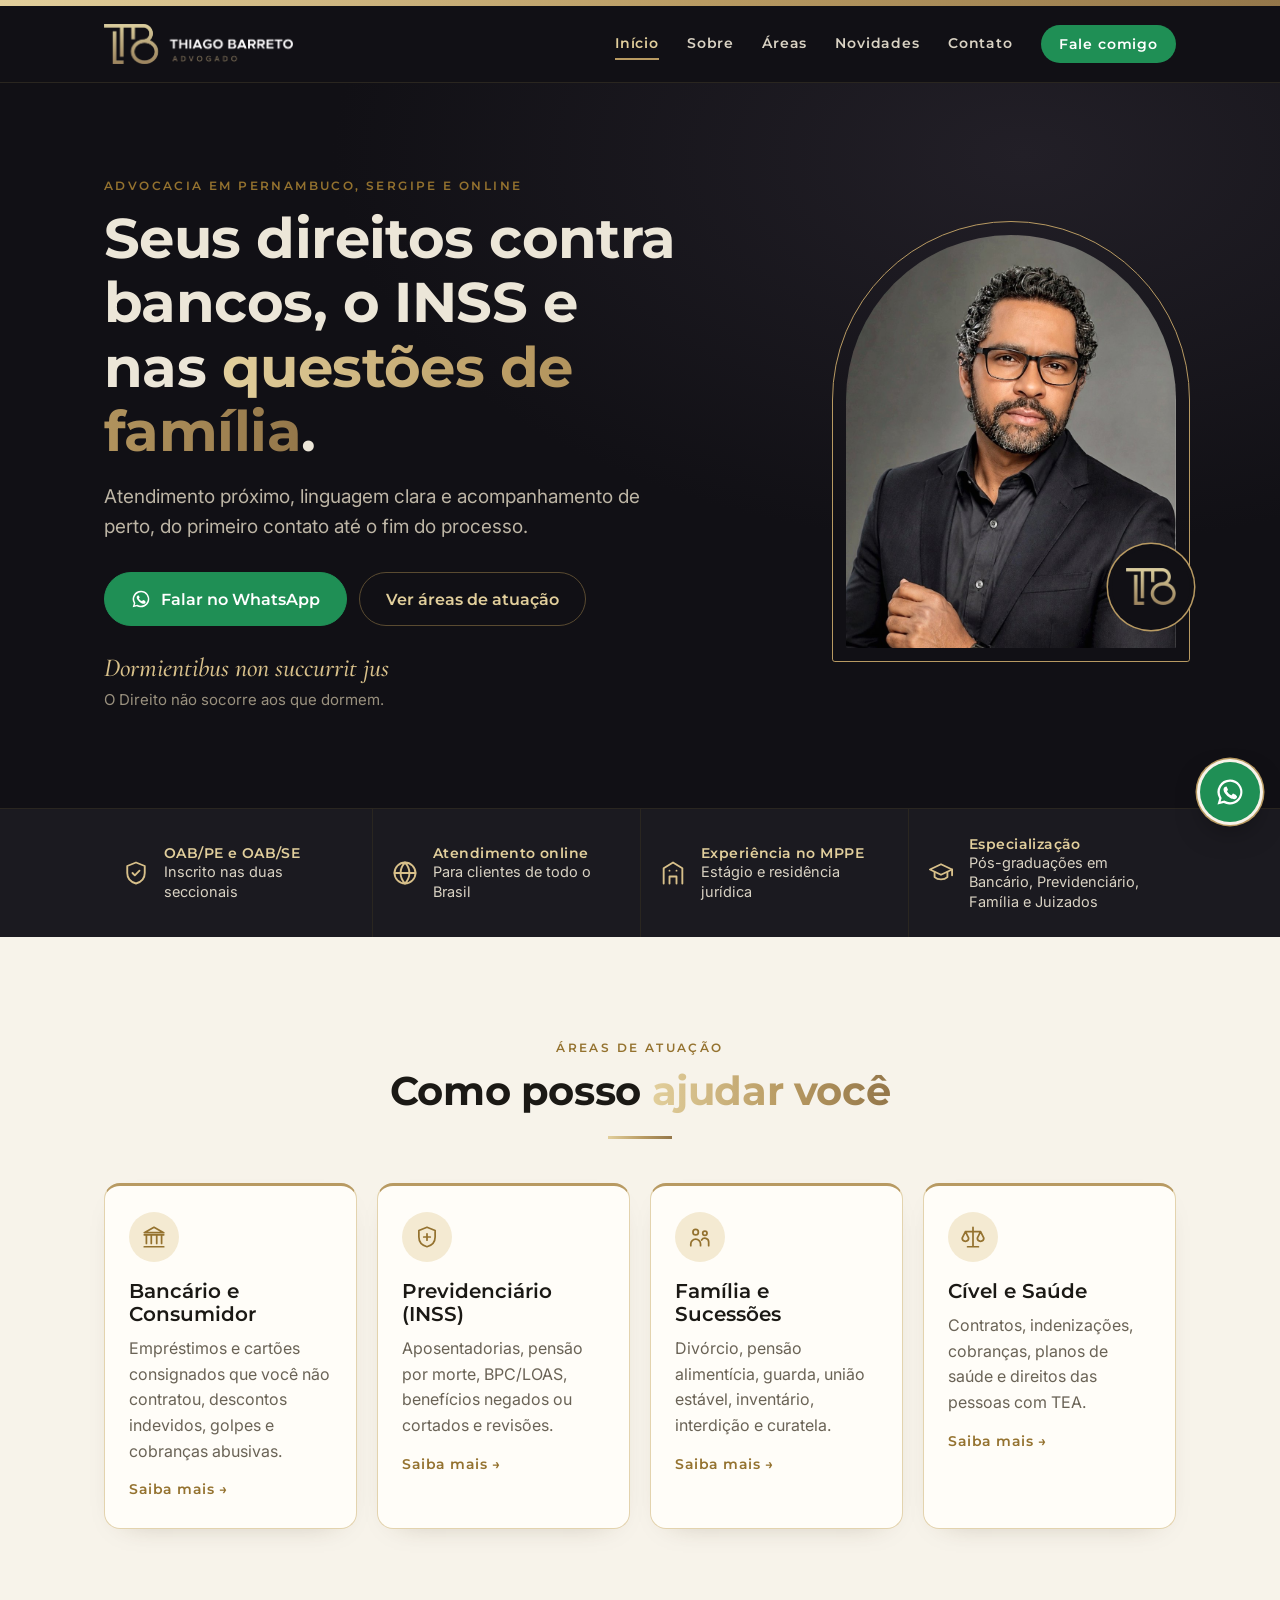
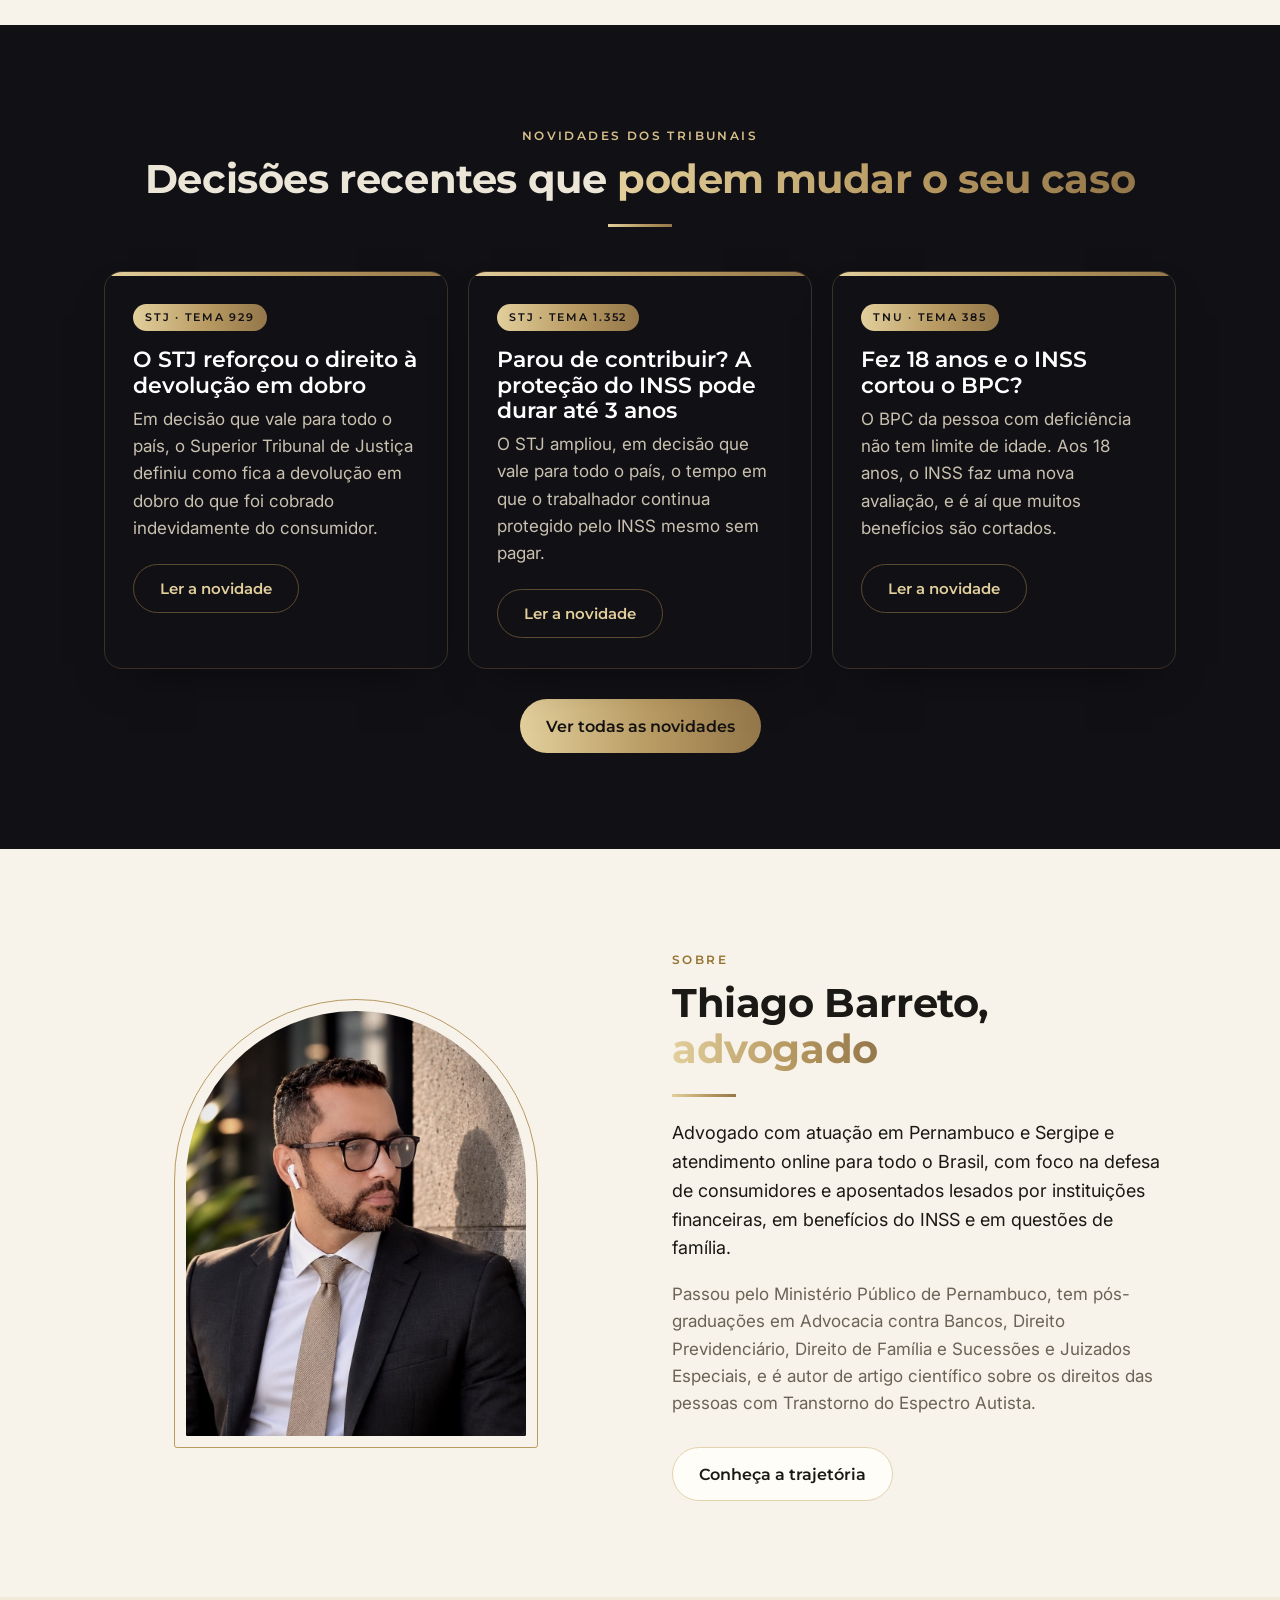
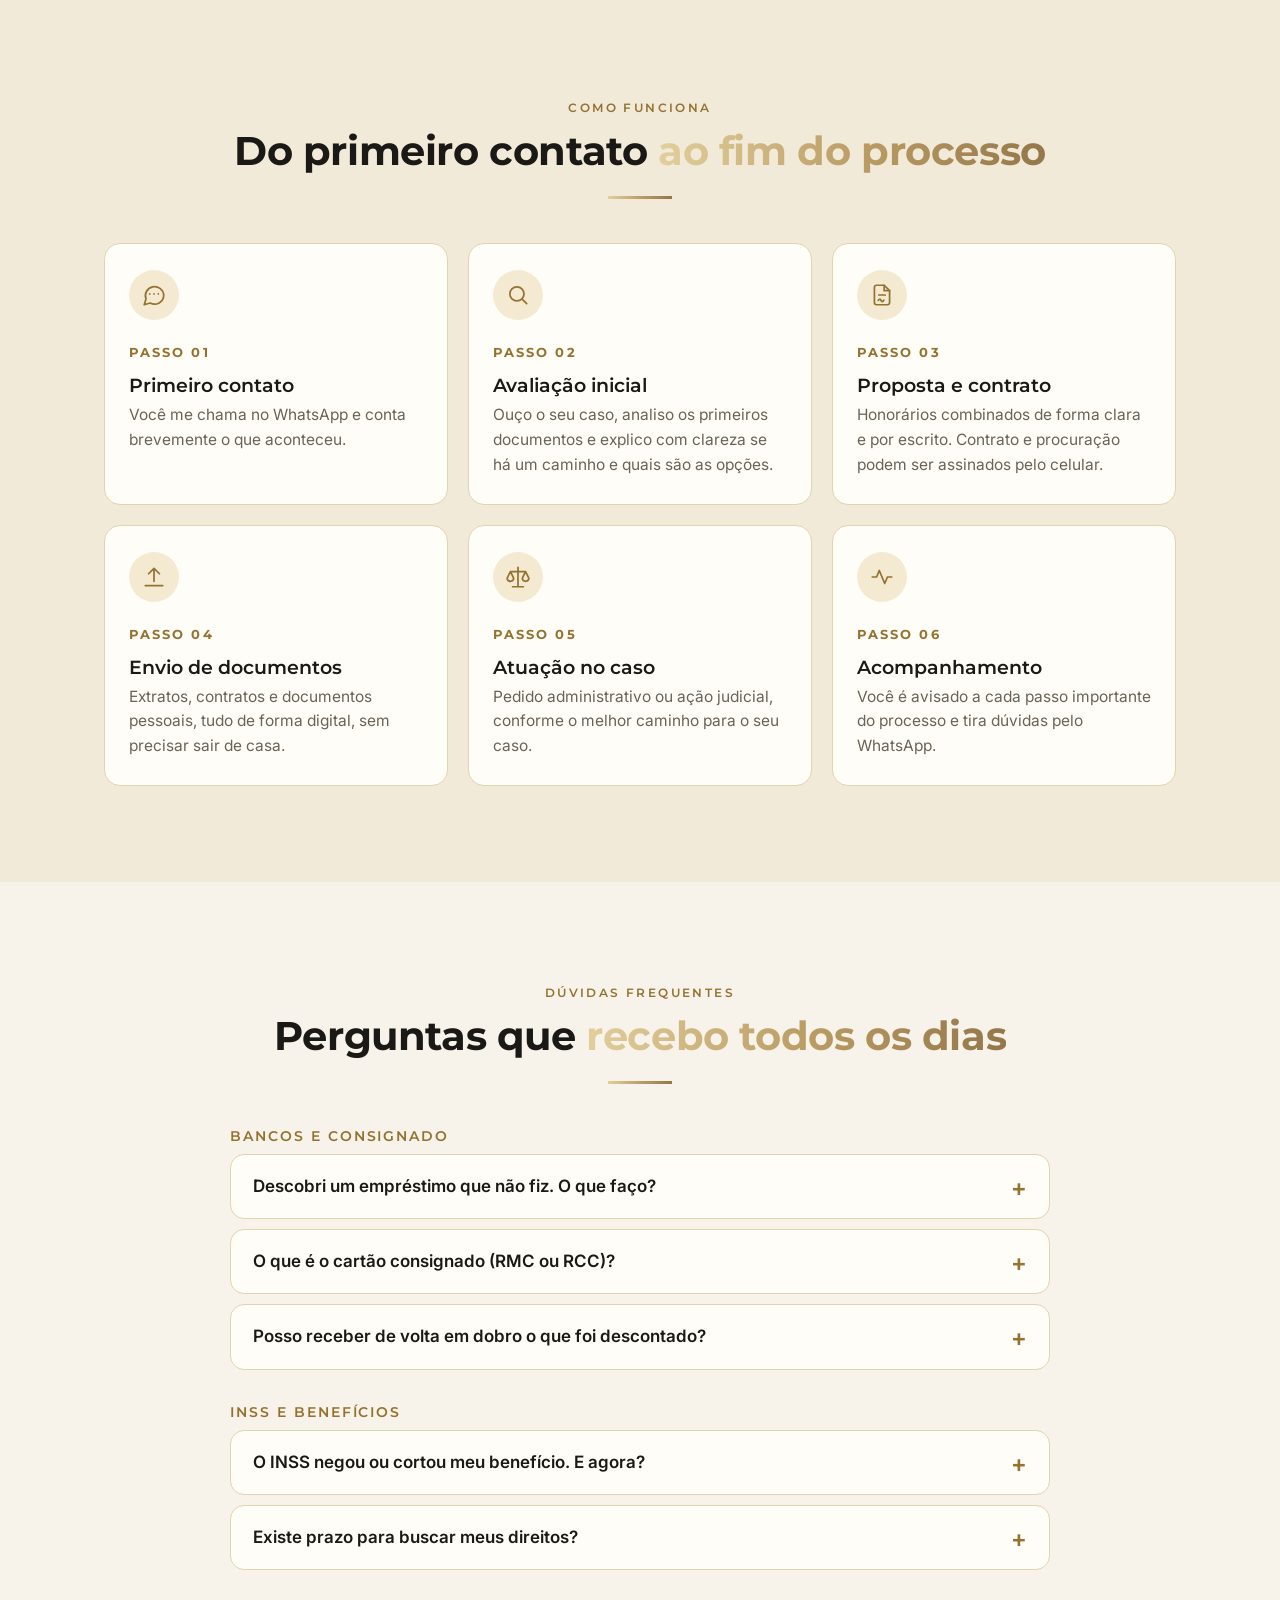
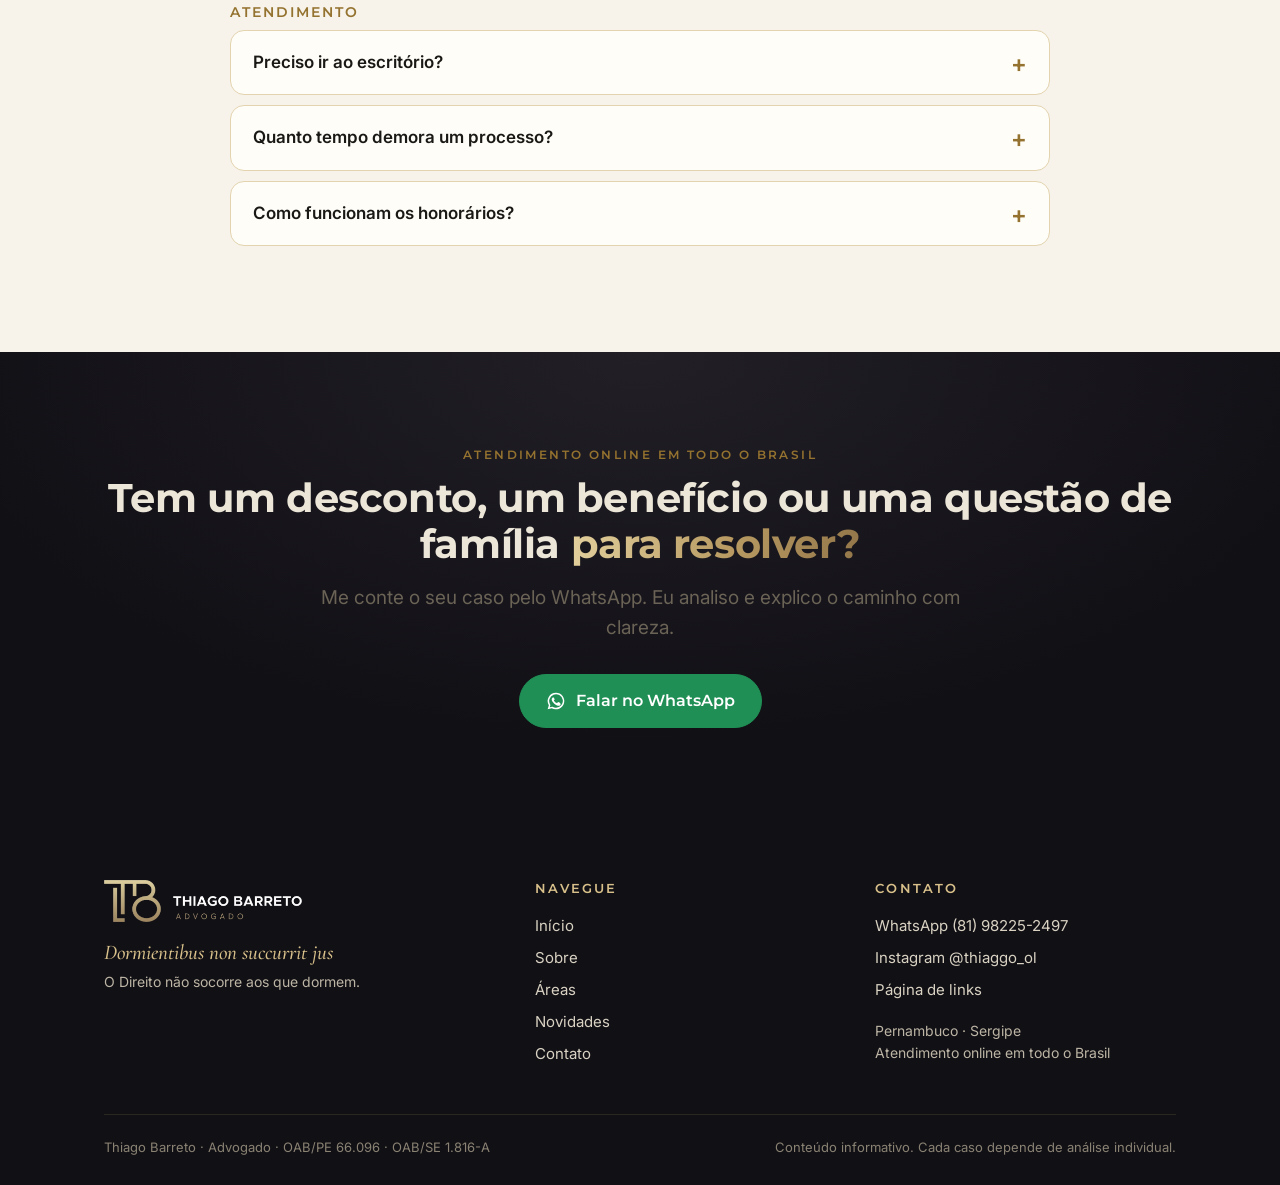
==== commit b22e3e3d: "Novo endereço no Cloudflare Pages Co-Authored-By: Claude Opus 5.5 <noreply@anthropic.com> Claude-Ses" ====
--- a/index.html
+++ b/index.html
@@ -3,435 +3,96 @@
 <head>
 <meta charset="utf-8">
 <meta name="viewport" content="width=device-width, initial-scale=1">
-<title>Thiago Barreto · Advogado</title>
-<meta name="description" content="Advogado com atuação em Direito Bancário, Consumidor, Cível, Família e Previdenciário. Atendimento online em todo o Brasil.">
+<title>Thiago Barreto · Advogado | Bancário, INSS e Família</title>
+<meta name="description" content="Advogado em Pernambuco e Sergipe, com atendimento online em todo o Brasil. Empréstimos consignados indevidos, INSS, BPC, pensão alimentícia, divórcio e direito civil.">
+<link rel="canonical" href="https://thiagobarretoadvogado.pages.dev/">
 <meta name="theme-color" content="#111015">
 <link rel="icon" type="image/png" href="img/icon.png">
 <link rel="apple-touch-icon" href="img/icon.png">
 <meta property="og:type" content="website">
 <meta property="og:locale" content="pt_BR">
-<meta property="og:url" content="https://thiagobarretoadv.netlify.app/">
-<meta property="og:title" content="Thiago Barreto | Advogado">
-<meta property="og:description" content="Bancário • Consumidor • Cível • Família • INSS. Atendimento online em todo o Brasil. Fale comigo pelo WhatsApp.">
-<meta property="og:image" content="https://thiagobarretoadv.netlify.app/img/og.jpg?v=3">
-<meta property="og:image:secure_url" content="https://thiagobarretoadv.netlify.app/img/og.jpg?v=3">
+<meta property="og:site_name" content="Thiago Barreto · Advogado">
+<meta property="og:url" content="https://thiagobarretoadvogado.pages.dev/">
+<meta property="og:title" content="Thiago Barreto · Advogado | Bancário, INSS e Família">
+<meta property="og:description" content="Advogado em Pernambuco e Sergipe, com atendimento online em todo o Brasil. Empréstimos consignados indevidos, INSS, BPC, pensão alimentícia, divórcio e direito civil.">
+<meta property="og:image" content="https://thiagobarretoadvogado.pages.dev/img/og.jpg">
 <meta property="og:image:type" content="image/jpeg">
-<meta property="og:image:alt" content="Thiago Barreto, advogado: logo TB, retrato e o lema Dormientibus non succurrit jus">
-<meta property="og:site_name" content="Thiago Barreto · Advogado">
 <meta property="og:image:width" content="1200">
 <meta property="og:image:height" content="630">
 <meta name="twitter:card" content="summary_large_image">
-<meta name="twitter:image" content="https://thiagobarretoadv.netlify.app/img/og.jpg?v=3">
 <link rel="preconnect" href="https://fonts.googleapis.com">
+<link rel="preconnect" href="https://fonts.gstatic.com" crossorigin>
 <link rel="stylesheet" href="https://fonts.googleapis.com/css2?family=Cormorant+Garamond:ital,wght@1,500&family=Montserrat:wght@500;600;700&family=Inter:wght@400;500;600&display=swap">
-<style>
-/* VOICE: formal, técnico, sóbrio — papelaria de escritório de advocacia
-   IDEA: o cartão da marca TB: preto profundo, monograma e filete dourado
-   PICTURE: logo TB no topo, foto em moldura dourada logo abaixo
-   COLOUR and TYPE: preto da marca #111015, ouro em degradê da logo, marfim; Montserrat (como a logo) + Inter
-   LAYOUT: coluna única, feita para abrir pelo celular a partir da bio */
-:root{color-scheme:light;--bg:#f7f3ea;--card:#fffdf8;--ink:#1b1915;--soft:#6a6356;
---gold:#94722f;--gold2:#b89a62;--line:#e3d3ae;--wa:#1f8f55;
---grad:linear-gradient(90deg,#e2cf9c,#b89a62 55%,#94774a)}
-.hero{color-scheme:dark;--bg:#111015;--card:#1b1a20;--ink:#f3efe6;--soft:#aaa498;--gold:#cbb27a;--line:#2e2c33;
-background:radial-gradient(120% 70% at 50% 0%,#1d1b22,#111015 70%);color:var(--ink)}
-.hero main{padding-bottom:36px}
-.content{padding-top:8px}
-*{box-sizing:border-box;min-width:0}
-body{margin:0;background:var(--bg);color:var(--ink);font:16px/1.55 Inter,system-ui,sans-serif;overflow-x:clip;min-height:100vh}
-.bar{height:6px;background:var(--grad)}
-main{max-width:480px;margin:0 auto;padding:34px 20px 40px;display:flex;flex-direction:column;align-items:center;text-align:center}
-.logo{width:min(270px,78%);height:auto;display:block}
-.sr{position:absolute;width:1px;height:1px;overflow:hidden;clip:rect(0 0 0 0)}
-.photo{width:150px;height:150px;margin-top:28px;border-radius:50%;padding:3px;background:var(--grad);box-shadow:0 14px 34px -14px #000;animation:rise .9s ease-out both}
-.photo img{display:block;width:100%;height:100%;border-radius:50%;object-fit:cover;border:3px solid var(--bg)}
-.oab{font:500 12px/1.4 Montserrat,sans-serif;letter-spacing:.08em;color:var(--gold);margin:16px 0 0}
-.lead{font-size:17px;margin:14px 0 4px;text-wrap:balance}
-.where{font-size:14px;color:var(--soft);margin:0}
-.links{width:100%;display:grid;gap:12px;margin-top:24px}
-.btn{display:flex;align-items:center;justify-content:center;gap:10px;min-height:56px;padding:12px 18px;border-radius:12px;
-text-decoration:none;font-weight:600;font-size:16px;color:var(--ink);background:var(--card);border:1px solid var(--line);transition:transform .15s,border-color .15s}
-.btn:hover{transform:translateY(-1px);border-color:var(--gold)}
-.btn:focus-visible,summary:focus-visible{outline:2px solid var(--gold);outline-offset:3px}
-.btn svg{width:20px;height:20px;flex:none}
-.btn.main{background:var(--wa);border-color:var(--wa);color:#fff}
-.num{font-size:13px;color:var(--soft);margin:8px 0 0}
-section{width:100%;margin-top:34px;text-align:left}
-h2{font:600 15px/1.2 Montserrat,sans-serif;letter-spacing:.06em;color:var(--gold);text-align:center;margin:0 0 14px}
-h2::after{content:"";display:block;width:44px;height:2px;margin:10px auto 0;background:var(--grad)}
-.box{background:var(--card);border:1px solid var(--line);border-radius:14px;padding:4px 18px;box-shadow:0 6px 20px -14px rgba(60,45,15,.25)}
-.areas li{padding:13px 0;border-top:1px solid var(--line)}
-.areas li:first-child{border-top:0}
-ul,ol{list-style:none;margin:0;padding:0}
-.areas b,.steps b{display:block;font-weight:600}
-.areas span,.steps span{font-size:14px;color:var(--soft)}
-.steps{display:grid;gap:10px}
-.steps li{display:grid;grid-template-columns:40px 1fr;gap:12px;align-items:start;background:var(--card);border:1px solid var(--line);border-radius:14px;padding:14px 16px}
-.steps i{font:700 15px/40px Montserrat,sans-serif;font-style:normal;width:40px;height:40px;border-radius:50%;text-align:center;color:#141210;background:var(--grad)}
-details{border-top:1px solid var(--line)}
-details:first-child{border-top:0}
-summary{cursor:pointer;list-style:none;padding:14px 26px 14px 0;font-weight:600;position:relative}
-summary::-webkit-details-marker{display:none}
-summary::after{content:"+";position:absolute;right:2px;top:12px;color:var(--gold);font-size:20px;line-height:1}
-details[open] summary::after{content:"–"}
-details p{margin:0 0 14px;font-size:15px;color:var(--soft)}
-.about{background:var(--card);border:1px solid var(--line);border-radius:14px;padding:18px 18px 6px}
-.about .pic{position:relative;width:min(78%,280px);margin:14px auto 22px}
-.about .pic::before{content:"";position:absolute;inset:-9px;border:1.5px solid var(--gold2);border-radius:999px 999px 12px 12px}
-.about .pic img{position:relative;display:block;width:100%;aspect-ratio:4/5;height:auto;object-fit:cover;object-position:40% 30%;border-radius:999px 999px 6px 6px}
-.about p{margin:0 0 12px;font-size:15px}
-.about li{position:relative;padding:0 0 12px 18px;font-size:15px;color:var(--soft)}
-.about li{padding-left:30px}.about .ic4{position:absolute;left:0;top:.1em;width:20px;height:20px;color:var(--gold)}
-.news{position:relative;background:#111015;color:#ece6d8;border-radius:16px;padding:22px 20px 20px;border:1px solid #3a3226;box-shadow:0 18px 40px -20px rgba(0,0,0,.55);overflow:hidden}
-.news::before{content:"";position:absolute;left:0;right:0;top:0;height:4px;background:var(--grad)}
-.news .tag{display:inline-block;font:600 11px/1 Montserrat,sans-serif;letter-spacing:.16em;color:#111015;background:var(--grad);padding:7px 10px;border-radius:999px}
-.news h3{font:600 19px/1.3 Montserrat,sans-serif;color:#fff;margin:14px 0 6px}
-.news .lead{margin:0 0 14px;font-size:14.5px;color:#c9c1b0}
-.news ul{list-style:none;padding:0;margin:0 0 14px}
-.news li{position:relative;padding:0 0 12px 30px;font-size:14.5px;color:#d9d2c3}
-.news li b{color:#e2cf9c;font-weight:600}
-.news li svg{position:absolute;left:0;top:.15em;width:20px;height:20px;color:#d8c08a}
-.news .src{font-size:12px;color:#9a917f;border-top:1px solid #2e2920;padding-top:12px;margin:0 0 14px}
-.news .btn{margin-top:0}
-.news .nh{font:600 13px/1 Montserrat,sans-serif;letter-spacing:.2em;color:#d8c08a;text-align:center;margin:6px 0 16px}
-.news .nh::after{display:none}
-.tabs{display:flex;flex-wrap:wrap;justify-content:center;gap:7px;margin-bottom:18px}
-.tabs button{flex:1 1 30%}
-.tabs button{font:600 13px/1 Montserrat,sans-serif;padding:11px 4px;border-radius:999px;border:1px solid #5a4b31;background:transparent;color:#d8c08a;cursor:pointer}
-.tabs button[aria-selected="true"]{background:var(--grad);color:#111015;border-color:transparent}
-.news .np{display:none}.news .np.on{display:block}
-.news .np h3{margin-top:12px}
-.nojs .news .np{display:block;margin-bottom:26px}
-.check{border:1px solid var(--gold2);border-radius:16px;padding:20px 18px;background:linear-gradient(160deg,#f3e7cc,var(--card) 65%);box-shadow:0 10px 30px -18px rgba(80,60,20,.35)}
-.check h3{font:700 19px/1.25 Montserrat,sans-serif;margin:0 0 6px;text-align:center;text-wrap:balance}
-.check>p{margin:0 0 14px;text-align:center;font-size:15px;color:var(--soft)}
-.check ol{counter-reset:c;margin:0 0 16px}
-.check ol li{counter-increment:c;position:relative;padding:8px 0 8px 34px;font-size:15px;border-top:1px solid var(--line)}
-.check ol li:first-child{border-top:0}
-.check ol li::before{content:counter(c);position:absolute;left:0;top:8px;width:24px;height:24px;border-radius:50%;background:var(--grad);color:#141210;font:700 13px/24px Montserrat,sans-serif;text-align:center}
-.btn.gold{background:var(--grad);border:0;color:#141210}
-.posts{display:grid;gap:10px}
-.posts a{display:flex;justify-content:space-between;align-items:center;gap:12px;min-height:56px;padding:12px 16px;border-radius:12px;background:var(--card);border:1px solid var(--line);color:var(--ink);text-decoration:none;font-weight:500;font-size:15px}
-.posts a:hover{border-color:var(--gold)}
-.posts a::after{content:"→";color:var(--gold);flex:none}
-.posts small{display:block;font-size:12px;color:var(--gold);font-weight:600;letter-spacing:.04em}
-.maxim{margin:22px 0 0;margin-inline:0;padding:16px 8px 0;border-top:1px solid var(--line);width:100%}
-.maxim q{display:block;font:italic 500 clamp(24px,6.4vw,30px)/1.15 "Cormorant Garamond",Georgia,serif;color:var(--gold);quotes:none;text-wrap:balance}
-.maxim span{display:block;margin-top:6px;font-size:14px;color:var(--soft)}
-.paper{display:block;background:var(--card);border:1px solid var(--line);border-left:4px solid var(--gold2);border-radius:14px;padding:18px;box-shadow:0 6px 20px -14px rgba(60,45,15,.25)}
-.paper small{display:block;font:600 12px/1.4 Montserrat,sans-serif;letter-spacing:.05em;color:var(--gold)}
-.paper h3{font:600 18px/1.3 Inter,sans-serif;margin:8px 0 6px;text-wrap:balance}
-.paper p{margin:0 0 6px;font-size:14px;color:var(--soft)}
-.paper .tags{margin:10px 0 14px;display:flex;flex-wrap:wrap;gap:6px}
-.paper .tags span{font-size:12px;padding:4px 10px;border-radius:99px;background:#f1e8d4;color:#5a4620}
-.faqh{font:600 13px/1.3 Montserrat,sans-serif;letter-spacing:.04em;color:var(--ink);margin:18px 0 8px;display:flex;align-items:center;gap:8px}
-.faqh .ic3{width:20px;height:20px;color:var(--gold);flex:none}
-.orn{display:flex;align-items:center;gap:10px;width:100%;margin:34px 0 0;color:var(--gold2)}
-.orn::before,.orn::after{content:"";flex:1;height:1px;background:linear-gradient(90deg,transparent,var(--gold2))}
-.orn::after{background:linear-gradient(90deg,var(--gold2),transparent)}
-.orn img{width:30px;height:auto;opacity:.9}
-.pick{font-size:13px;color:var(--soft);margin:16px 0 8px}
-.chips{display:flex;flex-wrap:wrap;justify-content:center;gap:8px;width:100%}
-.chips a{flex:1 1 auto;min-height:44px;display:flex;align-items:center;justify-content:center;padding:8px 14px;border-radius:99px;border:1px solid var(--gold);color:var(--gold);text-decoration:none;font:600 13px/1.2 Montserrat,sans-serif;transition:background .15s,color .15s}
-.chips a:hover,.chips a:focus-visible{background:var(--gold);color:#141210;outline:none}
-.rh{display:flex;align-items:center;gap:12px;padding-left:4px;font:600 13px/1 Montserrat,sans-serif;letter-spacing:.14em;text-transform:uppercase;color:var(--ink);margin:26px 0 12px}
-.rgroups>.rh:first-child{margin-top:4px}
-.rh i{flex:none;width:38px;height:38px;border-radius:50%;background:#111015;display:flex;align-items:center;justify-content:center;box-shadow:0 0 0 2px var(--bg),0 0 0 3px var(--gold2)}
-.rh i svg{width:20px;height:20px;color:#e2cf9c}
-.rh::after{content:"";flex:1;height:1px;background:linear-gradient(90deg,var(--gold2),transparent)}
-.rights{display:grid;gap:10px}
-.rights div{background:var(--card);border:1px solid var(--line);border-top:3px solid var(--gold2);border-radius:14px;padding:16px 18px;box-shadow:0 6px 20px -14px rgba(60,45,15,.25)}
-.rights b{display:block;font-weight:600;margin-bottom:4px}
-.rights span{font-size:14px;color:var(--soft)}
-.fab{position:fixed;right:18px;bottom:calc(18px + env(safe-area-inset-bottom));width:58px;height:58px;border-radius:50%;display:grid;place-items:center;background:#1f8f55;color:#fff;box-shadow:0 10px 24px -8px rgba(0,0,0,.45),0 0 0 3px #cbb27a;opacity:0;transform:translateY(14px) scale(.9);pointer-events:none;transition:opacity .25s,transform .25s;z-index:10}
-.fab.on{opacity:1;transform:none;pointer-events:auto}
-.fab svg{width:28px;height:28px}
-.ic{width:24px;height:24px;flex:none;color:var(--gold);margin-top:2px}
-.ir{display:flex;gap:14px;align-items:flex-start}
-.ir p{margin:0}.ir p b{display:block;font-weight:600;margin-bottom:4px}.ir p span{font-size:14px;color:var(--soft)}
-.areas .ir .ic{width:38px;height:38px;padding:8px;border-radius:10px;background:#f4ead2;margin-top:0}
-.rights .ir .ic{width:40px;height:40px;padding:9px;border-radius:50%;background:#f4ead2;margin-top:0}
-.steps li{position:relative}
-.steps li:not(:last-child)::after{content:"";position:absolute;left:35px;top:58px;bottom:-12px;width:2px;background:linear-gradient(var(--gold2),var(--line));z-index:1}
-.steps i{position:relative}.steps i .ic2{width:20px;height:20px;margin:10px;color:#141210}
-.steps i em{position:absolute;right:-4px;top:-4px;width:18px;height:18px;border-radius:50%;background:var(--card);border:1px solid var(--gold2);font:700 10px/16px Montserrat,sans-serif;font-style:normal;color:var(--gold)}
-.paper{position:relative}.paper .inf{position:absolute;right:16px;top:14px;width:64px;height:32px}
-.paper small{padding-right:72px}
-footer{margin-top:34px;font-size:12px;color:var(--soft);line-height:1.6}
-@keyframes rise{from{opacity:0;transform:translateY(8px)}to{opacity:1;transform:none}}
-@media(prefers-reduced-motion:reduce){.fab{transition:none}.photo{animation:none}.btn{transition:none}}
-</style>
+<link rel="stylesheet" href="css/site.css">
+<script type="application/ld+json">{"@context": "https://schema.org", "@type": "Attorney", "name": "Thiago Barreto · Advogado", "url": "https://thiagobarretoadvogado.pages.dev/", "image": "https://thiagobarretoadvogado.pages.dev/img/retrato.jpg", "telephone": "+55-81-98225-2497", "areaServed": ["Pernambuco", "Sergipe", "Brasil"], "sameAs": ["https://www.instagram.com/thiaggo_ol/", "https://thiagobarretoadv.pages.dev"], "knowsAbout": ["Direito Bancário", "Direito do Consumidor", "Direito Previdenciário", "Direito de Família", "Direito Civil"]}</script>
 </head>
 <body>
-<div class="hero">
+<a class="skip" href="#conteudo">Pular para o conteúdo</a>
 <div class="bar"></div>
-<main>
-  <h1 class="sr">Thiago Barreto, Advogado</h1>
-  <img class="logo" src="img/logo.png" alt="TB · Thiago Barreto Advogado" width="769" height="163">
+<header class="top"><div class="wrap">
+  <a class="brand" href="index.html"><img src="img/logo.png" alt="TB · Thiago Barreto Advogado" width="769" height="163"></a>
+  <nav class="nav desk" aria-label="Principal"><a href="index.html" aria-current="page">Início</a><a href="sobre.html">Sobre</a><a href="areas.html">Áreas</a><a href="novidades.html">Novidades</a><a href="contato.html">Contato</a><a class="cta" href="https://wa.me/5581982252497?text=Ol%C3%A1%2C%20Dr.%20Thiago%21%20Vim%20pelo%20site%20e%20gostaria%20de%20uma%20orienta%C3%A7%C3%A3o." target="_blank" rel="noopener">Fale comigo</a></nav>
+  <details class="menu"><summary>Menu</summary><nav class="nav" aria-label="Principal no celular"><a href="index.html" aria-current="page">Início</a><a href="sobre.html">Sobre</a><a href="areas.html">Áreas</a><a href="novidades.html">Novidades</a><a href="contato.html">Contato</a><a class="cta" href="https://wa.me/5581982252497?text=Ol%C3%A1%2C%20Dr.%20Thiago%21%20Vim%20pelo%20site%20e%20gostaria%20de%20uma%20orienta%C3%A7%C3%A3o." target="_blank" rel="noopener">Fale comigo</a></nav></details>
+</div></header>
+<main id="conteudo">
+<section class="hero"><div class="wrap">
+  <div>
+    <span class="eyebrow">ADVOCACIA EM PERNAMBUCO, SERGIPE E ONLINE</span>
+    <h1>Seus direitos contra bancos, o INSS e nas <em>questões de família</em>.</h1>
+    <p class="sub">Atendimento próximo, linguagem clara e acompanhamento de perto, do primeiro contato até o fim do processo.</p>
+    <div class="btns"><a class="btn wa" href="https://wa.me/5581982252497?text=Ol%C3%A1%2C%20Dr.%20Thiago%21%20Vim%20pelo%20site%20e%20gostaria%20de%20uma%20orienta%C3%A7%C3%A3o." target="_blank" rel="noopener"><svg viewBox="0 0 24 24" fill="currentColor" aria-hidden="true"><path d="M12 2a10 10 0 0 0-8.6 15.1L2 22l5-1.3A10 10 0 1 0 12 2Zm0 18.2a8.2 8.2 0 0 1-4.2-1.2l-.3-.2-3 .8.8-2.9-.2-.3A8.2 8.2 0 1 1 12 20.2Zm4.5-6.1c-.2-.1-1.5-.7-1.7-.8-.2-.1-.4-.1-.6.1l-.8 1c-.1.2-.3.2-.5.1a6.7 6.7 0 0 1-3.3-2.9c-.2-.4.2-.4.7-1.3.1-.2 0-.3 0-.4l-.8-1.8c-.2-.5-.4-.4-.6-.4h-.5a1 1 0 0 0-.7.3 3 3 0 0 0-.9 2.2 5.2 5.2 0 0 0 1.1 2.8 12 12 0 0 0 4.6 4c1.7.7 2.4.8 3.2.7.5-.1 1.5-.6 1.7-1.2.2-.6.2-1.1.2-1.2-.1-.1-.3-.2-.5-.3Z"/></svg>Falar no WhatsApp</a><a class="btn ghost" href="areas.html">Ver áreas de atuação</a></div>
+    <p class="lat">Dormientibus non succurrit jus</p><p class="latpt">O Direito não socorre aos que dormem.</p>
+  </div>
+  <div class="arch"><img src="img/hero.jpg" alt="Retrato de Thiago Barreto, advogado" width="900" height="1125" style="object-position:50% 20%"><div class="seal"><img src="img/mono.png" alt=""></div></div>
+</div></section>
+<section class="trust"><div class="wrap"><ul><li><svg viewBox="0 0 24 24" fill="none" stroke="currentColor" stroke-width="1.6" stroke-linecap="round" stroke-linejoin="round" aria-hidden="true"><path d="M12 3 4.5 6v6c0 4.5 3.2 7.8 7.5 9 4.3-1.2 7.5-4.5 7.5-9V6L12 3Z"/><path d="m9 12 2 2 4-4"/></svg><span><b>OAB/PE e OAB/SE</b>Inscrito nas duas seccionais</span></li><li><svg viewBox="0 0 24 24" fill="none" stroke="currentColor" stroke-width="1.6" stroke-linecap="round" stroke-linejoin="round" aria-hidden="true"><circle cx="12" cy="12" r="9"/><path d="M3 12h18M12 3c2.5 2.7 3.8 5.7 3.8 9s-1.3 6.3-3.8 9c-2.5-2.7-3.8-5.7-3.8-9S9.5 5.7 12 3Z"/></svg><span><b>Atendimento online</b>Para clientes de todo o Brasil</span></li><li><svg viewBox="0 0 24 24" fill="none" stroke="currentColor" stroke-width="1.6" stroke-linecap="round" stroke-linejoin="round" aria-hidden="true"><path d="M4 21V8l8-5 8 5v13"/><path d="M9 21v-6h6v6M9 10h.01M15 10h.01"/></svg><span><b>Experiência no MPPE</b>Estágio e residência jurídica</span></li><li><svg viewBox="0 0 24 24" fill="none" stroke="currentColor" stroke-width="1.6" stroke-linecap="round" stroke-linejoin="round" aria-hidden="true"><path d="M2.5 9 12 4.5 21.5 9 12 13.5 2.5 9Z"/><path d="M6.5 11v4.5c1.5 1.4 3.5 2 5.5 2s4-.6 5.5-2V11M21.5 9v5"/></svg><span><b>Especialização</b>Pós-graduações em Bancário, Previdenciário, Família e Juizados</span></li></ul></div></section>
 
-  <div class="photo"><img src="img/foto.jpg?v=2" alt="Thiago Barreto, advogado" width="520" height="520"></div>
+<section class="sec"><div class="wrap">
+  <div class="head center"><span class="eyebrow">ÁREAS DE ATUAÇÃO</span><h2>Como posso <em>ajudar você</em></h2><div class="rule"></div></div>
+  <div class="grid g4"><a class="card" href="bancario.html"><div class="ic"><svg viewBox="0 0 24 24" fill="none" stroke="currentColor" stroke-width="1.6" stroke-linecap="round" stroke-linejoin="round" aria-hidden="true"><path d="M3 10h18M5 10v8M9.5 10v8M14.5 10v8M19 10v8M3 21h18M12 3 3 8h18L12 3Z"/></svg></div><h3>Bancário e Consumidor</h3><p>Empréstimos e cartões consignados que você não contratou, descontos indevidos, golpes e cobranças abusivas.</p><span class="more">Saiba mais →</span></a><a class="card" href="previdenciario.html"><div class="ic"><svg viewBox="0 0 24 24" fill="none" stroke="currentColor" stroke-width="1.6" stroke-linecap="round" stroke-linejoin="round" aria-hidden="true"><path d="M12 3 4.5 6v6c0 4.5 3.2 7.8 7.5 9 4.3-1.2 7.5-4.5 7.5-9V6L12 3Z"/><path d="M9 12h6M12 9v6"/></svg></div><h3>Previdenciário (INSS)</h3><p>Aposentadorias, pensão por morte, BPC/LOAS, benefícios negados ou cortados e revisões.</p><span class="more">Saiba mais →</span></a><a class="card" href="familia.html"><div class="ic"><svg viewBox="0 0 24 24" fill="none" stroke="currentColor" stroke-width="1.6" stroke-linecap="round" stroke-linejoin="round" aria-hidden="true"><circle cx="8" cy="7.5" r="2.5"/><circle cx="16.5" cy="8.5" r="2"/><path d="M3.5 20v-1.5A4.5 4.5 0 0 1 8 14a4.5 4.5 0 0 1 4.5 4.5V20M13.5 14.8a3.5 3.5 0 0 1 6.5 1.8V20"/></svg></div><h3>Família e Sucessões</h3><p>Divórcio, pensão alimentícia, guarda, união estável, inventário, interdição e curatela.</p><span class="more">Saiba mais →</span></a><a class="card" href="civel.html"><div class="ic"><svg viewBox="0 0 24 24" fill="none" stroke="currentColor" stroke-width="1.6" stroke-linecap="round" stroke-linejoin="round" aria-hidden="true"><path d="M12 3v18M7 21h10M5 7h14M5 7l-3 6a3 3 0 0 0 6 0L5 7ZM19 7l-3 6a3 3 0 0 0 6 0l-3-6Z"/></svg></div><h3>Cível e Saúde</h3><p>Contratos, indenizações, cobranças, planos de saúde e direitos das pessoas com TEA.</p><span class="more">Saiba mais →</span></a></div>
+</div></section>
 
-  <p class="oab">INSCRITO NA OAB/PE E OAB/SE</p>
-  <p class="lead">Direito Bancário, Consumidor, Cível, Família e Previdenciário.</p>
-  <p class="where">Atendimento online em todo o Brasil</p>
-  <blockquote class="maxim" lang="la"><q>Dormientibus non succurrit jus</q><span lang="pt-BR">O Direito não socorre aos que dormem.</span></blockquote>
+<section class="sec dark"><div class="wrap">
+  <div class="head center"><span class="eyebrow">NOVIDADES DOS TRIBUNAIS</span><h2>Decisões recentes que <em>podem mudar o seu caso</em></h2><div class="rule"></div></div>
+  <div class="grid g3"><article class="ncard" id="tema-929"><span class="tag">STJ · TEMA 929</span><h3>O STJ reforçou o direito à devolução em dobro</h3><p>Em decisão que vale para todo o país, o Superior Tribunal de Justiça definiu como fica a devolução em dobro do que foi cobrado indevidamente do consumidor.</p><div class="btns" style="margin-top:22px"><a class="btn ghost" href="novidades.html#tema-929">Ler a novidade</a></div></article><article class="ncard" id="tema-1352"><span class="tag">STJ · TEMA 1.352</span><h3>Parou de contribuir? A proteção do INSS pode durar até 3 anos</h3><p>O STJ ampliou, em decisão que vale para todo o país, o tempo em que o trabalhador continua protegido pelo INSS mesmo sem pagar.</p><div class="btns" style="margin-top:22px"><a class="btn ghost" href="novidades.html#tema-1352">Ler a novidade</a></div></article><article class="ncard" id="bpc-18"><span class="tag">TNU · TEMA 385</span><h3>Fez 18 anos e o INSS cortou o BPC?</h3><p>O BPC da pessoa com deficiência não tem limite de idade. Aos 18 anos, o INSS faz uma nova avaliação, e é aí que muitos benefícios são cortados.</p><div class="btns" style="margin-top:22px"><a class="btn ghost" href="novidades.html#bpc-18">Ler a novidade</a></div></article></div>
+  <div class="btns" style="justify-content:center"><a class="btn gold" href="novidades.html">Ver todas as novidades</a></div>
+</div></section>
 
-  <nav class="links" aria-label="Contatos">
-    <a class="btn main" href="https://wa.me/5581982252497?text=Ol%C3%A1%2C%20Dr.%20Thiago!%20Vim%20pelo%20Instagram%20e%20gostaria%20de%20uma%20orienta%C3%A7%C3%A3o." target="_blank" rel="noopener">
-      <svg viewBox="0 0 24 24" fill="currentColor" aria-hidden="true"><path d="M12 2a10 10 0 0 0-8.6 15.1L2 22l5-1.3A10 10 0 1 0 12 2Zm0 18.2a8.2 8.2 0 0 1-4.2-1.2l-.3-.2-3 .8.8-2.9-.2-.3A8.2 8.2 0 1 1 12 20.2Zm4.5-6.1c-.2-.1-1.5-.7-1.7-.8-.2-.1-.4-.1-.6.1l-.8 1c-.1.2-.3.2-.5.1a6.7 6.7 0 0 1-3.3-2.9c-.2-.4.3-.4.8-1.3.1-.2 0-.3 0-.4l-.8-1.8c-.2-.5-.4-.4-.6-.4h-.5a1 1 0 0 0-.7.3 3 3 0 0 0-.9 2.2 5.2 5.2 0 0 0 1.1 2.7 11.8 11.8 0 0 0 4.5 4c1.7.7 2.3.8 3.2.6.5-.1 1.5-.6 1.7-1.2.2-.6.2-1.1.1-1.2l-.5-.2Z"/></svg>
-      Fale comigo no WhatsApp
-    </a>
-    <a class="btn" href="https://thiagobarretoadvogado.netlify.app/" target="_blank" rel="noopener" style="border-color:var(--gold2)">
-      <svg viewBox="0 0 24 24" fill="none" stroke="currentColor" stroke-width="1.6" stroke-linecap="round" stroke-linejoin="round" aria-hidden="true"><circle cx="12" cy="12" r="9"/><path d="M3 12h18M12 3c2.5 2.7 3.8 5.7 3.8 9s-1.3 6.3-3.8 9c-2.5-2.7-3.8-5.7-3.8-9S9.5 5.7 12 3Z"/></svg>
-      Conheça o site completo
-    </a>
-    <a class="btn" href="https://www.instagram.com/thiaggo_ol/" target="_blank" rel="noopener">
-      <svg viewBox="0 0 24 24" fill="none" stroke="currentColor" stroke-width="1.8" aria-hidden="true"><rect x="3" y="3" width="18" height="18" rx="5"/><circle cx="12" cy="12" r="4"/><circle cx="17.5" cy="6.5" r="1" fill="currentColor"/></svg>
-      Instagram · @thiaggo_ol
-    </a>
-    <a class="btn" href="mailto:thiagobarretoconsultoriaadv@gmail.com">
-      <svg viewBox="0 0 24 24" fill="none" stroke="currentColor" stroke-width="1.8" aria-hidden="true"><rect x="3" y="5" width="18" height="14" rx="2"/><path d="m3.5 6 8.5 7 8.5-7"/></svg>
-      Enviar e-mail
-    </a>
-  </nav>
-  <p class="pick">Ou fale direto sobre o seu assunto:</p>
-  <div class="chips">
-    <a href="https://wa.me/5581982252497?text=Ol%C3%A1%2C%20Dr.%20Thiago%21%20Vim%20pelo%20Instagram.%20Tenho%20um%20desconto%20ou%20empr%C3%A9stimo%20que%20n%C3%A3o%20reconhe%C3%A7o%20e%20gostaria%20de%20uma%20an%C3%A1lise." target="_blank" rel="noopener">Descontos e empréstimos</a>
-    <a href="https://wa.me/5581982252497?text=Ol%C3%A1%2C%20Dr.%20Thiago%21%20Vim%20pelo%20Instagram.%20Preciso%20de%20orienta%C3%A7%C3%A3o%20sobre%20um%20benef%C3%ADcio%20do%20INSS." target="_blank" rel="noopener">INSS e benefícios</a>
-    <a href="https://wa.me/5581982252497?text=Ol%C3%A1%2C%20Dr.%20Thiago%21%20Vim%20pelo%20Instagram.%20Gostaria%20de%20orienta%C3%A7%C3%A3o%20em%20uma%20quest%C3%A3o%20de%20fam%C3%ADlia%20ou%20c%C3%ADvel." target="_blank" rel="noopener">Família e Cível</a>
+<section class="sec"><div class="wrap split">
+  <div class="portrait"><img src="img/sobre-rua.jpg" alt="Thiago Barreto, advogado" width="900" height="1125" style="object-position:50% 25%"></div>
+  <div><span class="eyebrow">SOBRE</span><h2>Thiago Barreto, <em>advogado</em></h2><div class="rule"></div>
+    <p style="font-size:18px">Advogado com atuação em Pernambuco e Sergipe e atendimento online para todo o Brasil, com foco na defesa de consumidores e aposentados lesados por instituições financeiras, em benefícios do INSS e em questões de família.</p>
+    <p style="color:var(--soft)">Passou pelo Ministério Público de Pernambuco, tem pós-graduações em Advocacia contra Bancos, Direito Previdenciário, Direito de Família e Sucessões e Juizados Especiais, e é autor de artigo científico sobre os direitos das pessoas com Transtorno do Espectro Autista.</p>
+    <div class="btns"><a class="btn" href="sobre.html">Conheça a trajetória</a></div></div>
+</div></section>
+
+<section class="sec ivory2"><div class="wrap">
+  <div class="head center"><span class="eyebrow">COMO FUNCIONA</span><h2>Do primeiro contato <em>ao fim do processo</em></h2><div class="rule"></div></div>
+  <ol class="steps"><li><div class="ic"><svg viewBox="0 0 24 24" fill="none" stroke="currentColor" stroke-width="1.6" stroke-linecap="round" stroke-linejoin="round" aria-hidden="true"><path d="M21 12a8.5 8.5 0 0 1-12.6 7.4L3 21l1.6-5.2A8.5 8.5 0 1 1 21 12Z"/><path d="M8 11h.01M12 11h.01M16 11h.01"/></svg></div><span class="n">PASSO 01</span><h3>Primeiro contato</h3><p>Você me chama no WhatsApp e conta brevemente o que aconteceu.</p></li><li><div class="ic"><svg viewBox="0 0 24 24" fill="none" stroke="currentColor" stroke-width="1.6" stroke-linecap="round" stroke-linejoin="round" aria-hidden="true"><circle cx="11" cy="11" r="6.5"/><path d="m20 20-4.2-4.2"/></svg></div><span class="n">PASSO 02</span><h3>Avaliação inicial</h3><p>Ouço o seu caso, analiso os primeiros documentos e explico com clareza se há um caminho e quais são as opções.</p></li><li><div class="ic"><svg viewBox="0 0 24 24" fill="none" stroke="currentColor" stroke-width="1.6" stroke-linecap="round" stroke-linejoin="round" aria-hidden="true"><path d="M14 3H7a2 2 0 0 0-2 2v14a2 2 0 0 0 2 2h10a2 2 0 0 0 2-2V8l-5-5Z"/><path d="M14 3v5h5M8.5 17c1.2-1.5 2-1.5 2.6 0s1.5 1.4 2.6-.2M9 12h6"/></svg></div><span class="n">PASSO 03</span><h3>Proposta e contrato</h3><p>Honorários combinados de forma clara e por escrito. Contrato e procuração podem ser assinados pelo celular.</p></li><li><div class="ic"><svg viewBox="0 0 24 24" fill="none" stroke="currentColor" stroke-width="1.6" stroke-linecap="round" stroke-linejoin="round" aria-hidden="true"><path d="M12 16V4M7 9l5-5 5 5M4 20h16"/></svg></div><span class="n">PASSO 04</span><h3>Envio de documentos</h3><p>Extratos, contratos e documentos pessoais, tudo de forma digital, sem precisar sair de casa.</p></li><li><div class="ic"><svg viewBox="0 0 24 24" fill="none" stroke="currentColor" stroke-width="1.6" stroke-linecap="round" stroke-linejoin="round" aria-hidden="true"><path d="M12 3v18M7 21h10M5 7h14M5 7l-3 6a3 3 0 0 0 6 0L5 7ZM19 7l-3 6a3 3 0 0 0 6 0l-3-6Z"/></svg></div><span class="n">PASSO 05</span><h3>Atuação no caso</h3><p>Pedido administrativo ou ação judicial, conforme o melhor caminho para o seu caso.</p></li><li><div class="ic"><svg viewBox="0 0 24 24" fill="none" stroke="currentColor" stroke-width="1.6" stroke-linecap="round" stroke-linejoin="round" aria-hidden="true"><path d="M3 12h4l2.5-6 5 12L17 12h4"/></svg></div><span class="n">PASSO 06</span><h3>Acompanhamento</h3><p>Você é avisado a cada passo importante do processo e tira dúvidas pelo WhatsApp.</p></li></ol>
+</div></section>
+
+<section class="sec"><div class="wrap">
+  <div class="head center"><span class="eyebrow">DÚVIDAS FREQUENTES</span><h2>Perguntas que <em>recebo todos os dias</em></h2><div class="rule"></div></div>
+  <div class="faq"><h3>Bancos e consignado</h3><details><summary>Descobri um empréstimo que não fiz. O que faço?</summary><p>Guarde o extrato onde aparece o desconto e não assine nenhum acordo com o banco antes de uma análise. Com esses documentos é possível verificar o contrato e buscar a suspensão dos descontos e a devolução dos valores.</p></details><details><summary>O que é o cartão consignado (RMC ou RCC)?</summary><p>É um cartão de crédito com desconto direto no benefício. Muitos aposentados o contrataram achando que era um empréstimo comum, e a dívida quase não diminui. Quando faltou informação clara na contratação, é possível questionar o contrato.</p></details><details><summary>Posso receber de volta em dobro o que foi descontado?</summary><p>O Código de Defesa do Consumidor prevê a devolução em dobro do que foi cobrado indevidamente. Em 2026, o STJ firmou no Tema 929 que não é preciso provar a má-fé do banco: basta que a cobrança contrarie a boa-fé. A exceção é o engano justificável, e cada caso é analisado individualmente.</p></details><h3>INSS e benefícios</h3><details><summary>O INSS negou ou cortou meu benefício. E agora?</summary><p>É possível recorrer, tanto no próprio INSS quanto na Justiça. A carta de indeferimento e o extrato do benefício são o ponto de partida.</p></details><details><summary>Existe prazo para buscar meus direitos?</summary><p>Sim. A lei fixa prazos para cada tipo de ação e, depois que eles passam, o direito pode se perder. Por isso, quanto antes o caso for analisado, melhor.</p></details><h3>Atendimento</h3><details><summary>Preciso ir ao escritório?</summary><p>Não. O atendimento, o envio de documentos e o acompanhamento do processo podem ser feitos de forma online, para clientes de todo o Brasil.</p></details><details><summary>Quanto tempo demora um processo?</summary><p>Depende do tipo de ação e do tribunal. Causas de menor valor costumam tramitar nos Juizados Especiais, que tendem a ser mais rápidos. Você acompanha cada etapa.</p></details><details><summary>Como funcionam os honorários?</summary><p>Depois da análise do caso, você recebe uma proposta clara e por escrito, antes de qualquer contratação.</p></details></div>
+</div></section>
+<section class="cta"><div class="wrap">
+  <span class="eyebrow">ATENDIMENTO ONLINE EM TODO O BRASIL</span>
+  <h2>Tem um desconto, um benefício ou uma questão de família <em>para resolver?</em></h2>
+  <p class="sub" style="margin:16px auto 0">Me conte o seu caso pelo WhatsApp. Eu analiso e explico o caminho com clareza.</p>
+  <div class="btns"><a class="btn wa" href="https://wa.me/5581982252497?text=Ol%C3%A1%2C%20Dr.%20Thiago%21%20Vim%20pelo%20site%20e%20gostaria%20de%20uma%20orienta%C3%A7%C3%A3o." target="_blank" rel="noopener"><svg viewBox="0 0 24 24" fill="currentColor" aria-hidden="true"><path d="M12 2a10 10 0 0 0-8.6 15.1L2 22l5-1.3A10 10 0 1 0 12 2Zm0 18.2a8.2 8.2 0 0 1-4.2-1.2l-.3-.2-3 .8.8-2.9-.2-.3A8.2 8.2 0 1 1 12 20.2Zm4.5-6.1c-.2-.1-1.5-.7-1.7-.8-.2-.1-.4-.1-.6.1l-.8 1c-.1.2-.3.2-.5.1a6.7 6.7 0 0 1-3.3-2.9c-.2-.4.2-.4.7-1.3.1-.2 0-.3 0-.4l-.8-1.8c-.2-.5-.4-.4-.6-.4h-.5a1 1 0 0 0-.7.3 3 3 0 0 0-.9 2.2 5.2 5.2 0 0 0 1.1 2.8 12 12 0 0 0 4.6 4c1.7.7 2.4.8 3.2.7.5-.1 1.5-.6 1.7-1.2.2-.6.2-1.1.2-1.2-.1-.1-.3-.2-.5-.3Z"/></svg>Falar no WhatsApp</a></div>
+</div></section>
+</main>
+<footer><div class="wrap">
+  <div class="cols">
+    <div><img class="logo" src="img/logo.png" alt="TB · Thiago Barreto Advogado" width="769" height="163">
+      <p class="lat" style="font-size:21px">Dormientibus non succurrit jus</p>
+      <p style="margin:6px 0 0;font-size:14px">O Direito não socorre aos que dormem.</p></div>
+    <div><h4>NAVEGUE</h4><a href="index.html">Início</a><a href="sobre.html">Sobre</a><a href="areas.html">Áreas</a><a href="novidades.html">Novidades</a><a href="contato.html">Contato</a></div>
+    <div><h4>CONTATO</h4><a href="https://wa.me/5581982252497?text=Ol%C3%A1%2C%20Dr.%20Thiago%21%20Vim%20pelo%20site%20e%20gostaria%20de%20uma%20orienta%C3%A7%C3%A3o." target="_blank" rel="noopener">WhatsApp (81) 98225-2497</a><a href="https://www.instagram.com/thiaggo_ol/" target="_blank" rel="noopener">Instagram @thiaggo_ol</a><a href="https://thiagobarretoadv.pages.dev" target="_blank" rel="noopener">Página de links</a>
+      <p style="margin:14px 0 0;font-size:14px">Pernambuco · Sergipe<br>Atendimento online em todo o Brasil</p></div>
   </div>
-  <p class="num">WhatsApp: (81) 98225-2497<br>thiagobarretoconsultoriaadv@gmail.com</p>
-
-</main>
-</div>
-<main class="content">
-  <section aria-labelledby="t-sobre">
-    <h2 id="t-sobre">SOBRE</h2>
-    <div class="about">
-      <figure class="pic"><img src="img/escritorio.jpg" alt="Thiago Barreto no escritório, trabalhando no notebook" width="800" height="1000" loading="lazy"></figure>
-      <p>Advogado com atuação em Pernambuco e Sergipe e atendimento online para todo o Brasil, com foco na defesa de consumidores e aposentados lesados por instituições financeiras.</p>
-      <ul>
-        <li><svg class="ic4" viewBox="0 0 24 24" fill="none" stroke="currentColor" stroke-width="1.6" stroke-linecap="round" stroke-linejoin="round" aria-hidden="true"><path d="M4 21V8l8-5 8 5v13"/><path d="M9 21v-6h6v6M9 10h.01M15 10h.01"/></svg>Estágio e residência jurídica no Ministério Público de Pernambuco (MPPE)</li>
-        <li><svg class="ic4" viewBox="0 0 24 24" fill="none" stroke="currentColor" stroke-width="1.6" stroke-linecap="round" stroke-linejoin="round" aria-hidden="true"><path d="M2.5 9 12 4.5 21.5 9 12 13.5 2.5 9Z"/><path d="M6.5 11v4.5c1.5 1.4 3.5 2 5.5 2s4-.6 5.5-2V11M21.5 9v5"/></svg>Pós-graduação em Advocacia contra Bancos</li>
-        <li><svg class="ic4" viewBox="0 0 24 24" fill="none" stroke="currentColor" stroke-width="1.6" stroke-linecap="round" stroke-linejoin="round" aria-hidden="true"><path d="M2.5 9 12 4.5 21.5 9 12 13.5 2.5 9Z"/><path d="M6.5 11v4.5c1.5 1.4 3.5 2 5.5 2s4-.6 5.5-2V11M21.5 9v5"/></svg>Pós-graduação em Direito Previdenciário</li>
-        <li><svg class="ic4" viewBox="0 0 24 24" fill="none" stroke="currentColor" stroke-width="1.6" stroke-linecap="round" stroke-linejoin="round" aria-hidden="true"><path d="M2.5 9 12 4.5 21.5 9 12 13.5 2.5 9Z"/><path d="M6.5 11v4.5c1.5 1.4 3.5 2 5.5 2s4-.6 5.5-2V11M21.5 9v5"/></svg>Pós-graduação em Direito de Família e Sucessões</li>
-        <li><svg class="ic4" viewBox="0 0 24 24" fill="none" stroke="currentColor" stroke-width="1.6" stroke-linecap="round" stroke-linejoin="round" aria-hidden="true"><path d="M2.5 9 12 4.5 21.5 9 12 13.5 2.5 9Z"/><path d="M6.5 11v4.5c1.5 1.4 3.5 2 5.5 2s4-.6 5.5-2V11M21.5 9v5"/></svg>Pós-graduação em Juizados Especiais e da Fazenda Pública</li>
-        <li><svg class="ic4" viewBox="0 0 24 24" fill="none" stroke="currentColor" stroke-width="1.6" stroke-linecap="round" stroke-linejoin="round" aria-hidden="true"><path d="M4 5.5A2.5 2.5 0 0 1 6.5 3H20v15H6.5A2.5 2.5 0 0 0 4 20.5v-15Z"/><path d="M4 20.5A2.5 2.5 0 0 0 6.5 23H20v-5"/></svg>Autor de artigo científico sobre os direitos das pessoas com Transtorno do Espectro Autista</li>
-      </ul>
-    </div>
-  </section>
-
-  <section aria-labelledby="t-check">
-    <div class="check">
-      <h3 id="t-check">Confira se você tem desconto indevido no INSS</h3>
-      <p>Leva poucos minutos e pode ser feito pelo celular.</p>
-      <ol>
-        <li>Acesse o site ou o aplicativo <b>Meu INSS</b> e entre com sua conta gov.br.</li>
-        <li>No campo de busca, procure por <b>"Extrato de Empréstimos"</b>.</li>
-        <li>Confira cada contrato: banco, valor e data. Algum que você não reconhece? Me chame no WhatsApp com o extrato.</li>
-      </ol>
-      <a class="btn gold" href="https://meu.inss.gov.br/" target="_blank" rel="noopener">Abrir o Meu INSS</a>
-    </div>
-  </section>
-
-  <section aria-labelledby="t-stj">
-    <div class="news">
-      <h2 class="nh" id="t-stj">NOVIDADES DOS TRIBUNAIS</h2>
-      <div class="tabs" role="tablist">
-        <button role="tab" id="nt1" aria-controls="np1" aria-selected="true">Bancário</button>
-        <button role="tab" id="nt2" aria-controls="np2" aria-selected="false">INSS</button>
-        <button role="tab" id="nt3" aria-controls="np3" aria-selected="false">Família</button>
-        <button role="tab" id="nt4" aria-controls="np4" aria-selected="false">Interdição</button>
-        <button role="tab" id="nt5" aria-controls="np5" aria-selected="false">Autismo</button>
-      </div>
-      <div class="np on" id="np1" role="tabpanel" aria-labelledby="nt1">
-        <span class="tag">STJ · TEMA 929</span>
-        <h3>O STJ reforçou o direito à devolução em dobro</h3>
-        <p class="lead">Em decisão que vale para todo o país, o Superior Tribunal de Justiça definiu como fica a devolução em dobro do que foi cobrado indevidamente do consumidor.</p>
-        <ul>
-          <li><svg viewBox="0 0 24 24" fill="none" stroke="currentColor" stroke-width="1.6" stroke-linecap="round" stroke-linejoin="round" aria-hidden="true"><circle cx="12" cy="12" r="9"/><path d="m8.5 12 2.5 2.5 4.5-5"/></svg><b>Não é preciso provar má-fé do banco.</b> Basta que a cobrança indevida vá contra a boa-fé que se espera de quem cobra.</li>
-          <li><svg viewBox="0 0 24 24" fill="none" stroke="currentColor" stroke-width="1.6" stroke-linecap="round" stroke-linejoin="round" aria-hidden="true"><circle cx="12" cy="12" r="9"/><path d="m8.5 12 2.5 2.5 4.5-5"/></svg><b>Descontos antigos também entram.</b> Caiu o limite que só permitia a devolução em dobro de cobranças feitas a partir de 2021, respeitado o prazo para entrar com a ação.</li>
-          <li><svg viewBox="0 0 24 24" fill="none" stroke="currentColor" stroke-width="1.6" stroke-linecap="round" stroke-linejoin="round" aria-hidden="true"><circle cx="12" cy="12" r="9"/><path d="m8.5 12 2.5 2.5 4.5-5"/></svg><b>Reclamou e o banco ignorou?</b> A falta de resposta a uma reclamação feita antes conta a seu favor. Guarde protocolos, e-mails e prints.</li>
-        </ul>
-        <p class="src">STJ, Corte Especial, REsp 1.963.770/CE, acórdão publicado em 3/11/2026. Há exceções, como o engano justificável, e cada caso depende de análise.</p>
-        <a class="btn gold" href="https://wa.me/5581982252497?text=Ol%C3%A1%2C%20Dr.%20Thiago%21%20Vim%20pelo%20site.%20Quero%20saber%20se%20a%20decis%C3%A3o%20do%20STJ%20sobre%20devolu%C3%A7%C3%A3o%20em%20dobro%20%28Tema%20929%29%20se%20aplica%20ao%20meu%20caso." target="_blank" rel="noopener">Quero saber se se aplica ao meu caso</a>
-      </div>
-      <div class="np" id="np2" role="tabpanel" aria-labelledby="nt2">
-        <span class="tag">STJ · TEMA 1.352</span>
-        <h3>Parou de contribuir? A proteção do INSS pode durar até 3 anos</h3>
-        <p class="lead">O STJ ampliou, em decisão que vale para todo o país, o tempo em que o trabalhador continua protegido pelo INSS mesmo sem pagar.</p>
-        <ul>
-          <li><svg viewBox="0 0 24 24" fill="none" stroke="currentColor" stroke-width="1.6" stroke-linecap="round" stroke-linejoin="round" aria-hidden="true"><circle cx="12" cy="12" r="9"/><path d="m8.5 12 2.5 2.5 4.5-5"/></svg><b>Mais de 10 anos de contribuição?</b> Quem tem 120 contribuições sem perder a qualidade de segurado ganha 12 meses extras de proteção, e agora pode usar esse prazo extra mais de uma vez.</li>
-          <li><svg viewBox="0 0 24 24" fill="none" stroke="currentColor" stroke-width="1.6" stroke-linecap="round" stroke-linejoin="round" aria-hidden="true"><circle cx="12" cy="12" r="9"/><path d="m8.5 12 2.5 2.5 4.5-5"/></svg><b>Até 36 meses sem pagar.</b> Somando o desemprego involuntário comprovado, a cobertura pode chegar a 3 anos.</li>
-          <li><svg viewBox="0 0 24 24" fill="none" stroke="currentColor" stroke-width="1.6" stroke-linecap="round" stroke-linejoin="round" aria-hidden="true"><circle cx="12" cy="12" r="9"/><path d="m8.5 12 2.5 2.5 4.5-5"/></svg><b>Vale para auxílio-doença, salário-maternidade e pensão por morte.</b> O INSS negou porque a pessoa “não era mais segurada”? Vale rever, inclusive no caso de um familiar que faleceu desempregado.</li>
-        </ul>
-        <p class="src">STJ, Primeira Seção, Tema 1.352 dos recursos repetitivos, novembro de 2026. Cada caso depende da análise do histórico de contribuições (CNIS).</p>
-        <a class="btn gold" href="https://wa.me/5581982252497?text=Ol%C3%A1%2C%20Dr.%20Thiago%21%20Vim%20pelo%20site.%20Quero%20saber%20se%20a%20decis%C3%A3o%20do%20STJ%20sobre%20o%20per%C3%ADodo%20de%20gra%C3%A7a%20do%20INSS%20%28Tema%201.352%29%20se%20aplica%20ao%20meu%20caso." target="_blank" rel="noopener">Quero saber se se aplica ao meu caso</a>
-      </div>
-      <div class="np" id="np3" role="tabpanel" aria-labelledby="nt3">
-        <span class="tag">STJ · FAMÍLIA</span>
-        <h3>Pensão alimentícia não é para sempre do mesmo jeito</h3>
-        <p class="lead">Decisões recentes do STJ reforçam que a pensão acompanha a realidade de quem paga e de quem recebe.</p>
-        <ul>
-          <li><svg viewBox="0 0 24 24" fill="none" stroke="currentColor" stroke-width="1.6" stroke-linecap="round" stroke-linejoin="round" aria-hidden="true"><circle cx="12" cy="12" r="9"/><path d="m8.5 12 2.5 2.5 4.5-5"/></svg><b>Mudou a renda?</b> A pensão pode ser revista, para mais ou para menos, sempre que houver mudança comprovada na situação financeira.</li>
-          <li><svg viewBox="0 0 24 24" fill="none" stroke="currentColor" stroke-width="1.6" stroke-linecap="round" stroke-linejoin="round" aria-hidden="true"><circle cx="12" cy="12" r="9"/><path d="m8.5 12 2.5 2.5 4.5-5"/></svg><b>Pensão para ex-cônjuge, em regra, tem prazo.</b> Ela serve para a pessoa se reorganizar, com exceções quando a autonomia financeira não é possível.</li>
-          <li><svg viewBox="0 0 24 24" fill="none" stroke="currentColor" stroke-width="1.6" stroke-linecap="round" stroke-linejoin="round" aria-hidden="true"><circle cx="12" cy="12" r="9"/><path d="m8.5 12 2.5 2.5 4.5-5"/></svg><b>Até a pensão “vitalícia” feita em cartório pode ser revista.</b> Se as circunstâncias mudaram, ela pode ser revista ou até extinta.</li>
-        </ul>
-        <p class="src">STJ, Terceira Turma (agosto de 2026) e Informativo de Jurisprudência nº 905 (outubro de 2026). Cada caso depende de análise.</p>
-        <a class="btn gold" href="https://wa.me/5581982252497?text=Ol%C3%A1%2C%20Dr.%20Thiago%21%20Vim%20pelo%20site.%20Quero%20saber%20se%20as%20decis%C3%B5es%20recentes%20do%20STJ%20sobre%20pens%C3%A3o%20aliment%C3%ADcia%20se%20aplicam%20ao%20meu%20caso." target="_blank" rel="noopener">Quero saber se se aplica ao meu caso</a>
-      </div>
-      <div class="np" id="np4" role="tabpanel" aria-labelledby="nt4">
-        <span class="tag">INTERDIÇÃO · CURATELA</span>
-        <h3>Proteger um familiar sem tirar a voz dele</h3>
-        <p class="lead">Hoje a lei protege quem precisa de ajuda para cuidar da vida civil, mas preserva ao máximo a autonomia da pessoa.</p>
-        <ul>
-          <li><svg viewBox="0 0 24 24" fill="none" stroke="currentColor" stroke-width="1.6" stroke-linecap="round" stroke-linejoin="round" aria-hidden="true"><circle cx="12" cy="12" r="9"/><path d="m8.5 12 2.5 2.5 4.5-5"/></svg><b>A curatela é sob medida.</b> Ela alcança atos de patrimônio e negócios, como banco, contratos e o benefício do INSS. Direitos como votar, casar, trabalhar e decidir sobre a própria saúde continuam com a pessoa.</li>
-          <li><svg viewBox="0 0 24 24" fill="none" stroke="currentColor" stroke-width="1.6" stroke-linecap="round" stroke-linejoin="round" aria-hidden="true"><circle cx="12" cy="12" r="9"/><path d="m8.5 12 2.5 2.5 4.5-5"/></svg><b>Existe uma opção mais leve.</b> Na tomada de decisão apoiada, a própria pessoa escolhe duas pessoas de confiança para ajudá-la a decidir, sem perder a capacidade.</li>
-          <li><svg viewBox="0 0 24 24" fill="none" stroke="currentColor" stroke-width="1.6" stroke-linecap="round" stroke-linejoin="round" aria-hidden="true"><circle cx="12" cy="12" r="9"/><path d="m8.5 12 2.5 2.5 4.5-5"/></svg><b>Precisa resolver algo com urgência?</b> Em caso justificado, o juiz pode nomear um curador provisório logo no início do processo, por exemplo para cuidar da aposentadoria de um familiar com Alzheimer.</li>
-        </ul>
-        <p class="src">Estatuto da Pessoa com Deficiência (Lei 13.146/2015, art. 85), Código Civil (art. 1.783-A) e Código de Processo Civil (art. 749). Cada caso depende de análise.</p>
-        <a class="btn gold" href="https://wa.me/5581982252497?text=Ol%C3%A1%2C%20Dr.%20Thiago%21%20Vim%20pelo%20site.%20Preciso%20de%20orienta%C3%A7%C3%A3o%20sobre%20interdi%C3%A7%C3%A3o%20ou%20curatela%20de%20um%20familiar." target="_blank" rel="noopener">Quero saber se se aplica ao meu caso</a>
-      </div>
-      <div class="np" id="np5" role="tabpanel" aria-labelledby="nt5">
-        <span class="tag">STJ · TEMA 1.295</span>
-        <h3>Plano de saúde não pode limitar as terapias do autismo</h3>
-        <p class="lead">Em decisão que vale para todo o país, o STJ definiu que a quantidade de terapias é decisão de quem trata, e não do plano.</p>
-        <ul>
-          <li><svg viewBox="0 0 24 24" fill="none" stroke="currentColor" stroke-width="1.6" stroke-linecap="round" stroke-linejoin="round" aria-hidden="true"><circle cx="12" cy="12" r="9"/><path d="m8.5 12 2.5 2.5 4.5-5"/></svg><b>Sem limite de sessões.</b> É abusivo o plano limitar o número de sessões de psicologia, fonoaudiologia, terapia ocupacional e fisioterapia prescritas para pessoa com TEA.</li>
-          <li><svg viewBox="0 0 24 24" fill="none" stroke="currentColor" stroke-width="1.6" stroke-linecap="round" stroke-linejoin="round" aria-hidden="true"><circle cx="12" cy="12" r="9"/><path d="m8.5 12 2.5 2.5 4.5-5"/></svg><b>Vale o que o profissional prescreveu.</b> A cláusula que limita é nula, mesmo que esteja escrita no contrato.</li>
-          <li><svg viewBox="0 0 24 24" fill="none" stroke="currentColor" stroke-width="1.6" stroke-linecap="round" stroke-linejoin="round" aria-hidden="true"><circle cx="12" cy="12" r="9"/><path d="m8.5 12 2.5 2.5 4.5-5"/></svg><b>O plano negou ou cortou sessões?</b> Guarde a prescrição, a negativa por escrito ou o número de protocolo do atendimento.</li>
-        </ul>
-        <p class="src">STJ, Segunda Seção, Tema 1.295 dos recursos repetitivos, julgado em 11/3/2026 e com acórdão publicado em 17/6/2026. Cada caso depende de análise.</p>
-        <a class="btn gold" href="https://wa.me/5581982252497?text=Ol%C3%A1%2C%20Dr.%20Thiago%21%20Vim%20pelo%20site.%20O%20plano%20de%20sa%C3%BAde%20est%C3%A1%20limitando%20ou%20negando%20terapias%20para%20autismo%20e%20gostaria%20de%20uma%20orienta%C3%A7%C3%A3o." target="_blank" rel="noopener">Quero saber se se aplica ao meu caso</a>
-      </div>
-    </div>
-  </section>
-
-  <section aria-labelledby="t-dir">
-    <h2 id="t-dir">DIREITOS QUE VOCÊ TALVEZ NÃO CONHEÇA</h2>
-    <div class="rgroups">
-    <h3 class="rh"><i><svg viewBox="0 0 24 24" fill="none" stroke="currentColor" stroke-width="1.6" stroke-linecap="round" stroke-linejoin="round" aria-hidden="true"><path d="M3 10h18M5 10v8M9.5 10v8M14.5 10v8M19 10v8M3 21h18M12 3 3 8h18L12 3Z"/></svg></i>Bancos e consignado</h3>
-    <div class="rights">
-      <div class="ir"><svg class="ic" viewBox="0 0 24 24" fill="none" stroke="currentColor" stroke-width="1.6" stroke-linecap="round" stroke-linejoin="round" aria-hidden="true"><path d="M12 3 4.5 6v6c0 4.5 3.2 7.8 7.5 9 4.3-1.2 7.5-4.5 7.5-9V6L12 3Z"/><path d="m9 12 2 2 4-4"/></svg><p><b>Sem autorização, sem desconto</b><span>Empréstimo no benefício só pode ser descontado se você realmente contratou. Desconto sem contrato válido é indevido.</span></p></div>
-      <div class="ir"><svg class="ic" viewBox="0 0 24 24" fill="none" stroke="currentColor" stroke-width="1.6" stroke-linecap="round" stroke-linejoin="round" aria-hidden="true"><rect x="5" y="11" width="14" height="10" rx="2"/><path d="M8 11V7.5a4 4 0 0 1 8 0V11"/></svg><p><b>Você pode bloquear novos empréstimos</b><span>Pelo Meu INSS é possível bloquear o benefício para empréstimos, o que dificulta contratações feitas sem o seu conhecimento.</span></p></div>
-      <div class="ir"><svg class="ic" viewBox="0 0 24 24" fill="none" stroke="currentColor" stroke-width="1.6" stroke-linecap="round" stroke-linejoin="round" aria-hidden="true"><path d="M9 6h11M9 12h11M9 18h11"/><circle cx="4.5" cy="6" r="1"/><circle cx="4.5" cy="12" r="1"/><circle cx="4.5" cy="18" r="1"/></svg><p><b>O extrato é seu e é gratuito</b><span>O extrato de empréstimos mostra todos os contratos ligados ao seu benefício, e você pode consultá-lo quando quiser.</span></p></div>
-      <div class="ir"><svg class="ic" viewBox="0 0 24 24" fill="none" stroke="currentColor" stroke-width="1.6" stroke-linecap="round" stroke-linejoin="round" aria-hidden="true"><rect x="3" y="5.5" width="18" height="13" rx="2"/><path d="M3 10h18M7 15h4"/></svg><p><b>Pediu empréstimo e veio cartão?</b><span>Muitos aposentados pensaram contratar um empréstimo comum e receberam um cartão de crédito consignado (RMC ou RCC). O desconto mínimo mensal quase não diminui a dívida. Se aparece "cartão" no seu extrato e você não pediu, vale uma análise.</span></p></div>
-      <div class="ir"><svg class="ic" viewBox="0 0 24 24" fill="none" stroke="currentColor" stroke-width="1.6" stroke-linecap="round" stroke-linejoin="round" aria-hidden="true"><path d="M6 3h12v18l-3-2-3 2-3-2-3 2V3Z"/><path d="M9 8h6M9 12h6"/></svg><p><b>Associação, sindicato ou seguro sem pedir?</b><span>Mensalidade de associação ou sindicato no benefício do INSS depende da sua autorização. Seguro ou tarifa embutidos sem você pedir também podem ser cobrança indevida. Confira seu extrato e seu contracheque do INSS.</span></p></div>
-    </div>
-    <h3 class="rh"><i><svg viewBox="0 0 24 24" fill="none" stroke="currentColor" stroke-width="1.6" stroke-linecap="round" stroke-linejoin="round" aria-hidden="true"><path d="M12 3 4.5 6v6c0 4.5 3.2 7.8 7.5 9 4.3-1.2 7.5-4.5 7.5-9V6L12 3Z"/><path d="M9 12h6M12 9v6"/></svg></i>INSS e Previdência</h3>
-    <div class="rights">
-      <div class="ir"><svg class="ic" viewBox="0 0 24 24" fill="none" stroke="currentColor" stroke-width="1.6" stroke-linecap="round" stroke-linejoin="round" aria-hidden="true"><path d="M14 3H7a2 2 0 0 0-2 2v14a2 2 0 0 0 2 2h10a2 2 0 0 0 2-2V8l-5-5Z"/><path d="M14 3v5h5M12 18v-6M9.5 14.5 12 12l2.5 2.5"/></svg><p><b>O INSS negou? Você pode recorrer</b><span>Benefício negado ou cortado pode ser contestado por recurso administrativo, em geral no prazo de 30 dias, sem custo e pelo próprio Meu INSS.</span></p></div>
-      <div class="ir"><svg class="ic" viewBox="0 0 24 24" fill="none" stroke="currentColor" stroke-width="1.6" stroke-linecap="round" stroke-linejoin="round" aria-hidden="true"><path d="M3 17.5c2.2 0 3.5-1.5 6-1.5h4.5a1.5 1.5 0 0 1 0 3H10"/><path d="m13 18.6 5.2-2.2a1.6 1.6 0 0 1 1.5 2.8L13.5 22H3"/><circle cx="15" cy="7" r="3.5"/><path d="M15 5.6v2.8"/></svg><p><b>Nunca contribuiu? Pode existir um benefício</b><span>Idoso a partir de 65 anos ou pessoa com deficiência, de família de baixa renda, pode ter direito ao BPC/LOAS, de um salário mínimo por mês, mesmo sem ter pago o INSS.</span></p></div>
-      <div class="ir"><svg class="ic" viewBox="0 0 24 24" fill="none" stroke="currentColor" stroke-width="1.6" stroke-linecap="round" stroke-linejoin="round" aria-hidden="true"><rect x="3.5" y="5" width="17" height="15" rx="2"/><path d="M3.5 10h17M8 3v4M16 3v4"/><path d="M9 15.5h1.5V13M13 13h2v1.2l-2 1.3h2"/></svg><p><b>Fez 18 anos e o INSS cortou o BPC?</b><span>O BPC da pessoa com deficiência não acaba na maioridade. Deficiência não é o mesmo que incapacidade para o trabalho, e o corte pode ser revisto na Justiça, com os valores atrasados desde a data em que parou.</span></p></div>
-    </div>
-    <h3 class="rh"><i><svg viewBox="0 0 24 24" fill="none" stroke="currentColor" stroke-width="1.6" stroke-linecap="round" stroke-linejoin="round" aria-hidden="true"><circle cx="8" cy="7.5" r="2.5"/><circle cx="16.5" cy="8.5" r="2"/><path d="M3.5 20v-1.5A4.5 4.5 0 0 1 8 14a4.5 4.5 0 0 1 4.5 4.5V20M13.5 14.8a3.5 3.5 0 0 1 6.5 1.8V20"/></svg></i>Família</h3>
-    <div class="rights">
-      <div class="ir"><svg class="ic" viewBox="0 0 24 24" fill="none" stroke="currentColor" stroke-width="1.6" stroke-linecap="round" stroke-linejoin="round" aria-hidden="true"><circle cx="7" cy="6" r="2.2"/><circle cx="17" cy="6" r="2.2"/><circle cx="12" cy="13" r="1.8"/><path d="M3.5 21v-6.5A3.5 3.5 0 0 1 7 11a3.4 3.4 0 0 1 2.4 1M20.5 21v-6.5A3.5 3.5 0 0 0 17 11a3.4 3.4 0 0 0-2.4 1M9.5 21v-2a2.5 2.5 0 0 1 5 0v2"/></svg><p><b>Pensão também pode vir dos avós</b><span>Quando os pais não conseguem pagar a pensão, ou pagam menos do que o necessário, os avós podem ser chamados a complementar.</span></p></div>
-      <div class="ir"><svg class="ic" viewBox="0 0 24 24" fill="none" stroke="currentColor" stroke-width="1.6" stroke-linecap="round" stroke-linejoin="round" aria-hidden="true"><circle cx="9" cy="13" r="5.5"/><circle cx="15" cy="13" r="5.5"/><path d="m13.5 3 1.5 2.5L16.5 3"/></svg><p><b>União estável também gera direitos</b><span>Mesmo sem casamento no papel, a união estável comprovada pode garantir partilha de bens, herança e pensão por morte do INSS.</span></p></div>
-      <div class="ir"><svg class="ic" viewBox="0 0 24 24" fill="none" stroke="currentColor" stroke-width="1.6" stroke-linecap="round" stroke-linejoin="round" aria-hidden="true"><path d="M14 3H7a2 2 0 0 0-2 2v14a2 2 0 0 0 2 2h10a2 2 0 0 0 2-2V8l-5-5Z"/><path d="M14 3v5h5"/><circle cx="10.5" cy="14" r="2.2"/><circle cx="13.5" cy="14" r="2.2"/></svg><p><b>Certidão diz “comunhão universal”?</b><span>Sem pacto antenupcial feito em cartório antes do casamento, vale a comunhão parcial, e bens de antes do casamento não entram na partilha. Decisão do STJ de setembro de 2026.</span></p></div>
-    </div>
-    </div>
-  </section>
-
-  <section aria-labelledby="t-como">
-    <h2 id="t-como">COMO FUNCIONA</h2>
-    <ol class="steps">
-      <li><i><svg class="ic2" viewBox="0 0 24 24" fill="none" stroke="currentColor" stroke-width="1.6" stroke-linecap="round" stroke-linejoin="round" aria-hidden="true"><path d="M21 12a8.5 8.5 0 0 1-12.6 7.4L3 21l1.6-5.2A8.5 8.5 0 1 1 21 12Z"/><path d="M8 11h.01M12 11h.01M16 11h.01"/></svg><em>1</em></i><div><b>Primeiro contato</b><span>Você me chama no WhatsApp e conta brevemente o que aconteceu.</span></div></li>
-      <li><i><svg class="ic2" viewBox="0 0 24 24" fill="none" stroke="currentColor" stroke-width="1.6" stroke-linecap="round" stroke-linejoin="round" aria-hidden="true"><circle cx="11" cy="11" r="6.5"/><path d="m20 20-4.2-4.2"/></svg><em>2</em></i><div><b>Avaliação inicial</b><span>Ouço o seu caso, analiso os primeiros documentos e explico com clareza se há um caminho e quais são as opções.</span></div></li>
-      <li><i><svg class="ic2" viewBox="0 0 24 24" fill="none" stroke="currentColor" stroke-width="1.6" stroke-linecap="round" stroke-linejoin="round" aria-hidden="true"><path d="M14 3H7a2 2 0 0 0-2 2v14a2 2 0 0 0 2 2h10a2 2 0 0 0 2-2V8l-5-5Z"/><path d="M14 3v5h5M8.5 17c1.2-1.5 2-1.5 2.6 0s1.5 1.4 2.6-.2M9 12h6"/></svg><em>3</em></i><div><b>Proposta e contrato</b><span>Honorários combinados de forma clara e por escrito. Contrato e procuração podem ser assinados pelo celular.</span></div></li>
-      <li><i><svg class="ic2" viewBox="0 0 24 24" fill="none" stroke="currentColor" stroke-width="1.6" stroke-linecap="round" stroke-linejoin="round" aria-hidden="true"><path d="M12 16V4M7 9l5-5 5 5"/><path d="M4 16v3a2 2 0 0 0 2 2h12a2 2 0 0 0 2-2v-3"/></svg><em>4</em></i><div><b>Envio de documentos</b><span>Extratos, contratos e documentos pessoais, tudo de forma digital, sem precisar sair de casa.</span></div></li>
-      <li><i><svg class="ic2" viewBox="0 0 24 24" fill="none" stroke="currentColor" stroke-width="1.6" stroke-linecap="round" stroke-linejoin="round" aria-hidden="true"><path d="M12 3v18M7 21h10M5 7h14M5 7l-3 7a3.5 3.5 0 0 0 6 0L5 7ZM19 7l-3 7a3.5 3.5 0 0 0 6 0l-3-7Z"/></svg><em>5</em></i><div><b>Atuação no caso</b><span>Pedido administrativo ou ação judicial, conforme o melhor caminho para o seu caso.</span></div></li>
-      <li><i><svg class="ic2" viewBox="0 0 24 24" fill="none" stroke="currentColor" stroke-width="1.6" stroke-linecap="round" stroke-linejoin="round" aria-hidden="true"><path d="M3 12h4l2.5-6 5 12L17 12h4"/></svg><em>6</em></i><div><b>Acompanhamento</b><span>Você é avisado a cada passo importante do processo e tira dúvidas pelo WhatsApp.</span></div></li>
-    </ol>
-  </section>
-
-  <div class="orn" aria-hidden="true"><img src="img/mono.png" alt=""></div>
-  <section aria-labelledby="t-areas">
-    <h2 id="t-areas">ÁREAS DE ATUAÇÃO</h2>
-    <ul class="box areas">
-      <li class="ir"><svg class="ic" viewBox="0 0 24 24" fill="none" stroke="currentColor" stroke-width="1.6" stroke-linecap="round" stroke-linejoin="round" aria-hidden="true"><path d="M3 21h18M4 10h16M5 10v8M9.5 10v8M14.5 10v8M19 10v8M12 3l8 5H4l8-5Z"/></svg><div><b>Direito Bancário</b><span>Empréstimos e cartões consignados não contratados, descontos indevidos</span></div></li>
-      <li class="ir"><svg class="ic" viewBox="0 0 24 24" fill="none" stroke="currentColor" stroke-width="1.6" stroke-linecap="round" stroke-linejoin="round" aria-hidden="true"><circle cx="9" cy="20" r="1.4"/><circle cx="17" cy="20" r="1.4"/><path d="M3 4h2.5l2.2 11h10.6l2-8H6.6"/></svg><div><b>Direito do Consumidor</b><span>Cobranças abusivas, repetição de indébito e danos morais</span></div></li>
-      <li class="ir"><svg class="ic" viewBox="0 0 24 24" fill="none" stroke="currentColor" stroke-width="1.6" stroke-linecap="round" stroke-linejoin="round" aria-hidden="true"><path d="M12 3a9 9 0 1 0 0 18 9 9 0 0 0 0-18Z"/><path d="M8.5 12.5 11 15l4.5-5"/></svg><div><b>Direito Previdenciário</b><span>Benefícios do INSS, pensão por morte e revisões</span></div></li>
-      <li class="ir"><svg class="ic" viewBox="0 0 24 24" fill="none" stroke="currentColor" stroke-width="1.6" stroke-linecap="round" stroke-linejoin="round" aria-hidden="true"><path d="M14 3H7a2 2 0 0 0-2 2v14a2 2 0 0 0 2 2h10a2 2 0 0 0 2-2V8l-5-5Z"/><path d="M14 3v5h5M9 13h6M9 17h6"/></svg><div><b>Direito Civil</b><span>Contratos, indenizações, cobranças e responsabilidade civil</span></div></li>
-      <li class="ir"><svg class="ic" viewBox="0 0 24 24" fill="none" stroke="currentColor" stroke-width="1.6" stroke-linecap="round" stroke-linejoin="round" aria-hidden="true"><circle cx="8" cy="7" r="2.6"/><circle cx="16.5" cy="8" r="2.1"/><path d="M3.5 20v-2.5A4.5 4.5 0 0 1 8 13a4.5 4.5 0 0 1 4.5 4.5V20M13.5 14.4a3.6 3.6 0 0 1 6.5 2.1V20"/></svg><div><b>Direito de Família</b><span>Divórcio, pensão alimentícia, guarda, inventário e partilha</span></div></li>
-      <li class="ir"><svg class="ic" viewBox="0 0 24 24" fill="none" stroke="currentColor" stroke-width="1.6" stroke-linecap="round" stroke-linejoin="round" aria-hidden="true"><circle cx="11" cy="11" r="6.5"/><path d="m20 20-4.4-4.4M11 8v6M8 11h6"/></svg><div><b>Perícia Criminal</b><span>Análise técnica de provas</span></div></li>
-    </ul>
-  </section>
-
-  <section aria-labelledby="t-posts">
-    <h2 id="t-posts">CONTEÚDOS EM DESTAQUE</h2>
-    <div class="posts">
-      <a href="https://www.instagram.com/p/DeK1n3nNesp/" target="_blank" rel="noopener"><span><small>DIREITO ELEITORAL E DO TRABALHO</small>Ameaçar demissão por causa do voto pode configurar assédio eleitoral</span></a>
-      <a href="https://www.instagram.com/p/DeQMbYFsVvD/" target="_blank" rel="noopener"><span><small>DIREITO DO TRABALHO</small>Liberdade contratual ou subordinação disfarçada?</span></a>
-      <a href="https://www.instagram.com/p/DeNwxr_MZIM/" target="_blank" rel="noopener"><span><small>EMPREENDEDORISMO</small>Atenção, MEI: o que você precisa saber</span></a>
-      <a href="https://www.instagram.com/p/DdxJ0CKt5ap/" target="_blank" rel="noopener"><span><small>ADVOCACIA</small>A advocacia como instrumento de proteção das liberdades</span></a>
-    </div>
-  </section>
-
-  <section aria-labelledby="t-artigo">
-    <h2 id="t-artigo">PRODUÇÃO ACADÊMICA</h2>
-    <article class="paper"><svg class="inf" viewBox="0 0 120 60" aria-hidden="true"><defs><linearGradient id="rb" x1="0" x2="1"><stop offset="0" stop-color="#e5484d"/><stop offset=".2" stop-color="#f76b15"/><stop offset=".38" stop-color="#ffc53d"/><stop offset=".56" stop-color="#46a758"/><stop offset=".76" stop-color="#3e63dd"/><stop offset="1" stop-color="#8e4ec6"/></linearGradient></defs><path d="M60 30c-10-13-20-19-30-19a19 19 0 0 0 0 38c10 0 20-6 30-19s20-19 30-19a19 19 0 0 1 0 38c-10 0-20-6-30-19Z" fill="none" stroke="url(#rb)" stroke-width="9" stroke-linecap="round"/></svg>
-      <small>ARTIGO CIENTÍFICO · 2023</small>
-      <h3>O Direito das Pessoas Portadoras do Transtorno do Espectro Autista</h3>
-      <p>Revista Eletrônica da Estácio Recife, v. 9, n. 2, Edição Especial de Direito.</p>
-      <p>Analisa a Lei nº 12.764/2012 e o Estatuto da Pessoa com Deficiência, a capacidade civil das pessoas com TEA e a necessidade de avaliações multidisciplinares.</p>
-      <div class="tags"><span>Capacidade civil</span><span>Lei nº 12.764/2012</span><span>TEA</span></div>
-      <a class="btn gold" href="https://reer.emnuvens.com.br/reer/article/view/751" target="_blank" rel="noopener">Ler o artigo</a>
-    </article>
-  </section>
-
-  <div class="orn" aria-hidden="true"><img src="img/mono.png" alt=""></div>
-  <section aria-labelledby="t-faq">
-    <h2 id="t-faq">DÚVIDAS FREQUENTES</h2>
-    <h3 class="faqh"><svg class="ic3" viewBox="0 0 24 24" fill="none" stroke="currentColor" stroke-width="1.6" stroke-linecap="round" stroke-linejoin="round" aria-hidden="true"><rect x="2.5" y="6" width="19" height="12" rx="2"/><circle cx="12" cy="12" r="2.6"/><path d="M6 9.5v5M18 9.5v5"/></svg>Bancos e consignado</h3>
-    <div class="box">
-      <details><summary>Descobri um empréstimo que não fiz. O que faço?</summary>
-        <p>Guarde o extrato onde aparece o desconto e não assine nenhum acordo com o banco antes de uma análise. Com esses documentos é possível verificar o contrato e buscar a suspensão dos descontos e a devolução dos valores.</p></details>
-      <details><summary>O que é o cartão consignado (RMC ou RCC)?</summary>
-        <p>É um cartão de crédito com desconto direto no benefício. Muitos aposentados o contrataram achando que era um empréstimo comum, e a dívida quase não diminui. Quando faltou informação clara na contratação, é possível questionar o contrato.</p></details>
-      <details><summary>Posso receber de volta em dobro o que foi descontado?</summary>
-        <p>O Código de Defesa do Consumidor prevê a devolução em dobro do que foi cobrado indevidamente. Em 2026, o STJ firmou no Tema 929 que não é preciso provar a má-fé do banco: basta que a cobrança contrarie a boa-fé. A exceção é o engano justificável, e cada caso é analisado individualmente.</p></details>
-      <details><summary>Caí em um golpe pelo Pix ou na conta. O banco responde?</summary>
-        <p>Em muitos casos, sim. Pela Súmula 479 do STJ, os bancos respondem por fraudes praticadas por terceiros dentro das suas operações. É importante registrar o ocorrido no banco e guardar os comprovantes.</p></details>
-      <details><summary>Já assinei um acordo com o banco. Ainda tenho direito?</summary>
-        <p>Depende do que foi assinado e de como foi feito. Vale enviar o documento para análise antes de concluir que não há mais o que fazer.</p></details>
-    </div>
-    <h3 class="faqh"><svg class="ic3" viewBox="0 0 24 24" fill="none" stroke="currentColor" stroke-width="1.6" stroke-linecap="round" stroke-linejoin="round" aria-hidden="true"><path d="M12 3a9 9 0 1 0 0 18 9 9 0 0 0 0-18Z"/><path d="M8.5 12.5 11 15l4.5-5"/></svg>INSS e benefícios</h3>
-    <div class="box">
-      <details><summary>O INSS negou ou cortou meu benefício. E agora?</summary>
-        <p>É possível recorrer, tanto no próprio INSS quanto na Justiça. A carta de indeferimento e o extrato do benefício são o ponto de partida.</p></details>
-      <details><summary>Existe prazo para buscar meus direitos?</summary>
-        <p>Sim. A lei fixa prazos para cada tipo de ação e, depois que eles passam, o direito pode se perder. Por isso, quanto antes o caso for analisado, melhor.</p></details>
-    </div>
-    <h3 class="faqh"><svg class="ic3" viewBox="0 0 24 24" fill="none" stroke="currentColor" stroke-width="1.6" stroke-linecap="round" stroke-linejoin="round" aria-hidden="true"><path d="M12 20s-7.5-4.6-7.5-10A4.3 4.3 0 0 1 12 7.4 4.3 4.3 0 0 1 19.5 10c0 5.4-7.5 10-7.5 10Z"/></svg>Família</h3>
-    <div class="box">
-      <details><summary>Divórcio e inventário podem ser feitos em cartório?</summary>
-        <p>Em muitos casos, sim, quando há acordo entre as partes. É um caminho mais rápido que o processo judicial, e a análise do caso indica se ele é possível.</p></details>
-      <details><summary>Posso pedir revisão da pensão alimentícia?</summary>
-        <p>Sim. Se a situação financeira de quem paga ou as necessidades de quem recebe mudarem, a lei permite pedir o aumento, a redução ou a exoneração da pensão.</p></details>
-    </div>
-    <h3 class="faqh"><svg class="ic3" viewBox="0 0 24 24" fill="none" stroke="currentColor" stroke-width="1.6" stroke-linecap="round" stroke-linejoin="round" aria-hidden="true"><circle cx="12" cy="12" r="8.5"/><path d="M12 7.5V12l3 2"/></svg>Atendimento</h3>
-    <div class="box">
-      <details><summary>Preciso ir ao escritório?</summary>
-        <p>Não. O atendimento, o envio de documentos e o acompanhamento do processo podem ser feitos de forma online, para clientes de todo o Brasil.</p></details>
-      <details><summary>Quanto tempo demora um processo?</summary>
-        <p>Depende do tipo de ação e do tribunal. Causas de menor valor costumam tramitar nos Juizados Especiais, que tendem a ser mais rápidos. Você acompanha cada etapa.</p></details>
-      <details><summary>Como funcionam os honorários?</summary>
-        <p>Depois da análise do caso, você recebe uma proposta clara e por escrito, antes de qualquer contratação.</p></details>
-    </div>
-  </section>
-
-  <footer><img src="img/mono.png" alt="" width="36" style="display:block;margin:0 auto 10px;opacity:.85">Thiago Barreto · Advogado<br>Pernambuco · Sergipe · Atendimento online</footer>
-</main>
-<div class="bar"></div>
-<a class="fab" id="fab" href="https://wa.me/5581982252497?text=Ol%C3%A1%2C%20Dr.%20Thiago%21%20Vim%20pelo%20Instagram%20e%20gostaria%20de%20uma%20orienta%C3%A7%C3%A3o." target="_blank" rel="noopener" aria-label="Falar no WhatsApp">
-  <svg viewBox="0 0 24 24" fill="currentColor" aria-hidden="true"><path d="M12 2a10 10 0 0 0-8.6 15.1L2 22l5-1.3A10 10 0 1 0 12 2Zm0 18.2a8.2 8.2 0 0 1-4.2-1.2l-.3-.2-3 .8.8-2.9-.2-.3A8.2 8.2 0 1 1 12 20.2Zm4.5-6.1c-.2-.1-1.5-.7-1.7-.8-.2-.1-.4-.1-.6.1l-.8 1c-.1.2-.3.2-.5.1a6.7 6.7 0 0 1-3.3-2.9c-.2-.4.3-.4.8-1.3.1-.2 0-.3 0-.4l-.8-1.8c-.2-.5-.4-.4-.6-.4h-.5a1 1 0 0 0-.7.3 3 3 0 0 0-.9 2.2 5.2 5.2 0 0 0 1.1 2.7 11.8 11.8 0 0 0 4.5 4c1.7.7 2.3.8 3.2.6.5-.1 1.5-.6 1.7-1.2.2-.6.2-1.1.1-1.2l-.5-.2Z"/></svg>
-</a>
-<script>{const f=document.getElementById('fab');const t=()=>f.classList.toggle('on',scrollY>420);addEventListener('scroll',t,{passive:true});t();}</script>
-<script>
-document.querySelectorAll('.tabs button').forEach(function(b){b.addEventListener('click',function(){
-var n=this.closest('.news');n.querySelectorAll('.tabs button').forEach(function(x){x.setAttribute('aria-selected',x===b)});
-n.querySelectorAll('.np').forEach(function(p){p.classList.toggle('on',p.id===b.getAttribute('aria-controls'))});});});
-</script>
+  <div class="legal"><span>Thiago Barreto · Advogado · OAB/PE 66.096 · OAB/SE 1.816-A</span><span>Conteúdo informativo. Cada caso depende de análise individual.</span></div>
+</div></footer>
+<a class="fab" href="https://wa.me/5581982252497?text=Ol%C3%A1%2C%20Dr.%20Thiago%21%20Vim%20pelo%20site%20e%20gostaria%20de%20uma%20orienta%C3%A7%C3%A3o." target="_blank" rel="noopener" aria-label="Falar no WhatsApp"><svg viewBox="0 0 24 24" fill="currentColor" aria-hidden="true"><path d="M12 2a10 10 0 0 0-8.6 15.1L2 22l5-1.3A10 10 0 1 0 12 2Zm0 18.2a8.2 8.2 0 0 1-4.2-1.2l-.3-.2-3 .8.8-2.9-.2-.3A8.2 8.2 0 1 1 12 20.2Zm4.5-6.1c-.2-.1-1.5-.7-1.7-.8-.2-.1-.4-.1-.6.1l-.8 1c-.1.2-.3.2-.5.1a6.7 6.7 0 0 1-3.3-2.9c-.2-.4.2-.4.7-1.3.1-.2 0-.3 0-.4l-.8-1.8c-.2-.5-.4-.4-.6-.4h-.5a1 1 0 0 0-.7.3 3 3 0 0 0-.9 2.2 5.2 5.2 0 0 0 1.1 2.8 12 12 0 0 0 4.6 4c1.7.7 2.4.8 3.2.7.5-.1 1.5-.6 1.7-1.2.2-.6.2-1.1.2-1.2-.1-.1-.3-.2-.5-.3Z"/></svg></a>
 </body>
 </html>
--- a/css/site.css
+++ b/css/site.css
@@ -0,0 +1,205 @@
+/* Thiago Barreto · Advogado — site institucional
+   Identidade: preto da marca, ouro em degradê da logo TB, marfim. Montserrat + Inter, latim em Cormorant itálico. */
+:root{--bg:#f7f3ea;--card:#fffdf8;--ink:#1b1915;--soft:#6a6356;--gold:#94722f;--gold2:#b89a62;--line:#e3d3ae;
+--dark:#111015;--dark2:#1b1a20;--wa:#1f8f55;--grad:linear-gradient(90deg,#e2cf9c,#b89a62 55%,#94774a);--w:1120px}
+*{box-sizing:border-box;min-width:0}
+html{scroll-behavior:smooth}
+body{margin:0;background:var(--bg);color:var(--ink);font:17px/1.6 Inter,system-ui,sans-serif;overflow-x:clip}
+img{max-width:100%;display:block}
+a{color:inherit}
+ul,ol{list-style:none;margin:0;padding:0}
+.wrap{max-width:var(--w);margin:0 auto;padding:0 24px}
+.bar{height:6px;background:var(--grad)}
+:focus-visible{outline:2px solid var(--gold2);outline-offset:3px}
+.skip{position:absolute;left:-999px}.skip:focus{left:16px;top:16px;z-index:99;background:#fff;padding:8px 12px}
+
+/* cabeçalho */
+.top{background:var(--dark);color:#ece6d8;position:sticky;top:0;z-index:50;border-bottom:1px solid #2a2620}
+.top .wrap{display:flex;align-items:center;justify-content:space-between;gap:20px;min-height:76px}
+.brand img{height:40px;width:auto}
+.nav{display:flex;align-items:center;gap:28px}
+.nav a{text-decoration:none;font:600 14px/1 Montserrat,sans-serif;letter-spacing:.06em;color:#d9d2c3;padding:8px 0;border-bottom:2px solid transparent}
+.nav a:hover,.nav a[aria-current="page"]{color:#e2cf9c;border-color:#b89a62}
+.nav .cta{background:var(--wa);color:#fff;border:0;padding:12px 18px;border-radius:999px}
+.nav .cta:hover{color:#fff;filter:brightness(1.08)}
+.menu{display:none}
+.menu summary{list-style:none;cursor:pointer;font:600 14px Montserrat,sans-serif;color:#e2cf9c;border:1px solid #5a4b31;border-radius:999px;padding:10px 16px}
+.menu summary::-webkit-details-marker{display:none}
+.menu .nav{position:absolute;left:0;right:0;top:76px;background:var(--dark);flex-direction:column;align-items:stretch;gap:0;padding:8px 24px 22px;border-bottom:1px solid #2a2620}
+.menu .nav a{padding:14px 0;border-bottom:1px solid #2a2620;font-size:15px}
+.menu .nav .cta{margin-top:14px;text-align:center;border:0}
+@media(max-width:900px){.top .nav.desk{display:none}.menu{display:block}}
+
+/* títulos e textos */
+.eyebrow{display:inline-block;font:600 12px/1 Montserrat,sans-serif;letter-spacing:.2em;color:var(--gold);text-transform:uppercase;margin-bottom:14px}
+.dark .eyebrow{color:#d8c08a}
+h1,h2,h3{font-family:Montserrat,sans-serif;line-height:1.15;margin:0}
+h1{font-size:clamp(34px,5vw,56px);font-weight:700;letter-spacing:-.01em}
+h2{font-size:clamp(28px,3.4vw,40px);font-weight:700;letter-spacing:-.01em}
+h3{font-size:20px;font-weight:600}
+h1 em,h2 em{font-style:normal;background:var(--grad);-webkit-background-clip:text;background-clip:text;color:transparent}
+.sub{font-size:19px;color:var(--soft);max-width:640px;margin:18px 0 0}
+.dark .sub{color:#bdb5a5}
+.rule{width:64px;height:3px;background:var(--grad);margin:22px 0}
+.center{text-align:center}.center .sub{margin-left:auto;margin-right:auto}.center .rule{margin-left:auto;margin-right:auto}
+.lat{font:italic 500 26px/1.2 "Cormorant Garamond",Georgia,serif;color:#d8c08a;margin:0}
+
+/* blocos */
+.sec{padding:96px 0}
+.sec.tight{padding:64px 0}
+.dark{background:var(--dark);color:#ece6d8}
+.dark .soft,.dark p{color:#c9c1b0}
+.ivory2{background:#f1ead9}
+.head{margin-bottom:44px}
+
+/* botões */
+.btns{display:flex;flex-wrap:wrap;gap:12px;margin-top:30px}
+.btn{display:inline-flex;align-items:center;justify-content:center;gap:10px;min-height:54px;padding:14px 26px;border-radius:999px;text-decoration:none;font:600 16px Montserrat,sans-serif;border:1px solid var(--line);background:var(--card);color:var(--ink);transition:transform .15s,filter .15s}
+.btn:hover{transform:translateY(-1px)}
+.btn svg{width:20px;height:20px;flex:none}
+.btn.wa{background:var(--wa);border-color:var(--wa);color:#fff}
+.btn.gold{background:var(--grad);border:0;color:#141210}
+.btn.ghost{background:transparent;border-color:#5a4b31;color:#e2cf9c}
+
+/* herói */
+.hero{background:radial-gradient(90% 90% at 80% 10%,#221f27,#111015 60%);color:#ece6d8;padding:88px 0 96px;position:relative;overflow:hidden}
+.hero .wrap{display:grid;grid-template-columns:1.15fr .85fr;gap:56px;align-items:center}
+.hero p.sub{color:#bdb5a5}
+.hero .lat{margin-top:26px}
+.hero .latpt{font-size:15px;color:#9a917f;margin:4px 0 0}
+.arch{position:relative;max-width:400px;margin-left:auto}
+.arch::before{content:"";position:absolute;inset:-14px;border:1.5px solid #b89a62;border-radius:999px 999px 16px 16px}
+.arch img{position:relative;width:100%;aspect-ratio:4/5;object-fit:cover;object-position:40% 25%;border-radius:999px 999px 8px 8px}
+.seal{position:absolute;right:-18px;bottom:28px;width:96px;height:96px;border-radius:50%;background:var(--dark);display:flex;align-items:center;justify-content:center;box-shadow:0 0 0 4px var(--dark),0 0 0 5.5px #b89a62}
+.seal img{width:58px}
+@media(max-width:900px){.hero{padding:56px 0 64px}.hero .wrap{grid-template-columns:1fr;gap:44px}.arch{margin:0 auto;max-width:300px}}
+
+/* faixa de confiança */
+.trust{background:var(--dark2);color:#d9d2c3;border-top:1px solid #2a2620}
+.trust ul{display:grid;grid-template-columns:repeat(4,1fr)}
+.trust li{display:flex;gap:14px;align-items:center;padding:26px 18px;border-left:1px solid #2a2620;font-size:14.5px;line-height:1.35}
+.trust li:first-child{border-left:0}
+.trust b{display:block;font:600 14px Montserrat,sans-serif;color:#e2cf9c;letter-spacing:.03em}
+.trust svg{width:28px;height:28px;color:#d8c08a;flex:none}
+@media(max-width:900px){.trust ul{grid-template-columns:1fr 1fr}.trust li:nth-child(3){border-left:0}.trust li{border-top:1px solid #2a2620}}
+@media(max-width:520px){.trust ul{grid-template-columns:1fr}.trust li{border-left:0}}
+
+/* grades de cartões */
+.grid{display:grid;gap:20px}
+.g2{grid-template-columns:repeat(2,1fr)}.g3{grid-template-columns:repeat(3,1fr)}.g4{grid-template-columns:repeat(4,1fr)}
+@media(max-width:900px){.g3,.g4{grid-template-columns:1fr 1fr}}
+@media(max-width:620px){.g2,.g3,.g4{grid-template-columns:1fr}}
+.card{background:var(--card);border:1px solid var(--line);border-top:3px solid var(--gold2);border-radius:16px;padding:26px 24px;box-shadow:0 10px 30px -22px rgba(60,45,15,.4)}
+.card p{margin:10px 0 0;color:var(--soft);font-size:16px}
+.ic{width:50px;height:50px;border-radius:50%;background:#f4ead2;color:var(--gold);display:flex;align-items:center;justify-content:center;margin-bottom:18px}
+.ic svg{width:26px;height:26px}
+a.card{text-decoration:none;display:block;transition:transform .15s,box-shadow .15s}
+a.card:hover{transform:translateY(-3px);box-shadow:0 18px 40px -22px rgba(60,45,15,.5)}
+.more{display:inline-block;margin-top:16px;font:600 14px Montserrat,sans-serif;color:var(--gold);letter-spacing:.04em}
+
+/* novidades */
+.ncard{background:var(--dark);color:#ece6d8;border:1px solid #3a3226;border-radius:18px;padding:30px 28px;position:relative;overflow:hidden;box-shadow:0 20px 44px -24px rgba(0,0,0,.6)}
+.ncard::before{content:"";position:absolute;left:0;right:0;top:0;height:4px;background:var(--grad)}
+.tag{display:inline-block;font:600 11px/1 Montserrat,sans-serif;letter-spacing:.16em;color:#111015;background:var(--grad);padding:8px 12px;border-radius:999px}
+.ncard h3{color:#fff;margin:16px 0 8px;font-size:22px}
+.ncard p{color:#c9c1b0;margin:0}
+.ncard ul{margin:18px 0 0}
+.ncard li{position:relative;padding:0 0 14px 34px;color:#d9d2c3;font-size:16px}
+.ncard li b{color:#e2cf9c;font-weight:600}
+.ncard li svg{position:absolute;left:0;top:.2em;width:22px;height:22px;color:#d8c08a}
+.ncard .src{font-size:13px;color:#9a917f;border-top:1px solid #2e2920;padding-top:14px;margin:6px 0 20px}
+.ncard .btn{min-height:48px;font-size:15px}
+.ncard.big{padding:40px 38px}
+
+/* lista de serviços */
+.list li{position:relative;padding:16px 0 16px 40px;border-top:1px solid var(--line);font-size:17px}
+.list li:first-child{border-top:0}
+.list li svg{position:absolute;left:0;top:18px;width:24px;height:24px;color:var(--gold)}
+.list b{display:block;font-weight:600}
+.list span{color:var(--soft);font-size:15.5px}
+.split{display:grid;grid-template-columns:1fr 1fr;gap:64px;align-items:start}
+@media(max-width:900px){.split{grid-template-columns:1fr;gap:40px}}
+
+/* passos */
+.steps{display:grid;grid-template-columns:repeat(3,1fr);gap:20px;counter-reset:s}
+.steps li{background:var(--card);border:1px solid var(--line);border-radius:16px;padding:26px 24px;position:relative}
+.steps .n{font:700 13px Montserrat,sans-serif;letter-spacing:.16em;color:var(--gold)}
+.steps h3{margin:10px 0 6px;font-size:19px}
+.steps p{margin:0;color:var(--soft);font-size:15.5px}
+@media(max-width:900px){.steps{grid-template-columns:1fr 1fr}}
+@media(max-width:620px){.steps{grid-template-columns:1fr}}
+
+/* sobre */
+.portrait{position:relative;max-width:420px}
+.portrait::before{content:"";position:absolute;inset:-12px;border:1.5px solid var(--gold2);border-radius:999px 999px 16px 16px}
+.portrait img{position:relative;width:100%;aspect-ratio:4/5;object-fit:cover;object-position:40% 30%;border-radius:999px 999px 8px 8px}
+.creds li{display:flex;gap:16px;padding:16px 0;border-top:1px solid var(--line)}
+.creds li:first-child{border-top:0}
+.creds svg{width:26px;height:26px;color:var(--gold);flex:none;margin-top:2px}
+.paper{background:var(--card);border:1px solid var(--line);border-radius:16px;padding:30px;display:grid;grid-template-columns:auto 1fr;gap:24px;align-items:start}
+.paper .inf{width:64px;height:64px}
+.paper small{font:600 12px Montserrat,sans-serif;letter-spacing:.16em;color:var(--gold)}
+.paper h3{margin:8px 0 8px}
+.paper p{margin:0 0 6px;color:var(--soft)}
+@media(max-width:620px){.paper{grid-template-columns:1fr}}
+
+/* perguntas */
+.faq{max-width:820px;margin:0 auto}
+.faq h3{font-size:14px;letter-spacing:.14em;text-transform:uppercase;color:var(--gold);margin:34px 0 10px}
+details{background:var(--card);border:1px solid var(--line);border-radius:14px;margin-bottom:10px;padding:0 22px}
+summary{cursor:pointer;list-style:none;padding:18px 30px 18px 0;font-weight:600;position:relative}
+summary::-webkit-details-marker{display:none}
+summary::after{content:"+";position:absolute;right:0;top:14px;color:var(--gold);font-size:24px}
+details[open] summary::after{content:"–"}
+details p{margin:0 0 18px;color:var(--soft)}
+
+/* chamada final */
+.cta{background:radial-gradient(80% 120% at 50% 0%,#221f27,#111015 70%);color:#ece6d8;text-align:center;padding:88px 0}
+.cta .btns{justify-content:center}
+.chips{display:flex;flex-wrap:wrap;gap:10px;justify-content:center;margin-top:18px}
+.chips a{text-decoration:none;font:600 14px Montserrat,sans-serif;color:#e2cf9c;border:1px solid #5a4b31;border-radius:999px;padding:11px 18px}
+.chips a:hover{background:#1d1b22}
+
+/* cabeçalho de página interna */
+.phead{background:radial-gradient(90% 120% at 80% 0%,#221f27,#111015 65%);color:#ece6d8;padding:72px 0 64px}
+.phead .sub{color:#bdb5a5}
+.crumb{font-size:13px;color:#9a917f;margin-bottom:18px}.crumb a{color:#d8c08a;text-decoration:none}
+
+/* contato */
+.contact a.card{display:flex;gap:18px;align-items:center}
+.contact .ic{margin:0;flex:none}
+.contact b{display:block;font:600 17px Montserrat,sans-serif}
+.contact span{color:var(--soft);font-size:15px}
+.note{font-size:14px;color:var(--soft);text-align:center;margin-top:26px}
+
+/* rodapé */
+footer{background:var(--dark);color:#bdb5a5;padding:64px 0 28px;font-size:15px}
+footer .cols{display:grid;grid-template-columns:1.3fr 1fr 1fr;gap:40px}
+footer h4{font:600 13px Montserrat,sans-serif;letter-spacing:.16em;color:#d8c08a;margin:0 0 14px}
+footer a{text-decoration:none;color:#d9d2c3;display:block;padding:4px 0}
+footer a:hover{color:#e2cf9c}
+footer .logo{height:42px;width:auto;margin-bottom:18px}
+footer .legal{border-top:1px solid #2a2620;margin-top:44px;padding-top:22px;font-size:13px;color:#8a8273;display:flex;justify-content:space-between;gap:20px;flex-wrap:wrap}
+@media(max-width:800px){footer .cols{grid-template-columns:1fr}}
+
+/* botão flutuante do WhatsApp */
+.fab{position:fixed;right:20px;bottom:20px;width:60px;height:60px;border-radius:50%;background:var(--wa);display:flex;align-items:center;justify-content:center;box-shadow:0 0 0 3px #f7f3ea,0 0 0 4.5px #b89a62,0 12px 30px -8px rgba(0,0,0,.5);z-index:60}
+.fab svg{width:30px;height:30px;color:#fff}
+@media(prefers-reduced-motion:reduce){*{transition:none!important;scroll-behavior:auto!important}}
+/* menu do celular: sem o estilo das perguntas frequentes */
+details.menu{background:none;border:0;border-radius:0;margin:0;padding:0}
+details.menu summary{padding:10px 16px}
+details.menu summary::after{content:none}
+details.menu[open] summary{background:#1d1b22}
+/* fotos em tamanho mais contido */
+.arch{max-width:330px}
+.seal{width:78px;height:78px;right:-14px;bottom:22px}.seal img{width:46px}
+.portrait{max-width:340px;margin:0 auto}
+.split{align-items:center}
+@media(max-width:900px){.arch{max-width:240px}.portrait{max-width:260px}.seal{width:64px;height:64px}.seal img{width:38px}}
+.arch img,.portrait img{height:auto}
+.arch .seal img{aspect-ratio:auto;object-fit:contain;border-radius:0;width:50px;height:auto;position:static}
+@media(max-width:900px){.arch .seal img{width:40px}}
+
+/* deixa espaço para o selo do Netlify no canto */
+.fab{bottom:78px}
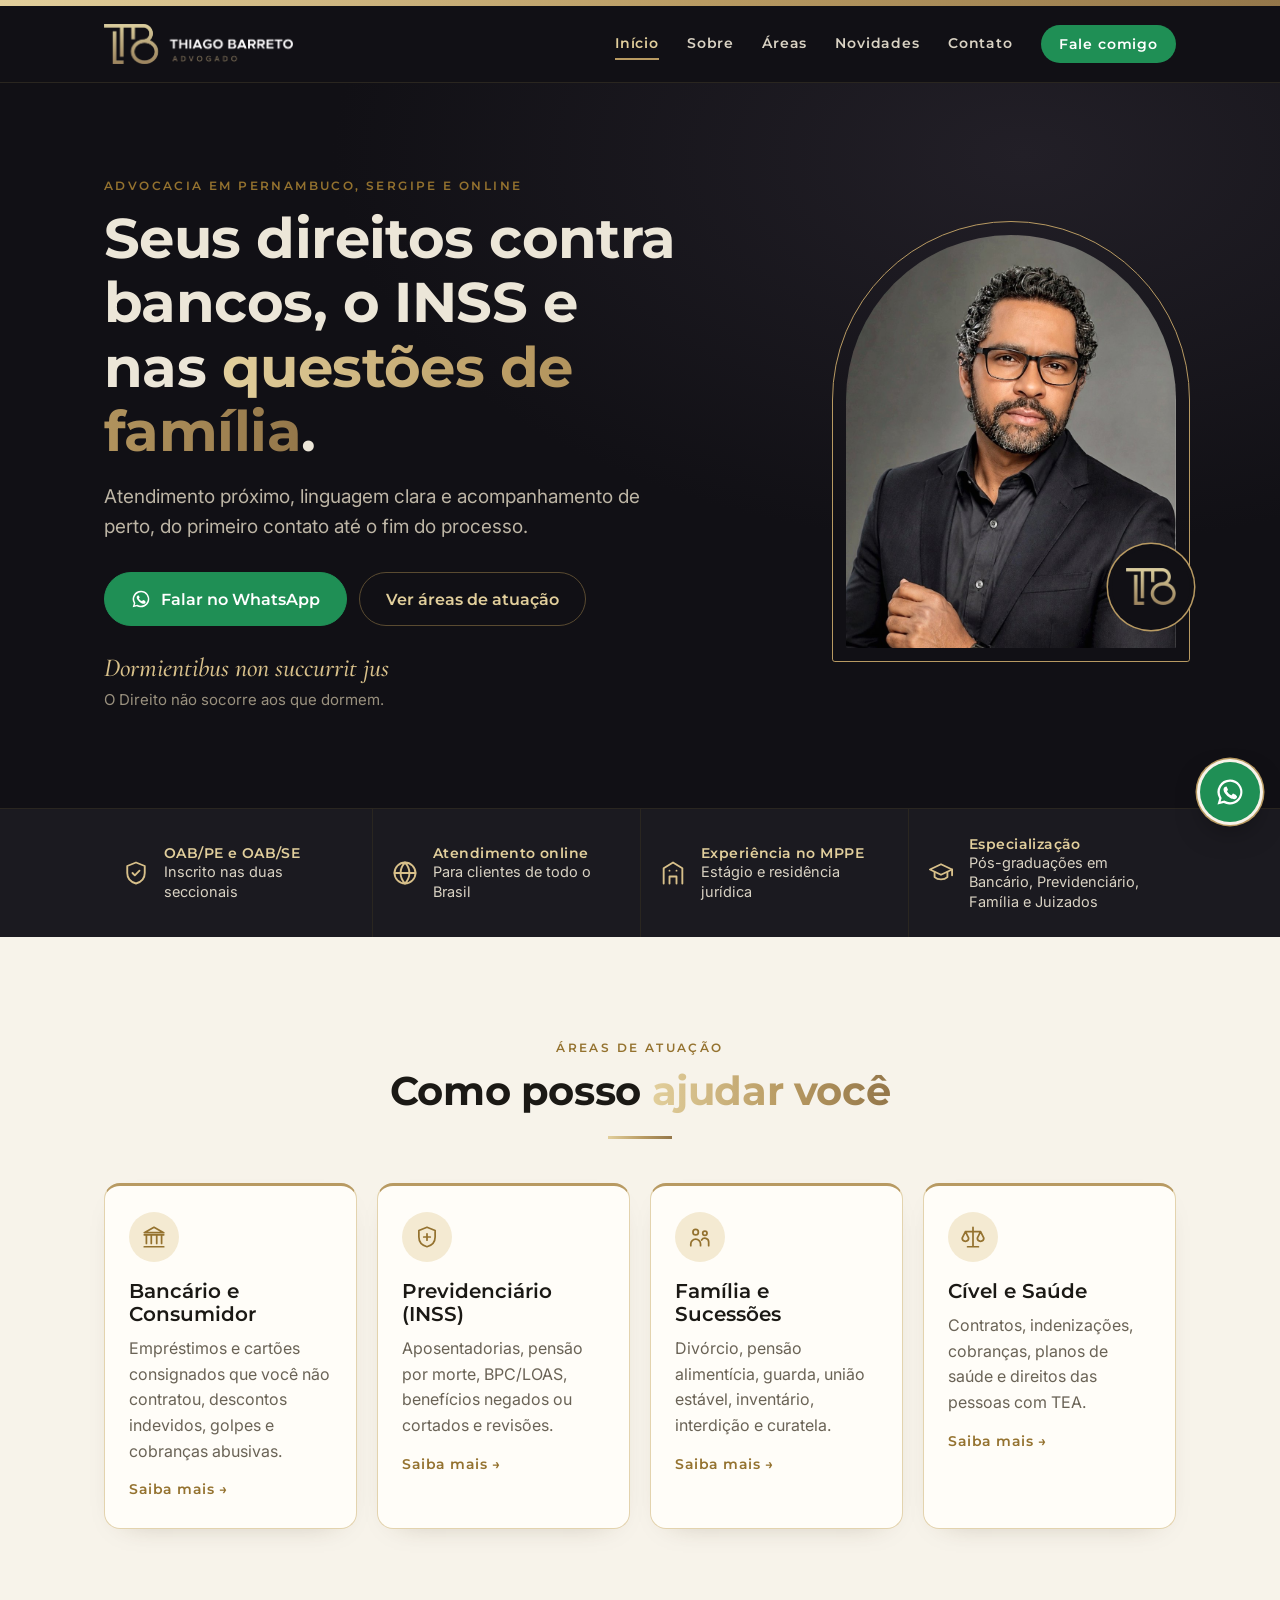
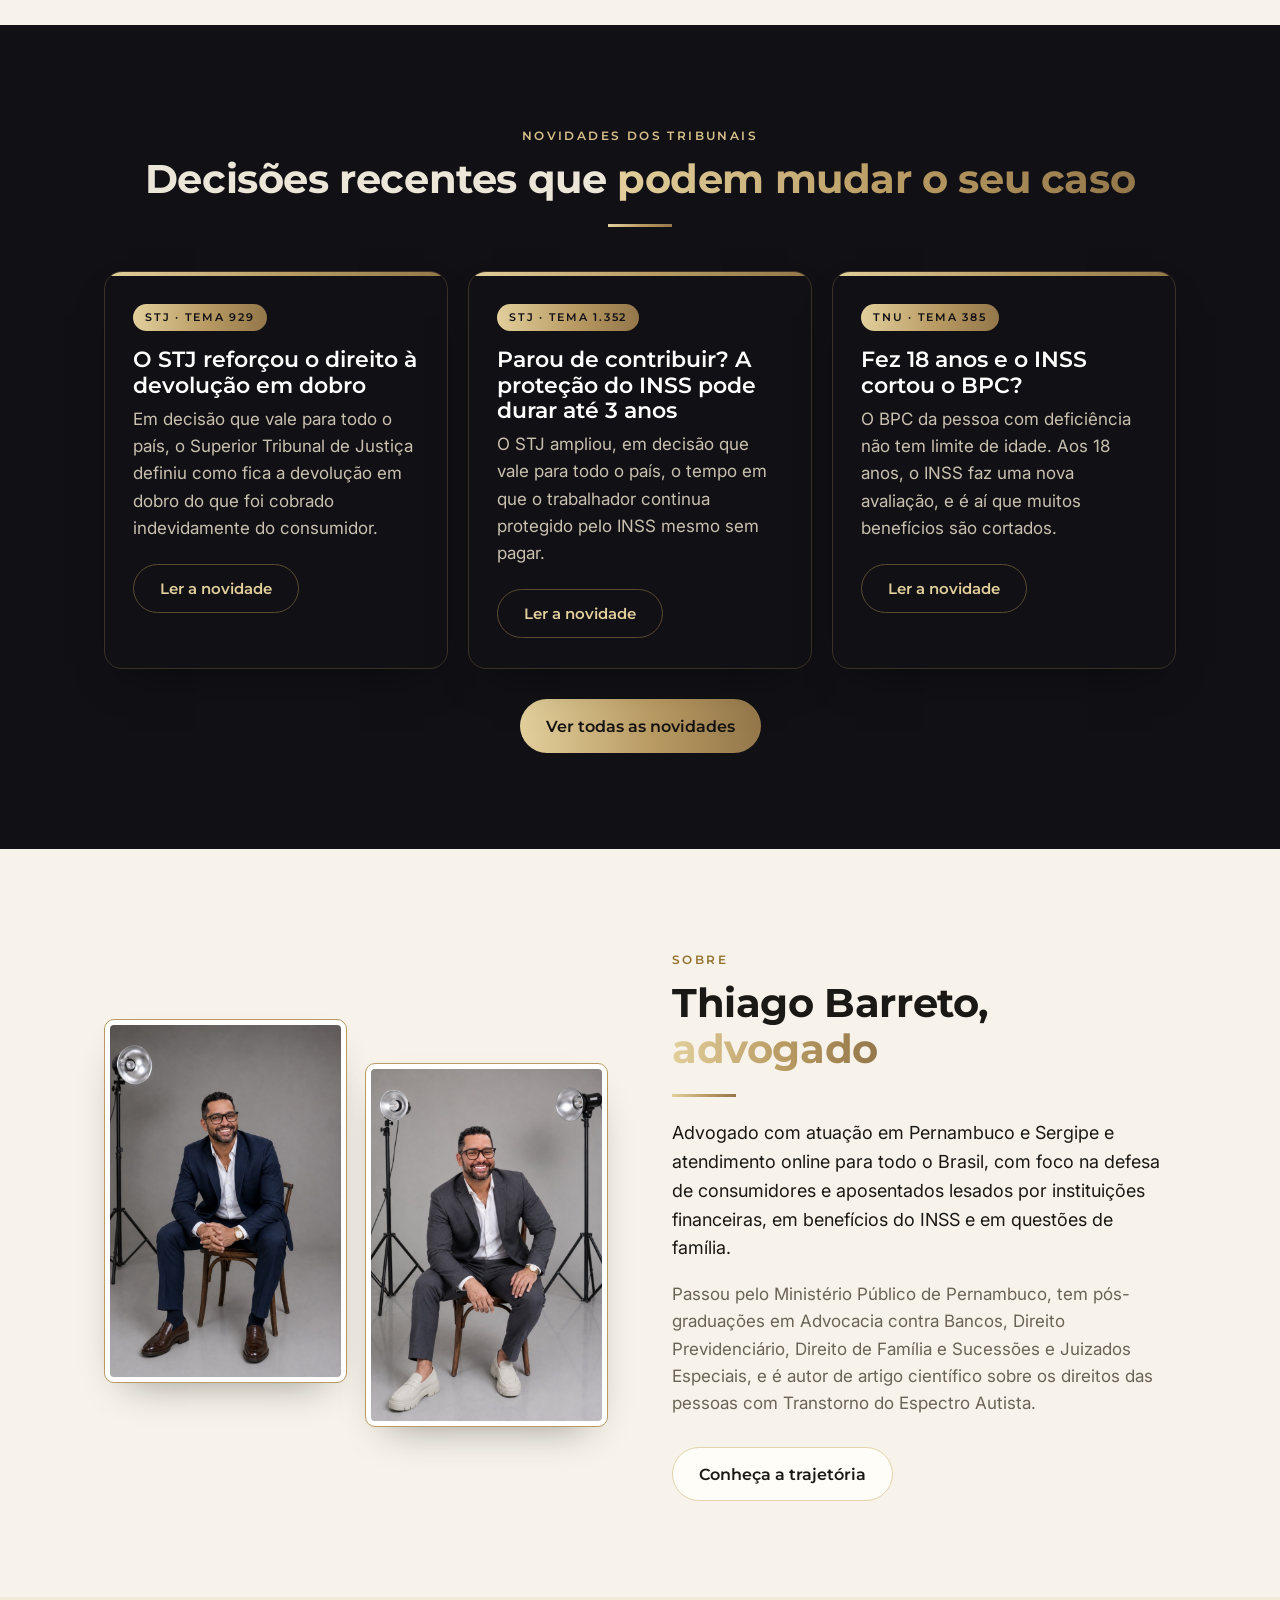
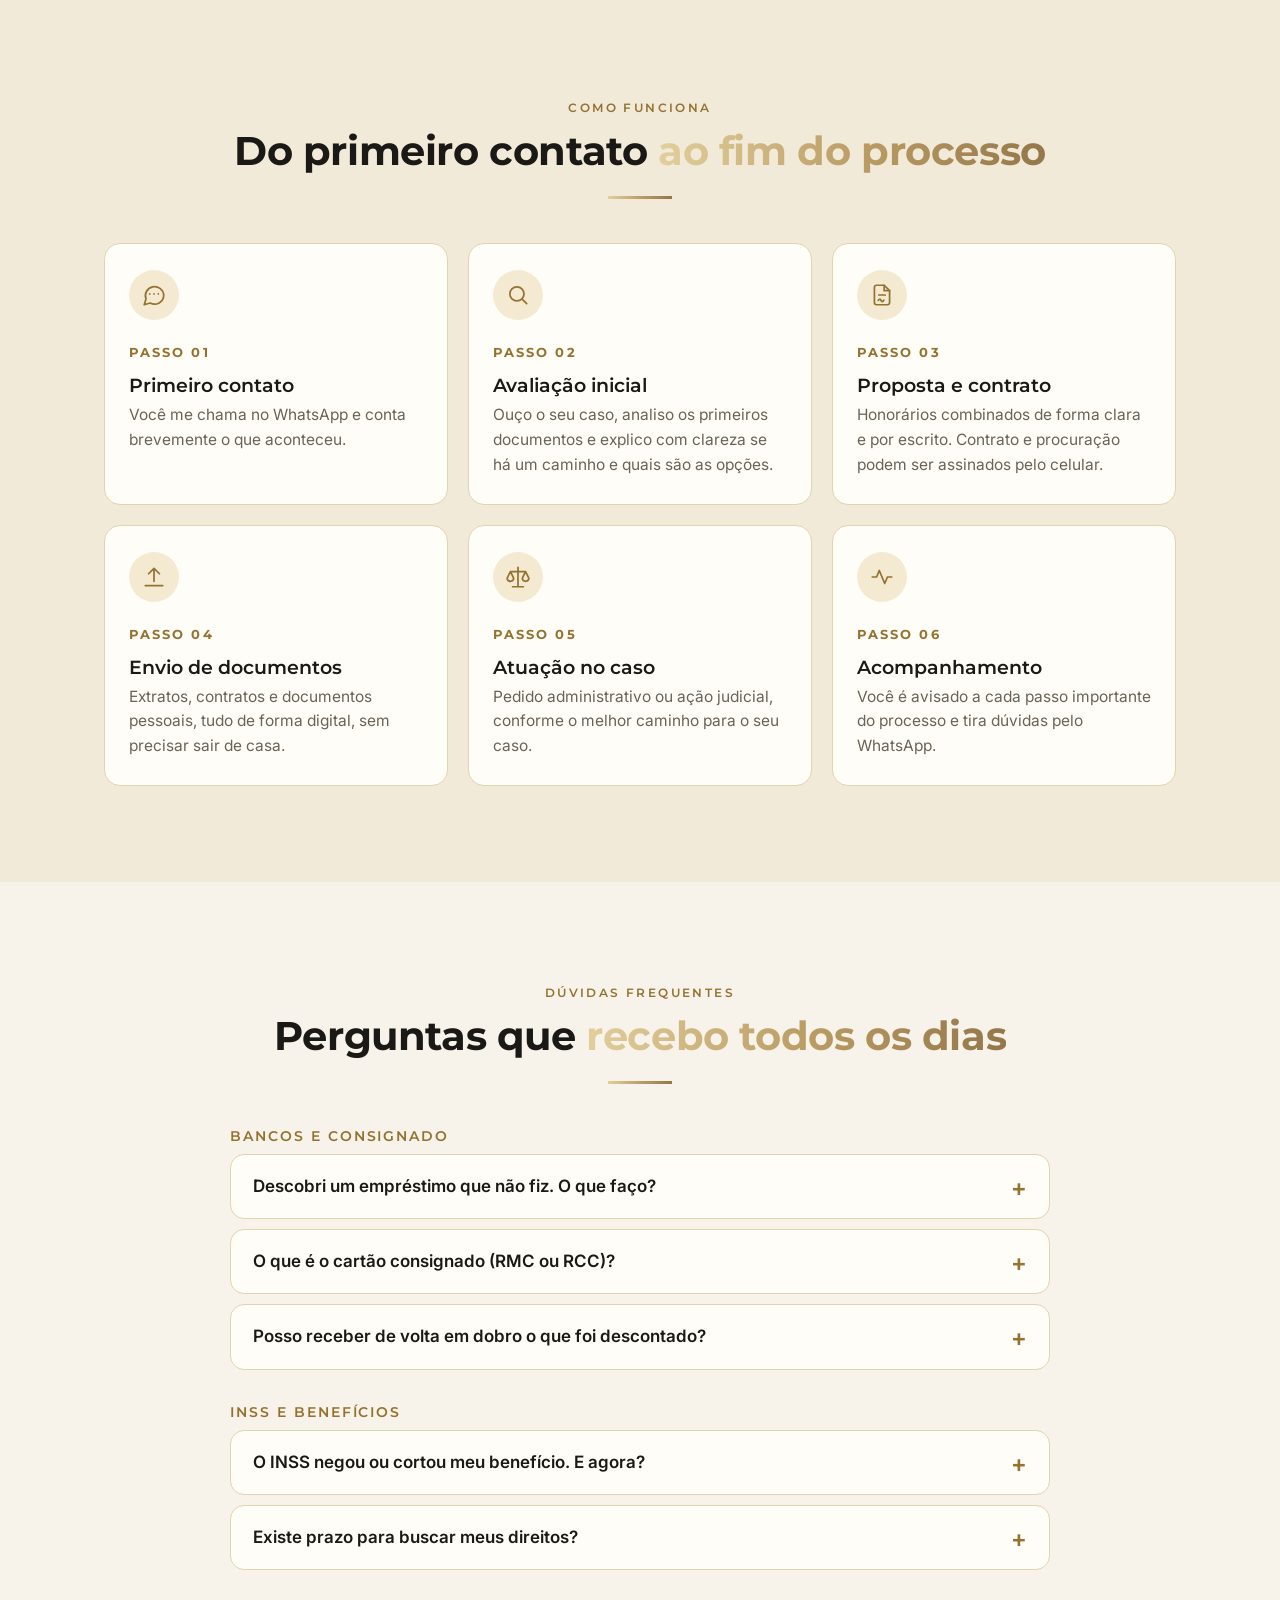
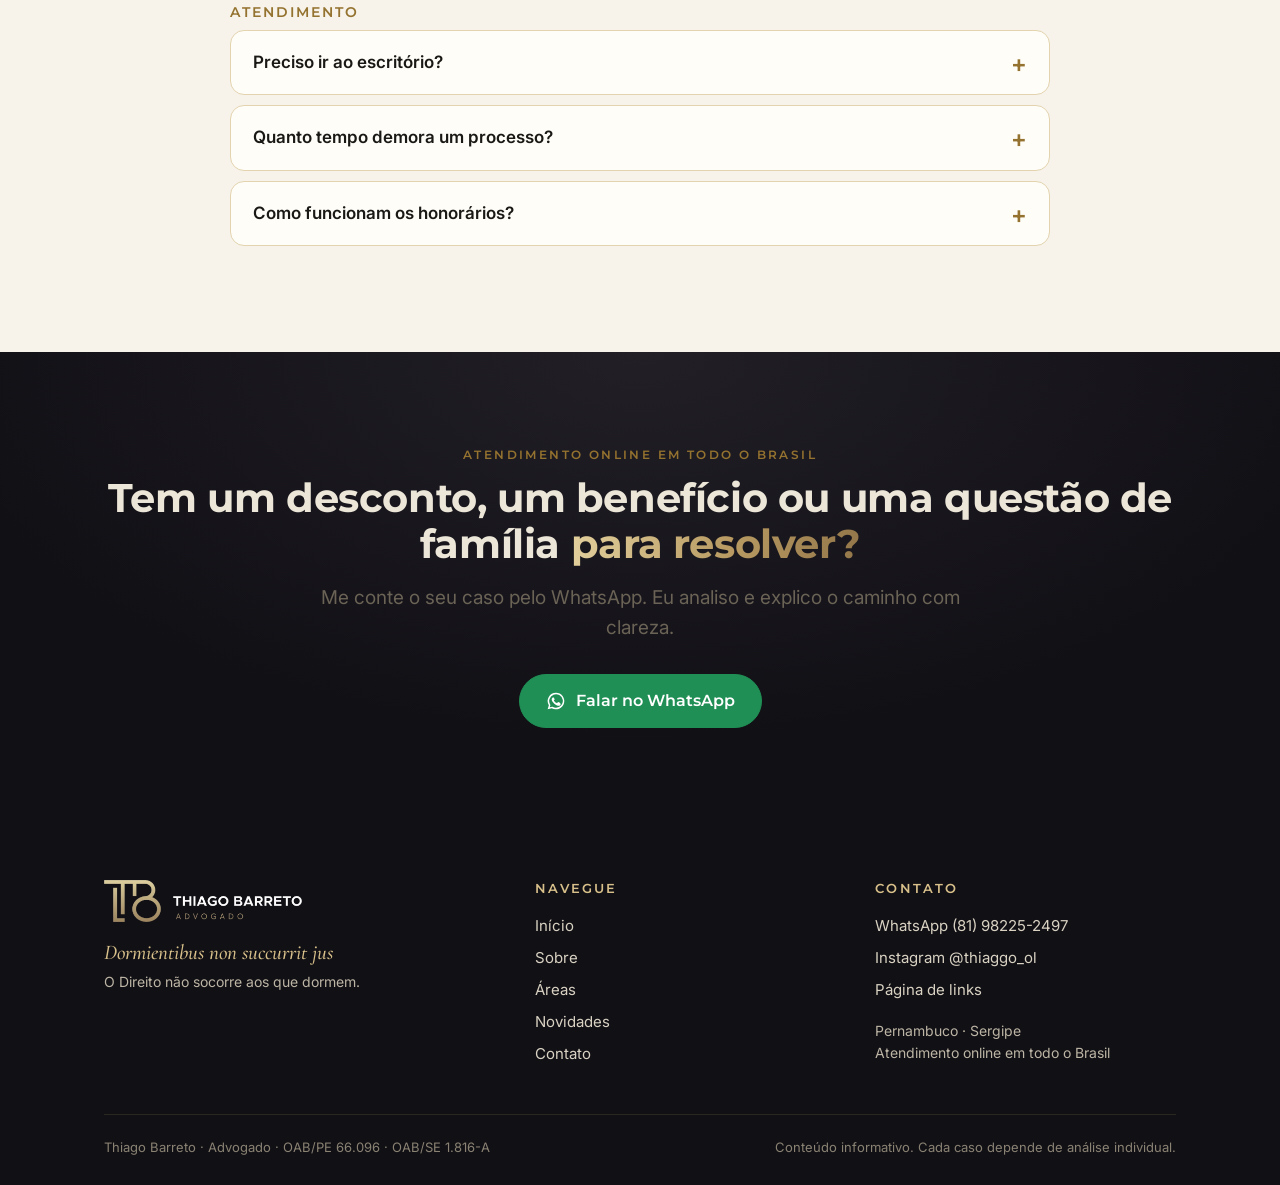
==== commit 9e7f7572: "Seção Sobre da página inicial com duas fotos de estúdio Co-Authored-By: Claude Opus 5.5 <noreply@ant" ====
--- a/index.html
+++ b/index.html
@@ -59,7 +59,7 @@
 </div></section>
 
 <section class="sec"><div class="wrap split">
-  <div class="portrait"><img src="img/sobre-rua.jpg" alt="Thiago Barreto, advogado" width="900" height="1125" style="object-position:50% 25%"></div>
+  <div class="duo"><img src="img/sobre-1.jpg" alt="Thiago Barreto, advogado, de terno azul-marinho" width="720" height="1080" loading="lazy"><img src="img/sobre-2.jpg" alt="Thiago Barreto, advogado, de terno cinza" width="720" height="1080" loading="lazy"></div>
   <div><span class="eyebrow">SOBRE</span><h2>Thiago Barreto, <em>advogado</em></h2><div class="rule"></div>
     <p style="font-size:18px">Advogado com atuação em Pernambuco e Sergipe e atendimento online para todo o Brasil, com foco na defesa de consumidores e aposentados lesados por instituições financeiras, em benefícios do INSS e em questões de família.</p>
     <p style="color:var(--soft)">Passou pelo Ministério Público de Pernambuco, tem pós-graduações em Advocacia contra Bancos, Direito Previdenciário, Direito de Família e Sucessões e Juizados Especiais, e é autor de artigo científico sobre os direitos das pessoas com Transtorno do Espectro Autista.</p>
--- a/css/site.css
+++ b/css/site.css
@@ -203,3 +203,7 @@
 
 /* deixa espaço para o selo do Netlify no canto */
 .fab{bottom:78px}
+.duo{display:grid;grid-template-columns:1fr 1fr;gap:18px;max-width:520px;margin:0 auto;width:100%}
+.duo img{width:100%;height:auto;aspect-ratio:2/3;object-fit:cover;border-radius:10px;border:1.5px solid var(--gold2);padding:5px;background:#fff;box-shadow:0 18px 40px -22px rgba(0,0,0,.45)}
+.duo img:nth-child(2){margin-top:44px}
+@media(max-width:900px){.duo{max-width:360px;gap:12px}.duo img:nth-child(2){margin-top:30px}}
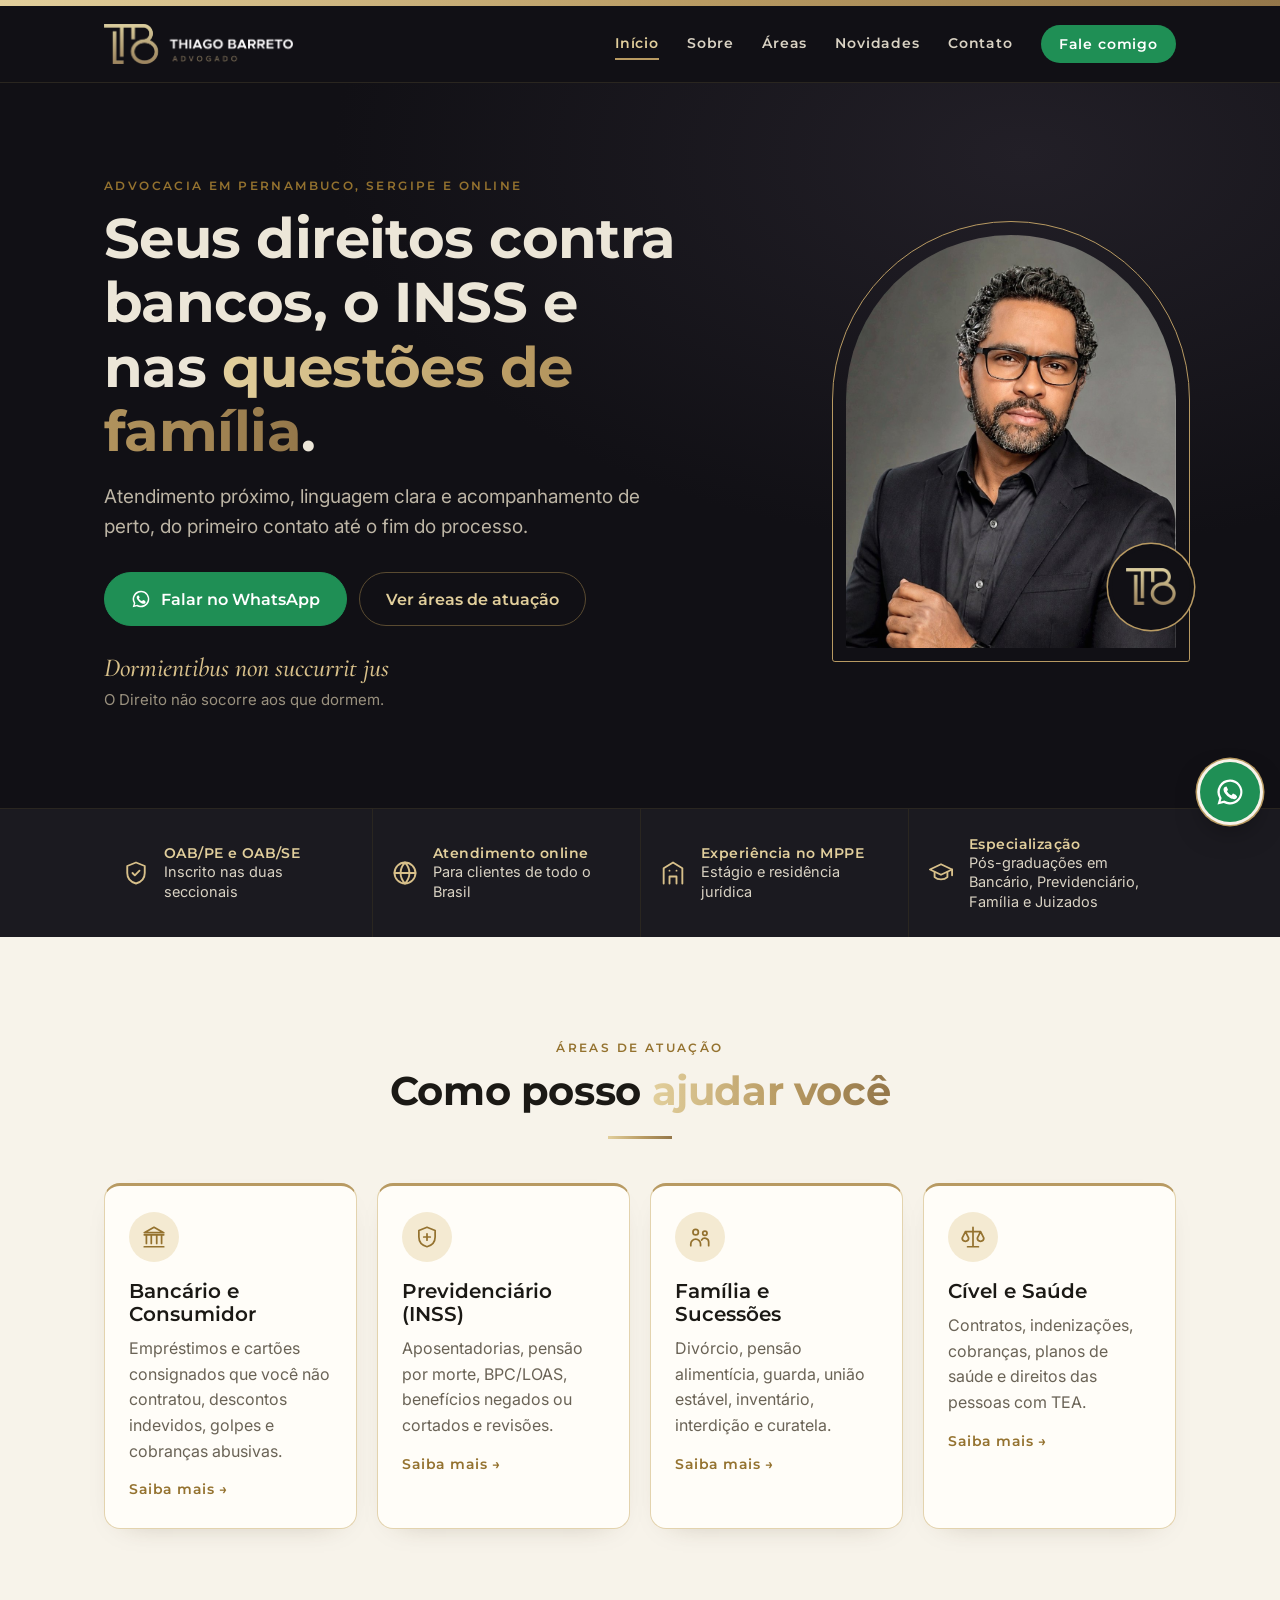
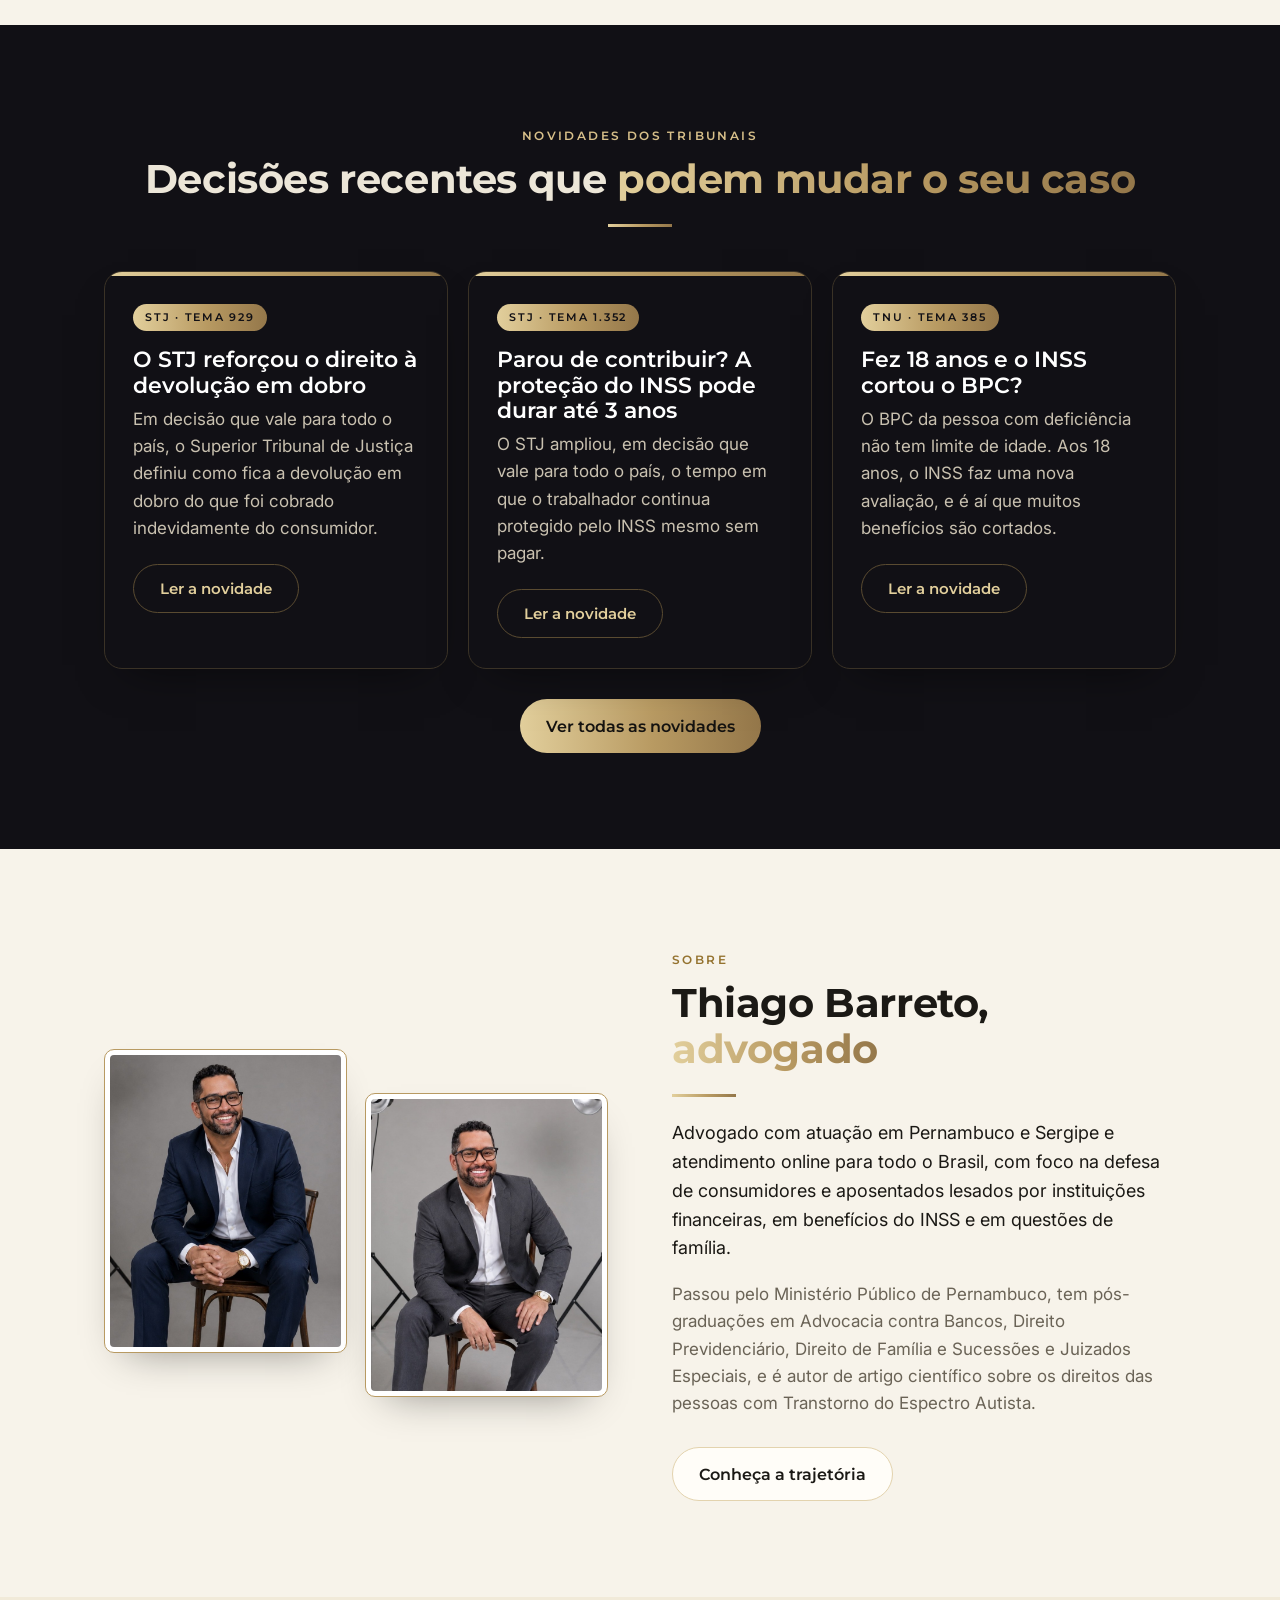
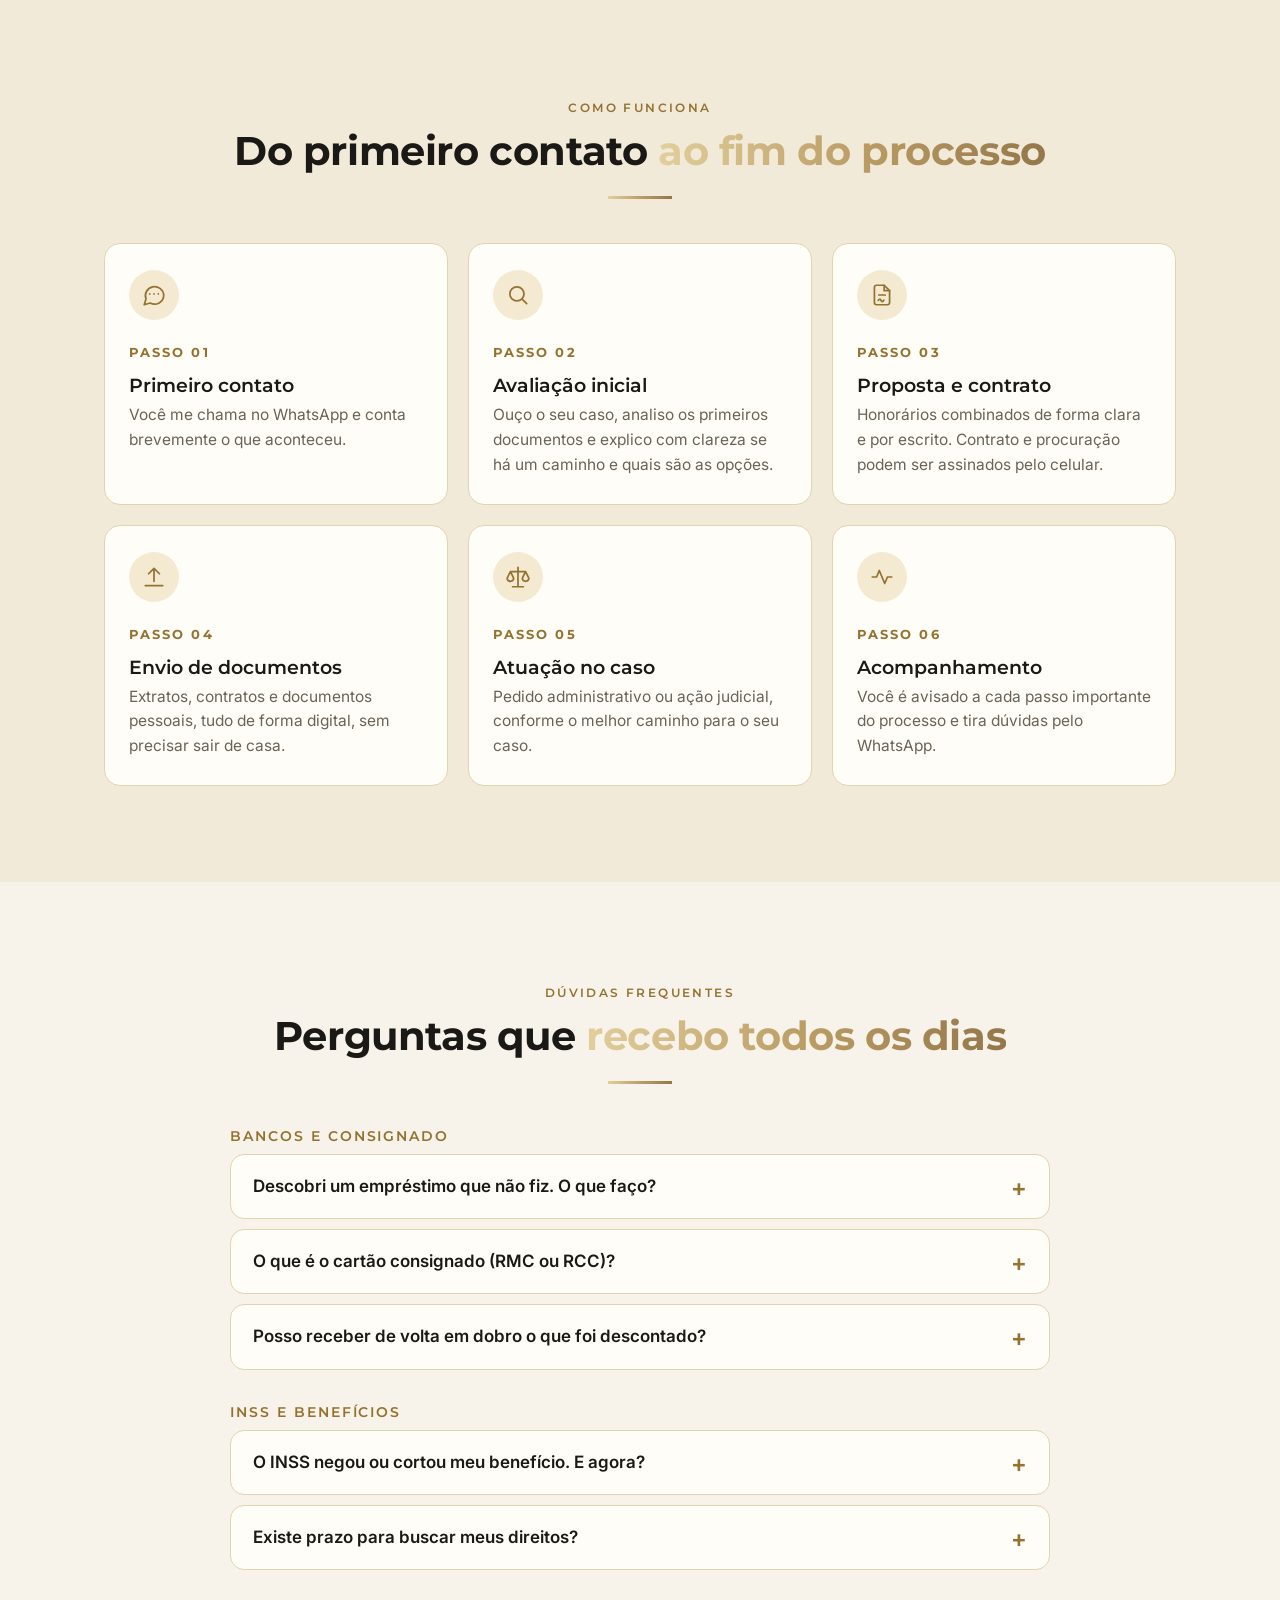
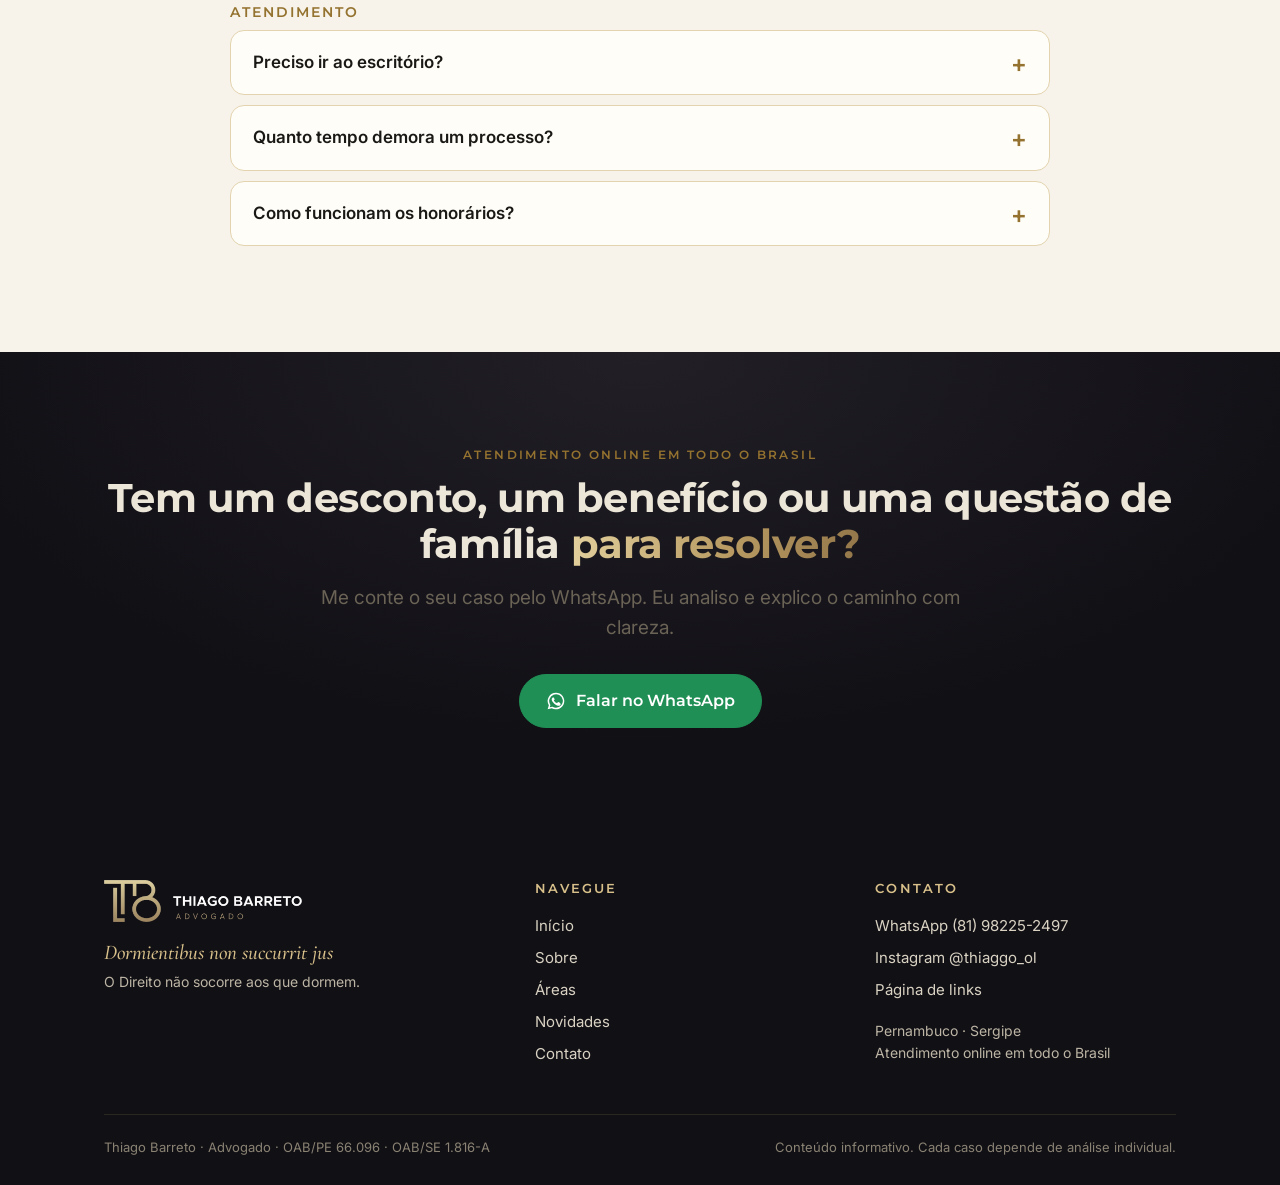
==== commit cb261ab3: "Fotos da seção Sobre com corte mais fechado Co-Authored-By: Claude Opus 5.5 <noreply@anthropic.com> " ====
--- a/index.html
+++ b/index.html
@@ -59,7 +59,7 @@
 </div></section>
 
 <section class="sec"><div class="wrap split">
-  <div class="duo"><img src="img/sobre-1.jpg" alt="Thiago Barreto, advogado, de terno azul-marinho" width="720" height="1080" loading="lazy"><img src="img/sobre-2.jpg" alt="Thiago Barreto, advogado, de terno cinza" width="720" height="1080" loading="lazy"></div>
+  <div class="duo"><img src="img/sobre-1.jpg" alt="Thiago Barreto, advogado, de terno azul-marinho" width="800" height="1000" loading="lazy"><img src="img/sobre-2.jpg" alt="Thiago Barreto, advogado, de terno cinza" width="800" height="1000" loading="lazy"></div>
   <div><span class="eyebrow">SOBRE</span><h2>Thiago Barreto, <em>advogado</em></h2><div class="rule"></div>
     <p style="font-size:18px">Advogado com atuação em Pernambuco e Sergipe e atendimento online para todo o Brasil, com foco na defesa de consumidores e aposentados lesados por instituições financeiras, em benefícios do INSS e em questões de família.</p>
     <p style="color:var(--soft)">Passou pelo Ministério Público de Pernambuco, tem pós-graduações em Advocacia contra Bancos, Direito Previdenciário, Direito de Família e Sucessões e Juizados Especiais, e é autor de artigo científico sobre os direitos das pessoas com Transtorno do Espectro Autista.</p>
--- a/css/site.css
+++ b/css/site.css
@@ -204,6 +204,6 @@
 /* deixa espaço para o selo do Netlify no canto */
 .fab{bottom:78px}
 .duo{display:grid;grid-template-columns:1fr 1fr;gap:18px;max-width:520px;margin:0 auto;width:100%}
-.duo img{width:100%;height:auto;aspect-ratio:2/3;object-fit:cover;border-radius:10px;border:1.5px solid var(--gold2);padding:5px;background:#fff;box-shadow:0 18px 40px -22px rgba(0,0,0,.45)}
+.duo img{width:100%;height:auto;aspect-ratio:4/5;object-fit:cover;border-radius:10px;border:1.5px solid var(--gold2);padding:5px;background:#fff;box-shadow:0 18px 40px -22px rgba(0,0,0,.45)}
 .duo img:nth-child(2){margin-top:44px}
 @media(max-width:900px){.duo{max-width:360px;gap:12px}.duo img:nth-child(2){margin-top:30px}}
